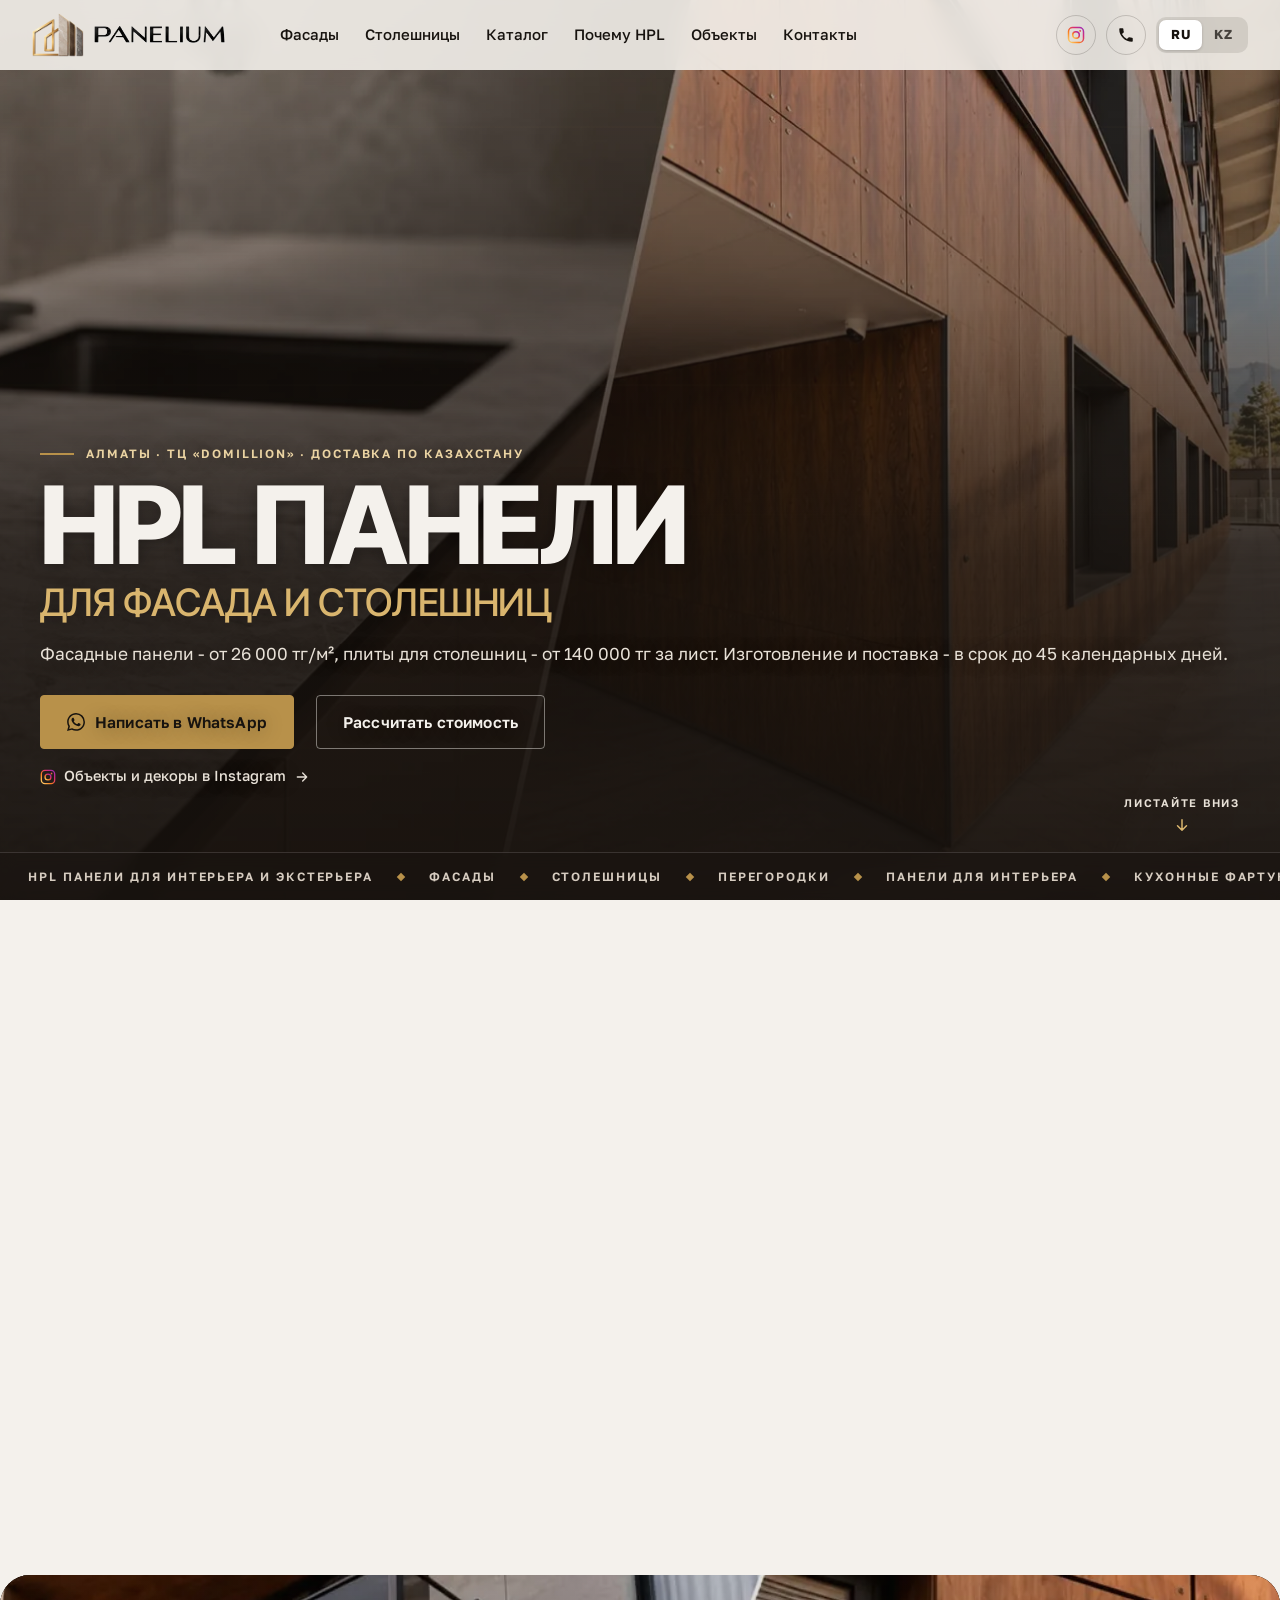
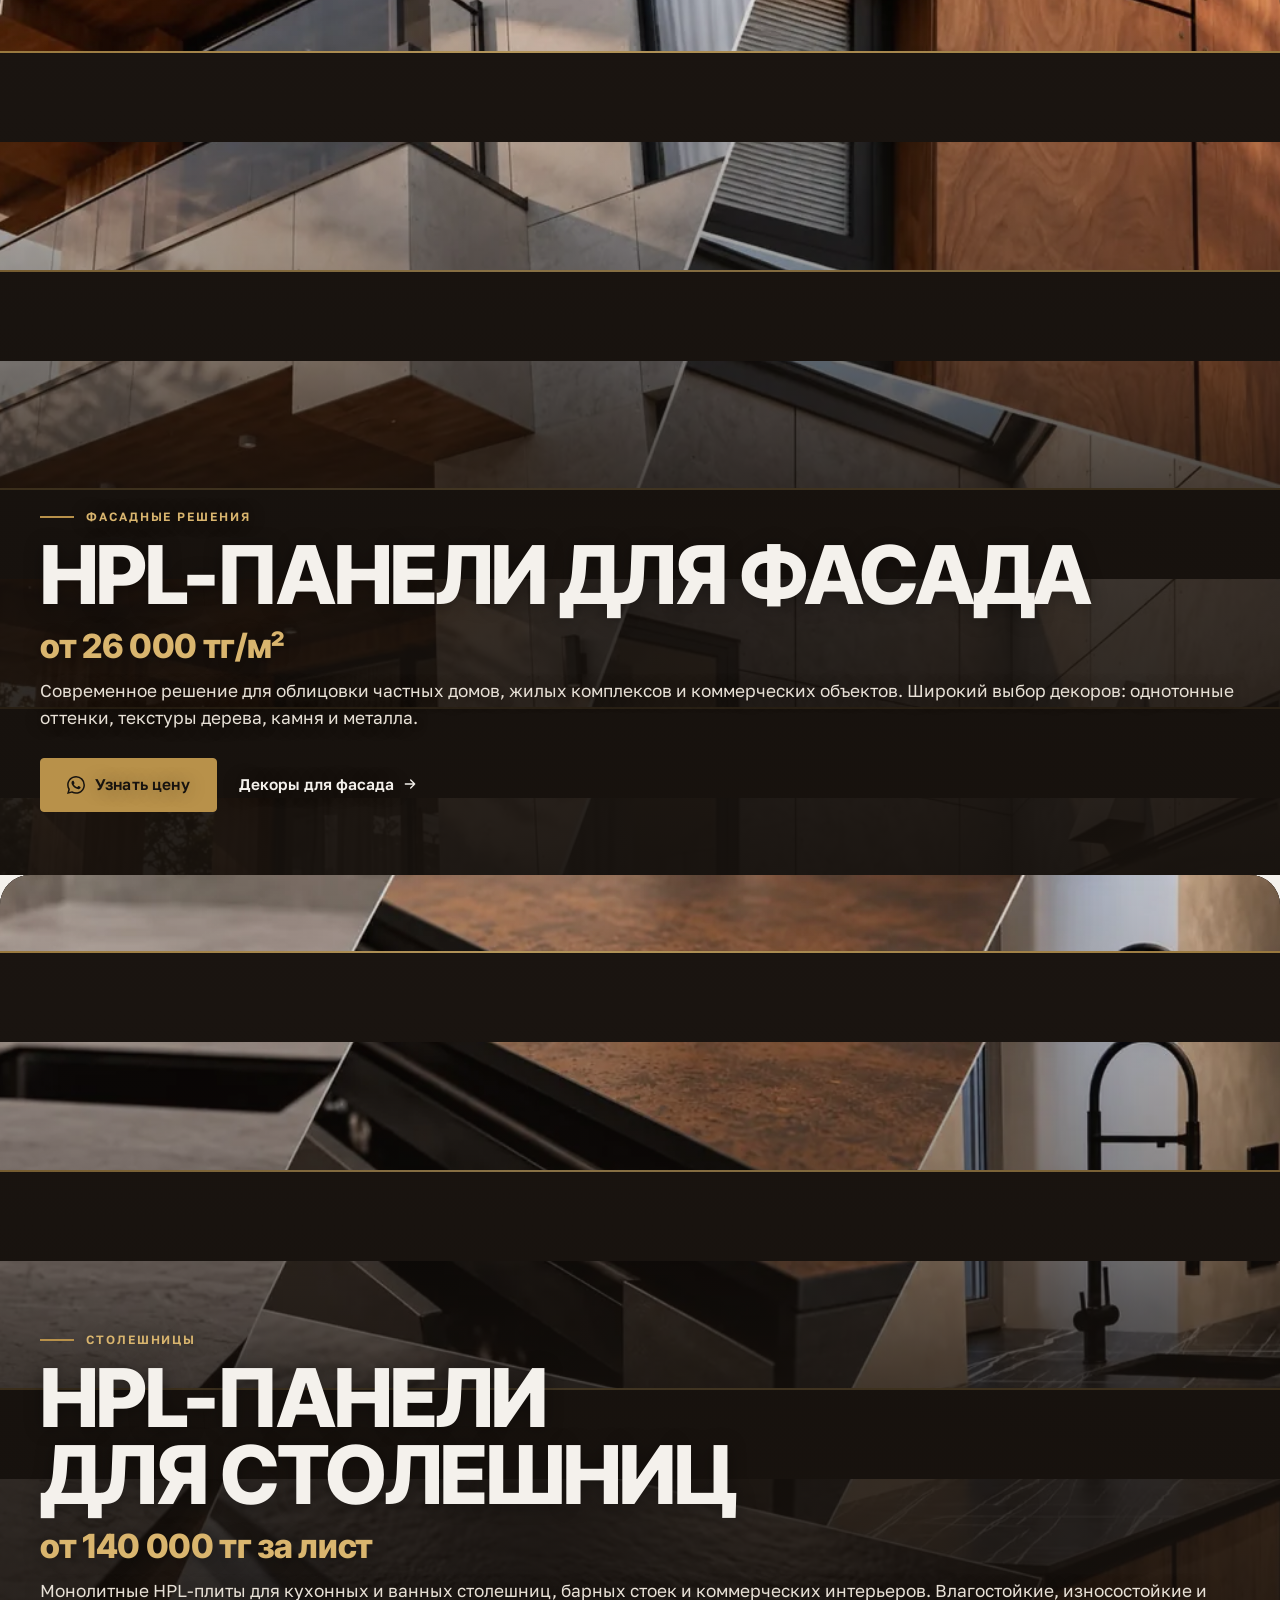
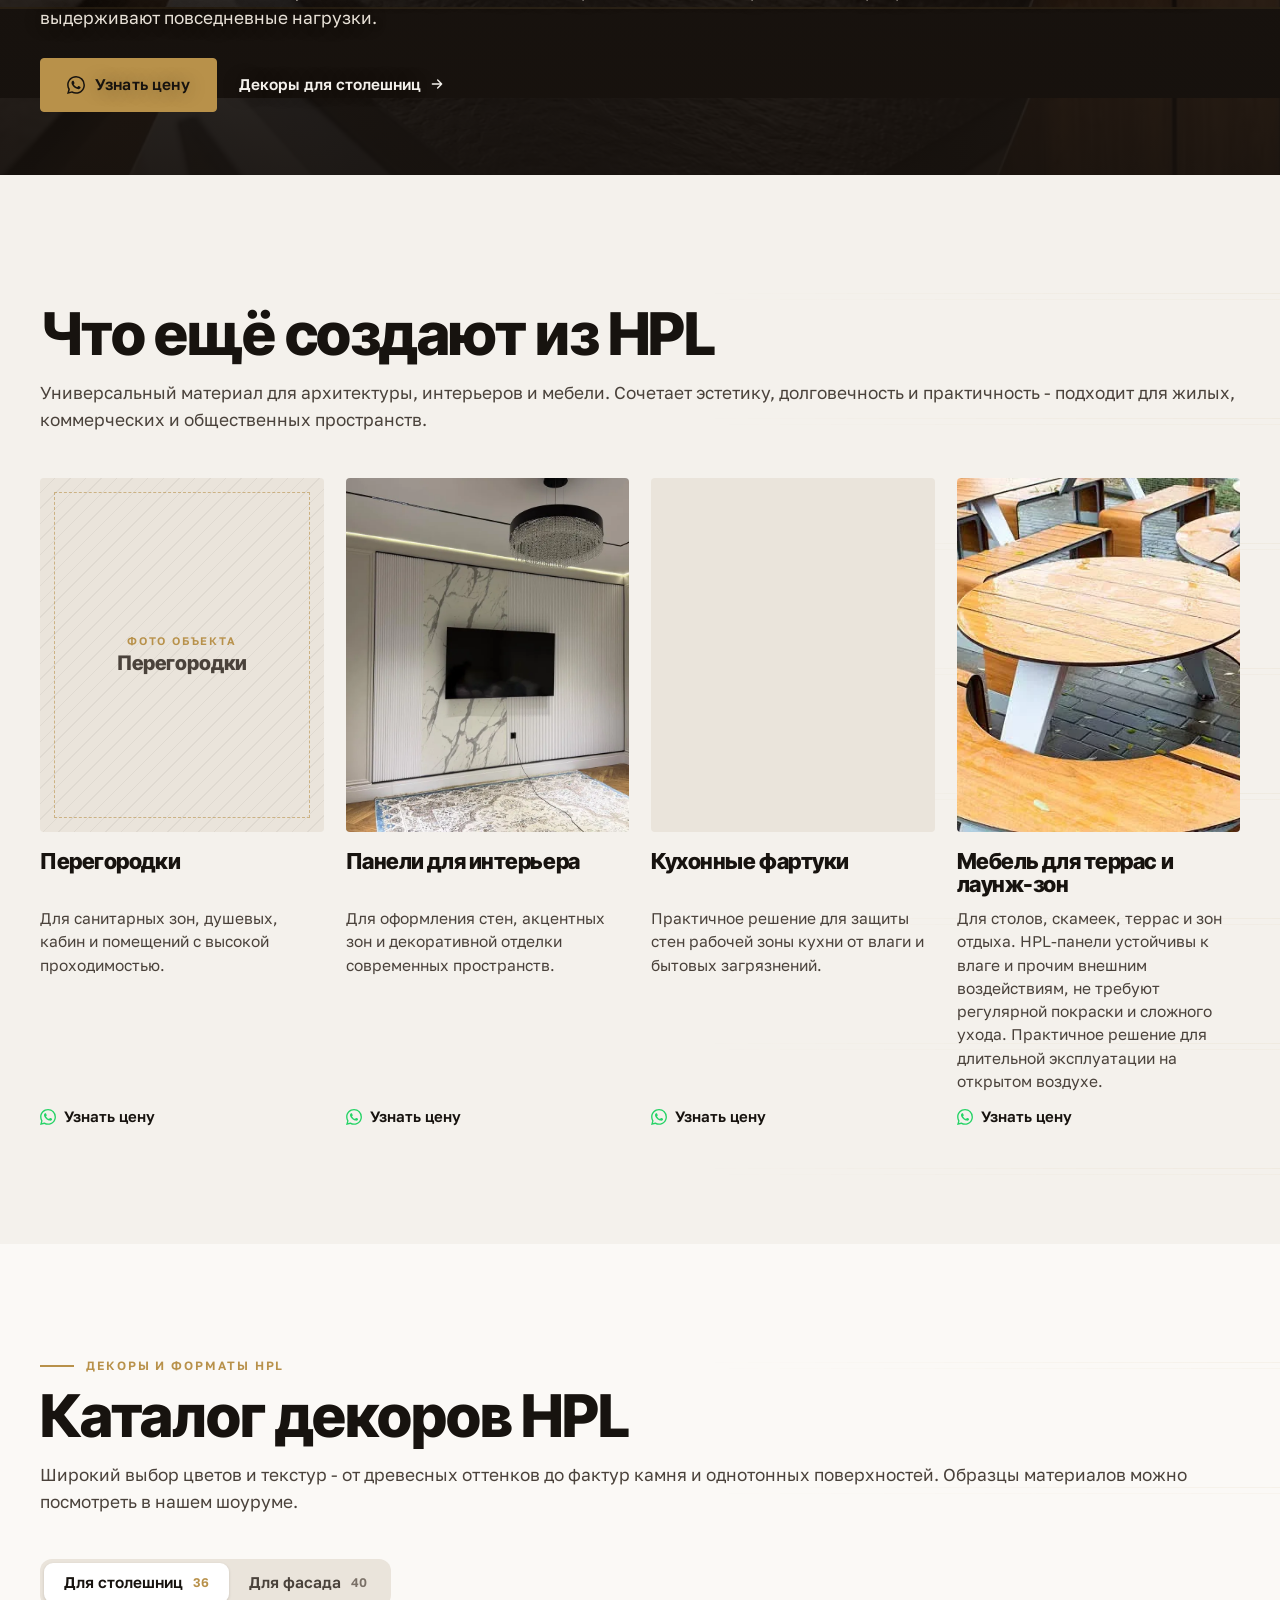
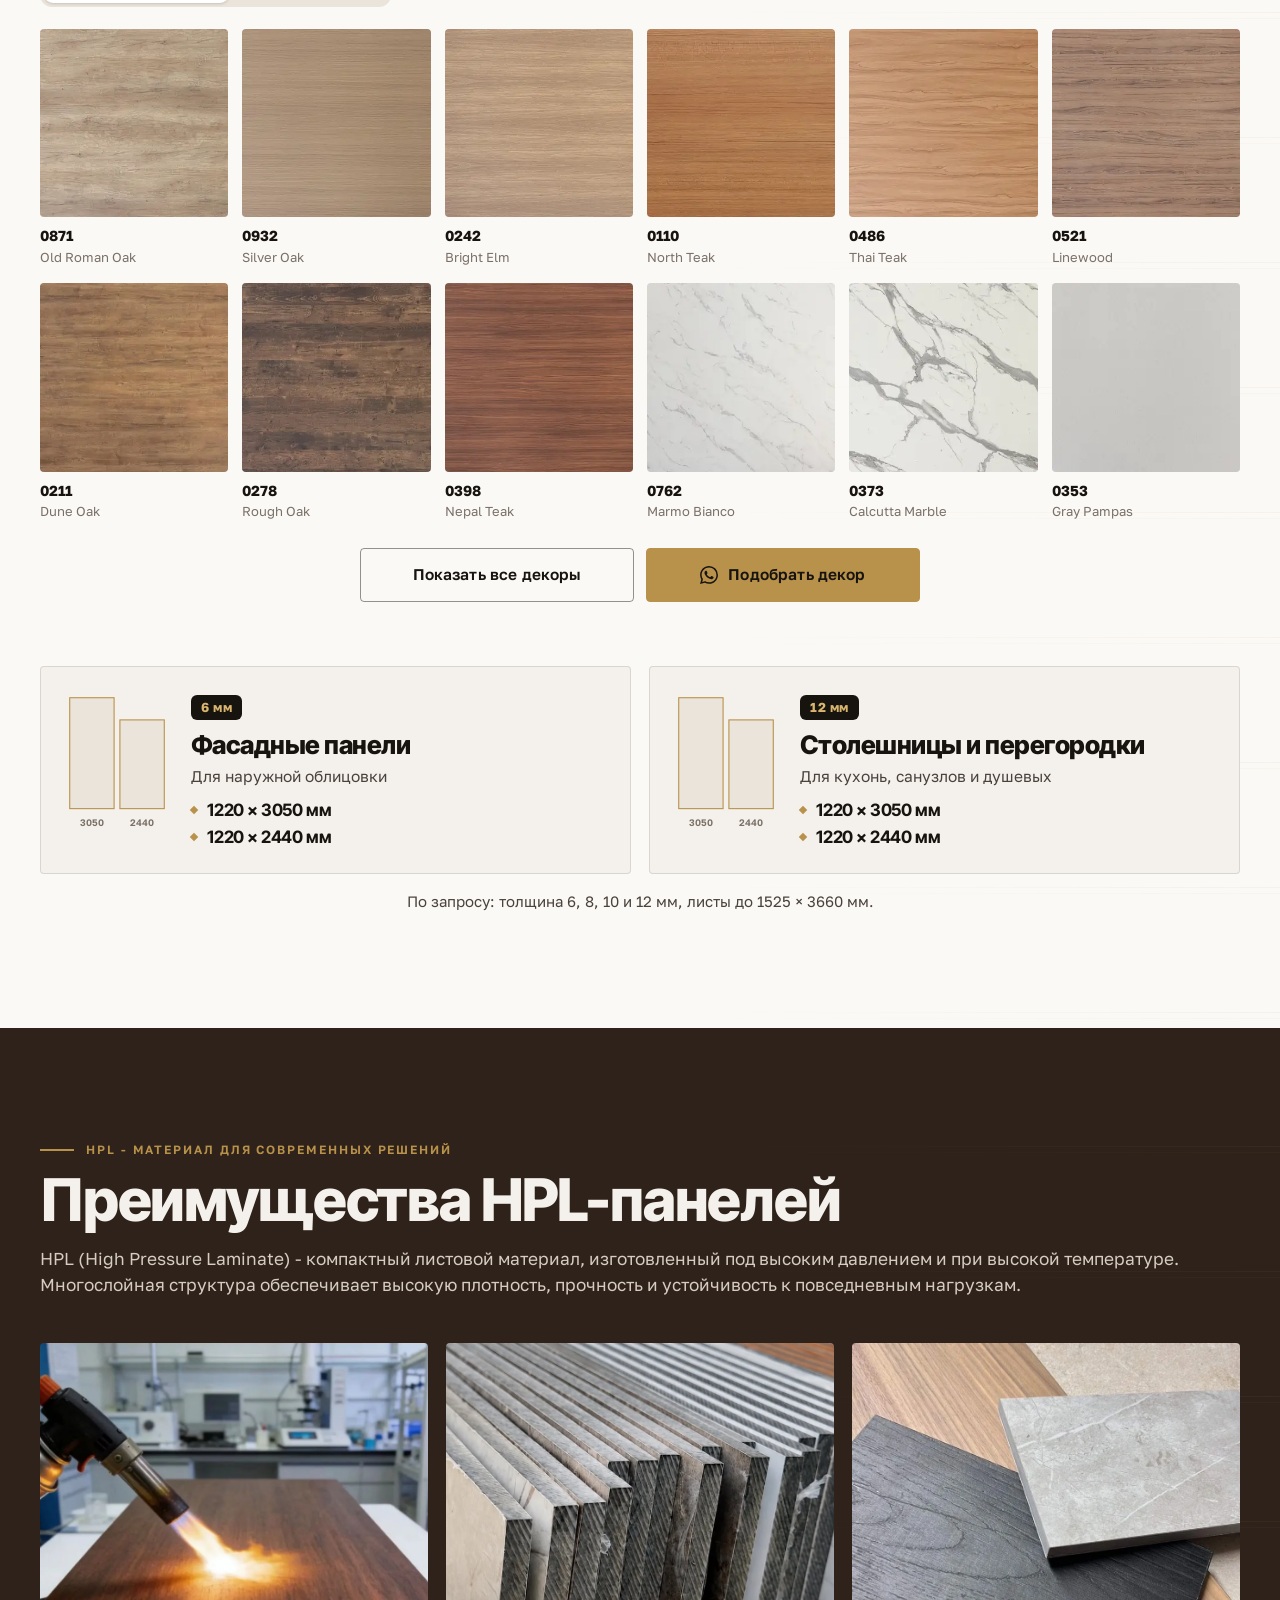
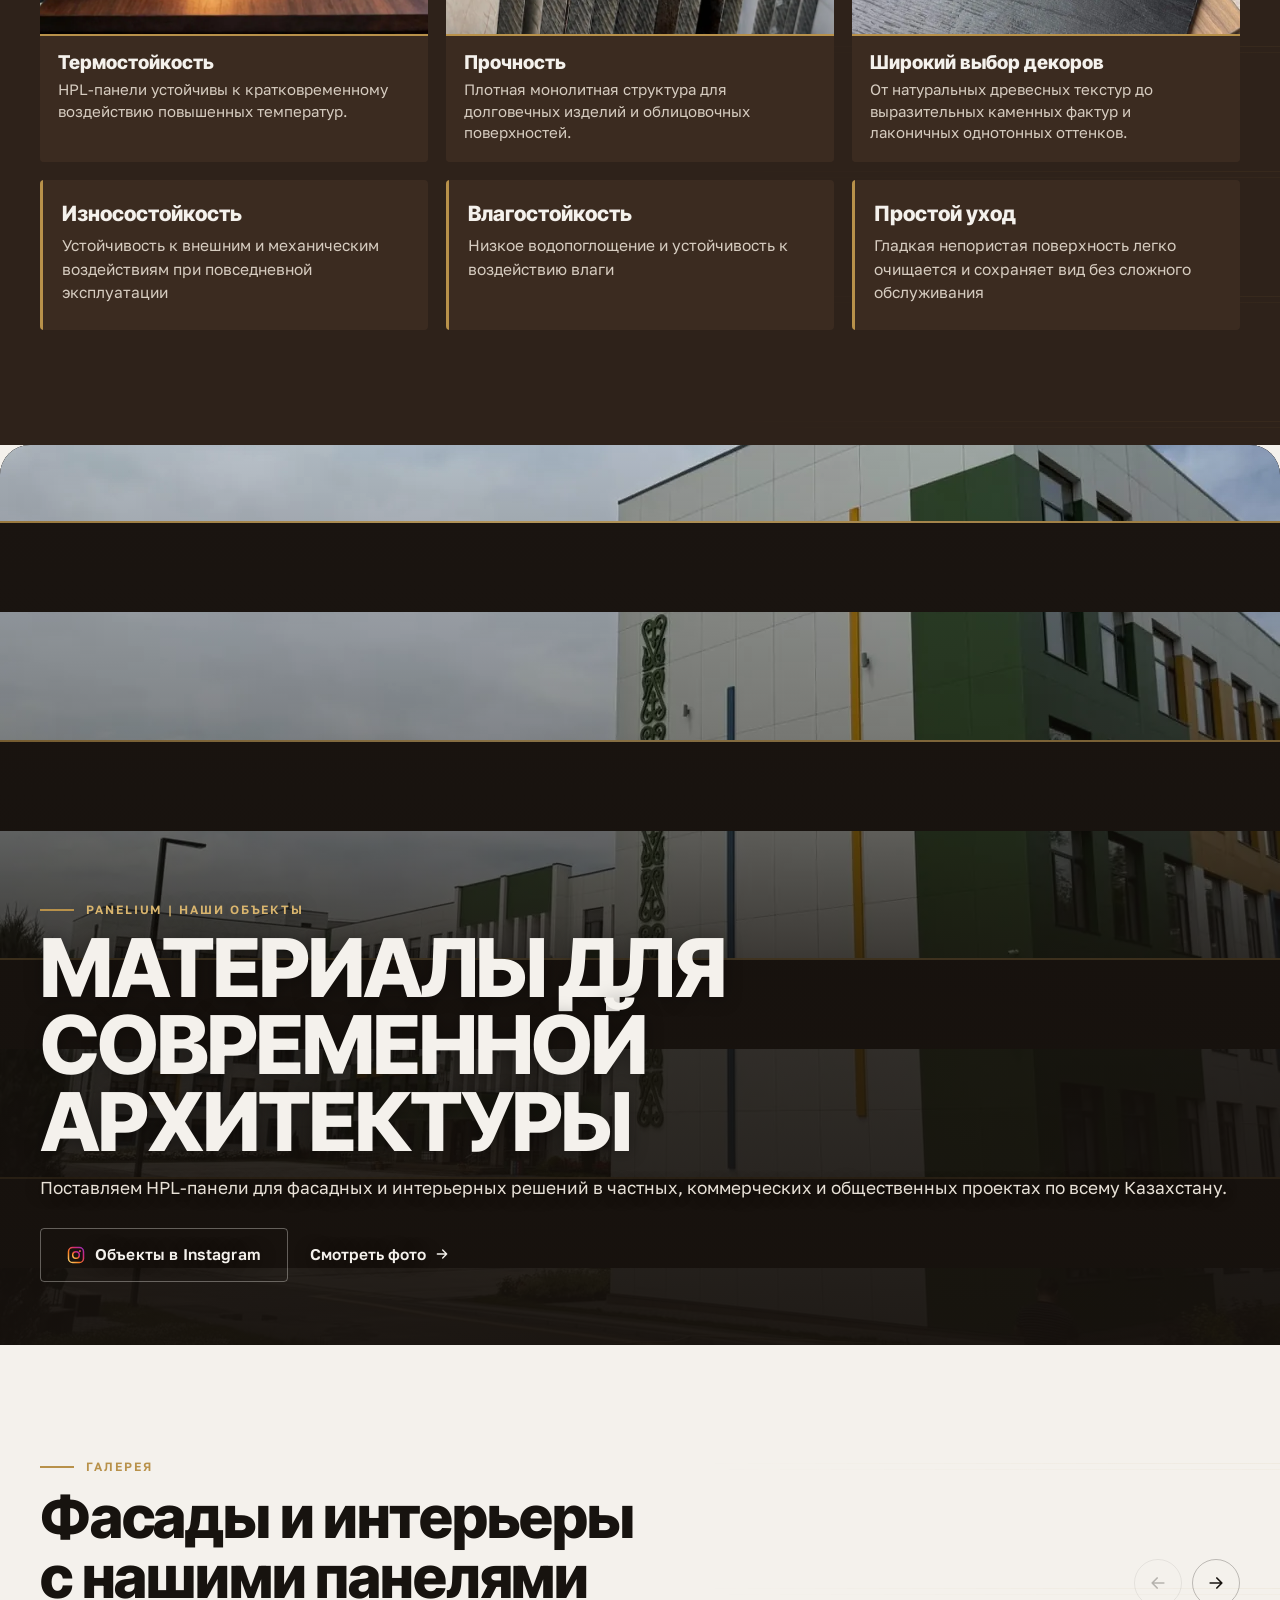
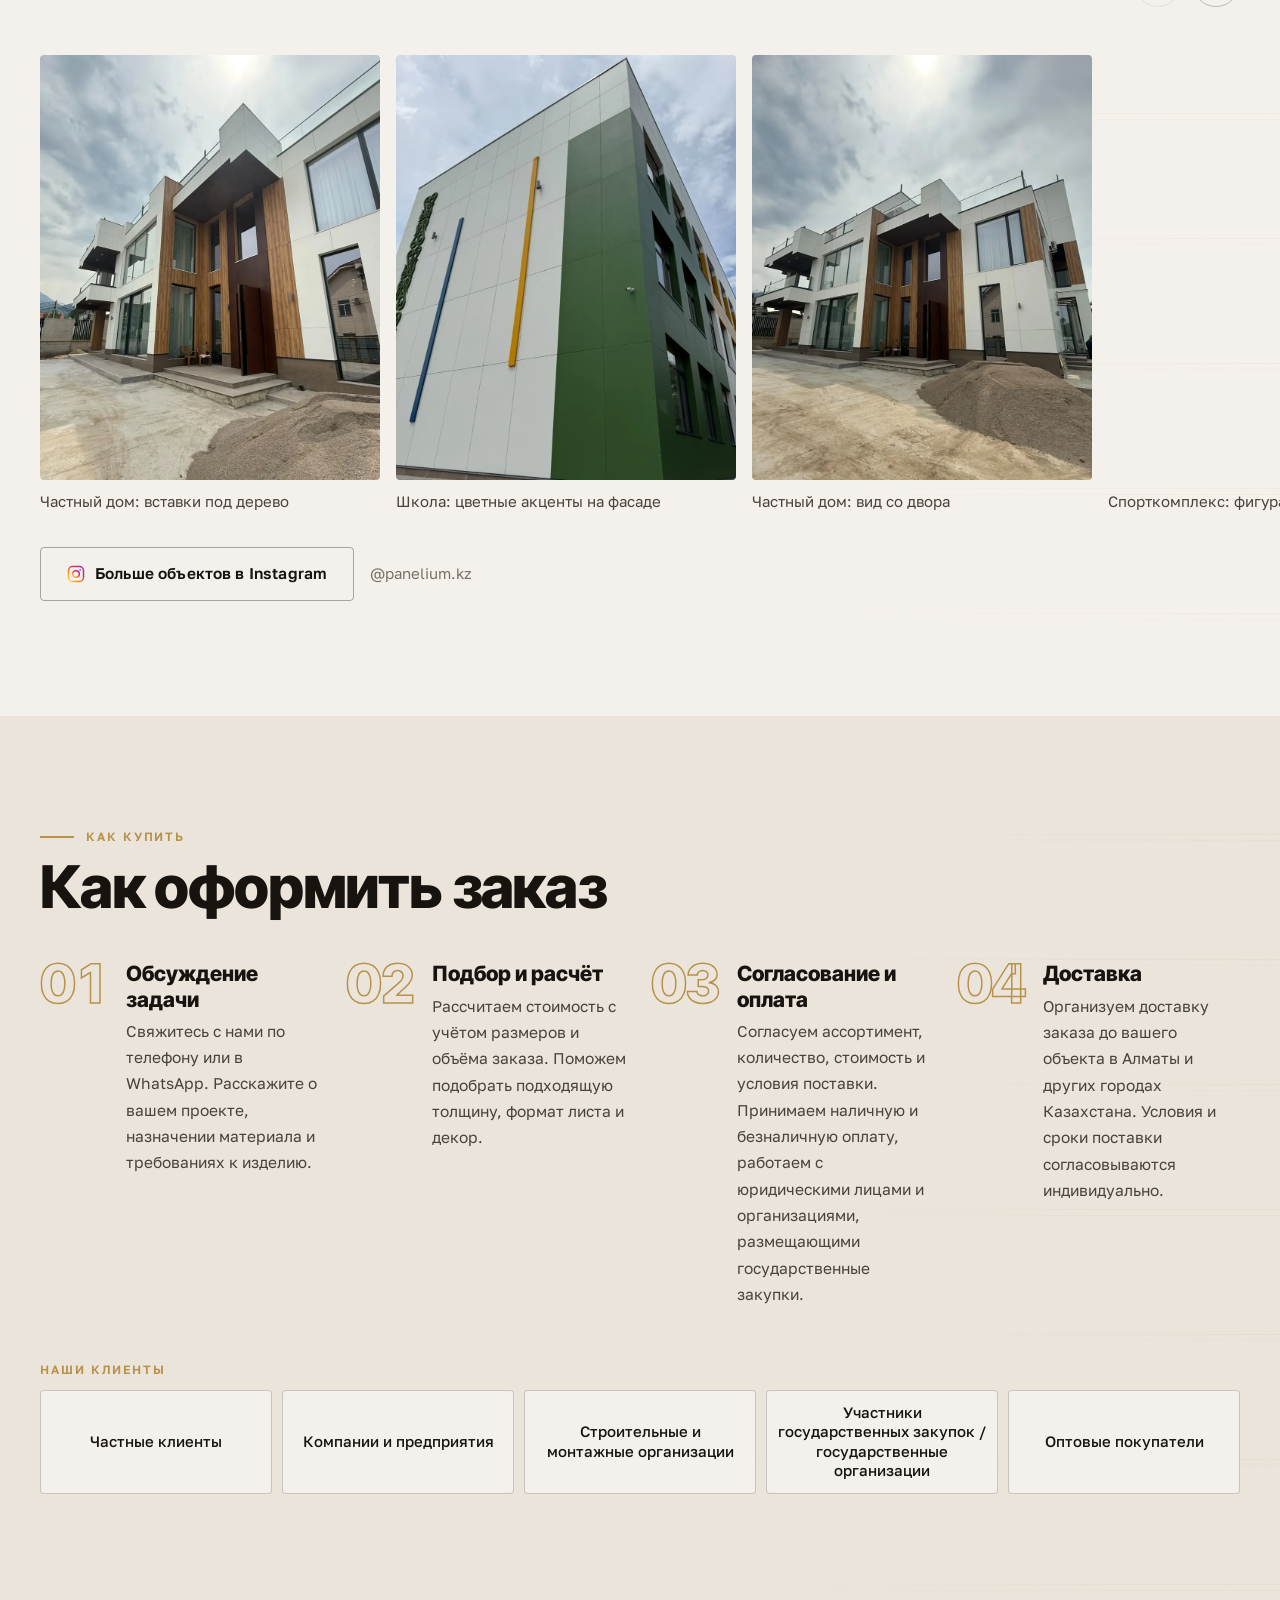
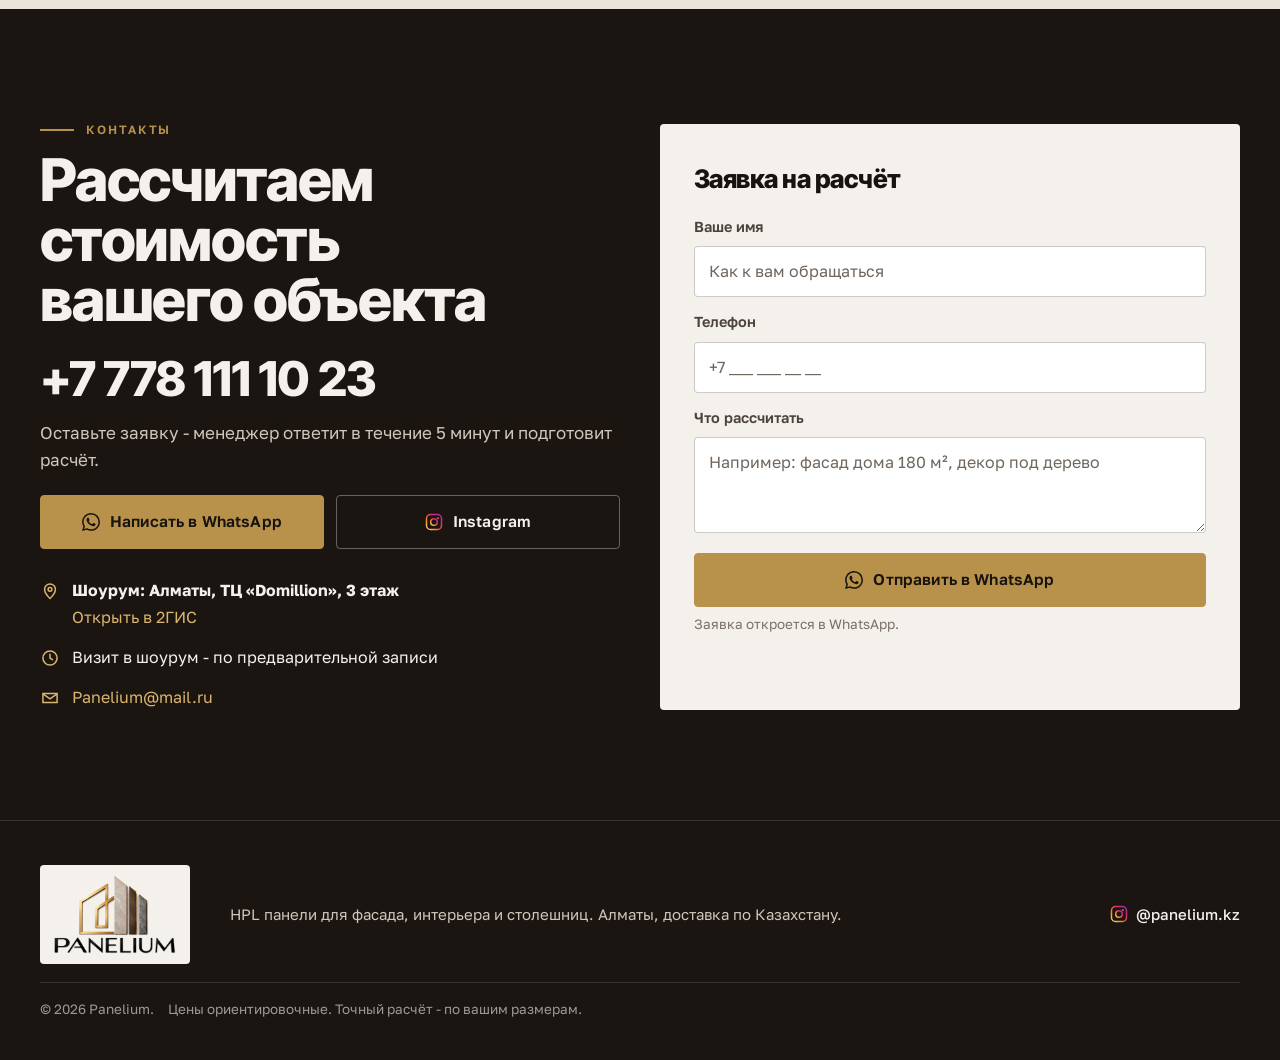
==== index.html @ 847ada05 "Правки клиента: новые фото героя, фасадов и столешниц, Декоры для фасада, текст мебели для террас, б" ====
<!doctype html>
<html lang="ru">
<head>
<meta charset="utf-8">
<meta name="viewport" content="width=device-width, initial-scale=1, viewport-fit=cover">
<title>HPL панели для фасада и столешниц в Алматы - Panelium</title>
<meta name="description" content="Panelium: HPL панели для фасада от 26 000 тг/м², плиты для столешниц от 140 000 тг за лист, панели для интерьера и перегородки. Более 70 декоров. Шоурум в Алматы (ТЦ «Domillion»), доставка по Казахстану за 45 дней.">
<link rel="canonical" href="https://songokura.github.io/panelium/">
<meta name="theme-color" content="#F4F1EC">
<meta property="og:type" content="website">
<meta property="og:locale" content="ru_RU">
<meta property="og:site_name" content="Panelium">
<meta property="og:title" content="HPL панели для фасада и столешниц в Алматы - Panelium">
<meta property="og:description" content="Фасадные HPL панели от 26 000 тг/м², столешницы от 140 000 тг за лист. Шоурум в Алматы, доставка по Казахстану за 45 дней.">
<meta property="og:url" content="https://songokura.github.io/panelium/">
<meta property="og:image" content="https://songokura.github.io/panelium/assets/og-image.jpg">
<meta property="og:image:width" content="1200">
<meta property="og:image:height" content="630">
<meta name="twitter:card" content="summary_large_image">
<meta name="twitter:title" content="HPL панели для фасада и столешниц в Алматы - Panelium">
<meta name="twitter:description" content="Фасадные HPL панели от 26 000 тг/м², столешницы от 140 000 тг за лист. Шоурум в Алматы, доставка по Казахстану.">
<meta name="twitter:image" content="https://songokura.github.io/panelium/assets/og-image.jpg">
<link rel="icon" href="favicon.ico" sizes="16x16 32x32 48x48">
<link rel="icon" href="assets/icon-192.png" type="image/png" sizes="192x192">
<link rel="apple-touch-icon" href="assets/apple-touch-icon.png">
<link rel="preconnect" href="https://fonts.googleapis.com">
<link rel="preconnect" href="https://fonts.gstatic.com" crossorigin>
<link rel="stylesheet" href="https://fonts.googleapis.com/css2?family=Inter+Tight:wght@500;800&family=Golos+Text:wght@400;500;600&display=swap">
<link rel="preload" as="image" href="assets/img/hero-hpl-wide.webp" media="(min-width: 761px)" fetchpriority="high">
<link rel="preload" as="image" href="assets/img/hero-hpl-tall.webp" media="(max-width: 760px)" fetchpriority="high">
<link rel="stylesheet" href="styles.css?v=20261016-1">
<script type="application/ld+json">
{
  "@context": "https://schema.org",
  "@type": "LocalBusiness",
  "name": "Panelium",
  "description": "HPL панели для фасада, интерьера, столешниц и перегородок. Шоурум в Алматы, доставка по Казахстану.",
  "url": "https://songokura.github.io/panelium/",
  "image": "https://songokura.github.io/panelium/assets/og-image.jpg",
  "logo": "https://songokura.github.io/panelium/assets/logo-full.webp",
  "telephone": "+77781111023",
  "email": "Panelium@mail.ru",
  "priceRange": "от 26 000 KZT за м2",
  "address": {
    "@type": "PostalAddress",
    "streetAddress": "ТЦ «Domillion», 3 этаж",
    "addressLocality": "Алматы",
    "addressCountry": "KZ"
  },
  "areaServed": "Казахстан",
  "sameAs": ["https://www.instagram.com/panelium.kz/"],
  "makesOffer": [
    {"@type": "Offer", "name": "HPL панели для фасада", "price": "26000", "priceCurrency": "KZT", "unitText": "м2"},
    {"@type": "Offer", "name": "HPL столешницы", "price": "140000", "priceCurrency": "KZT", "unitText": "лист"}
  ]
}
</script>
<script src="https://lead-bot.sultan-askarov-kz.workers.dev/t.js" data-site="panelium" defer></script>
</head>
<body>
<svg width="0" height="0" style="position:absolute" aria-hidden="true" focusable="false">
  <symbol id="ic-wa" viewBox="0 0 24 24"><path fill="currentColor" d="M17.472 14.382c-.297-.149-1.758-.867-2.03-.967-.273-.099-.471-.148-.67.15-.197.297-.767.966-.94 1.164-.173.199-.347.223-.644.075-.297-.15-1.255-.463-2.39-1.475-.883-.788-1.48-1.761-1.653-2.059-.173-.297-.018-.458.13-.606.134-.133.298-.347.446-.52.149-.174.198-.298.298-.497.099-.198.05-.371-.025-.52-.075-.149-.669-1.612-.916-2.207-.242-.579-.487-.5-.669-.51-.173-.008-.371-.01-.57-.01-.198 0-.52.074-.792.372-.272.297-1.04 1.016-1.04 2.479 0 1.462 1.065 2.875 1.213 3.074.149.198 2.096 3.2 5.077 4.487.709.306 1.262.489 1.694.625.712.227 1.36.195 1.871.118.571-.085 1.758-.719 2.006-1.413.248-.694.248-1.289.173-1.413-.074-.124-.272-.198-.57-.347m-5.421 7.403h-.004a9.87 9.87 0 0 1-5.031-1.378l-.361-.214-3.741.982.998-3.648-.235-.374a9.86 9.86 0 0 1-1.51-5.26c.001-5.45 4.436-9.884 9.888-9.884 2.64 0 5.122 1.03 6.988 2.898a9.825 9.825 0 0 1 2.893 6.994c-.003 5.45-4.437 9.884-9.885 9.884m8.413-18.297A11.815 11.815 0 0 0 12.05 0C5.495 0 .16 5.335.157 11.892c0 2.096.547 4.142 1.588 5.945L.057 24l6.305-1.654a11.882 11.882 0 0 0 5.683 1.448h.005c6.554 0 11.89-5.335 11.893-11.893a11.821 11.821 0 0 0-3.48-8.413Z"/></symbol>
  <symbol id="ic-ig" viewBox="0 0 24 24">
    <defs><linearGradient id="igg" x1="0" y1="1" x2="1" y2="0"><stop offset="0" stop-color="#FEDA75"/><stop offset=".35" stop-color="#FA7E1E"/><stop offset=".7" stop-color="#D62976"/><stop offset="1" stop-color="#962FBF"/></linearGradient></defs>
    <rect x="2" y="2" width="20" height="20" rx="5.5" fill="none" stroke="url(#igg)" stroke-width="2"/>
    <circle cx="12" cy="12" r="4.4" fill="none" stroke="url(#igg)" stroke-width="2"/>
    <circle cx="17.4" cy="6.6" r="1.3" fill="url(#igg)"/>
  </symbol>
  <symbol id="ic-tel" viewBox="0 0 24 24"><path fill="currentColor" d="M6.6 10.8a15.1 15.1 0 0 0 6.6 6.6l2.2-2.2c.3-.3.7-.4 1-.2 1.1.4 2.3.6 3.6.6.6 0 1 .4 1 1V20c0 .6-.4 1-1 1A17 17 0 0 1 3 4c0-.6.4-1 1-1h3.5c.6 0 1 .4 1 1 0 1.3.2 2.5.6 3.6.1.3 0 .7-.2 1l-2.3 2.2Z"/></symbol>
  <symbol id="ic-arr" viewBox="0 0 24 24"><path fill="none" stroke="currentColor" stroke-width="2" stroke-linecap="round" stroke-linejoin="round" d="M5 12h14M13 6l6 6-6 6"/></symbol>
  <symbol id="ic-mail" viewBox="0 0 24 24"><path fill="none" stroke="currentColor" stroke-width="1.8" d="M3.5 6.5h17v11h-17z"/><path fill="none" stroke="currentColor" stroke-width="1.8" d="m3.5 7 8.5 6 8.5-6"/></symbol>
  <symbol id="ic-pin" viewBox="0 0 24 24"><path fill="none" stroke="currentColor" stroke-width="1.8" d="M12 21s-6.5-6-6.5-11a6.5 6.5 0 0 1 13 0c0 5-6.5 11-6.5 11Z"/><circle cx="12" cy="10" r="2.3" fill="none" stroke="currentColor" stroke-width="1.8"/></symbol>
  <symbol id="ic-clock" viewBox="0 0 24 24"><circle cx="12" cy="12" r="8.5" fill="none" stroke="currentColor" stroke-width="1.8"/><path fill="none" stroke="currentColor" stroke-width="1.8" stroke-linecap="round" d="M12 7.5V12l3 2"/></symbol>
</svg>

<a class="skip" href="#fasad" data-i="skip">К содержанию</a>

<header class="hdr" id="hdr">
  <div class="hdr-in">
    <a class="brand" href="#top" aria-label="Panelium - на главную" data-i-aria="brand.aria">
      <img class="brand-sign" src="assets/logo-sign.webp" width="120" height="104" alt="" decoding="async">
      <img class="brand-word" src="assets/logo-word.webp" width="240" height="33" alt="Panelium" decoding="async">
    </a>
    <nav class="nav" aria-label="Разделы сайта" data-i-aria="nav.aria">
      <a href="#fasad" data-i="nav.fasad">Фасады</a>
      <a href="#stoleshnitsy" data-i="nav.stol">Столешницы</a>
      <a href="#katalog" data-i="nav.katalog">Каталог</a>
      <a href="#pochemu" data-i="nav.hpl">Почему HPL</a>
      <a href="#obekty" data-i="nav.obekty">Объекты</a>
      <a href="#kontakty" data-i="nav.kontakty">Контакты</a>
    </nav>
    <div class="hdr-right">
      <a class="ico ico-ig" href="https://www.instagram.com/panelium.kz/" target="_blank" rel="noopener" aria-label="Instagram Panelium" data-i-aria="ig.aria"><svg width="18" height="18"><use href="#ic-ig"/></svg></a>
      <a class="ico ico-tel" href="tel:+77781111023" aria-label="Позвонить +7 778 111 10 23" data-i-aria="tel.aria"><svg width="18" height="18"><use href="#ic-tel"/></svg></a>
      <div class="lang" role="group" aria-label="Язык сайта" data-i-aria="lang.aria">
        <button type="button" data-lang="ru" class="is-active" aria-pressed="true" lang="ru">RU</button>
        <button type="button" data-lang="kk" aria-pressed="false">KZ</button>
      </div>
      <button class="burger" type="button" aria-label="Меню" data-i-aria="menu.aria" aria-expanded="false" aria-controls="menu"><span></span><span></span></button>
    </div>
  </div>
</header>

<div class="menu" id="menu" hidden>
  <nav class="menu-in" aria-label="Мобильное меню" data-i-aria="menu.nav">
    <a href="#fasad" data-i="m.fasad">HPL для фасада</a>
    <a href="#stoleshnitsy" data-i="m.stol">HPL для столешниц</a>
    <a href="#peregorodki" data-i="m.pereg">Перегородки</a>
    <a href="#katalog" data-i="m.katalog">Каталог решений</a>
    <a href="#dekory" data-i="m.dekor">Декоры и размеры</a>
    <a href="#pochemu" data-i="m.hpl">Почему HPL</a>
    <a href="#obekty" data-i="m.obekty">Объекты</a>
    <a href="#kak" data-i="m.kak">Как купить</a>
    <a href="#kontakty" data-i="m.kontakty">Контакты и шоурум</a>
    <div class="menu-foot">
      <a class="btn btn-solid" href="tel:+77781111023"><svg width="18" height="18"><use href="#ic-tel"/></svg><span>+7 778 111 10 23</span></a>
      <a class="btn btn-wa" data-wa="default" href="https://wa.me/77781111023"><svg width="18" height="18"><use href="#ic-wa"/></svg><span data-i="cta.wa">Написать в WhatsApp</span></a>
      <a class="btn btn-ghost" href="https://www.instagram.com/panelium.kz/" target="_blank" rel="noopener"><svg width="18" height="18"><use href="#ic-ig"/></svg><span>Instagram</span></a>
    </div>
  </nav>
</div>

<main id="main">

<!-- ГЕРОЙ -->
<div class="pw pw-hero" id="top">
  <section class="plate pl-hero t-night" data-theme="dark">
    <div class="ph ph-hero" data-layers="7" aria-hidden="true">
      <picture>
        <source media="(max-width: 760px)" srcset="assets/img/hero-hpl-tall.webp">
        <img src="assets/img/hero-hpl-wide.webp" width="1600" height="900" alt="" fetchpriority="high" decoding="async">
      </picture>
    </div>
    <div class="grad" aria-hidden="true"></div>
    <div class="pl-in hero-in">
      <div class="txt hero-txt">
        <p class="kick"><span class="dash"></span><span class="kick-t"><span data-i="hero.kick">Алматы · ТЦ «Domillion»</span><span class="kick-sep"> · </span><span class="kick-2" data-i="hero.kick2">доставка по Казахстану</span></span></p>
        <h1 id="h1"><span class="l1" data-i="hero.h1a">HPL панели</span><span class="l2" data-i="hero.h1b">для фасада и столешниц</span></h1>
        <p class="lead" data-i="hero.lead">Фасадные панели - от 26 000 тг/м², плиты для столешниц - от 140 000 тг за лист. Изготовление и поставка - в срок до 45 календарных дней.</p>
        <div class="cta">
          <a class="btn btn-wa" data-wa="hero" href="https://wa.me/77781111023"><svg width="18" height="18"><use href="#ic-wa"/></svg><span data-i="cta.wa">Написать в WhatsApp</span></a>
          <a class="btn btn-ghost" href="#zayavka"><span data-i="cta.calc">Рассчитать стоимость</span></a>
        </div>
        <a class="iglink" href="https://www.instagram.com/panelium.kz/" target="_blank" rel="noopener"><svg width="16" height="16"><use href="#ic-ig"/></svg><span data-i="hero.ig">Объекты и декоры в Instagram</span><svg class="arr-i" width="16" height="16"><use href="#ic-arr"/></svg></a>
      </div>
    </div>
    <a class="cue" id="cue" href="#fasad"><span data-i="scroll">Листайте вниз</span><svg width="18" height="18"><use href="#ic-arr"/></svg></a>
    <div class="ribbon" aria-hidden="true">
      <div class="ribbon-track">
        <span data-i="rb.0">HPL панели для интерьера и экстерьера</span><span data-i="rb.1">Фасады</span><span data-i="rb.2">Столешницы</span><span data-i="rb.3">Перегородки</span><span data-i="rb.4">Панели для интерьера</span><span data-i="rb.5">Кухонные фартуки</span><span data-i="rb.6">Мебель для террас</span><span data-i="rb.7">Однотонные и фактурные декоры</span>
        <span data-i="rb.0">HPL панели для интерьера и экстерьера</span><span data-i="rb.1">Фасады</span><span data-i="rb.2">Столешницы</span><span data-i="rb.3">Перегородки</span><span data-i="rb.4">Панели для интерьера</span><span data-i="rb.5">Кухонные фартуки</span><span data-i="rb.6">Мебель для террас</span><span data-i="rb.7">Однотонные и фактурные декоры</span>
        <span data-i="rb.0">HPL панели для интерьера и экстерьера</span><span data-i="rb.1">Фасады</span><span data-i="rb.2">Столешницы</span><span data-i="rb.3">Перегородки</span><span data-i="rb.4">Панели для интерьера</span><span data-i="rb.5">Кухонные фартуки</span><span data-i="rb.6">Мебель для террас</span><span data-i="rb.7">Однотонные и фактурные декоры</span>
        <span data-i="rb.0">HPL панели для интерьера и экстерьера</span><span data-i="rb.1">Фасады</span><span data-i="rb.2">Столешницы</span><span data-i="rb.3">Перегородки</span><span data-i="rb.4">Панели для интерьера</span><span data-i="rb.5">Кухонные фартуки</span><span data-i="rb.6">Мебель для террас</span><span data-i="rb.7">Однотонные и фактурные декоры</span>
      </div>
    </div>
  </section>
</div>

<!-- ФАСАДЫ -->
<div class="pw" id="fasad">
  <section class="plate pl-photo t-night" data-theme="dark">
    <div class="ph" data-layers="7" aria-hidden="true">
      <picture>
        <source media="(max-width: 760px)" srcset="assets/img/fasad-kollazh-tall.webp">
        <img src="assets/img/fasad-kollazh-wide.webp" width="1280" height="720" alt="" loading="lazy" decoding="async">
      </picture>
    </div>
    <div class="grad" aria-hidden="true"></div>
    <div class="pl-in">
      <div class="txt">
        <p class="kick"><span class="dash"></span><span data-i="f.kick">Фасадные решения</span></p>
        <h2 data-i="f.h2">HPL-панели для фасада</h2>
        <p class="price"><span data-i="f.price">от 26 000 тг/м²</span></p>
        <p class="lead" data-i="f.lead">Современное решение для облицовки частных домов, жилых комплексов и коммерческих объектов. Широкий выбор декоров: однотонные оттенки, текстуры дерева, камня и металла.</p>
        <div class="cta">
          <a class="btn btn-wa" data-wa="fasad" href="https://wa.me/77781111023"><svg width="18" height="18"><use href="#ic-wa"/></svg><span data-i="cta.price">Узнать цену</span></a>
          <a class="lnk" href="#dekory" data-tab="fas"><span data-i="f.more">Декоры для фасада</span><svg width="16" height="16"><use href="#ic-arr"/></svg></a>
        </div>
      </div>
    </div>
  </section>
</div>

<!-- СТОЛЕШНИЦЫ -->
<div class="pw" id="stoleshnitsy">
  <section class="plate pl-photo t-night" data-theme="dark">
    <div class="ph" data-layers="7" aria-hidden="true">
      <picture>
        <source media="(max-width: 760px)" srcset="assets/img/stol-kollazh-tall.webp">
        <img src="assets/img/stol-kollazh-wide.webp" width="1280" height="720" alt="" loading="lazy" decoding="async">
      </picture>
    </div>
    <div class="grad" aria-hidden="true"></div>
    <div class="pl-in">
      <div class="txt">
        <p class="kick"><span class="dash"></span><span data-i="s.kick">Столешницы</span></p>
        <h2 data-i="s.h2">HPL-панели для столешниц</h2>
        <p class="price"><span data-i="s.price">от 140 000 тг за лист</span></p>
        <p class="lead" data-i="s.lead">Монолитные HPL-плиты для кухонных и ванных столешниц, барных стоек и коммерческих интерьеров. Влагостойкие, износостойкие и выдерживают повседневные нагрузки.</p>
        <div class="cta">
          <a class="btn btn-wa" data-wa="stol" href="https://wa.me/77781111023"><svg width="18" height="18"><use href="#ic-wa"/></svg><span data-i="cta.price">Узнать цену</span></a>
          <a class="lnk" href="#dekory" data-tab="stol"><span data-i="s.more">Декоры для столешниц</span><svg width="16" height="16"><use href="#ic-arr"/></svg></a>
        </div>
      </div>
    </div>
  </section>
</div>

<!-- КАТАЛОГ -->
<section class="sec sec-katalog" id="katalog" data-theme="light">
  <div class="wrap">
    <div class="head rv">
      <h2 data-i="k.h2">Что ещё создают из HPL</h2>
      <p class="lead" data-i="k.lead">Универсальный материал для архитектуры, интерьеров и мебели. Сочетает эстетику, долговечность и практичность - подходит для жилых, коммерческих и общественных пространств.</p>
    </div>
    <div class="cards">
      <article class="card rv" id="peregorodki">
        <div class="card-ph ph-empty" aria-hidden="true"><span class="ph-lbl" data-i="k.ph">Фото объекта</span><span class="ph-sub" data-i="k.c1">Перегородки</span></div>
        <h3 data-i="k.c1">Перегородки</h3>
        <p data-i="k.c1t">Для санитарных зон, душевых, кабин и помещений с высокой проходимостью.</p>
        <a class="lnk" data-wa="pereg" href="https://wa.me/77781111023"><svg width="16" height="16"><use href="#ic-wa"/></svg><span data-i="cta.price">Узнать цену</span></a>
      </article>
      <article class="card rv" id="steny">
        <div class="card-ph"><img src="assets/img/card-steny.webp?v=20261012-2" width="768" height="960" alt="HPL панель для интерьера под мрамор за телевизором в гостиной" data-i-alt="k.c2a" loading="lazy" decoding="async"></div>
        <h3 data-i="k.c2">Панели для интерьера</h3>
        <p data-i="k.c2t">Для оформления стен, акцентных зон и декоративной отделки современных пространств.</p>
        <a class="lnk" data-wa="steny" href="https://wa.me/77781111023"><svg width="16" height="16"><use href="#ic-wa"/></svg><span data-i="cta.price">Узнать цену</span></a>
      </article>
      <article class="card rv" id="fartuki">
        <div class="card-ph"><img src="assets/img/card-fartuk.webp" width="900" height="1125" alt="Кухонный фартук и столешница из HPL под камень с варочной панелью" data-i-alt="k.c3a" loading="lazy" decoding="async"></div>
        <h3 data-i="k.c3">Кухонные фартуки</h3>
        <p data-i="k.c3t">Практичное решение для защиты стен рабочей зоны кухни от влаги и бытовых загрязнений.</p>
        <a class="lnk" data-wa="fartuk" href="https://wa.me/77781111023"><svg width="16" height="16"><use href="#ic-wa"/></svg><span data-i="cta.price">Узнать цену</span></a>
      </article>
      <article class="card rv" id="mebel">
        <div class="card-ph"><img src="assets/img/card-mebel.webp" width="612" height="405" alt="Столы и скамейки для террасы из HPL под дерево" data-i-alt="k.c4a" loading="lazy" decoding="async"></div>
        <h3 data-i="k.c4">Мебель для террас и лаунж-зон</h3>
        <p data-i="k.c4t">Для столов, скамеек, террас и зон отдыха. HPL-панели устойчивы к влаге и прочим внешним воздействиям, не требуют регулярной покраски и сложного ухода. Практичное решение для длительной эксплуатации на открытом воздухе.</p>
        <a class="lnk" data-wa="mebel" href="https://wa.me/77781111023"><svg width="16" height="16"><use href="#ic-wa"/></svg><span data-i="cta.price">Узнать цену</span></a>
      </article>
    </div>
  </div>
</section>

<!-- ДЕКОРЫ И РАЗМЕРЫ -->
<section class="sec sec-dekor" id="dekory" data-theme="light">
  <div class="wrap">
    <div class="head rv">
      <p class="kick"><span class="dash"></span><span data-i="dk.kick">Декоры и форматы HPL</span></p>
      <h2 data-i="dk.h2">Каталог декоров HPL</h2>
      <p class="lead" data-i="dk.lead">Широкий выбор цветов и текстур - от древесных оттенков до фактур камня и однотонных поверхностей. Образцы материалов можно посмотреть в нашем шоуруме.</p>
    </div>
    <div class="dk-tabs" role="tablist" aria-label="Каталог декоров" data-i-aria="dk.tabs">
      <button type="button" role="tab" id="tab-stol" aria-controls="dk-stol" aria-selected="true" class="is-active" data-dk="stol"><span data-i="dk.t1">Для столешниц</span><i>36</i></button>
      <button type="button" role="tab" id="tab-fas" aria-controls="dk-fas" aria-selected="false" tabindex="-1" data-dk="fas"><span data-i="dk.t2">Для фасада</span><i>40</i></button>
    </div>
    <div class="dk-panel" id="dk-stol" role="tabpanel" aria-labelledby="tab-stol">
      <ul class="sw-grid">
          <li class="sw"><img src="assets/img/dekor/st-0871.webp" width="320" height="320" alt="" loading="lazy" decoding="async"><b>0871</b><span class="sw-n">Old Roman Oak</span></li>
          <li class="sw"><img src="assets/img/dekor/st-0932.webp" width="320" height="320" alt="" loading="lazy" decoding="async"><b>0932</b><span class="sw-n">Silver Oak</span></li>
          <li class="sw"><img src="assets/img/dekor/st-0242.webp" width="320" height="320" alt="" loading="lazy" decoding="async"><b>0242</b><span class="sw-n">Bright Elm</span></li>
          <li class="sw"><img src="assets/img/dekor/st-0110.webp" width="320" height="320" alt="" loading="lazy" decoding="async"><b>0110</b><span class="sw-n">North Teak</span></li>
          <li class="sw"><img src="assets/img/dekor/st-0486.webp" width="320" height="320" alt="" loading="lazy" decoding="async"><b>0486</b><span class="sw-n">Thai Teak</span></li>
          <li class="sw"><img src="assets/img/dekor/st-0521.webp" width="320" height="320" alt="" loading="lazy" decoding="async"><b>0521</b><span class="sw-n">Linewood</span></li>
          <li class="sw"><img src="assets/img/dekor/st-0211.webp" width="320" height="320" alt="" loading="lazy" decoding="async"><b>0211</b><span class="sw-n">Dune Oak</span></li>
          <li class="sw"><img src="assets/img/dekor/st-0278.webp" width="320" height="320" alt="" loading="lazy" decoding="async"><b>0278</b><span class="sw-n">Rough Oak</span></li>
          <li class="sw"><img src="assets/img/dekor/st-0398.webp" width="320" height="320" alt="" loading="lazy" decoding="async"><b>0398</b><span class="sw-n">Nepal Teak</span></li>
          <li class="sw"><img src="assets/img/dekor/st-0762.webp" width="320" height="320" alt="" loading="lazy" decoding="async"><b>0762</b><span class="sw-n">Marmo Bianco</span></li>
          <li class="sw"><img src="assets/img/dekor/st-0373.webp" width="320" height="320" alt="" loading="lazy" decoding="async"><b>0373</b><span class="sw-n">Calcutta Marble</span></li>
          <li class="sw"><img src="assets/img/dekor/st-0353.webp" width="320" height="320" alt="" loading="lazy" decoding="async"><b>0353</b><span class="sw-n">Gray Pampas</span></li>
          <li class="sw"><img src="assets/img/dekor/st-0975.webp" width="320" height="320" alt="" loading="lazy" decoding="async"><b>0975</b><span class="sw-n">Rijeka Eiche</span></li>
          <li class="sw"><img src="assets/img/dekor/st-0339.webp" width="320" height="320" alt="" loading="lazy" decoding="async"><b>0339</b><span class="sw-n">White Smoke Stone</span></li>
          <li class="sw"><img src="assets/img/dekor/st-0097.webp" width="320" height="320" alt="" loading="lazy" decoding="async"><b>0097</b><span class="sw-n">Essential Wall</span></li>
          <li class="sw"><img src="assets/img/dekor/st-0370.webp" width="320" height="320" alt="" loading="lazy" decoding="async"><b>0370</b><span class="sw-n">Bleached Concrete</span></li>
          <li class="sw"><img src="assets/img/dekor/st-0700.webp" width="320" height="320" alt="" loading="lazy" decoding="async"><b>0700</b><span class="sw-n">Pearl Gray</span></li>
          <li class="sw"><img src="assets/img/dekor/st-0315.webp" width="320" height="320" alt="" loading="lazy" decoding="async"><b>0315</b><span class="sw-n">Beach Cave Stone</span></li>
          <li class="sw"><img src="assets/img/dekor/st-0825.webp" width="320" height="320" alt="" loading="lazy" decoding="async"><b>0825</b><span class="sw-n">Beige Pampas</span></li>
          <li class="sw"><img src="assets/img/dekor/st-0509.webp" width="320" height="320" alt="" loading="lazy" decoding="async"><b>0509</b><span class="sw-n">Sulphite</span></li>
          <li class="sw"><img src="assets/img/dekor/st-0508.webp" width="320" height="320" alt="" loading="lazy" decoding="async"><b>0508</b><span class="sw-n">Pearl Soapstone</span></li>
          <li class="sw"><img src="assets/img/dekor/st-0928.webp" width="320" height="320" alt="" loading="lazy" decoding="async"><b>0928</b><span class="sw-n">Meteor Stone</span></li>
          <li class="sw"><img src="assets/img/dekor/st-0917.webp" width="320" height="320" alt="" loading="lazy" decoding="async"><b>0917</b><span class="sw-n">Snowdrop</span></li>
          <li class="sw"><img src="assets/img/dekor/st-0310.webp" width="320" height="320" alt="" loading="lazy" decoding="async"><b>0310</b><span class="sw-n">Ancient Stone</span></li>
          <li class="sw"><img src="assets/img/dekor/st-0365.webp" width="320" height="320" alt="" loading="lazy" decoding="async"><b>0365</b><span class="sw-n">Metallic Black</span></li>
          <li class="sw"><img src="assets/img/dekor/st-0483.webp" width="320" height="320" alt="" loading="lazy" decoding="async"><b>0483</b><span class="sw-n">Earthquake</span></li>
          <li class="sw"><img src="assets/img/dekor/st-0767.webp" width="320" height="320" alt="" loading="lazy" decoding="async"><b>0767</b><span class="sw-n">Portoro</span></li>
          <li class="sw"><img src="assets/img/dekor/st-0355.webp" width="320" height="320" alt="" loading="lazy" decoding="async"><b>0355</b><span class="sw-n">Bronzite</span></li>
          <li class="sw"><img src="assets/img/dekor/st-0775.webp" width="320" height="320" alt="" loading="lazy" decoding="async"><b>0775</b><span class="sw-n">Caracatta</span></li>
          <li class="sw"><img src="assets/img/dekor/st-0776.webp" width="320" height="320" alt="" loading="lazy" decoding="async"><b>0776</b><span class="sw-n">Black Space</span></li>
          <li class="sw"><img src="assets/img/dekor/st-0786.webp" width="320" height="320" alt="" loading="lazy" decoding="async"><b>0786</b><span class="sw-n">Snowflake Stone</span></li>
          <li class="sw"><img src="assets/img/dekor/st-0827.webp" width="320" height="320" alt="" loading="lazy" decoding="async"><b>0827</b><span class="sw-n">Horizon Line</span></li>
          <li class="sw"><img src="assets/img/dekor/st-0828.webp" width="320" height="320" alt="" loading="lazy" decoding="async"><b>0828</b><span class="sw-n">Sunlit Night</span></li>
          <li class="sw"><img src="assets/img/dekor/st-0288.webp" width="320" height="320" alt="" loading="lazy" decoding="async"><b>0288</b><span class="sw-n">Rock Gold</span></li>
          <li class="sw"><img src="assets/img/dekor/st-0814.webp" width="320" height="320" alt="" loading="lazy" decoding="async"><b>0814</b><span class="sw-n">Palisanbro Brown</span></li>
          <li class="sw"><img src="assets/img/dekor/st-0283.webp" width="320" height="320" alt="" loading="lazy" decoding="async"><b>0283</b><span class="sw-n">Black Rock Line Stone</span></li>
      </ul>
    </div>
    <div class="dk-panel" id="dk-fas" role="tabpanel" aria-labelledby="tab-fas" hidden>
      <ul class="sw-grid">
          <li class="sw"><img src="assets/img/dekor/fs-A601.webp" width="320" height="320" alt="" loading="lazy" decoding="async"><b>A601</b><span class="sw-n" data-i="dk.g4">Под металл</span></li>
          <li class="sw"><img src="assets/img/dekor/fs-CP801.webp" width="320" height="320" alt="" loading="lazy" decoding="async"><b>CP801</b><span class="sw-n" data-i="dk.g1">Однотонный</span></li>
          <li class="sw"><img src="assets/img/dekor/fs-D601.webp" width="320" height="320" alt="" loading="lazy" decoding="async"><b>D601</b><span class="sw-n" data-i="dk.g1">Однотонный</span></li>
          <li class="sw"><img src="assets/img/dekor/fs-D603.webp" width="320" height="320" alt="" loading="lazy" decoding="async"><b>D603</b><span class="sw-n" data-i="dk.g1">Однотонный</span></li>
          <li class="sw"><img src="assets/img/dekor/fs-D604.webp" width="320" height="320" alt="" loading="lazy" decoding="async"><b>D604</b><span class="sw-n" data-i="dk.g1">Однотонный</span></li>
          <li class="sw"><img src="assets/img/dekor/fs-D605.webp" width="320" height="320" alt="" loading="lazy" decoding="async"><b>D605</b><span class="sw-n" data-i="dk.g1">Однотонный</span></li>
          <li class="sw"><img src="assets/img/dekor/fs-D606.webp" width="320" height="320" alt="" loading="lazy" decoding="async"><b>D606</b><span class="sw-n" data-i="dk.g1">Однотонный</span></li>
          <li class="sw"><img src="assets/img/dekor/fs-S603.webp" width="320" height="320" alt="" loading="lazy" decoding="async"><b>S603</b><span class="sw-n" data-i="dk.g1">Однотонный</span></li>
          <li class="sw"><img src="assets/img/dekor/fs-SP805.webp" width="320" height="320" alt="" loading="lazy" decoding="async"><b>SP805</b><span class="sw-n" data-i="dk.g2">Под камень</span></li>
          <li class="sw"><img src="assets/img/dekor/fs-SP806.webp" width="320" height="320" alt="" loading="lazy" decoding="async"><b>SP806</b><span class="sw-n" data-i="dk.g2">Под камень</span></li>
          <li class="sw"><img src="assets/img/dekor/fs-SP810.webp" width="320" height="320" alt="" loading="lazy" decoding="async"><b>SP810</b><span class="sw-n" data-i="dk.g2">Под камень</span></li>
          <li class="sw"><img src="assets/img/dekor/fs-SP815.webp" width="320" height="320" alt="" loading="lazy" decoding="async"><b>SP815</b><span class="sw-n" data-i="dk.g2">Под камень</span></li>
          <li class="sw"><img src="assets/img/dekor/fs-WD607.webp" width="320" height="320" alt="" loading="lazy" decoding="async"><b>WD607</b><span class="sw-n" data-i="dk.g3">Под дерево</span></li>
          <li class="sw"><img src="assets/img/dekor/fs-WD608.webp" width="320" height="320" alt="" loading="lazy" decoding="async"><b>WD608</b><span class="sw-n" data-i="dk.g3">Под дерево</span></li>
          <li class="sw"><img src="assets/img/dekor/fs-WD609.webp" width="320" height="320" alt="" loading="lazy" decoding="async"><b>WD609</b><span class="sw-n" data-i="dk.g3">Под дерево</span></li>
          <li class="sw"><img src="assets/img/dekor/fs-WD610.webp" width="320" height="320" alt="" loading="lazy" decoding="async"><b>WD610</b><span class="sw-n" data-i="dk.g3">Под дерево</span></li>
          <li class="sw"><img src="assets/img/dekor/fs-WD611.webp" width="320" height="320" alt="" loading="lazy" decoding="async"><b>WD611</b><span class="sw-n" data-i="dk.g3">Под дерево</span></li>
          <li class="sw"><img src="assets/img/dekor/fs-WD613.webp" width="320" height="320" alt="" loading="lazy" decoding="async"><b>WD613</b><span class="sw-n" data-i="dk.g3">Под дерево</span></li>
          <li class="sw"><img src="assets/img/dekor/fs-WD614.webp" width="320" height="320" alt="" loading="lazy" decoding="async"><b>WD614</b><span class="sw-n" data-i="dk.g3">Под дерево</span></li>
          <li class="sw"><img src="assets/img/dekor/fs-WD615.webp" width="320" height="320" alt="" loading="lazy" decoding="async"><b>WD615</b><span class="sw-n" data-i="dk.g3">Под дерево</span></li>
          <li class="sw"><img src="assets/img/dekor/fs-WD617.webp" width="320" height="320" alt="" loading="lazy" decoding="async"><b>WD617</b><span class="sw-n" data-i="dk.g3">Под дерево</span></li>
          <li class="sw"><img src="assets/img/dekor/fs-WD802.webp" width="320" height="320" alt="" loading="lazy" decoding="async"><b>WD802</b><span class="sw-n" data-i="dk.g3">Под дерево</span></li>
          <li class="sw"><img src="assets/img/dekor/fs-WD803.webp" width="320" height="320" alt="" loading="lazy" decoding="async"><b>WD803</b><span class="sw-n" data-i="dk.g3">Под дерево</span></li>
          <li class="sw"><img src="assets/img/dekor/fs-WD804.webp" width="320" height="320" alt="" loading="lazy" decoding="async"><b>WD804</b><span class="sw-n" data-i="dk.g3">Под дерево</span></li>
          <li class="sw"><img src="assets/img/dekor/fs-WD806.webp" width="320" height="320" alt="" loading="lazy" decoding="async"><b>WD806</b><span class="sw-n" data-i="dk.g3">Под дерево</span></li>
          <li class="sw"><img src="assets/img/dekor/fs-WD812.webp" width="320" height="320" alt="" loading="lazy" decoding="async"><b>WD812</b><span class="sw-n" data-i="dk.g3">Под дерево</span></li>
          <li class="sw"><img src="assets/img/dekor/fs-WD818.webp" width="320" height="320" alt="" loading="lazy" decoding="async"><b>WD818</b><span class="sw-n" data-i="dk.g3">Под дерево</span></li>
          <li class="sw"><img src="assets/img/dekor/fs-WD819.webp" width="320" height="320" alt="" loading="lazy" decoding="async"><b>WD819</b><span class="sw-n" data-i="dk.g3">Под дерево</span></li>
          <li class="sw"><img src="assets/img/dekor/fs-WD820.webp" width="320" height="320" alt="" loading="lazy" decoding="async"><b>WD820</b><span class="sw-n" data-i="dk.g3">Под дерево</span></li>
          <li class="sw"><img src="assets/img/dekor/fs-WD821.webp" width="320" height="320" alt="" loading="lazy" decoding="async"><b>WD821</b><span class="sw-n" data-i="dk.g3">Под дерево</span></li>
          <li class="sw"><img src="assets/img/dekor/fs-WD822.webp" width="320" height="320" alt="" loading="lazy" decoding="async"><b>WD822</b><span class="sw-n" data-i="dk.g3">Под дерево</span></li>
          <li class="sw"><img src="assets/img/dekor/fs-WD823.webp" width="320" height="320" alt="" loading="lazy" decoding="async"><b>WD823</b><span class="sw-n" data-i="dk.g3">Под дерево</span></li>
          <li class="sw"><img src="assets/img/dekor/fs-WD824.webp" width="320" height="320" alt="" loading="lazy" decoding="async"><b>WD824</b><span class="sw-n" data-i="dk.g3">Под дерево</span></li>
          <li class="sw"><img src="assets/img/dekor/fs-WD825.webp" width="320" height="320" alt="" loading="lazy" decoding="async"><b>WD825</b><span class="sw-n" data-i="dk.g3">Под дерево</span></li>
          <li class="sw"><img src="assets/img/dekor/fs-WD826.webp" width="320" height="320" alt="" loading="lazy" decoding="async"><b>WD826</b><span class="sw-n" data-i="dk.g3">Под дерево</span></li>
          <li class="sw"><img src="assets/img/dekor/fs-WD828.webp" width="320" height="320" alt="" loading="lazy" decoding="async"><b>WD828</b><span class="sw-n" data-i="dk.g3">Под дерево</span></li>
          <li class="sw"><img src="assets/img/dekor/fs-WD831.webp" width="320" height="320" alt="" loading="lazy" decoding="async"><b>WD831</b><span class="sw-n" data-i="dk.g3">Под дерево</span></li>
          <li class="sw"><img src="assets/img/dekor/fs-WD832.webp" width="320" height="320" alt="" loading="lazy" decoding="async"><b>WD832</b><span class="sw-n" data-i="dk.g3">Под дерево</span></li>
          <li class="sw"><img src="assets/img/dekor/fs-WD833.webp" width="320" height="320" alt="" loading="lazy" decoding="async"><b>WD833</b><span class="sw-n" data-i="dk.g3">Под дерево</span></li>
          <li class="sw"><img src="assets/img/dekor/fs-WD835.webp" width="320" height="320" alt="" loading="lazy" decoding="async"><b>WD835</b><span class="sw-n" data-i="dk.g3">Под дерево</span></li>
      </ul>
    </div>
    <div class="dk-foot">
      <button class="btn btn-ghost dk-more" type="button" aria-expanded="false"><span data-i="dk.more">Показать все декоры</span></button>
      <a class="btn btn-wa" data-wa="dekor" href="https://wa.me/77781111023"><svg width="18" height="18"><use href="#ic-wa"/></svg><span data-i="dk.cta">Подобрать декор</span></a>
    </div>
    <div class="sz-row" id="razmery">
      <article class="sz rv">
        <svg class="sz-svg" viewBox="0 0 132 200" aria-hidden="true" focusable="false"><rect x="1" y="1" width="61" height="152.5"/><rect x="70" y="31.5" width="61" height="122"/><text x="31.5" y="178">3050</text><text x="100.5" y="178">2440</text></svg>
        <div class="sz-t">
          <p class="sz-k" data-i="dk.s1k">6 мм</p>
          <h3 data-i="dk.s1">Фасадные панели</h3>
          <p class="sz-u" data-i="dk.s1u">Для наружной облицовки</p>
          <ul class="sz-l"><li>1220 × 3050 мм</li><li>1220 × 2440 мм</li></ul>
        </div>
      </article>
      <article class="sz rv">
        <svg class="sz-svg" viewBox="0 0 132 200" aria-hidden="true" focusable="false"><rect x="1" y="1" width="61" height="152.5"/><rect x="70" y="31.5" width="61" height="122"/><text x="31.5" y="178">3050</text><text x="100.5" y="178">2440</text></svg>
        <div class="sz-t">
          <p class="sz-k" data-i="dk.s2k">12 мм</p>
          <h3 data-i="dk.s2">Столешницы и перегородки</h3>
          <p class="sz-u" data-i="dk.s2u">Для кухонь, санузлов и душевых</p>
          <ul class="sz-l"><li>1220 × 3050 мм</li><li>1220 × 2440 мм</li></ul>
        </div>
      </article>
    </div>
    <p class="sz-note" data-i="dk.note">По запросу: толщина 6, 8, 10 и 12 мм, листы до 1525 × 3660 мм.</p>
  </div>
</section>

<!-- ПОЧЕМУ HPL -->
<section class="sec sec-hpl t-brown" id="pochemu" data-theme="dark">
  <div class="wrap">
    <div class="head rv">
      <p class="kick"><span class="dash"></span><span data-i="h.kick">HPL - материал для современных решений</span></p>
      <h2 data-i="h.h2">Преимущества HPL-панелей</h2>
      <p class="lead" data-i="h.lead">HPL (High Pressure Laminate) - компактный листовой материал, изготовленный под высоким давлением и при высокой температуре. Многослойная структура обеспечивает высокую плотность, прочность и устойчивость к повседневным нагрузкам.</p>
    </div>
    <div class="bento">
      <figure class="bt bt-fire rv">
        <img src="assets/img/hpl-fire.webp" width="1200" height="676" alt="Тест HPL панели открытым пламенем горелки" data-i-alt="h.f1a" loading="lazy" decoding="async">
        <figcaption><b data-i="h.f1">Термостойкость</b><span data-i="h.f1t">HPL-панели устойчивы к кратковременному воздействию повышенных температур.</span></figcaption>
      </figure>
      <figure class="bt bt-srez rv">
        <img src="assets/img/hpl-srez.webp" width="1000" height="639" alt="HPL панели в разрезе на складе Panelium: видна слоистая структура" data-i-alt="h.f2a" loading="lazy" decoding="async">
        <figcaption><b data-i="h.f2">Прочность</b><span data-i="h.f2t">Плотная монолитная структура для долговечных изделий и облицовочных поверхностей.</span></figcaption>
      </figure>
      <figure class="bt bt-decor rv">
        <img src="assets/img/hpl-samples.webp" width="900" height="675" alt="Образцы HPL панелей: декоры под дерево и камень" data-i-alt="h.f3a" loading="lazy" decoding="async">
        <figcaption><b data-i="h.f3">Широкий выбор декоров</b><span data-i="h.f3t">От натуральных древесных текстур до выразительных каменных фактур и лаконичных однотонных оттенков.</span></figcaption>
      </figure>
      <div class="bt-tiles rv">
        <div class="tile"><b data-i="h.t1">Износостойкость</b><span data-i="h.t1t">Устойчивость к внешним и механическим воздействиям при повседневной эксплуатации</span></div>
        <div class="tile"><b data-i="h.t2">Влагостойкость</b><span data-i="h.t2t">Низкое водопоглощение и устойчивость к воздействию влаги</span></div>
        <div class="tile"><b data-i="h.t3">Простой уход</b><span data-i="h.t3t">Гладкая непористая поверхность легко очищается и сохраняет вид без сложного обслуживания</span></div>
      </div>
    </div>
  </div>
</section>

<!-- ОБЪЕКТЫ (плита) -->
<div class="pw" id="obekty">
  <section class="plate pl-photo t-night" data-theme="dark">
    <div class="ph" data-layers="7" aria-hidden="true">
      <picture>
        <source media="(max-width: 760px)" srcset="assets/img/obekty-school-tall.webp">
        <img src="assets/img/obekty-school-wide.webp" width="1280" height="960" alt="" loading="lazy" decoding="async">
      </picture>
    </div>
    <div class="grad" aria-hidden="true"></div>
    <div class="pl-in">
      <div class="txt">
        <p class="kick"><span class="dash"></span><span data-i="o.kick">Panelium | Наши объекты</span></p>
        <h2 data-i="o.h2">Материалы для современной архитектуры</h2>
        <p class="lead" data-i="o.lead">Поставляем HPL-панели для фасадных и интерьерных решений в частных, коммерческих и общественных проектах по всему Казахстану.</p>
        <div class="cta">
          <a class="btn btn-ig" href="https://www.instagram.com/panelium.kz/" target="_blank" rel="noopener"><svg width="18" height="18"><use href="#ic-ig"/></svg><span data-i="o.ig">Объекты в Instagram</span></a>
          <a class="lnk" href="#raboty"><span data-i="o.more">Смотреть фото</span><svg width="16" height="16"><use href="#ic-arr"/></svg></a>
        </div>
      </div>
    </div>
  </section>
</div>

<!-- ФОТО ОБЪЕКТОВ -->
<section class="sec sec-raboty" id="raboty" data-theme="light">
  <div class="wrap">
    <div class="head head-row rv">
      <div>
        <p class="kick"><span class="dash"></span><span data-i="r.kick">Галерея</span></p>
        <h2 data-i="r.h2">Фасады и интерьеры с нашими панелями</h2>
      </div>
      <div class="arrs">
        <button class="arr" type="button" data-for="rail-obj" data-dir="-1" aria-label="Назад" data-i-aria="arr.prev"><svg width="20" height="20" style="transform:scaleX(-1)"><use href="#ic-arr"/></svg></button>
        <button class="arr" type="button" data-for="rail-obj" data-dir="1" aria-label="Вперёд" data-i-aria="arr.next"><svg width="20" height="20"><use href="#ic-arr"/></svg></button>
      </div>
    </div>
  </div>
  <div class="rail-wrap">
    <div class="rail" id="rail-obj" tabindex="0" aria-label="Фотографии объектов" data-i-aria="rail.aria">
      <figure class="obj"><img src="assets/img/obj-dom-1.webp" width="900" height="1125" alt="Частный дом: белый фасад со вставками HPL под дерево" data-i-alt="r.1a" loading="lazy" decoding="async"><figcaption data-i="r.1">Частный дом: вставки под дерево</figcaption></figure>
      <figure class="obj"><img src="assets/img/obj-school-1.webp" width="900" height="1125" alt="Фасад школы: белые HPL панели с зелёными и жёлтыми акцентами" data-i-alt="r.2a" loading="lazy" decoding="async"><figcaption data-i="r.2">Школа: цветные акценты на фасаде</figcaption></figure>
      <figure class="obj"><img src="assets/img/obj-dom-2.webp" width="900" height="1125" alt="Угол частного дома с фасадом из HPL панелей" data-i-alt="r.3a" loading="lazy" decoding="async"><figcaption data-i="r.3">Частный дом: вид со двора</figcaption></figure>
      <figure class="obj"><img src="assets/img/obj-school-2.webp" width="900" height="1125" alt="Фасад спорткомплекса школы с фигурой футболиста из HPL" data-i-alt="r.4a" loading="lazy" decoding="async"><figcaption data-i="r.4">Спорткомплекс: фигура из панелей</figcaption></figure>
      <figure class="obj"><img src="assets/img/obj-dom-3.webp" width="900" height="1125" alt="Вентилируемый фасад школьного корпуса из HPL панелей" data-i-alt="r.6a" loading="lazy" decoding="async"><figcaption data-i="r.6">Школьный корпус: вентилируемый фасад</figcaption></figure>
      <figure class="obj"><img src="assets/img/obj-school-3.webp" width="900" height="1125" alt="Входная группа частного дома с HPL панелями под дерево" data-i-alt="r.5a" loading="lazy" decoding="async"><figcaption data-i="r.5">Частный дом: входная группа</figcaption></figure>
    </div>
  </div>
  <div class="wrap">
    <div class="ig-row rv">
      <a class="btn btn-ig" href="https://www.instagram.com/panelium.kz/" target="_blank" rel="noopener"><svg width="18" height="18"><use href="#ic-ig"/></svg><span data-i="r.ig">Больше объектов в Instagram</span></a>
      <span class="nick">@panelium.kz</span>
    </div>
  </div>
</section>

<!-- КАК КУПИТЬ -->
<section class="sec sec-kak" id="kak" data-theme="light">
  <div class="wrap">
    <div class="head rv">
      <p class="kick"><span class="dash"></span><span data-i="w.kick">Как купить</span></p>
      <h2 data-i="w.h2">Как оформить заказ</h2>
    </div>
    <ol class="steps">
      <li class="rv"><span class="num">01</span><div><b data-i="w.s1">Обсуждение задачи</b><span data-i="w.s1t">Свяжитесь с нами по телефону или в WhatsApp. Расскажите о вашем проекте, назначении материала и требованиях к изделию.</span></div></li>
      <li class="rv"><span class="num">02</span><div><b data-i="w.s2">Подбор и расчёт</b><span data-i="w.s2t">Рассчитаем стоимость с учётом размеров и объёма заказа. Поможем подобрать подходящую толщину, формат листа и декор.</span></div></li>
      <li class="rv"><span class="num">03</span><div><b data-i="w.s3">Согласование и оплата</b><span data-i="w.s3t">Согласуем ассортимент, количество, стоимость и условия поставки. Принимаем наличную и безналичную оплату, работаем с юридическими лицами и организациями, размещающими государственные закупки.</span></div></li>
      <li class="rv"><span class="num">04</span><div><b data-i="w.s4">Доставка</b><span data-i="w.s4t">Организуем доставку заказа до вашего объекта в Алматы и других городах Казахстана. Условия и сроки поставки согласовываются индивидуально.</span></div></li>
    </ol>
    <div class="who rv">
      <p class="who-t" data-i="w.who">Наши клиенты</p>
      <ul class="chips">
        <li data-i="w.w1">Частные клиенты</li>
        <li data-i="w.w2">Компании и предприятия</li>
        <li data-i="w.w3">Строительные и монтажные организации</li>
        <li data-i="w.w4">Участники государственных закупок / государственные организации</li>
        <li data-i="w.w5">Оптовые покупатели</li>
      </ul>
    </div>
  </div>
</section>

<!-- КОНТАКТЫ -->
<section class="sec sec-kontakty t-night" id="kontakty" data-theme="dark">
  <div class="wrap">
    <div class="kont">
      <div class="kont-l rv">
        <div class="head">
          <p class="kick"><span class="dash"></span><span data-i="c.kick">Контакты</span></p>
          <h2 data-i="c.h2">Рассчитаем стоимость вашего объекта</h2>
        </div>
        <a class="tel-big" href="tel:+77781111023">+7 778 111 10 23</a>
        <p class="kont-note" data-i="c.note">Оставьте заявку - менеджер ответит в течение 5 минут и подготовит расчёт.</p>
        <div class="kont-btns">
          <a class="btn btn-wa" data-wa="kontakty" href="https://wa.me/77781111023"><svg width="18" height="18"><use href="#ic-wa"/></svg><span data-i="cta.wa">Написать в WhatsApp</span></a>
          <a class="btn btn-ig" href="https://www.instagram.com/panelium.kz/" target="_blank" rel="noopener"><svg width="18" height="18"><use href="#ic-ig"/></svg><span>Instagram</span></a>
        </div>
        <ul class="kont-list">
          <li><svg width="20" height="20"><use href="#ic-pin"/></svg><span><b data-i="c.addr">Шоурум: Алматы, ТЦ «Domillion», 3 этаж</b><a href="https://2gis.kz/almaty/search/Panelium" target="_blank" rel="noopener" data-i="c.2gis">Открыть в 2ГИС</a></span></li>
          <li><svg width="20" height="20"><use href="#ic-clock"/></svg><span data-i="c.time">Визит в шоурум - по предварительной записи</span></li>
          <li><svg width="20" height="20"><use href="#ic-mail"/></svg><a href="mailto:Panelium@mail.ru">Panelium@mail.ru</a></li>
        </ul>
      </div>
      <form class="form rv" id="form" novalidate aria-labelledby="form-t">
        <div class="anchor" id="zayavka"></div>
        <h3 id="form-t" data-i="fm.h3">Заявка на расчёт</h3>
        <label for="f-name" data-i="fm.name">Ваше имя</label>
        <input id="f-name" name="name" type="text" autocomplete="name" placeholder="Как к вам обращаться" data-i-ph="fm.nameph" required>
        <label for="f-phone" data-i="fm.phone">Телефон</label>
        <input id="f-phone" name="phone" type="tel" autocomplete="tel" inputmode="tel" placeholder="+7 ___ ___ __ __" required>
        <label for="f-msg" data-i="fm.msg">Что рассчитать</label>
        <textarea id="f-msg" name="message" rows="3" placeholder="Например: фасад дома 180 м², декор под дерево" data-i-ph="fm.msgph"></textarea>
        <input class="hp" type="text" name="website" tabindex="-1" autocomplete="off" aria-hidden="true">
        <p class="ferr" id="ferr" hidden data-i="fm.err">Укажите имя и телефон, чтобы мы могли ответить.</p>
        <button class="btn btn-wa btn-big" type="submit"><svg width="18" height="18"><use href="#ic-wa"/></svg><span data-i="fm.btn">Отправить в WhatsApp</span></button>
        <p class="fnote" data-i="fm.note">Заявка откроется в WhatsApp.</p>
        <p class="thanks" id="thanks" hidden tabindex="-1" data-i="fm.thanks">Спасибо! Заявка открыта в WhatsApp - нажмите «Отправить» в чате.</p>
      </form>
    </div>
  </div>
</section>

</main>

<footer class="foot t-night">
  <div class="wrap foot-in">
    <a class="foot-brand" href="#top"><img src="assets/logo-full.webp" width="180" height="116" alt="Panelium" loading="lazy" decoding="async"></a>
    <p class="foot-txt" data-i="ft.txt">HPL панели для фасада, интерьера и столешниц. Алматы, доставка по Казахстану.</p>
    <a class="foot-ig" href="https://www.instagram.com/panelium.kz/" target="_blank" rel="noopener"><svg width="18" height="18"><use href="#ic-ig"/></svg><span>@panelium.kz</span></a>
    <p class="foot-copy"><span>&copy; <span id="year">2026</span> Panelium.</span> <span data-i="ft.copy">Цены ориентировочные. Точный расчёт - по вашим размерам.</span></p>
  </div>
</footer>

<div class="sticky" id="sticky" aria-label="Быстрая связь" data-i-aria="st.aria">
  <a class="st-tel" href="tel:+77781111023"><svg width="18" height="18"><use href="#ic-tel"/></svg><span data-i="st.call">Позвонить</span></a>
  <a class="st-wa" data-wa="sticky" href="https://wa.me/77781111023"><svg width="18" height="18"><use href="#ic-wa"/></svg><span>WhatsApp</span></a>
  <a class="st-ig" href="https://www.instagram.com/panelium.kz/" target="_blank" rel="noopener" aria-label="Instagram Panelium" data-i-aria="ig.aria"><svg width="20" height="20"><use href="#ic-ig"/></svg></a>
</div>

<script src="script.js?v=20261016-1" defer></script>
</body>
</html>
---- styles.css ----
/* Panelium - HPL панели. Плиты, пакет слоёв под прессом, светлая шапка. */
:root{
  --paper:#F4F1EC;--paper2:#EAE4DB;--white:#FBF9F6;
  --ink:#17130F;--ink2:#4A423B;--mute:#7A7067;
  --night:#1B1511;--night2:#241C16;--brown:#3B2B20;--brown2:#2E221A;
  --stone:#8A857D;--stone2:#B8B1A7;--marble:#D8CEC1;
  --gold:#B8914A;--gold2:#D9B56E;--wa:#25D366;
  --fd:"Inter Tight","Segoe UI",Arial,sans-serif;--ft:"Golos Text","Segoe UI",Arial,sans-serif;
  --hdr:70px;--gut:20px;--rad:4px;
  --bg:var(--paper);--fg:var(--ink);--fg2:var(--ink2);--line:rgba(23,19,15,.12);
}
*{box-sizing:border-box;margin:0;padding:0}
html{scroll-behavior:smooth;-webkit-text-size-adjust:100%}
html:focus-within{scroll-behavior:smooth}
body{font:400 16px/1.55 var(--ft);color:var(--ink);background:var(--paper);overflow-x:hidden;-webkit-font-smoothing:antialiased}
img{display:block;max-width:100%;height:auto}
a{color:inherit;text-decoration:none}
button{font:inherit;color:inherit}
ul,ol{list-style:none}
:focus-visible{outline:2px solid var(--gold);outline-offset:3px}
.skip{position:absolute;left:12px;top:-60px;z-index:100;background:var(--ink);color:#fff;padding:10px 14px;border-radius:var(--rad)}
.skip:focus{top:12px}
.wrap{width:min(1200px,100% - 2*var(--gut));margin:0 auto}
@media (min-width:761px){:root{--gut:32px}body{font-size:17px}}

/* ---------- темы ---------- */
[data-theme="light"]{--bg:var(--paper);--fg:var(--ink);--fg2:var(--ink2);--line:rgba(23,19,15,.12);background:var(--bg);color:var(--fg)}
.t-night{--bg:var(--night);--fg:#F4F1EC;--fg2:#CFC6BB;--line:rgba(244,241,236,.14);background:var(--bg);color:var(--fg)}
.t-brown{--bg:var(--brown2);--fg:#F4F1EC;--fg2:#D6CCC0;--line:rgba(244,241,236,.14);background:var(--bg);color:var(--fg)}
.sec-kak{background:var(--paper2)}

/* ---------- типографика ---------- */
h1,h2,h3{font-family:var(--fd);font-weight:800;letter-spacing:-.02em;line-height:1.02;color:var(--fg)}
.kick{display:flex;align-items:center;gap:12px;font:600 12px/1 var(--ft);letter-spacing:.16em;text-transform:uppercase;color:var(--gold)}
.kick>span:last-child{text-wrap:balance}
.kick .dash{display:inline-block;width:34px;height:2px;background:var(--gold);flex:0 0 auto}
.lead{font-size:clamp(17px,1.35vw,20px);line-height:1.55;color:var(--fg2);max-width:none}
.head{margin-bottom:clamp(26px,4vw,44px)}
.head h2{font-size:clamp(32px,4.6vw,60px);margin-top:14px;text-wrap:balance}
.head .lead{margin-top:16px}
.head-row{display:flex;align-items:flex-end;justify-content:space-between;gap:20px}
.sec{position:relative;padding:clamp(64px,9vw,120px) 0;scroll-margin-top:var(--hdr)}
.anchor{position:relative;top:calc(-1*var(--hdr) - 16px)}

/* тихий фон: кромка листа - пучок тонких линий */
.sec::before{content:"";position:absolute;right:0;top:0;width:min(46vw,620px);height:100%;pointer-events:none;opacity:.5;
  background:repeating-linear-gradient(to bottom,transparent 0 118px,color-mix(in srgb,var(--gold) 14%,transparent) 118px 119px,transparent 119px 124px,color-mix(in srgb,var(--gold) 9%,transparent) 124px 125px);
  -webkit-mask-image:linear-gradient(to left,#000 0,transparent 100%);mask-image:linear-gradient(to left,#000 0,transparent 100%)}
.sec-kontakty::before{display:none}
.sec>*{position:relative}

/* ---------- кнопки ---------- */
.btn{display:inline-flex;align-items:center;justify-content:center;gap:10px;height:54px;padding:0 26px;border:1px solid transparent;border-radius:var(--rad);font:600 15.5px/1 var(--ft);letter-spacing:.01em;white-space:nowrap;cursor:pointer;transition:transform .2s,background .2s,color .2s,border-color .2s;user-select:none}
.btn svg{display:block;flex:0 0 auto}
.btn:hover{transform:translateY(-1px)}
.btn:active{transform:scale(.98)}
.btn-wa{background:var(--gold);color:var(--ink);border-color:var(--gold)}
.btn-wa:hover{background:var(--gold2);border-color:var(--gold2)}
.btn-wa svg{color:var(--ink)}
.btn-ghost{background:transparent;color:inherit;border-color:color-mix(in srgb,currentColor 45%,transparent)}
.btn-ghost:hover{border-color:currentColor;background:color-mix(in srgb,currentColor 7%,transparent)}
.btn-solid{background:var(--ink);color:var(--paper);border-color:var(--ink)}
.btn-ig{background:transparent;color:inherit;border-color:color-mix(in srgb,currentColor 35%,transparent)}
.btn-ig:hover{border-color:currentColor;background:color-mix(in srgb,currentColor 7%,transparent)}
.btn-big{width:100%}
.lnk{display:inline-flex;align-items:center;gap:8px;font-weight:600;font-size:15.5px;color:inherit;border-bottom:1px solid transparent;transition:border-color .2s,gap .2s}
.lnk:hover{border-color:currentColor;gap:12px}
.lnk svg{display:block;flex:0 0 auto}
.lnk use[href="#ic-wa"]{color:var(--wa)}

/* ---------- шапка (всегда светлая: чёрные буквы логотипа) ---------- */
.hdr{position:fixed;left:0;right:0;top:0;z-index:50;height:var(--hdr);color:var(--ink);background:rgba(244,241,236,.9);backdrop-filter:blur(12px);-webkit-backdrop-filter:blur(12px);transition:box-shadow .3s}
.hdr.scrolled{box-shadow:0 1px 0 rgba(23,19,15,.08),0 10px 30px rgba(23,19,15,.06)}
.hdr-in{position:relative;z-index:1;width:min(1240px,100% - 2*var(--gut));margin:0 auto;height:100%;display:flex;align-items:center;gap:20px}
.brand{display:inline-flex;align-items:center;gap:10px;position:relative;z-index:2;flex:0 0 auto}
.brand-sign{width:52px;height:auto}
.brand-word{width:132px;height:auto}
.nav{display:flex;gap:26px;margin-left:34px;font-weight:500;font-size:15px}
.nav a{padding:6px 0;border-bottom:1px solid transparent;transition:border-color .2s,color .2s;white-space:nowrap}
.nav a:hover{border-color:var(--gold)}
.hdr-right{margin-left:auto;display:flex;align-items:center;gap:10px;position:relative;z-index:2}
.ico{width:40px;height:40px;border-radius:50%;display:inline-flex;align-items:center;justify-content:center;border:1px solid rgba(23,19,15,.18);transition:background .2s,border-color .2s}
.ico:hover{background:rgba(23,19,15,.06);border-color:rgba(23,19,15,.4)}
.ico svg{display:block}
.lang{display:flex;gap:0;background:rgba(23,19,15,.1);border-radius:10px;padding:3px}
.lang button{border:0;background:transparent;border-radius:7px;cursor:pointer;padding:7px 12px;font-size:13px;font-weight:700;letter-spacing:.06em;color:inherit;opacity:.75;transition:background .25s,opacity .25s;line-height:1.2}
.lang button:hover{opacity:1}
.lang button.is-active{background:#fff;color:var(--ink);opacity:1;box-shadow:0 1px 3px rgba(0,0,0,.18)}
.burger{display:none;width:44px;height:44px;border:0;background:transparent;position:relative;cursor:pointer;margin-right:-10px;border-radius:50%}
.burger span{position:absolute;left:11px;width:22px;height:2px;background:currentColor;transition:transform .3s,top .3s;top:17px}
.burger span+span{top:25px}
body.menu-open .burger span{top:21px;transform:rotate(45deg)}
body.menu-open .burger span+span{transform:rotate(-45deg)}
body.menu-open .hdr{backdrop-filter:none;-webkit-backdrop-filter:none;background:var(--paper)}
@media (max-width:1120px){.nav{display:none}.burger{display:block}}
@media (max-width:760px){.ico-ig{display:none}:root{--hdr:64px}.brand-sign{width:44px}.brand-word{width:112px}}
@media (max-width:560px){.ico-tel{display:none}}
@media (max-width:360px){.brand-word{width:98px}}

/* ---------- меню ---------- */
.menu{position:fixed;inset:0;z-index:40;background:rgba(244,241,236,.98);opacity:0;transition:opacity .3s;color:var(--ink);overflow:auto;overscroll-behavior:contain}
.menu.open{opacity:1}
.menu[hidden]{display:none}
.menu-in{padding:calc(var(--hdr) + 20px) 24px 40px;display:flex;flex-direction:column;gap:4px;min-height:100%}
.menu-in>a{font:800 clamp(22px,6vw,30px)/1.2 var(--fd);letter-spacing:-.02em;padding:9px 0;border-bottom:1px solid var(--line);transform:translateY(10px);opacity:0;transition:opacity .4s,transform .4s}
.menu.open .menu-in>a{opacity:1;transform:none}
.menu.open .menu-in>a:nth-child(2){transition-delay:.04s}.menu.open .menu-in>a:nth-child(3){transition-delay:.08s}.menu.open .menu-in>a:nth-child(4){transition-delay:.12s}.menu.open .menu-in>a:nth-child(5){transition-delay:.16s}.menu.open .menu-in>a:nth-child(6){transition-delay:.2s}.menu.open .menu-in>a:nth-child(7){transition-delay:.24s}.menu.open .menu-in>a:nth-child(8){transition-delay:.28s}
.menu-foot{margin-top:auto;padding-top:28px;display:flex;flex-direction:column;gap:10px}
.menu-foot .btn{width:100%}
body.menu-open{overflow:hidden}

/* ---------- плиты ---------- */
.pw{position:relative;height:100svh;--enter:0;--stay:0;--exit:0;--open:0;--g:0}
.pw-hero{height:175svh}
.plate{position:sticky;top:0;height:100svh;overflow:hidden;transform:scale(calc(1 - .07*var(--exit)));transform-origin:50% 40%;border-radius:calc(30px*(1 - var(--enter))) calc(30px*(1 - var(--enter))) 0 0;will-change:transform;background:var(--night)}
.plate::after{content:"";position:absolute;inset:0;background:var(--night);opacity:calc(.78*var(--exit));pointer-events:none;z-index:9}
.plate.gone{visibility:hidden}
.pl-in{position:relative;z-index:3;height:100%;width:min(1200px,100% - 2*var(--gut));margin:0 auto;display:flex;flex-direction:column;justify-content:flex-end;padding:calc(var(--hdr) + 16px) 0 clamp(44px,7svh,72px)}
.pl-hero .pl-in{padding-bottom:clamp(76px,12svh,110px)}
.plate .txt>*{opacity:0;transform:translateY(18px);transition:opacity .7s cubic-bezier(.2,.7,.2,1),transform .7s cubic-bezier(.2,.7,.2,1)}
.plate .txt.on>*,.plate .txt:focus-within>*{opacity:1;transform:none}
.plate .txt.on>*:nth-child(2){transition-delay:.07s}.plate .txt.on>*:nth-child(3){transition-delay:.14s}.plate .txt.on>*:nth-child(4){transition-delay:.21s}.plate .txt.on>*:nth-child(5){transition-delay:.28s}.plate .txt.on>*:nth-child(6){transition-delay:.35s}
.plate .txt{color:#F4F1EC}
.plate .kick{color:var(--gold2)}
.plate h2{text-wrap:balance;font-size:clamp(40px,min(7vw,9svh),92px);text-transform:uppercase;line-height:.95;margin-top:14px;letter-spacing:-.025em;color:#F4F1EC}
.plate .price{margin-top:14px;font:800 clamp(22px,2.6vw,34px)/1.1 var(--fd);color:var(--gold2);letter-spacing:-.01em}
.plate .lead{margin-top:14px;color:#E8E1D7}
.plate .cta{margin-top:26px;display:flex;align-items:center;gap:22px;flex-wrap:wrap}
.grad{position:absolute;inset:0;z-index:2;pointer-events:none;background:linear-gradient(to top,rgba(22,17,13,.95) 0,rgba(22,17,13,.82) 40%,rgba(22,17,13,.4) 68%,rgba(22,17,13,.12) 100%)}
.plate .txt{text-shadow:0 1px 18px rgba(0,0,0,.35)}
.pl-hero .grad{background:linear-gradient(to top,rgba(22,17,13,.96) 0,rgba(22,17,13,.86) 38%,rgba(22,17,13,.55) 66%,rgba(22,17,13,.28) 100%)}
.hero-txt{text-shadow:0 1px 18px rgba(0,0,0,.35)}
.hero-txt .kick{color:#EAD3A2}

/* пакет слоёв: кадр разложен на горизонтальные слои с кромкой, пресс сжимает их в один лист */
.ph{position:absolute;inset:0;z-index:1;overflow:hidden;--n:7;--gap:calc(var(--g)*1px);--e:min(1,calc(var(--g)/22))}
.ph img{width:100%;height:100%;object-fit:cover;object-position:var(--pos,50% 50%)}
.ph>picture>img{position:absolute;inset:0;transform:scale(calc(1 + .08*var(--exit)));transform-origin:50% 60%}
.ph.layered>picture{display:none}
.ly{position:absolute;left:0;right:0;top:calc(var(--i)*100%/var(--n));height:calc(100%/var(--n) + 1px);overflow:hidden;transform:translateY(calc((var(--i) - (var(--n) - 1)/2)*var(--gap)))}
.pw.near .ly{will-change:transform}
.ly img{position:absolute;left:0;top:calc(var(--i)*-100%);width:100%;height:calc(var(--n)*100%);transform:scale(calc(1 + .08*var(--exit)));transform-origin:50% 60%}
.ly::before{content:"";position:absolute;left:0;right:0;bottom:0;height:11px;opacity:var(--e);pointer-events:none;
  background:linear-gradient(to bottom,#2A2019,#171210),repeating-linear-gradient(to bottom,transparent 0 2px,rgba(255,255,255,.07) 2px 3px);background-blend-mode:screen}
.ly::after{content:"";position:absolute;left:0;right:0;bottom:0;height:2px;background:linear-gradient(90deg,var(--gold) 0,var(--gold2) 40%,var(--gold) 100%);opacity:var(--e);pointer-events:none}
.ph.layered{background:radial-gradient(120% 80% at 50% 110%,#2A1F18 0,var(--night) 70%)}
.pl-hero .ph img{--pos:50% 50%}
#fasad .ph img{--pos:50% 55%}
#stoleshnitsy .ph img{--pos:50% 50%}
#obekty .ph img{--pos:50% 50%}
@media (max-width:760px){
  .pl-hero .ph img{--pos:52% 50%}
  #fasad .ph img{--pos:50% 60%}
  #stoleshnitsy .ph img{--pos:50% 45%}
  #obekty .ph img{--pos:50% 50%}
}

/* герой */
#h1{margin-top:16px;display:flex;flex-direction:column;align-items:flex-start;text-transform:uppercase}
#h1 .l1{font-size:var(--fs,clamp(54px,min(14vw,12svh),150px));line-height:.9;letter-spacing:-.03em;white-space:nowrap;color:#F4F1EC}
#h1 .l2{font-size:clamp(22px,min(4.4vw,4.2svh),46px);line-height:1.05;letter-spacing:-.01em;font-weight:500;color:var(--gold2);margin-top:10px}
.hero-txt .lead{margin-top:18px;color:#E8E1D7}
.hero-txt .cta{margin-top:28px}
.iglink{display:inline-flex;align-items:center;gap:8px;margin-top:16px;font-size:14.5px;font-weight:500;color:#E8E1D7;border-bottom:1px solid transparent;transition:border-color .2s}
.iglink:hover{border-color:currentColor}
.iglink svg{display:block}
.iglink .arr-i{transition:transform .2s}
.iglink:hover .arr-i{transform:translateX(3px)}
.ribbon{position:absolute;left:0;right:0;bottom:0;z-index:4;height:48px;border-top:1px solid rgba(244,241,236,.14);background:rgba(27,21,17,.55);backdrop-filter:blur(8px);-webkit-backdrop-filter:blur(8px);overflow:hidden;display:flex;align-items:center}
.ribbon-track{display:flex;width:max-content;animation:ribbon 48s linear infinite}
.ribbon-track span{flex:0 0 auto;padding:0 28px;font:600 12px/1 var(--ft);letter-spacing:.16em;text-transform:uppercase;color:#D6CCC0;position:relative;white-space:nowrap}
.ribbon-track span::after{content:"";position:absolute;right:-3px;top:50%;width:6px;height:6px;margin-top:-3px;background:var(--gold);transform:rotate(45deg)}
@keyframes ribbon{to{transform:translateX(-50%)}}
/* подсказка «листайте вниз»: первый экран героя длиннее окна, без неё неясно, что дальше есть контент */
.cue{position:absolute;z-index:5;right:max(var(--gut),calc((100vw - 1200px)/2));bottom:calc(48px + 18px);display:flex;flex-direction:column;align-items:center;gap:8px;font:600 11px/1 var(--ft);letter-spacing:.16em;text-transform:uppercase;color:#E8E1D7;transition:opacity .4s}
.cue svg{transform:rotate(90deg);color:var(--gold2);animation:cue 1.8s cubic-bezier(.45,0,.55,1) infinite}
.cue:hover{color:#fff}
.cue.off{opacity:0;pointer-events:none}
@keyframes cue{0%,100%{transform:rotate(90deg) translateX(0)}50%{transform:rotate(90deg) translateX(7px)}}

/* ---------- каталог ---------- */
.cards{display:grid;grid-template-columns:repeat(4,1fr);gap:22px}
.card{display:grid;grid-template-rows:subgrid;grid-row:span 4;gap:12px;align-content:start}
.card-ph{aspect-ratio:4/5;overflow:hidden;border-radius:var(--rad);background:var(--paper2);position:relative}
.card-ph img{width:100%;height:100%;object-fit:cover;transition:transform .7s cubic-bezier(.2,.7,.2,1)}
.card:hover .card-ph img{transform:scale(1.04)}
.card-ph::after{content:"";position:absolute;left:0;right:0;bottom:0;height:3px;background:var(--gold);transform:scaleX(0);transform-origin:left;transition:transform .5s cubic-bezier(.2,.7,.2,1)}
.card:hover .card-ph::after{transform:none}
.card h3{font-size:22px;margin-top:6px}
.card p{color:var(--fg2);font-size:15.5px;line-height:1.5}
.card .lnk{align-self:end;justify-self:start;font-size:15px}
.ph-empty{display:flex;flex-direction:column;align-items:center;justify-content:center;gap:6px;text-align:center;color:var(--mute);
  background:var(--paper2) repeating-linear-gradient(135deg,transparent 0 10px,rgba(23,19,15,.05) 10px 11px)}
.ph-empty::before{content:"";position:absolute;inset:14px;border:1px dashed rgba(184,145,74,.6)}
.ph-empty .ph-lbl{font:600 11px/1 var(--ft);letter-spacing:.16em;text-transform:uppercase;color:var(--gold)}
.ph-empty .ph-sub{font:800 20px/1.1 var(--fd);color:var(--ink2)}
.ph-empty.has-img::before,.ph-empty.has-img span{display:none}
@media (max-width:980px){.cards{grid-template-columns:repeat(2,1fr)}}
@media (max-width:460px){.cards{gap:18px 14px}.card h3{font-size:19px}.card p{font-size:14.5px}}

/* ---------- почему HPL (бенто) ---------- */
.bento{display:grid;grid-template-columns:repeat(12,1fr);gap:18px}
.bt{position:relative;border-radius:var(--rad);overflow:hidden;background:var(--brown);display:flex;flex-direction:column}
.bt img{width:100%;height:100%;object-fit:cover;flex:1 1 auto;min-height:0}
.bt figcaption{padding:16px 18px 18px;display:flex;flex-direction:column;gap:4px;background:var(--brown);border-top:2px solid var(--gold)}
.bt figcaption b{font:800 19px/1.2 var(--fd)}
.bt figcaption span{font-size:15px;color:var(--fg2);line-height:1.45}
/* три равные фото-карточки в ряд, под ними четыре равные плитки */
.bt-fire,.bt-srez,.bt-decor{grid-column:span 4}
.bt img{aspect-ratio:4/3;height:auto;flex:0 0 auto}
.bt figcaption{flex:1 1 auto}
.bt-tiles{grid-column:1/-1;display:grid;grid-template-columns:repeat(3,1fr);gap:18px}
.tile{padding:22px 22px 24px;border-radius:var(--rad);background:var(--brown);display:flex;flex-direction:column;justify-content:flex-start;gap:8px;position:relative;overflow:hidden;min-height:150px}
.tile::before{content:"";position:absolute;left:0;top:0;bottom:0;width:3px;background:var(--gold)}
.tile b{font:800 21px/1.15 var(--fd)}
.tile span{font-size:15.5px;color:var(--fg2);line-height:1.5}
@media (max-width:900px){.bt-fire,.bt-srez,.bt-decor{grid-column:1/-1}.bt img{aspect-ratio:16/10}.bt-tiles{grid-template-columns:1fr}}
@media (max-width:520px){.bt-tiles{gap:12px;grid-template-columns:1fr}.tile{padding:18px 16px 20px;min-height:0}.tile b{font-size:18px}.tile span{font-size:14.5px}}

/* ---------- лента объектов ---------- */
.arrs{display:flex;gap:10px;flex:0 0 auto}
.arr{width:48px;height:48px;border-radius:50%;border:1px solid rgba(23,19,15,.25);background:transparent;color:var(--ink);display:inline-flex;align-items:center;justify-content:center;cursor:pointer;transition:background .2s,opacity .2s,transform .2s}
.arr svg{display:block}
.arr:hover{background:rgba(23,19,15,.07)}
.arr:active{transform:scale(.95)}
.arr:disabled{opacity:.28;cursor:default}
.arr[hidden]{display:none}
.rail-wrap{overflow:hidden}
.rail{display:flex;gap:16px;overflow-x:auto;scroll-snap-type:x mandatory;scroll-padding-inline:max(var(--gut),calc((100vw - 1200px)/2));scroll-behavior:smooth;padding:4px max(var(--gut),calc((100vw - 1200px)/2)) 8px;scrollbar-width:none;-webkit-overflow-scrolling:touch}
.rail::-webkit-scrollbar{display:none}
.rail:focus-visible{outline-offset:-2px}
.obj{flex:0 0 min(76vw,340px);scroll-snap-align:start;display:flex;flex-direction:column;gap:10px}
.obj img{aspect-ratio:4/5;width:100%;height:auto;object-fit:cover;border-radius:var(--rad)}
.obj figcaption{font-size:15px;color:var(--fg2)}
.ig-row{margin-top:26px;display:flex;align-items:center;gap:16px;flex-wrap:wrap}
.nick{color:var(--mute);font-size:15px}

/* ---------- как купить ---------- */
.steps{display:grid;grid-template-columns:repeat(4,1fr);gap:26px 22px;counter-reset:s}
.steps li{display:flex;gap:16px;align-items:flex-start}
.num{font:800 54px/1 var(--fd);color:transparent;-webkit-text-stroke:1.5px var(--gold);letter-spacing:-.03em;flex:0 0 auto;font-variant-numeric:tabular-nums;min-width:1.3em;margin-top:-4px}
.steps b{display:block;font:800 21px/1.2 var(--fd);margin-bottom:6px}
.steps span:not(.num){font-size:15.5px;color:var(--fg2);line-height:1.5}
.who{margin-top:clamp(36px,5vw,56px)}
.who-t{margin-bottom:14px;font:600 12px/1 var(--ft);letter-spacing:.16em;text-transform:uppercase;color:var(--gold)}
.chips{display:grid;grid-template-columns:repeat(5,1fr);gap:10px}
.chips li{display:flex;align-items:center;justify-content:center;text-align:center;line-height:1.3;padding:12px 10px;border:1px solid rgba(23,19,15,.2);border-radius:var(--rad);font-size:15px;font-weight:500;background:var(--paper)}
@media (max-width:980px){.steps{grid-template-columns:1fr 1fr}}
@media (max-width:520px){.steps{grid-template-columns:1fr;gap:22px}.num{font-size:44px}}

/* ---------- контакты ---------- */
.sec-kontakty{padding-bottom:clamp(64px,9vw,110px)}
.kont{display:grid;grid-template-columns:1fr 1fr;gap:40px;align-items:stretch}
.kont-l{display:flex;flex-direction:column}
.kont-l .kont-list{margin-top:auto;padding-top:30px}
.kont-l .head{margin-bottom:24px}
.tel-big{display:inline-block;font:800 clamp(30px,4vw,48px)/1.05 var(--fd);letter-spacing:-.02em;color:#F4F1EC;border-bottom:2px solid transparent;transition:border-color .2s}
.tel-big:hover{border-color:var(--gold)}
.kont-note{margin-top:14px;color:var(--fg2);font-size:17px}
.kont-btns{margin-top:22px;display:grid;grid-template-columns:1fr 1fr;gap:12px}
.kont-list{display:flex;flex-direction:column;gap:16px}
.kont-list li{display:flex;gap:12px;align-items:flex-start;font-size:16px;line-height:1.45}
.kont-list svg{display:block;flex:0 0 auto;color:var(--gold2);margin-top:2px}
.kont-list li>span{display:flex;flex-direction:column;gap:4px}
.kont-list a{color:var(--gold2);border-bottom:1px solid transparent;transition:border-color .2s;width:max-content}
.kont-list a:hover{border-color:currentColor}
.form{position:relative;background:var(--paper);color:var(--ink);--fg:var(--ink);--fg2:var(--ink2);border-radius:var(--rad);padding:clamp(22px,3vw,34px);display:flex;flex-direction:column;gap:8px}
.form h3{font-size:clamp(22px,2vw,27px);margin-bottom:10px}
.form label{font-size:14.5px;font-weight:600;color:var(--ink2);margin-top:6px}
.form input,.form textarea{width:100%;border:1px solid rgba(23,19,15,.22);border-radius:var(--rad);padding:14px 14px;font:400 16px/1.3 var(--ft);color:var(--ink);background:#fff;transition:border-color .2s,box-shadow .2s}
.form textarea{resize:vertical;min-height:96px}
.form input::placeholder,.form textarea::placeholder{color:#6F665D}
.form input:focus,.form textarea:focus{outline:none;border-color:var(--gold);box-shadow:0 0 0 3px rgba(184,145,74,.25)}
.form .bad{border-color:#B3261E}
.hp{position:absolute;left:-9999px;width:1px;height:1px;opacity:0}
.ferr{color:#B3261E;font-size:14.5px;font-weight:500}
.form .btn{margin-top:12px}
.fnote{font-size:13.5px;color:var(--mute);line-height:1.45}
.thanks{padding:14px 16px;background:rgba(184,145,74,.18);border-radius:var(--rad);font-weight:500;color:var(--ink)}
@media (max-width:900px){.kont{grid-template-columns:1fr;gap:34px}}

/* ---------- подвал ---------- */
.foot{padding:44px 0 calc(40px + env(safe-area-inset-bottom));border-top:1px solid var(--line)}
.foot-in{display:grid;grid-template-columns:auto 1fr auto;gap:18px 40px;align-items:center}
.foot-brand img{width:150px;height:auto;background:var(--paper);padding:10px 14px;border-radius:var(--rad)}
.foot-txt{font-size:15px;color:var(--fg2);line-height:1.5}
.foot-ig{display:inline-flex;align-items:center;gap:8px;font-weight:500;font-size:15px}
.foot-ig svg{display:block}
.foot-copy{grid-column:1/-1;font-size:13.5px;color:rgba(244,241,236,.6);border-top:1px solid var(--line);padding-top:16px;display:flex;gap:6px 14px;flex-wrap:wrap}
@media (max-width:760px){.foot-in{grid-template-columns:1fr;gap:14px}.foot{padding-bottom:calc(96px + env(safe-area-inset-bottom))}}

/* ---------- липкая панель ---------- */
.sticky{position:fixed;left:12px;right:12px;bottom:calc(10px + env(safe-area-inset-bottom));z-index:45;display:none;grid-template-columns:1fr 1fr 54px;gap:6px;padding:6px;background:rgba(27,21,17,.94);backdrop-filter:blur(12px);-webkit-backdrop-filter:blur(12px);border-radius:999px;transform:translateY(120%);visibility:hidden;transition:transform .35s cubic-bezier(.2,.7,.2,1),visibility 0s .35s;box-shadow:0 12px 30px rgba(0,0,0,.35)}
.sticky.show{transform:none;visibility:visible;transition:transform .35s cubic-bezier(.2,.7,.2,1),visibility 0s}
.sticky a{display:inline-flex;align-items:center;justify-content:center;gap:8px;height:48px;border-radius:999px;font:600 15px/1 var(--ft);color:#F4F1EC}
.sticky svg{display:block;flex:0 0 auto}
.st-tel{background:rgba(244,241,236,.12)}
.st-wa{background:var(--gold);color:var(--ink)!important}
.st-ig{background:rgba(244,241,236,.12);width:54px}
@media (max-width:760px){.sticky{display:grid}}

/* ---------- проявление ---------- */
.rv{opacity:0;transform:translateY(16px);transition:opacity .7s cubic-bezier(.2,.7,.2,1),transform .7s cubic-bezier(.2,.7,.2,1)}
.rv.in{opacity:1;transform:none}
html:not(.js) .rv{opacity:1;transform:none}
html:not(.js) .plate .txt>*{opacity:1;transform:none}

/* ---------- декоры и размеры ---------- */
.sec-dekor{background:var(--white)}
.dk-tabs{display:inline-flex;gap:0;padding:4px;border-radius:12px;background:var(--paper2);margin-bottom:22px}
.dk-tabs button{display:inline-flex;align-items:center;gap:10px;border:0;background:transparent;border-radius:9px;padding:12px 20px;font:600 15.5px/1 var(--ft);color:var(--ink2);cursor:pointer;transition:background .25s,color .25s,box-shadow .25s}
.dk-tabs button i{font-style:normal;font-size:12.5px;font-weight:600;color:var(--mute)}
.dk-tabs button.is-active{background:#fff;color:var(--ink);box-shadow:0 1px 3px rgba(23,19,15,.16)}
.dk-tabs button.is-active i{color:var(--gold)}
.sw-grid{display:grid;grid-template-columns:repeat(6,1fr);gap:18px 14px}
.sw{display:flex;flex-direction:column;gap:4px;min-width:0}
.sw img{width:100%;height:auto;aspect-ratio:1;object-fit:cover;border-radius:var(--rad);box-shadow:inset 0 0 0 1px rgba(23,19,15,.08);background:var(--paper2);margin-bottom:6px}
.sw b{font:700 14.5px/1.2 var(--ft);color:var(--ink)}
.sw-n{font-size:13px;line-height:1.3;color:var(--mute);overflow:hidden;text-overflow:ellipsis;white-space:nowrap}
.dk-panel:not(.open) .sw:nth-child(n+13){display:none}
.dk-foot{display:grid;grid-template-columns:1fr 1fr;gap:12px;max-width:560px;margin:28px auto 0}
.dk-foot .btn{width:100%}
.sz-row{display:grid;grid-template-columns:1fr 1fr;gap:18px;margin-top:clamp(40px,6vw,64px)}
.sz{display:flex;align-items:center;gap:26px;padding:26px 28px;border-radius:var(--rad);background:var(--paper);border:1px solid var(--line)}
.sz-svg{flex:0 0 auto;width:96px;height:auto;overflow:visible}
.sz-svg rect{fill:var(--paper2);stroke:var(--gold);stroke-width:1.5}
.sz-svg text{font:600 13px var(--ft);fill:var(--mute);text-anchor:middle}
.sz-k{display:inline-block;padding:6px 10px;border-radius:6px;background:var(--ink);color:var(--gold2);font:700 13px/1 var(--ft);letter-spacing:.04em}
.sz h3{font-size:clamp(21px,2vw,26px);margin-top:12px}
.sz-u{margin-top:6px;color:var(--fg2);font-size:15.5px}
.sz-l{margin-top:12px;display:flex;flex-direction:column;gap:6px;font:700 17px/1.2 var(--fd);letter-spacing:-.01em}
.sz-l li{display:flex;align-items:center;gap:10px}
.sz-l li::before{content:"";width:6px;height:6px;background:var(--gold);transform:rotate(45deg);flex:0 0 auto}
.sz-note{margin-top:16px;text-align:center;color:var(--fg2);font-size:15px}
@media (max-width:900px){.sw-grid{grid-template-columns:repeat(4,1fr)}.dk-panel:not(.open) .sw:nth-child(n+9){display:none}.sz-row{grid-template-columns:1fr}}
@media (max-width:560px){
  .dk-tabs{display:grid;grid-template-columns:1fr 1fr;width:100%}
  .dk-tabs button{justify-content:center;padding:12px 8px;font-size:14.5px}
  .sw-grid{grid-template-columns:repeat(3,1fr);gap:14px 10px}
  .dk-panel:not(.open) .sw:nth-child(n+9){display:flex}
  .dk-panel:not(.open) .sw:nth-child(n+10){display:none}
  .sw b{font-size:13px}.sw-n{font-size:11.5px}
  .dk-foot{grid-template-columns:1fr}
  .sz{gap:18px;padding:20px}
  .sz-svg{width:70px}
}

/* ---------- казахский: подбор кегля ---------- */
html[lang="kk"] #h1 .l1{letter-spacing:-.025em}
html[lang="kk"] .plate h2{letter-spacing:-.02em}
html[lang="kk"] .ribbon-track{animation-duration:60s}

/* ---------- мобильные правки ---------- */
@media (max-width:760px){
  .pl-in{padding-bottom:calc(88px + env(safe-area-inset-bottom))}
  .pl-hero .pl-in{padding-bottom:calc(64px + 9svh)}
  .hero-txt .lead,.plate .lead{font-size:17px}
  .kick{letter-spacing:.1em;font-size:10.5px}
  .hero-txt .kick .dash{display:none}
  .hero-txt .kick-sep{display:none}
  .hero-txt .kick-2{display:block;margin-top:7px}
  .kont-btns{grid-template-columns:1fr}
  .chips{grid-template-columns:1fr 1fr}
  .chips li:last-child{grid-column:1/-1}
  .plate h2{font-size:clamp(36px,min(11vw,8svh),64px)}
  .plate .cta{gap:14px}
  .plate .cta .btn{width:100%}
  .hero-txt .cta{flex-direction:column;align-items:stretch;gap:10px}
  .hero-txt .cta .btn{width:100%}
  .kick{font-size:11px}
  .head h2{font-size:clamp(30px,8.5vw,44px)}
  .ribbon{height:42px}
  .cue{right:auto;left:50%;bottom:calc(42px + 14px);translate:-50% 0}
  /* плавность на телефоне: без размытия под шапкой и лентами, скругление плиты статичное (не перерисовывается каждый кадр),
     у слоёв нет второго масштаба и смешивания кромки */
  .hdr{background:rgba(244,241,236,.97);backdrop-filter:none;-webkit-backdrop-filter:none}
  .ribbon{background:rgba(27,21,17,.86);backdrop-filter:none;-webkit-backdrop-filter:none}
  .sticky{backdrop-filter:none;-webkit-backdrop-filter:none;background:rgba(27,21,17,.97)}
  .plate{border-radius:22px 22px 0 0}
  .ly img,.ph>picture>img{transform:none}
  .ly::before{background:linear-gradient(to bottom,#2A2019,#171210);background-blend-mode:normal}
}
@media (max-width:420px){
  #h1 .l1{font-size:var(--fs,clamp(48px,min(15vw,11svh),80px))}
}

/* ---------- reduced motion ---------- */
@media (prefers-reduced-motion:reduce){
  html{scroll-behavior:auto}
  .ribbon-track{animation:none}
  .cue svg{animation:none}
  .rv,.plate .txt>*{opacity:1;transform:none;transition:none}
  .plate{transition:none}
  .card-ph img,.btn,.lnk,.iglink,.arr{transition:none}
}
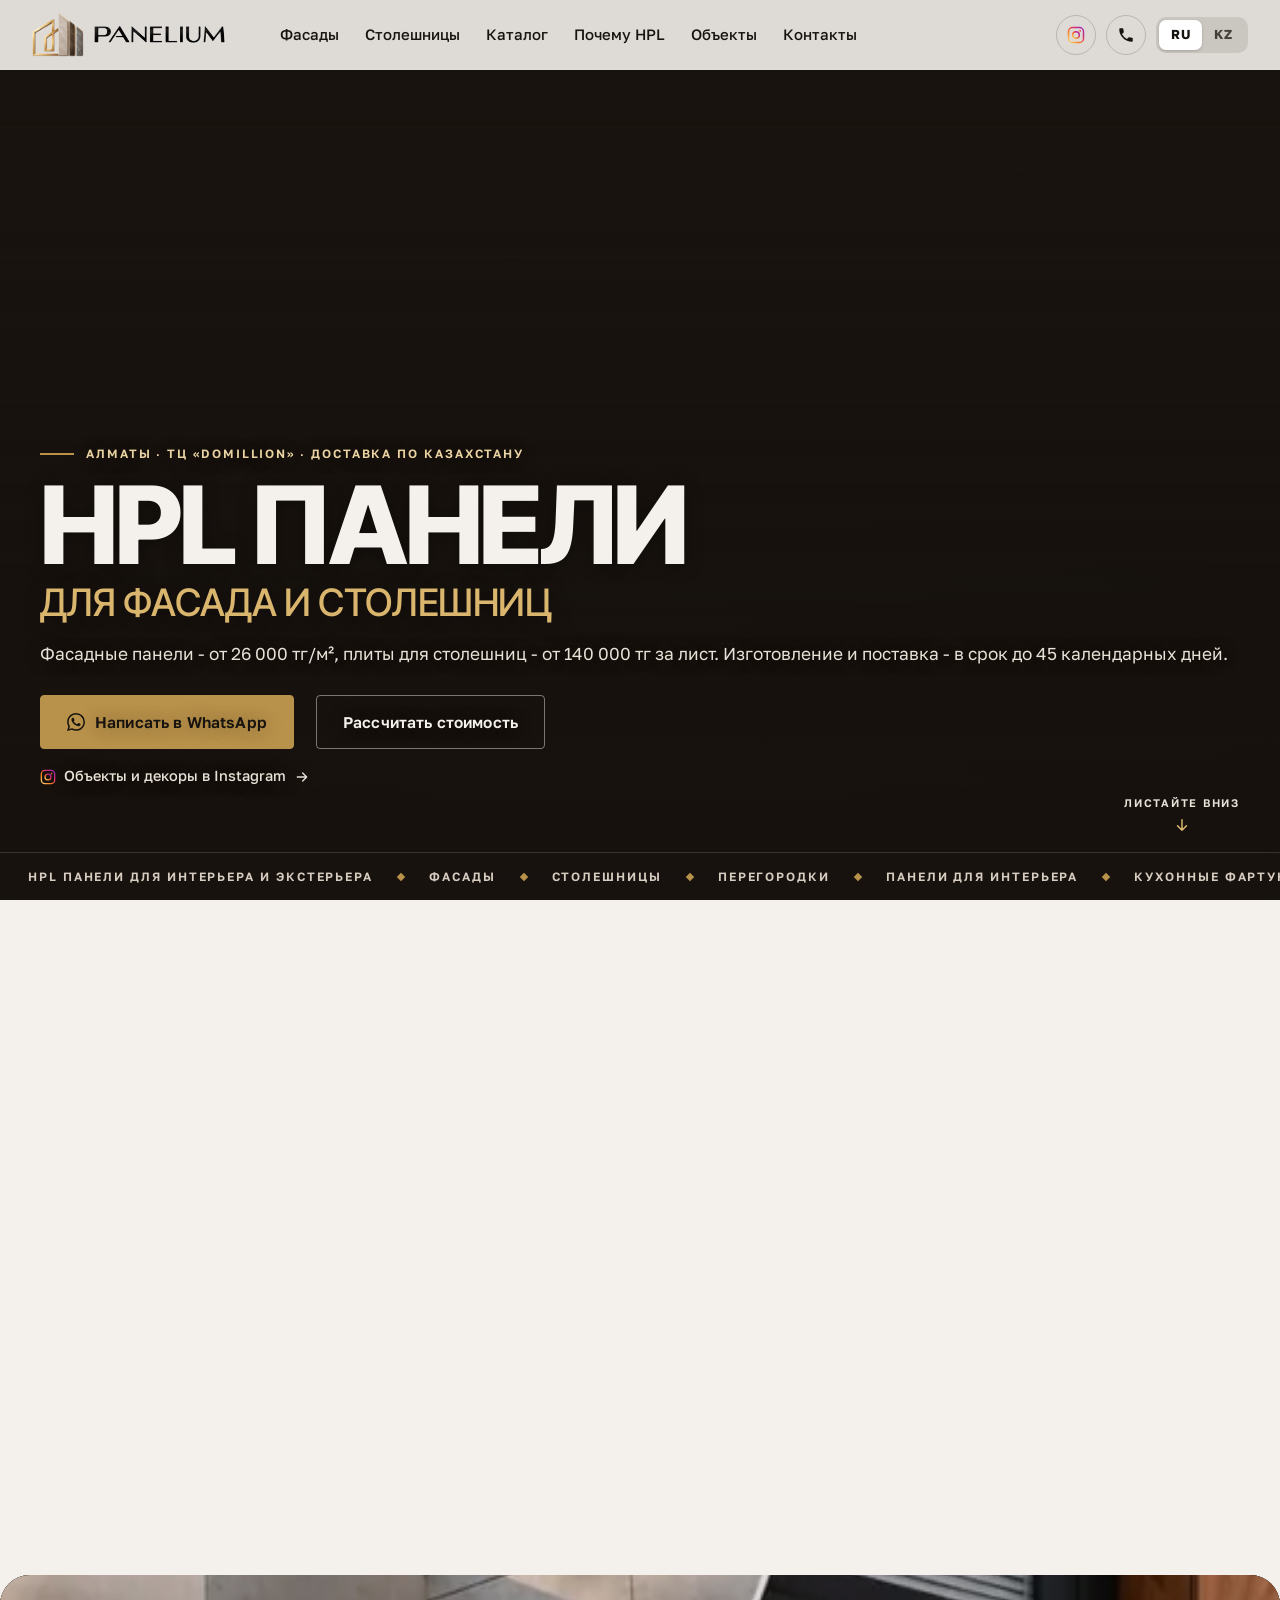
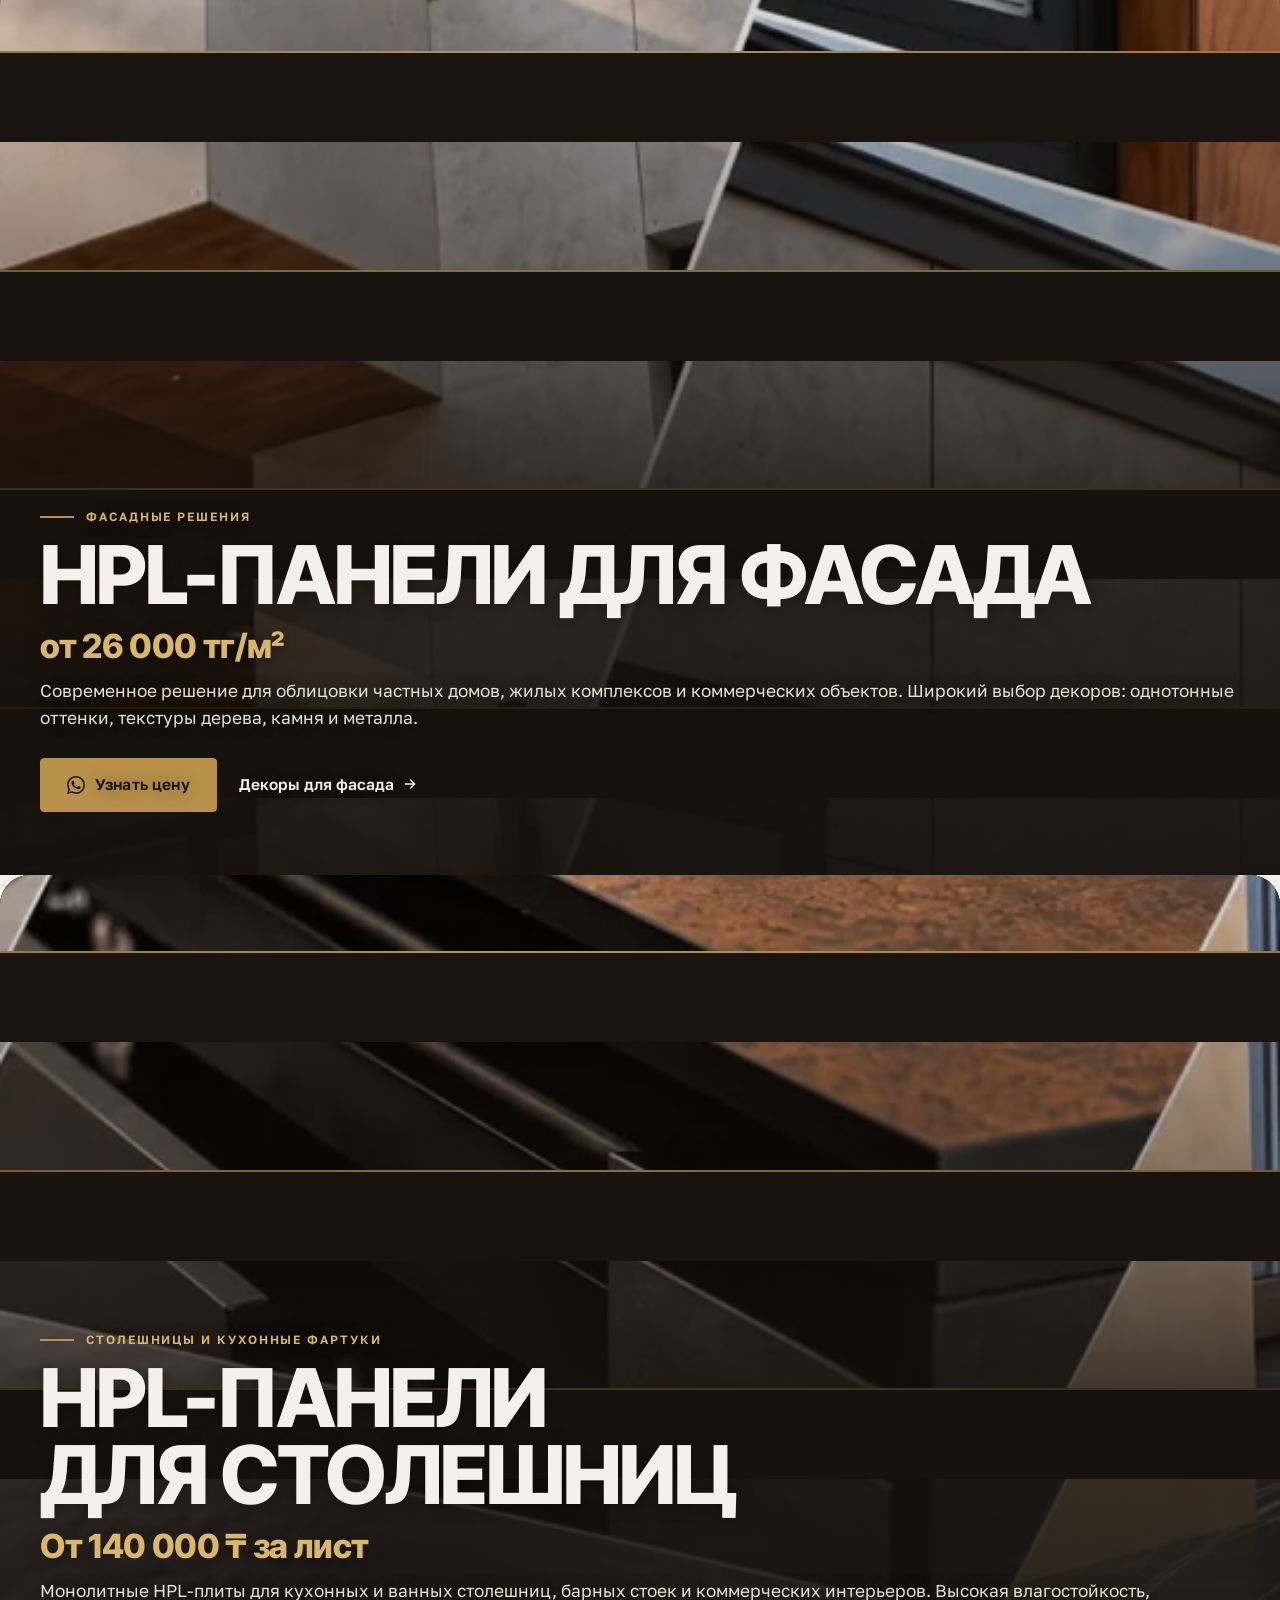
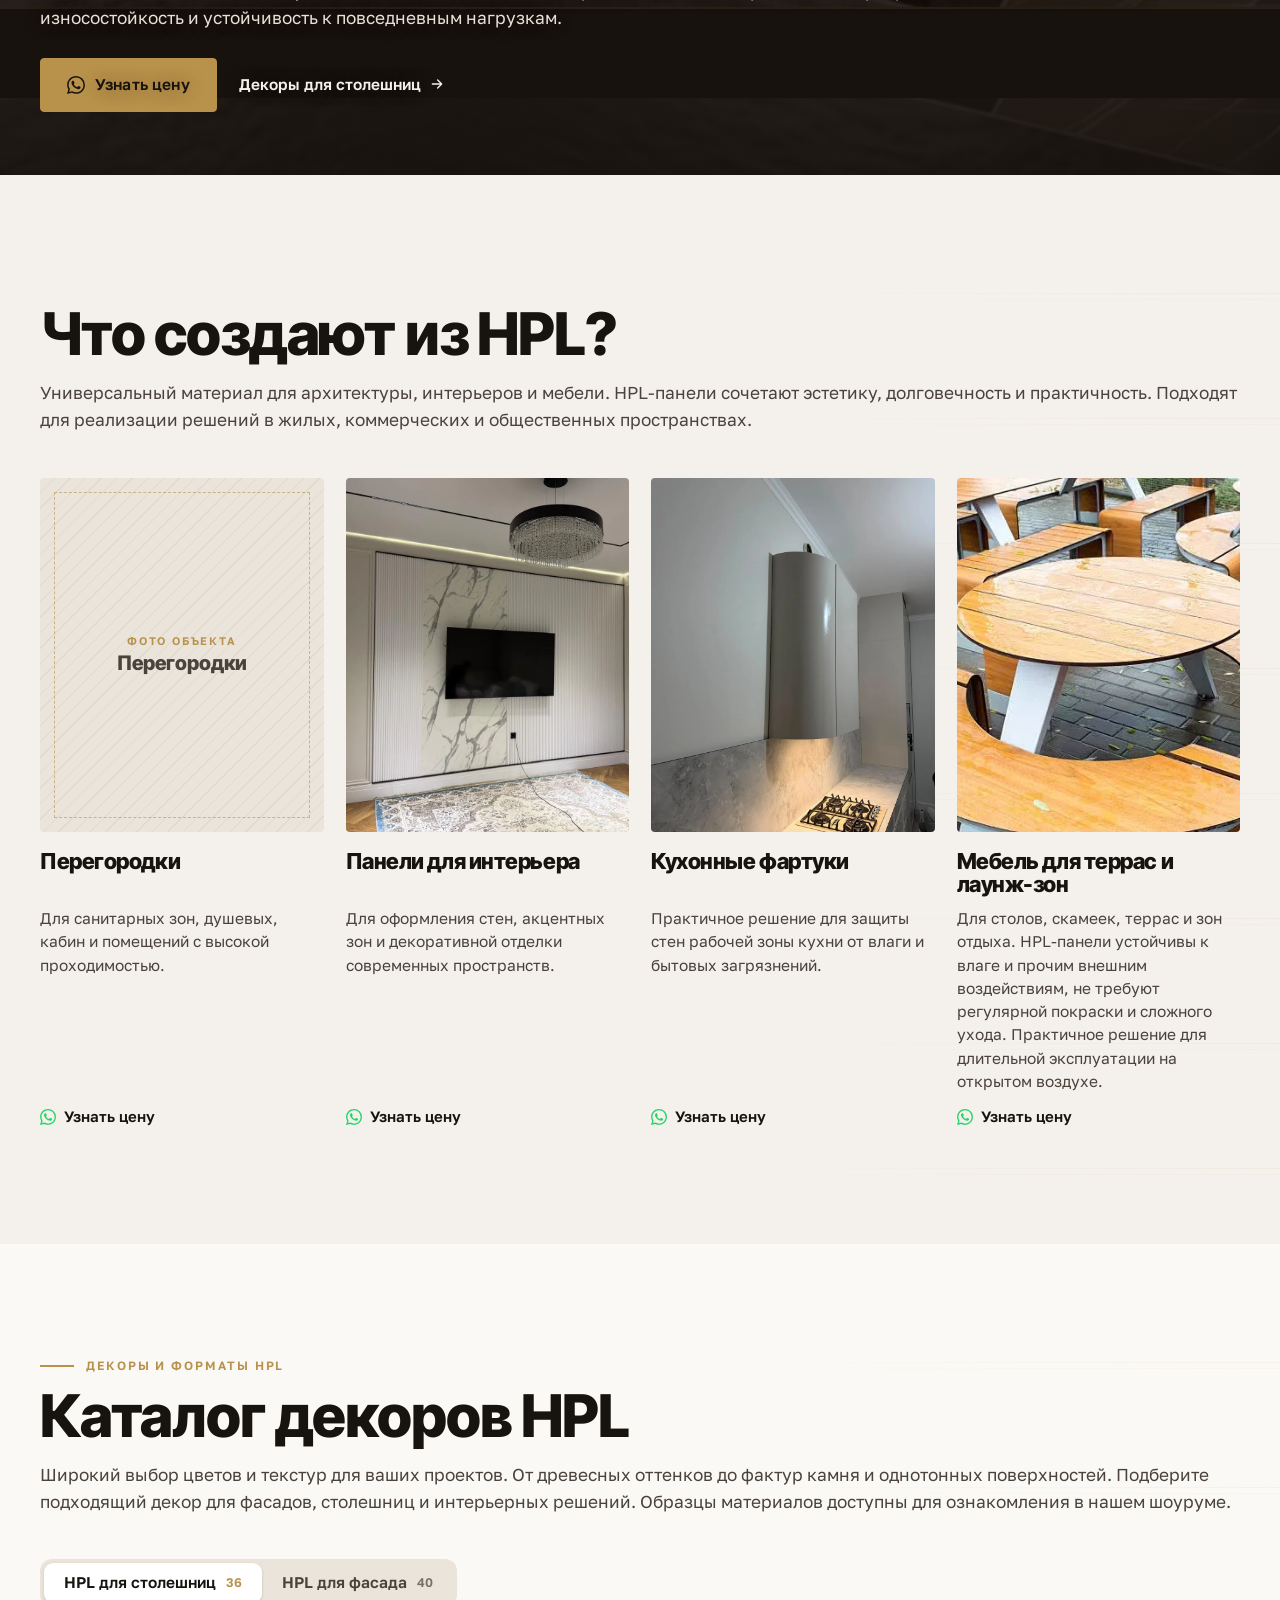
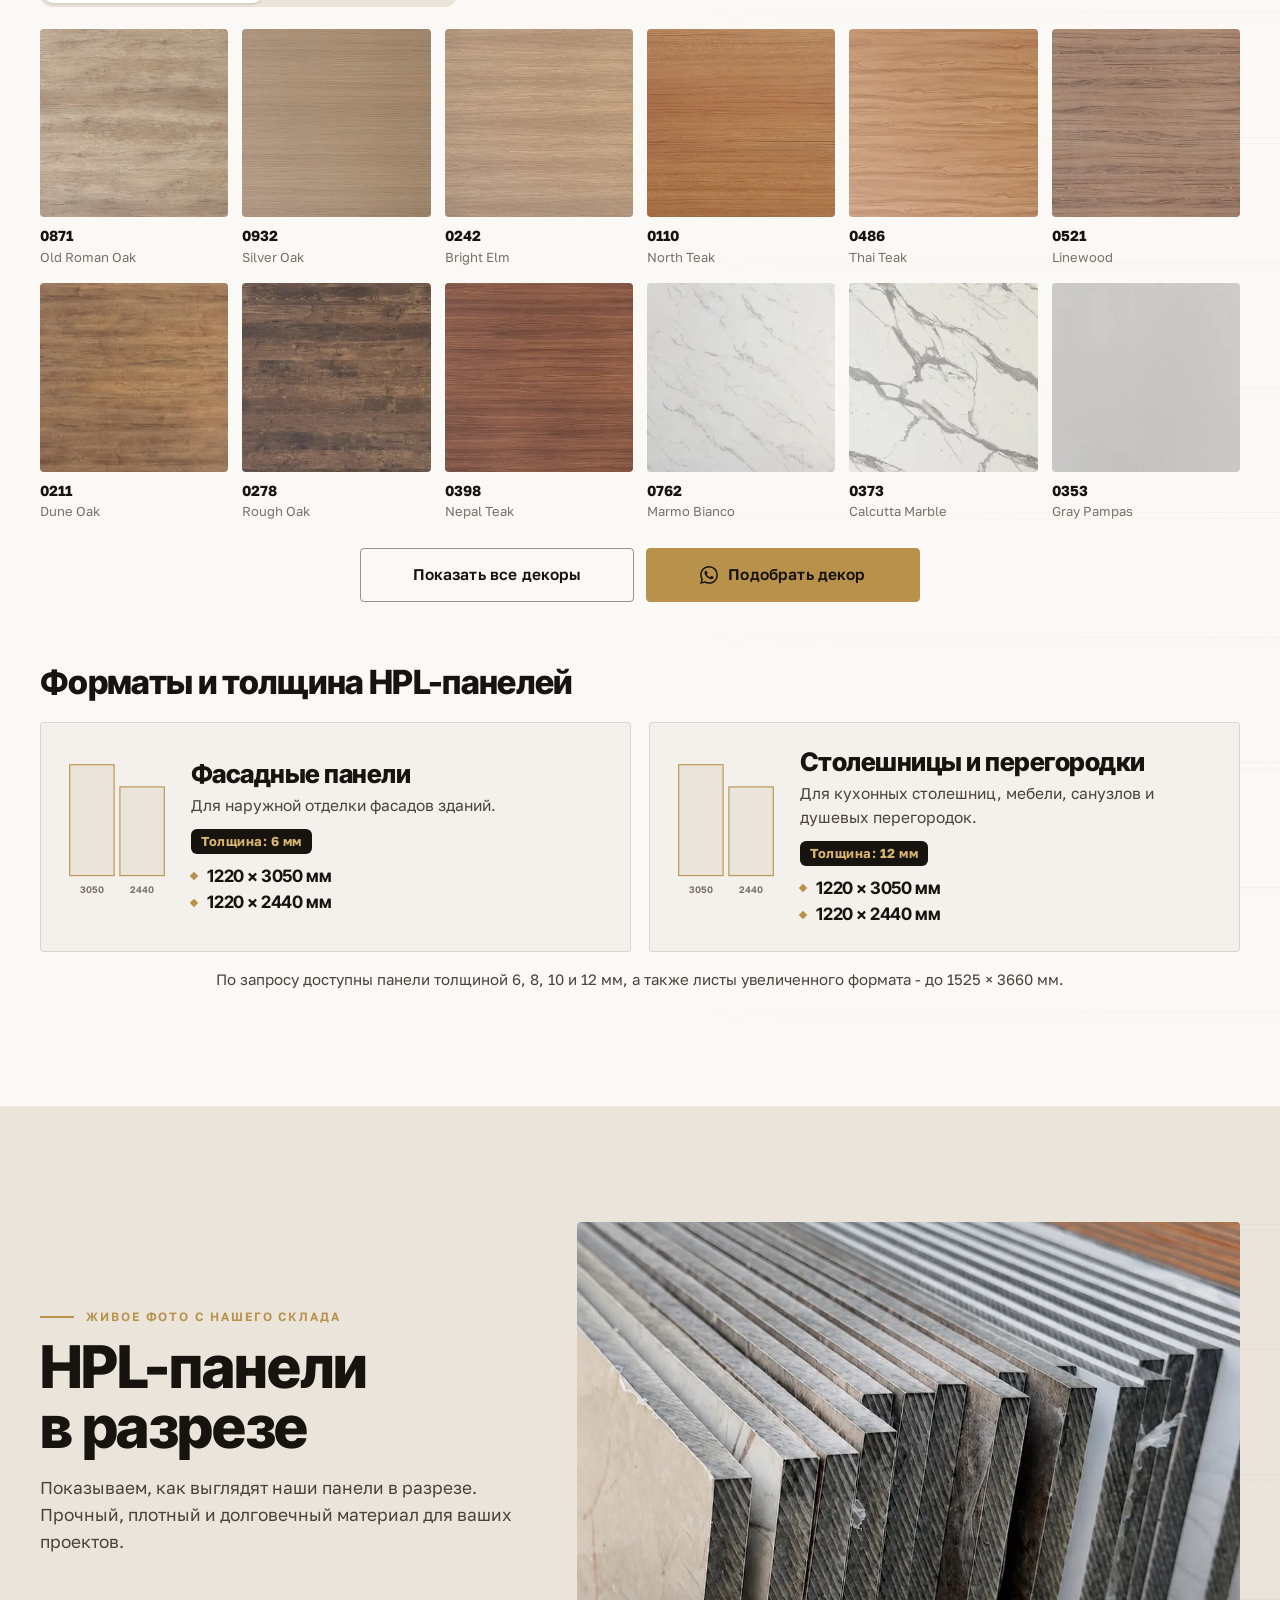
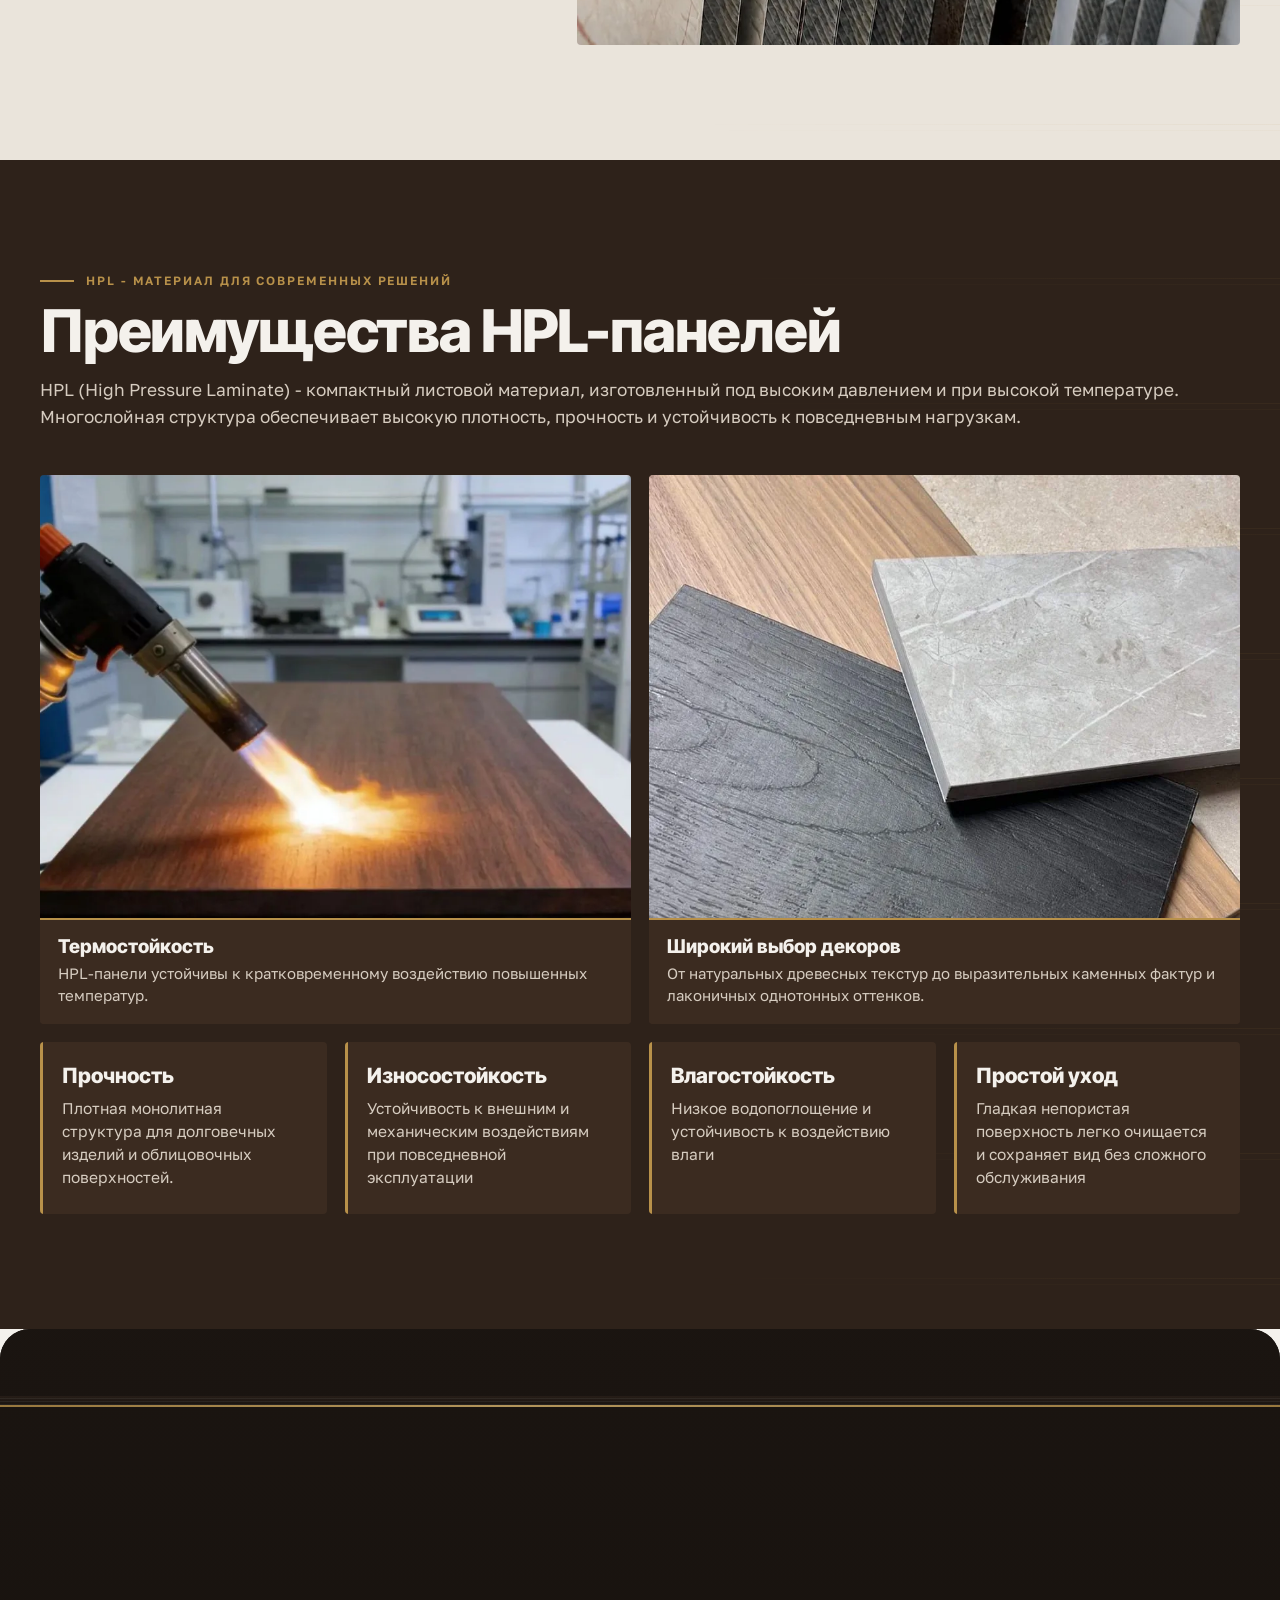
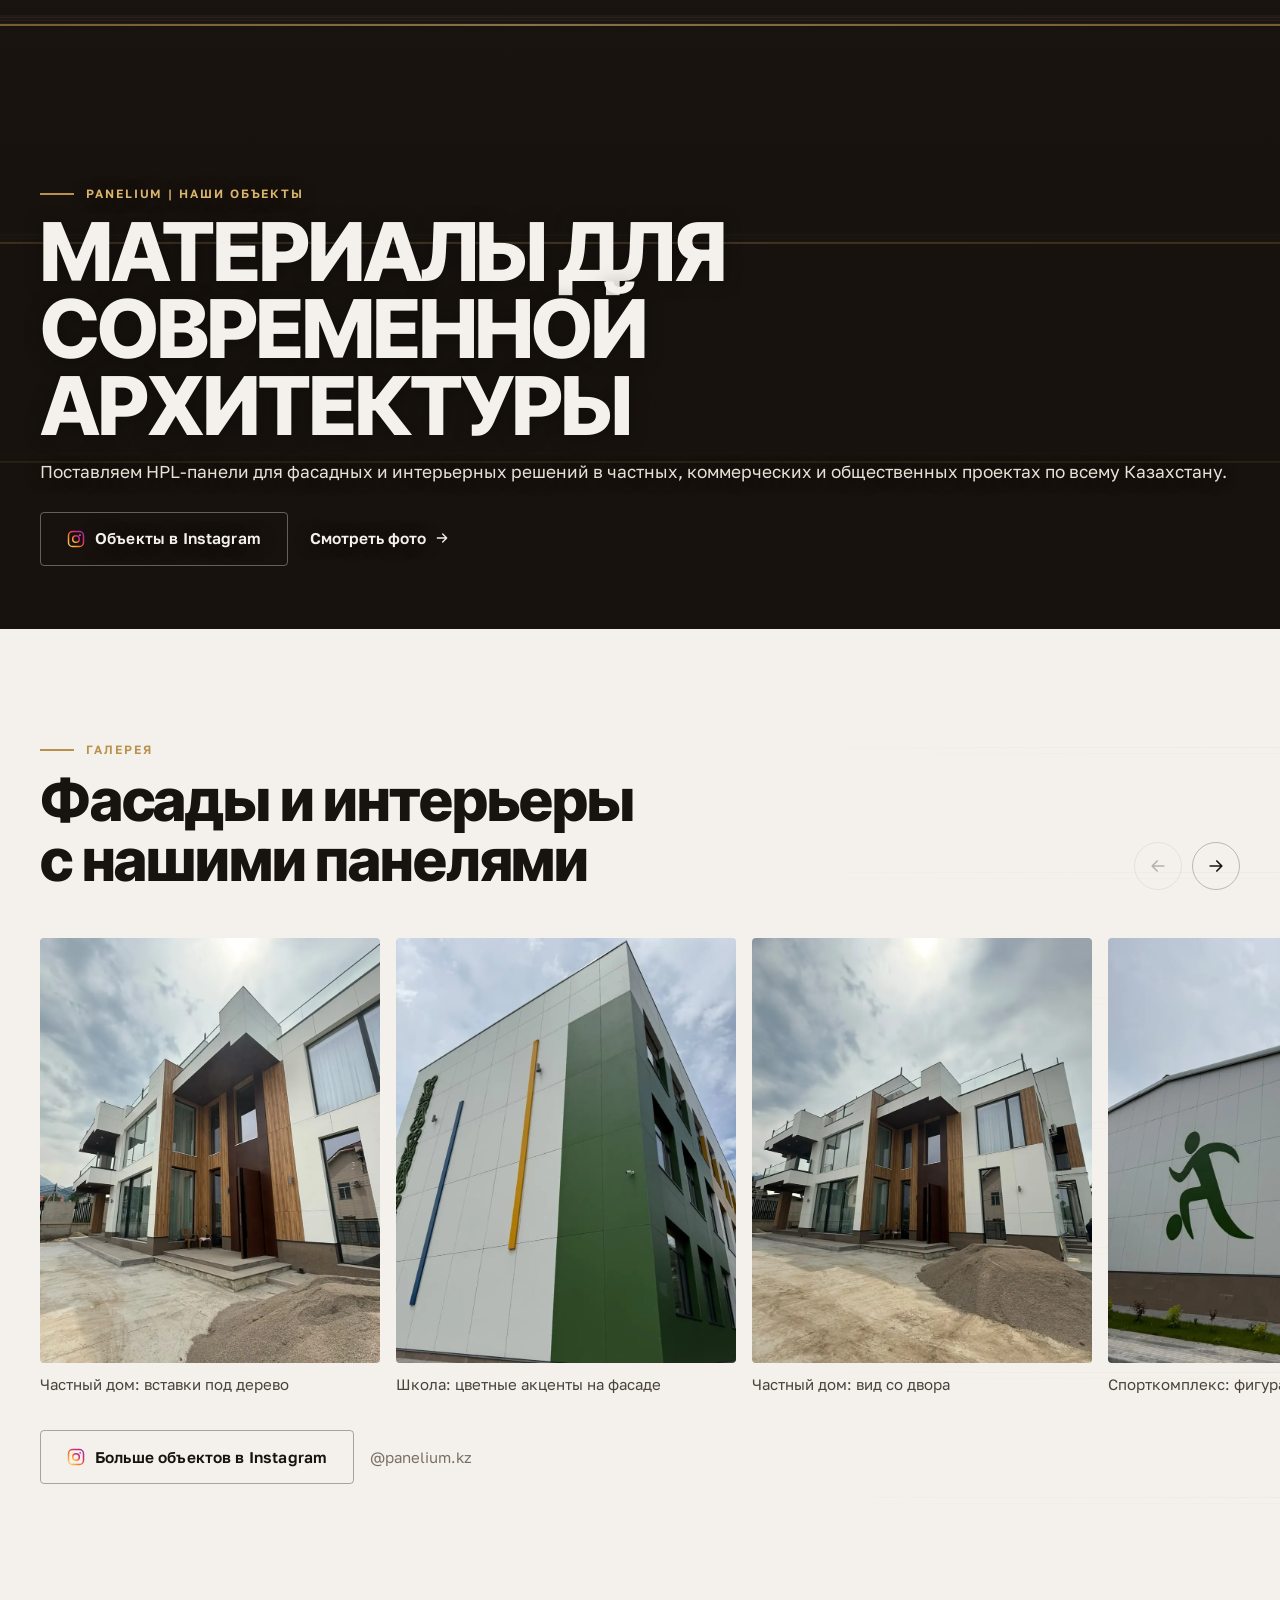
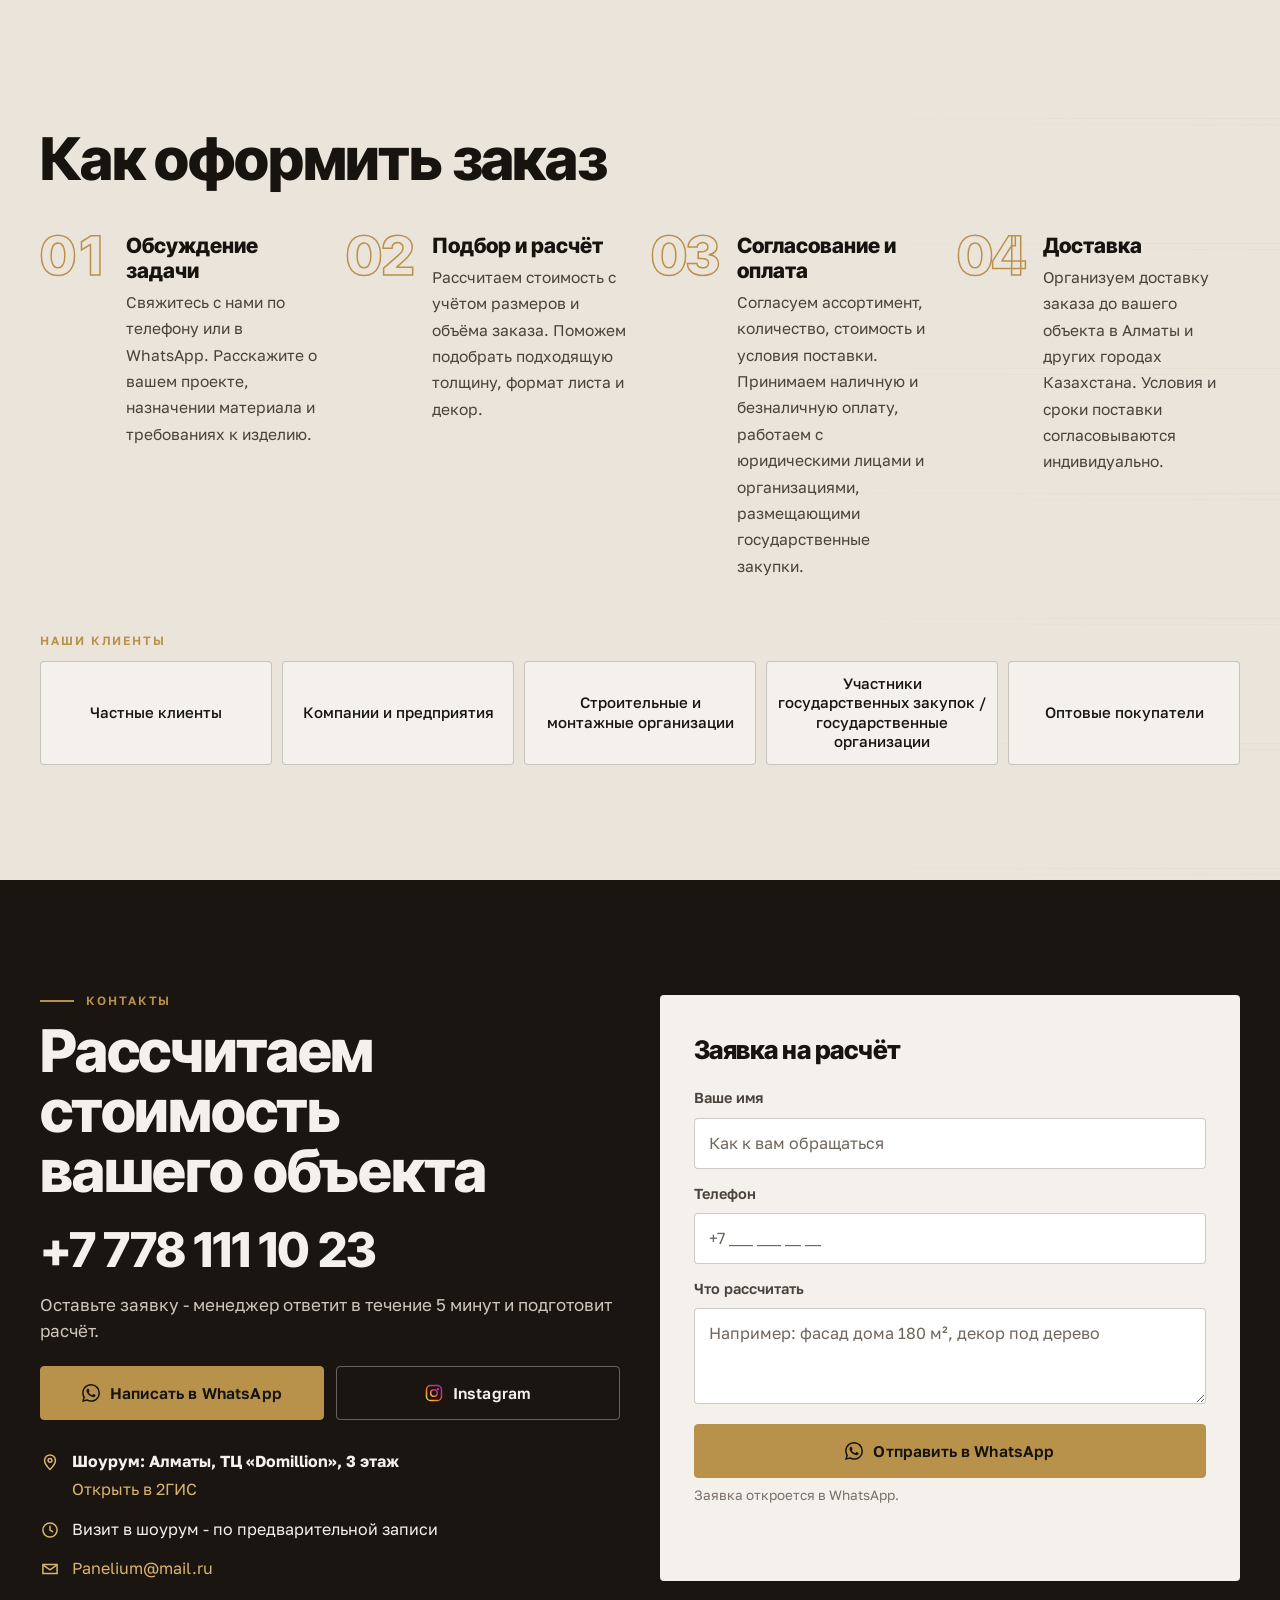
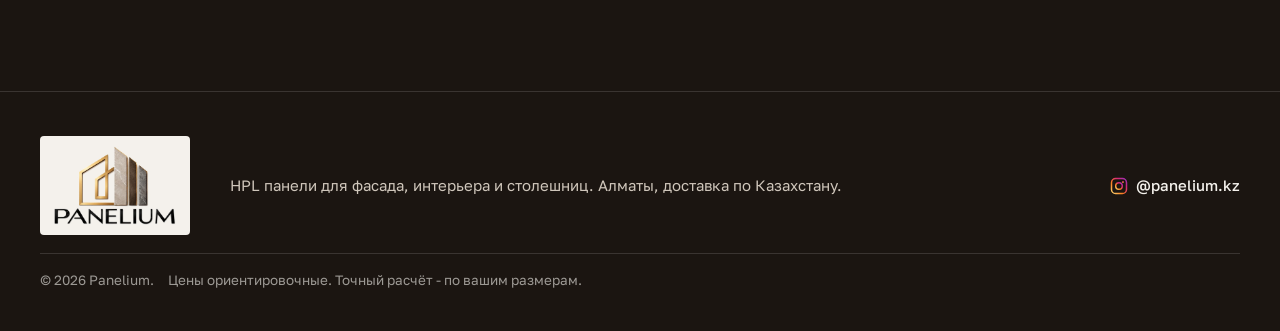
==== commit 8abae4ee: "Тексты клиента: столешницы, каталог, декоры и форматы; срез панелей отдельным блоком; без кикера Как" ====
--- a/index.html
+++ b/index.html
@@ -28,7 +28,7 @@
 <link rel="stylesheet" href="https://fonts.googleapis.com/css2?family=Inter+Tight:wght@500;800&family=Golos+Text:wght@400;500;600&display=swap">
 <link rel="preload" as="image" href="assets/img/hero-hpl-wide.webp" media="(min-width: 761px)" fetchpriority="high">
 <link rel="preload" as="image" href="assets/img/hero-hpl-tall.webp" media="(max-width: 760px)" fetchpriority="high">
-<link rel="stylesheet" href="styles.css?v=20261016-1">
+<link rel="stylesheet" href="styles.css?v=20261016-2">
 <script type="application/ld+json">
 {
   "@context": "https://schema.org",
@@ -193,10 +193,10 @@
     <div class="grad" aria-hidden="true"></div>
     <div class="pl-in">
       <div class="txt">
-        <p class="kick"><span class="dash"></span><span data-i="s.kick">Столешницы</span></p>
+        <p class="kick"><span class="dash"></span><span data-i="s.kick">Столешницы и кухонные фартуки</span></p>
         <h2 data-i="s.h2">HPL-панели для столешниц</h2>
-        <p class="price"><span data-i="s.price">от 140 000 тг за лист</span></p>
-        <p class="lead" data-i="s.lead">Монолитные HPL-плиты для кухонных и ванных столешниц, барных стоек и коммерческих интерьеров. Влагостойкие, износостойкие и выдерживают повседневные нагрузки.</p>
+        <p class="price"><span data-i="s.price">От 140 000 ₸ за лист</span></p>
+        <p class="lead" data-i="s.lead">Монолитные HPL-плиты для кухонных и ванных столешниц, барных стоек и коммерческих интерьеров. Высокая влагостойкость, износостойкость и устойчивость к повседневным нагрузкам.</p>
         <div class="cta">
           <a class="btn btn-wa" data-wa="stol" href="https://wa.me/77781111023"><svg width="18" height="18"><use href="#ic-wa"/></svg><span data-i="cta.price">Узнать цену</span></a>
           <a class="lnk" href="#dekory" data-tab="stol"><span data-i="s.more">Декоры для столешниц</span><svg width="16" height="16"><use href="#ic-arr"/></svg></a>
@@ -210,8 +210,8 @@
 <section class="sec sec-katalog" id="katalog" data-theme="light">
   <div class="wrap">
     <div class="head rv">
-      <h2 data-i="k.h2">Что ещё создают из HPL</h2>
-      <p class="lead" data-i="k.lead">Универсальный материал для архитектуры, интерьеров и мебели. Сочетает эстетику, долговечность и практичность - подходит для жилых, коммерческих и общественных пространств.</p>
+      <h2 data-i="k.h2">Что создают из HPL?</h2>
+      <p class="lead" data-i="k.lead">Универсальный материал для архитектуры, интерьеров и мебели. HPL-панели сочетают эстетику, долговечность и практичность. Подходят для реализации решений в жилых, коммерческих и общественных пространствах.</p>
     </div>
     <div class="cards">
       <article class="card rv" id="peregorodki">
@@ -248,11 +248,11 @@
     <div class="head rv">
       <p class="kick"><span class="dash"></span><span data-i="dk.kick">Декоры и форматы HPL</span></p>
       <h2 data-i="dk.h2">Каталог декоров HPL</h2>
-      <p class="lead" data-i="dk.lead">Широкий выбор цветов и текстур - от древесных оттенков до фактур камня и однотонных поверхностей. Образцы материалов можно посмотреть в нашем шоуруме.</p>
+      <p class="lead" data-i="dk.lead">Широкий выбор цветов и текстур для ваших проектов. От древесных оттенков до фактур камня и однотонных поверхностей. Подберите подходящий декор для фасадов, столешниц и интерьерных решений. Образцы материалов доступны для ознакомления в нашем шоуруме.</p>
     </div>
     <div class="dk-tabs" role="tablist" aria-label="Каталог декоров" data-i-aria="dk.tabs">
-      <button type="button" role="tab" id="tab-stol" aria-controls="dk-stol" aria-selected="true" class="is-active" data-dk="stol"><span data-i="dk.t1">Для столешниц</span><i>36</i></button>
-      <button type="button" role="tab" id="tab-fas" aria-controls="dk-fas" aria-selected="false" tabindex="-1" data-dk="fas"><span data-i="dk.t2">Для фасада</span><i>40</i></button>
+      <button type="button" role="tab" id="tab-stol" aria-controls="dk-stol" aria-selected="true" class="is-active" data-dk="stol"><span data-i="dk.t1">HPL для столешниц</span><i>36</i></button>
+      <button type="button" role="tab" id="tab-fas" aria-controls="dk-fas" aria-selected="false" tabindex="-1" data-dk="fas"><span data-i="dk.t2">HPL для фасада</span><i>40</i></button>
     </div>
     <div class="dk-panel" id="dk-stol" role="tabpanel" aria-labelledby="tab-stol">
       <ul class="sw-grid">
@@ -342,27 +342,40 @@
       <button class="btn btn-ghost dk-more" type="button" aria-expanded="false"><span data-i="dk.more">Показать все декоры</span></button>
       <a class="btn btn-wa" data-wa="dekor" href="https://wa.me/77781111023"><svg width="18" height="18"><use href="#ic-wa"/></svg><span data-i="dk.cta">Подобрать декор</span></a>
     </div>
+    <h3 class="sz-h rv" data-i="dk.sh">Форматы и толщина HPL-панелей</h3>
     <div class="sz-row" id="razmery">
       <article class="sz rv">
         <svg class="sz-svg" viewBox="0 0 132 200" aria-hidden="true" focusable="false"><rect x="1" y="1" width="61" height="152.5"/><rect x="70" y="31.5" width="61" height="122"/><text x="31.5" y="178">3050</text><text x="100.5" y="178">2440</text></svg>
         <div class="sz-t">
-          <p class="sz-k" data-i="dk.s1k">6 мм</p>
           <h3 data-i="dk.s1">Фасадные панели</h3>
-          <p class="sz-u" data-i="dk.s1u">Для наружной облицовки</p>
+          <p class="sz-u" data-i="dk.s1u">Для наружной отделки фасадов зданий.</p>
+          <p class="sz-k" data-i="dk.s1k">Толщина: 6 мм</p>
           <ul class="sz-l"><li>1220 × 3050 мм</li><li>1220 × 2440 мм</li></ul>
         </div>
       </article>
       <article class="sz rv">
         <svg class="sz-svg" viewBox="0 0 132 200" aria-hidden="true" focusable="false"><rect x="1" y="1" width="61" height="152.5"/><rect x="70" y="31.5" width="61" height="122"/><text x="31.5" y="178">3050</text><text x="100.5" y="178">2440</text></svg>
         <div class="sz-t">
-          <p class="sz-k" data-i="dk.s2k">12 мм</p>
           <h3 data-i="dk.s2">Столешницы и перегородки</h3>
-          <p class="sz-u" data-i="dk.s2u">Для кухонь, санузлов и душевых</p>
+          <p class="sz-u" data-i="dk.s2u">Для кухонных столешниц, мебели, санузлов и душевых перегородок.</p>
+          <p class="sz-k" data-i="dk.s2k">Толщина: 12 мм</p>
           <ul class="sz-l"><li>1220 × 3050 мм</li><li>1220 × 2440 мм</li></ul>
         </div>
       </article>
     </div>
-    <p class="sz-note" data-i="dk.note">По запросу: толщина 6, 8, 10 и 12 мм, листы до 1525 × 3660 мм.</p>
+    <p class="sz-note" data-i="dk.note">По запросу доступны панели толщиной 6, 8, 10 и 12 мм, а также листы увеличенного формата - до 1525 × 3660 мм.</p>
+  </div>
+</section>
+
+<!-- СРЕЗ -->
+<section class="sec sec-srez" id="srez" data-theme="light">
+  <div class="wrap srez-in">
+    <div class="srez-txt rv">
+      <p class="kick"><span class="dash"></span><span data-i="sr.kick">Живое фото с нашего склада</span></p>
+      <h2 data-i="sr.h2">HPL-панели в разрезе</h2>
+      <p class="lead" data-i="sr.lead">Показываем, как выглядят наши панели в разрезе. Прочный, плотный и долговечный материал для ваших проектов.</p>
+    </div>
+    <figure class="srez-ph rv"><img src="assets/img/hpl-srez.webp" width="1000" height="639" alt="HPL панели в разрезе на складе Panelium: видна слоистая структура" data-i-alt="h.f2a" loading="lazy" decoding="async"></figure>
   </div>
 </section>
 
@@ -378,16 +391,13 @@
       <figure class="bt bt-fire rv">
         <img src="assets/img/hpl-fire.webp" width="1200" height="676" alt="Тест HPL панели открытым пламенем горелки" data-i-alt="h.f1a" loading="lazy" decoding="async">
         <figcaption><b data-i="h.f1">Термостойкость</b><span data-i="h.f1t">HPL-панели устойчивы к кратковременному воздействию повышенных температур.</span></figcaption>
-      </figure>
-      <figure class="bt bt-srez rv">
-        <img src="assets/img/hpl-srez.webp" width="1000" height="639" alt="HPL панели в разрезе на складе Panelium: видна слоистая структура" data-i-alt="h.f2a" loading="lazy" decoding="async">
-        <figcaption><b data-i="h.f2">Прочность</b><span data-i="h.f2t">Плотная монолитная структура для долговечных изделий и облицовочных поверхностей.</span></figcaption>
       </figure>
       <figure class="bt bt-decor rv">
         <img src="assets/img/hpl-samples.webp" width="900" height="675" alt="Образцы HPL панелей: декоры под дерево и камень" data-i-alt="h.f3a" loading="lazy" decoding="async">
         <figcaption><b data-i="h.f3">Широкий выбор декоров</b><span data-i="h.f3t">От натуральных древесных текстур до выразительных каменных фактур и лаконичных однотонных оттенков.</span></figcaption>
       </figure>
       <div class="bt-tiles rv">
+        <div class="tile"><b data-i="h.f2">Прочность</b><span data-i="h.f2t">Плотная монолитная структура для долговечных изделий и облицовочных поверхностей.</span></div>
         <div class="tile"><b data-i="h.t1">Износостойкость</b><span data-i="h.t1t">Устойчивость к внешним и механическим воздействиям при повседневной эксплуатации</span></div>
         <div class="tile"><b data-i="h.t2">Влагостойкость</b><span data-i="h.t2t">Низкое водопоглощение и устойчивость к воздействию влаги</span></div>
         <div class="tile"><b data-i="h.t3">Простой уход</b><span data-i="h.t3t">Гладкая непористая поверхность легко очищается и сохраняет вид без сложного обслуживания</span></div>
@@ -456,7 +466,6 @@
 <section class="sec sec-kak" id="kak" data-theme="light">
   <div class="wrap">
     <div class="head rv">
-      <p class="kick"><span class="dash"></span><span data-i="w.kick">Как купить</span></p>
       <h2 data-i="w.h2">Как оформить заказ</h2>
     </div>
     <ol class="steps">
@@ -535,6 +544,6 @@
   <a class="st-ig" href="https://www.instagram.com/panelium.kz/" target="_blank" rel="noopener" aria-label="Instagram Panelium" data-i-aria="ig.aria"><svg width="20" height="20"><use href="#ic-ig"/></svg></a>
 </div>
 
-<script src="script.js?v=20261016-1" defer></script>
+<script src="script.js?v=20261016-2" defer></script>
 </body>
 </html>
--- a/styles.css
+++ b/styles.css
@@ -206,15 +206,16 @@
 .bt figcaption b{font:800 19px/1.2 var(--fd)}
 .bt figcaption span{font-size:15px;color:var(--fg2);line-height:1.45}
 /* три равные фото-карточки в ряд, под ними четыре равные плитки */
-.bt-fire,.bt-srez,.bt-decor{grid-column:span 4}
+.bt-fire,.bt-decor{grid-column:span 6}
 .bt img{aspect-ratio:4/3;height:auto;flex:0 0 auto}
 .bt figcaption{flex:1 1 auto}
-.bt-tiles{grid-column:1/-1;display:grid;grid-template-columns:repeat(3,1fr);gap:18px}
+.bt-tiles{grid-column:1/-1;display:grid;grid-template-columns:repeat(4,minmax(0,1fr));gap:18px}
 .tile{padding:22px 22px 24px;border-radius:var(--rad);background:var(--brown);display:flex;flex-direction:column;justify-content:flex-start;gap:8px;position:relative;overflow:hidden;min-height:150px}
 .tile::before{content:"";position:absolute;left:0;top:0;bottom:0;width:3px;background:var(--gold)}
 .tile b{font:800 21px/1.15 var(--fd)}
 .tile span{font-size:15.5px;color:var(--fg2);line-height:1.5}
-@media (max-width:900px){.bt-fire,.bt-srez,.bt-decor{grid-column:1/-1}.bt img{aspect-ratio:16/10}.bt-tiles{grid-template-columns:1fr}}
+@media (max-width:1100px){.bt-tiles{grid-template-columns:repeat(2,minmax(0,1fr))}}
+@media (max-width:900px){.bt-fire,.bt-decor{grid-column:1/-1}.bt img{aspect-ratio:16/10}.bt-tiles{grid-template-columns:1fr}}
 @media (max-width:520px){.bt-tiles{gap:12px;grid-template-columns:1fr}.tile{padding:18px 16px 20px;min-height:0}.tile b{font-size:18px}.tile span{font-size:14.5px}}
 
 /* ---------- лента объектов ---------- */
@@ -320,14 +321,16 @@
 .dk-panel:not(.open) .sw:nth-child(n+13){display:none}
 .dk-foot{display:grid;grid-template-columns:1fr 1fr;gap:12px;max-width:560px;margin:28px auto 0}
 .dk-foot .btn{width:100%}
-.sz-row{display:grid;grid-template-columns:1fr 1fr;gap:18px;margin-top:clamp(40px,6vw,64px)}
+.sz-h{margin-top:clamp(40px,6vw,64px);font-size:clamp(24px,2.6vw,34px)}
+.sz-row{display:grid;grid-template-columns:1fr 1fr;gap:18px;margin-top:22px}
 .sz{display:flex;align-items:center;gap:26px;padding:26px 28px;border-radius:var(--rad);background:var(--paper);border:1px solid var(--line)}
 .sz-svg{flex:0 0 auto;width:96px;height:auto;overflow:visible}
 .sz-svg rect{fill:var(--paper2);stroke:var(--gold);stroke-width:1.5}
 .sz-svg text{font:600 13px var(--ft);fill:var(--mute);text-anchor:middle}
 .sz-k{display:inline-block;padding:6px 10px;border-radius:6px;background:var(--ink);color:var(--gold2);font:700 13px/1 var(--ft);letter-spacing:.04em}
-.sz h3{font-size:clamp(21px,2vw,26px);margin-top:12px}
+.sz h3{font-size:clamp(21px,2vw,26px)}
 .sz-u{margin-top:6px;color:var(--fg2);font-size:15.5px}
+.sz-t .sz-k{margin-top:12px}
 .sz-l{margin-top:12px;display:flex;flex-direction:column;gap:6px;font:700 17px/1.2 var(--fd);letter-spacing:-.01em}
 .sz-l li{display:flex;align-items:center;gap:10px}
 .sz-l li::before{content:"";width:6px;height:6px;background:var(--gold);transform:rotate(45deg);flex:0 0 auto}
@@ -393,3 +396,12 @@
   .plate{transition:none}
   .card-ph img,.btn,.lnk,.iglink,.arr{transition:none}
 }
+
+/* Срез панелей */
+.sec-srez{background:var(--paper2)}
+.srez-in{display:grid;grid-template-columns:minmax(0,5fr) minmax(0,7fr);gap:clamp(28px,5vw,72px);align-items:center}
+.srez-txt h2{margin-top:14px;font-size:clamp(32px,4.6vw,60px);text-wrap:balance}
+.srez-txt .lead{margin-top:18px}
+.srez-ph{margin:0;border-radius:var(--rad);overflow:hidden}
+.srez-ph img{display:block;width:100%;height:auto;aspect-ratio:1000/639;object-fit:cover}
+@media (max-width:900px){.srez-in{grid-template-columns:minmax(0,1fr)}.srez-ph{order:-1}.srez-txt h2{font-size:clamp(30px,8.5vw,44px)}}
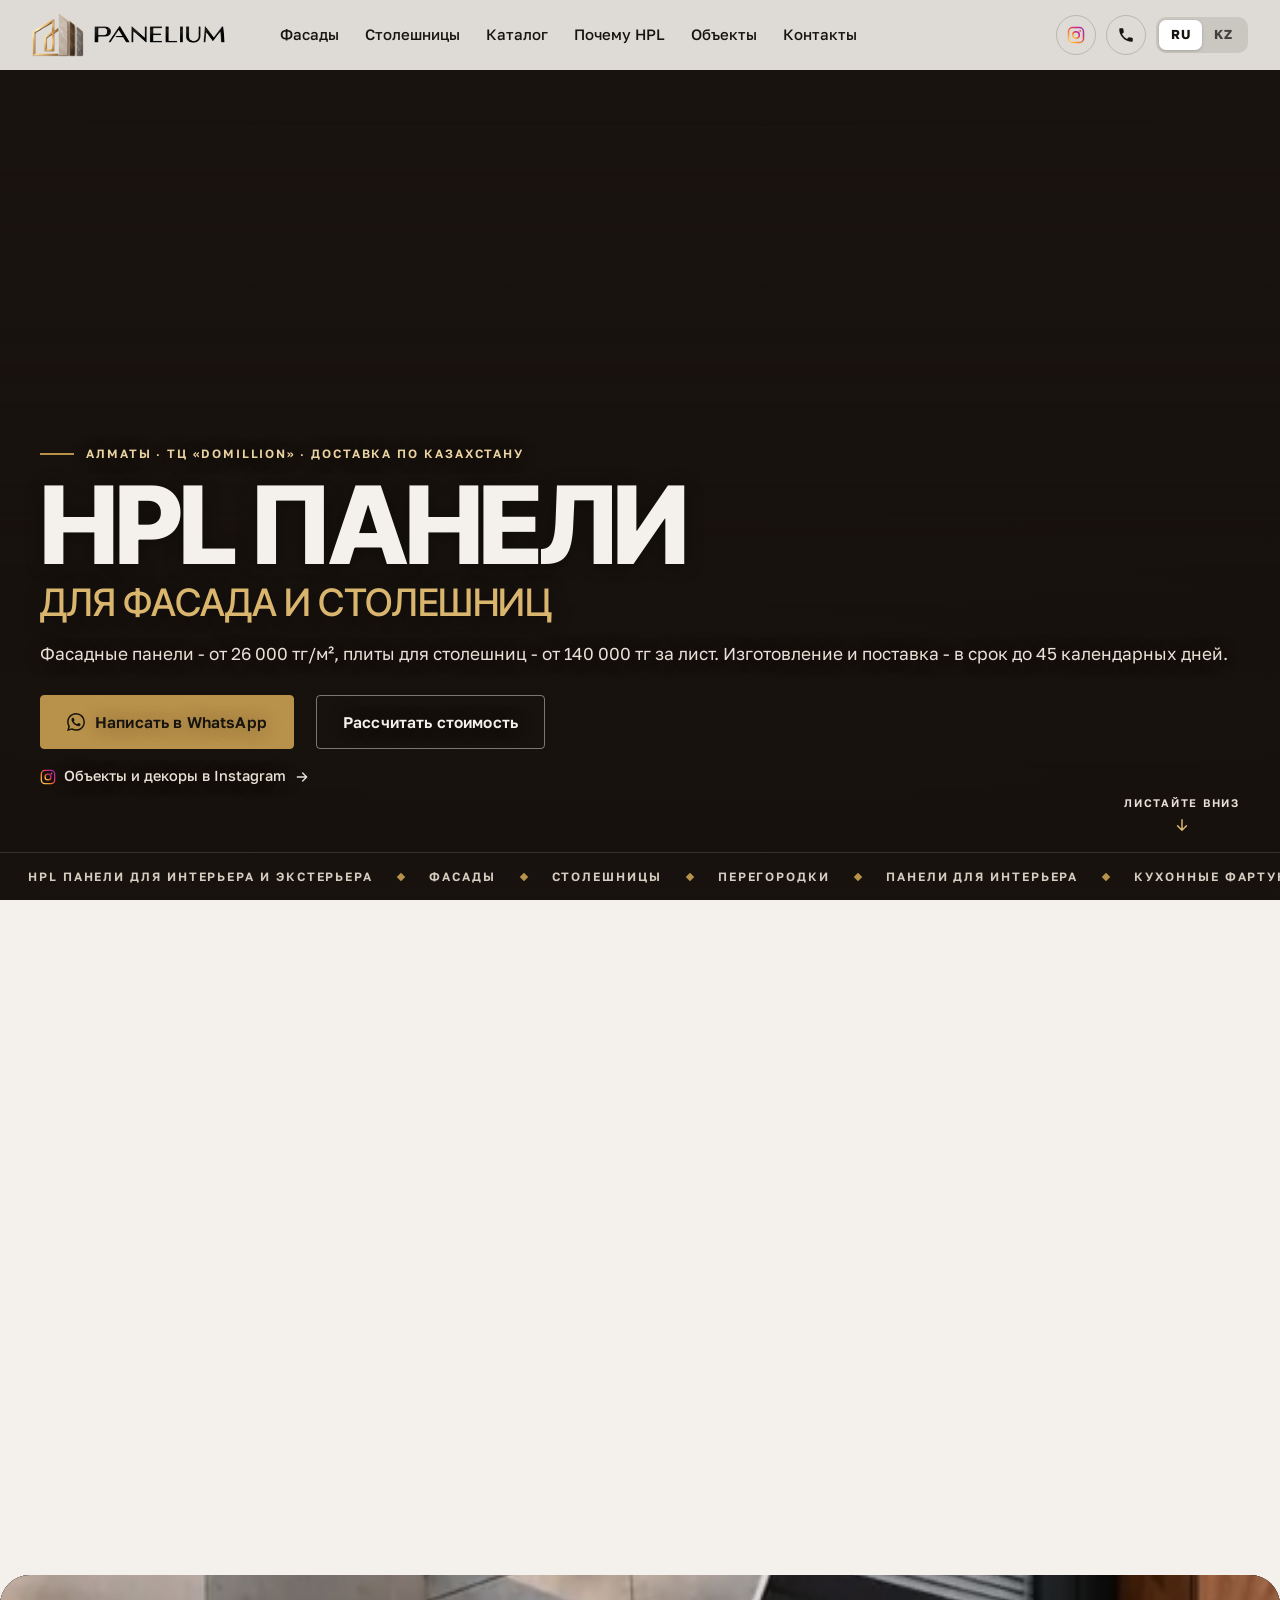
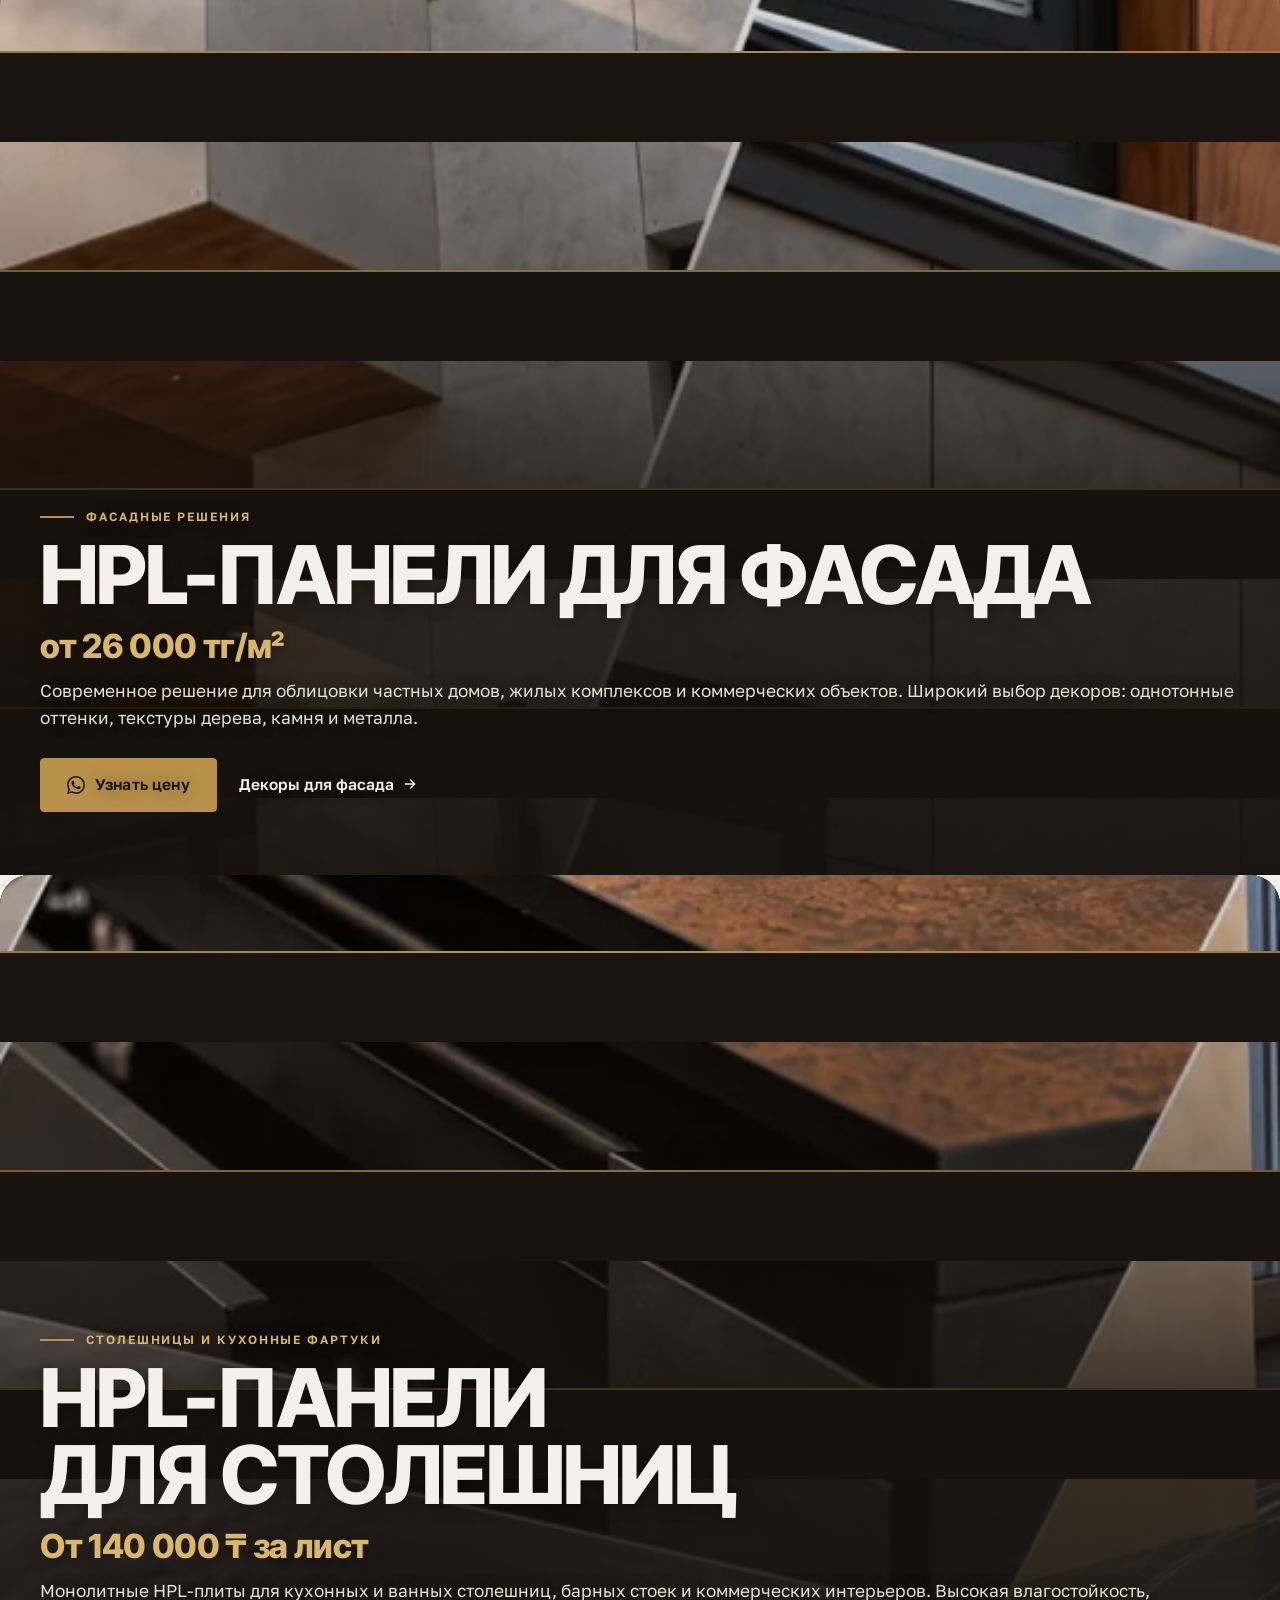
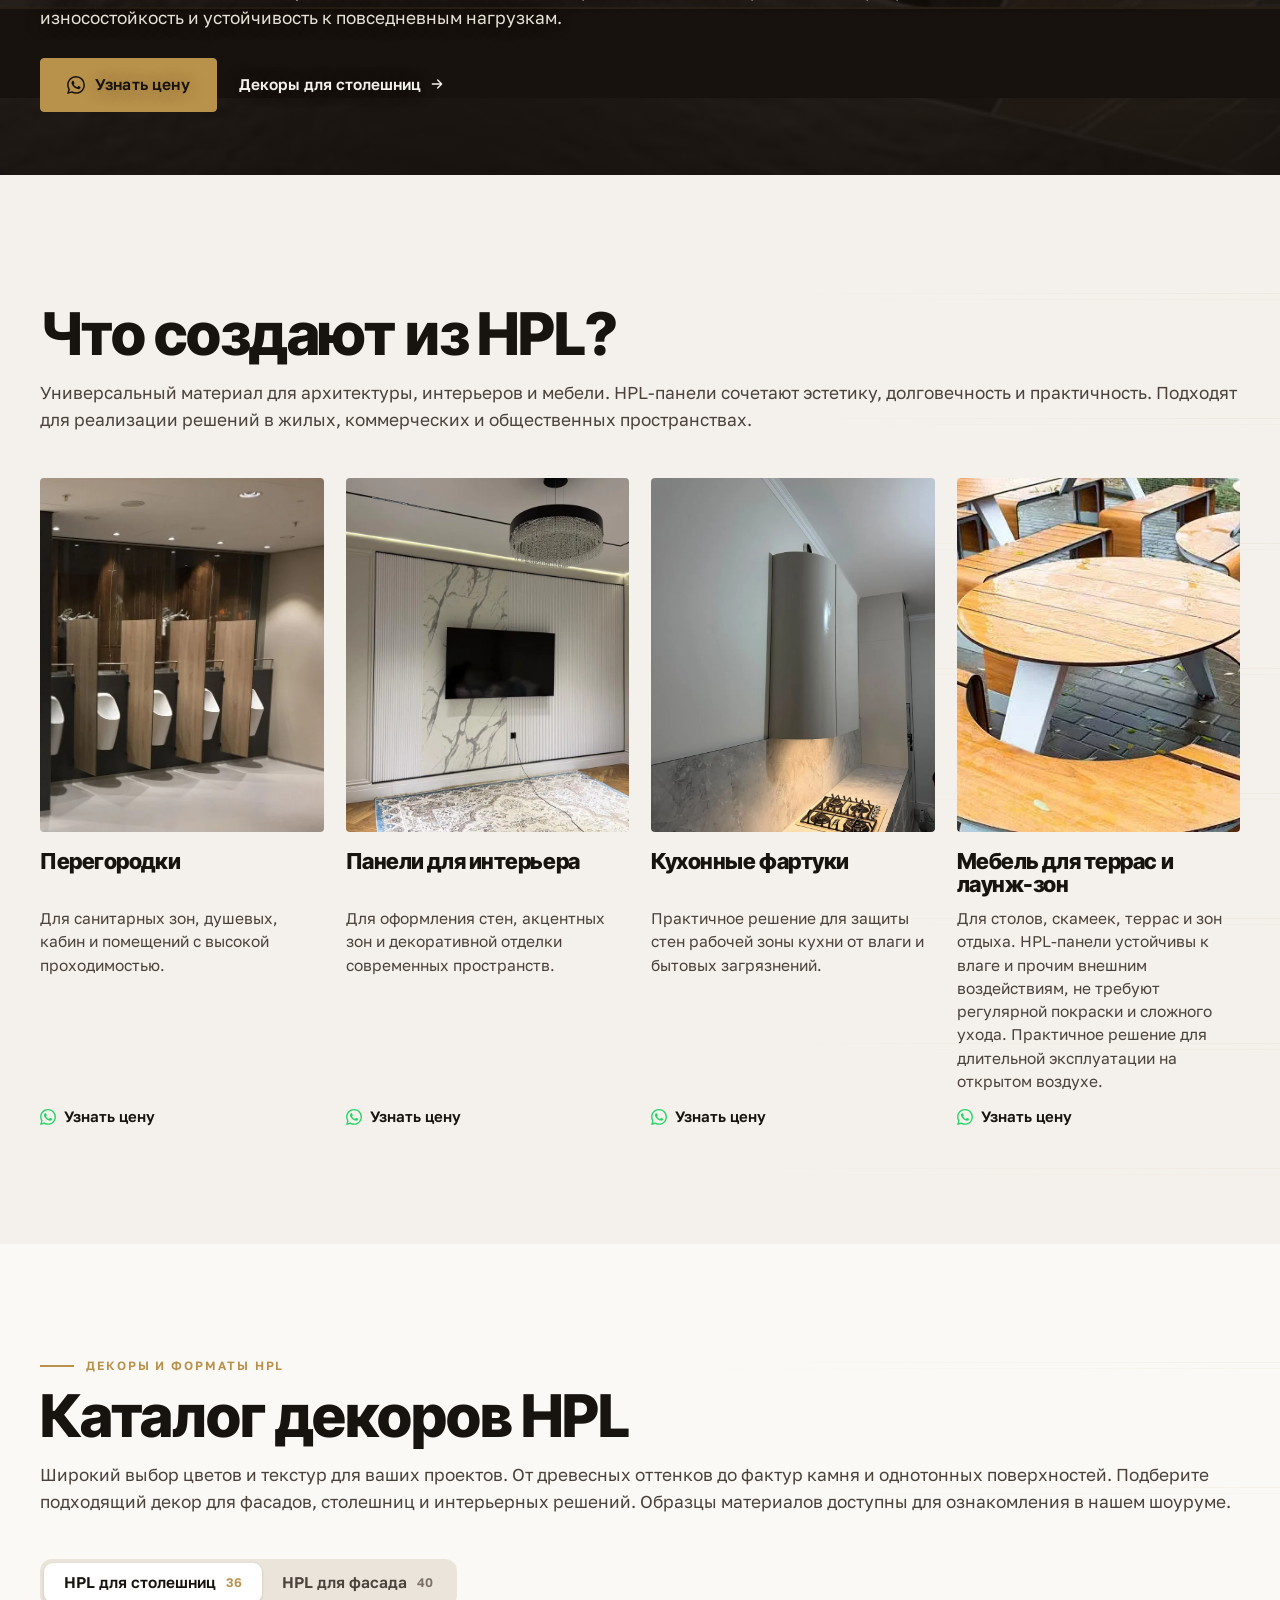
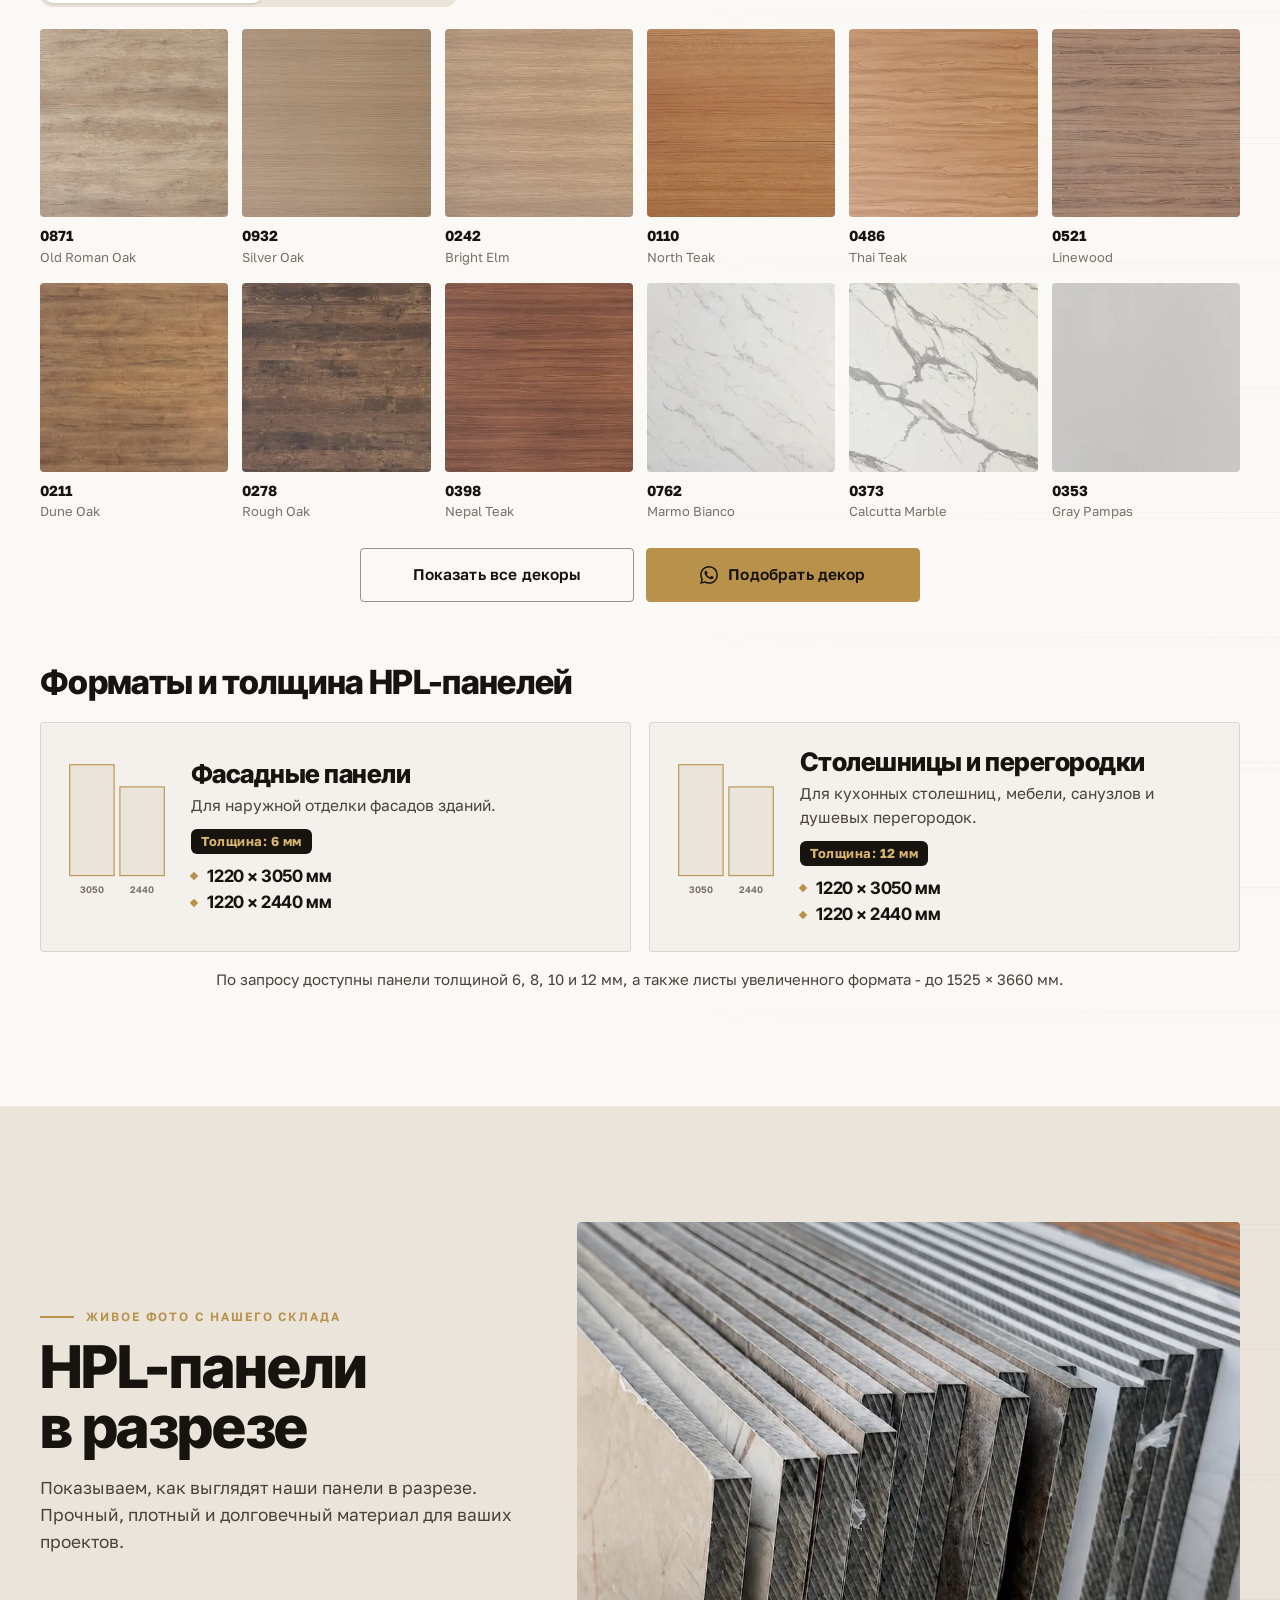
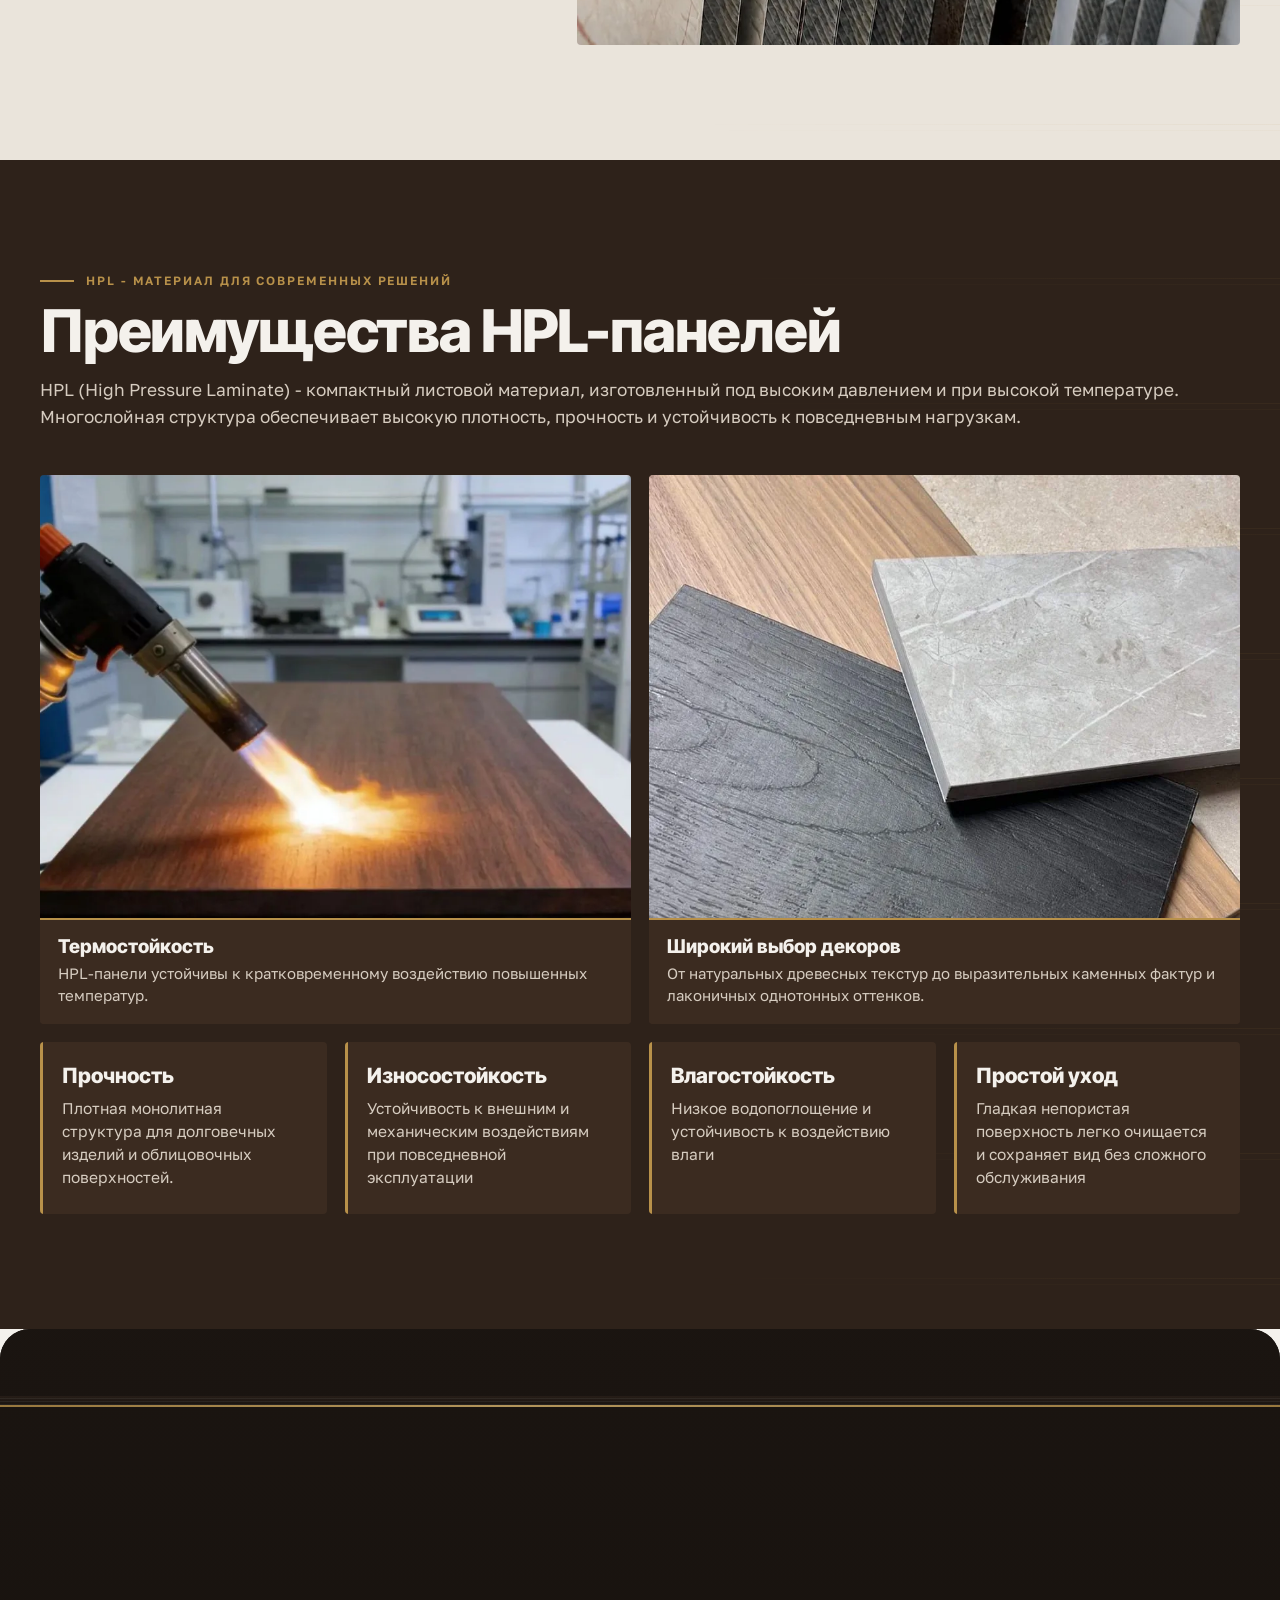
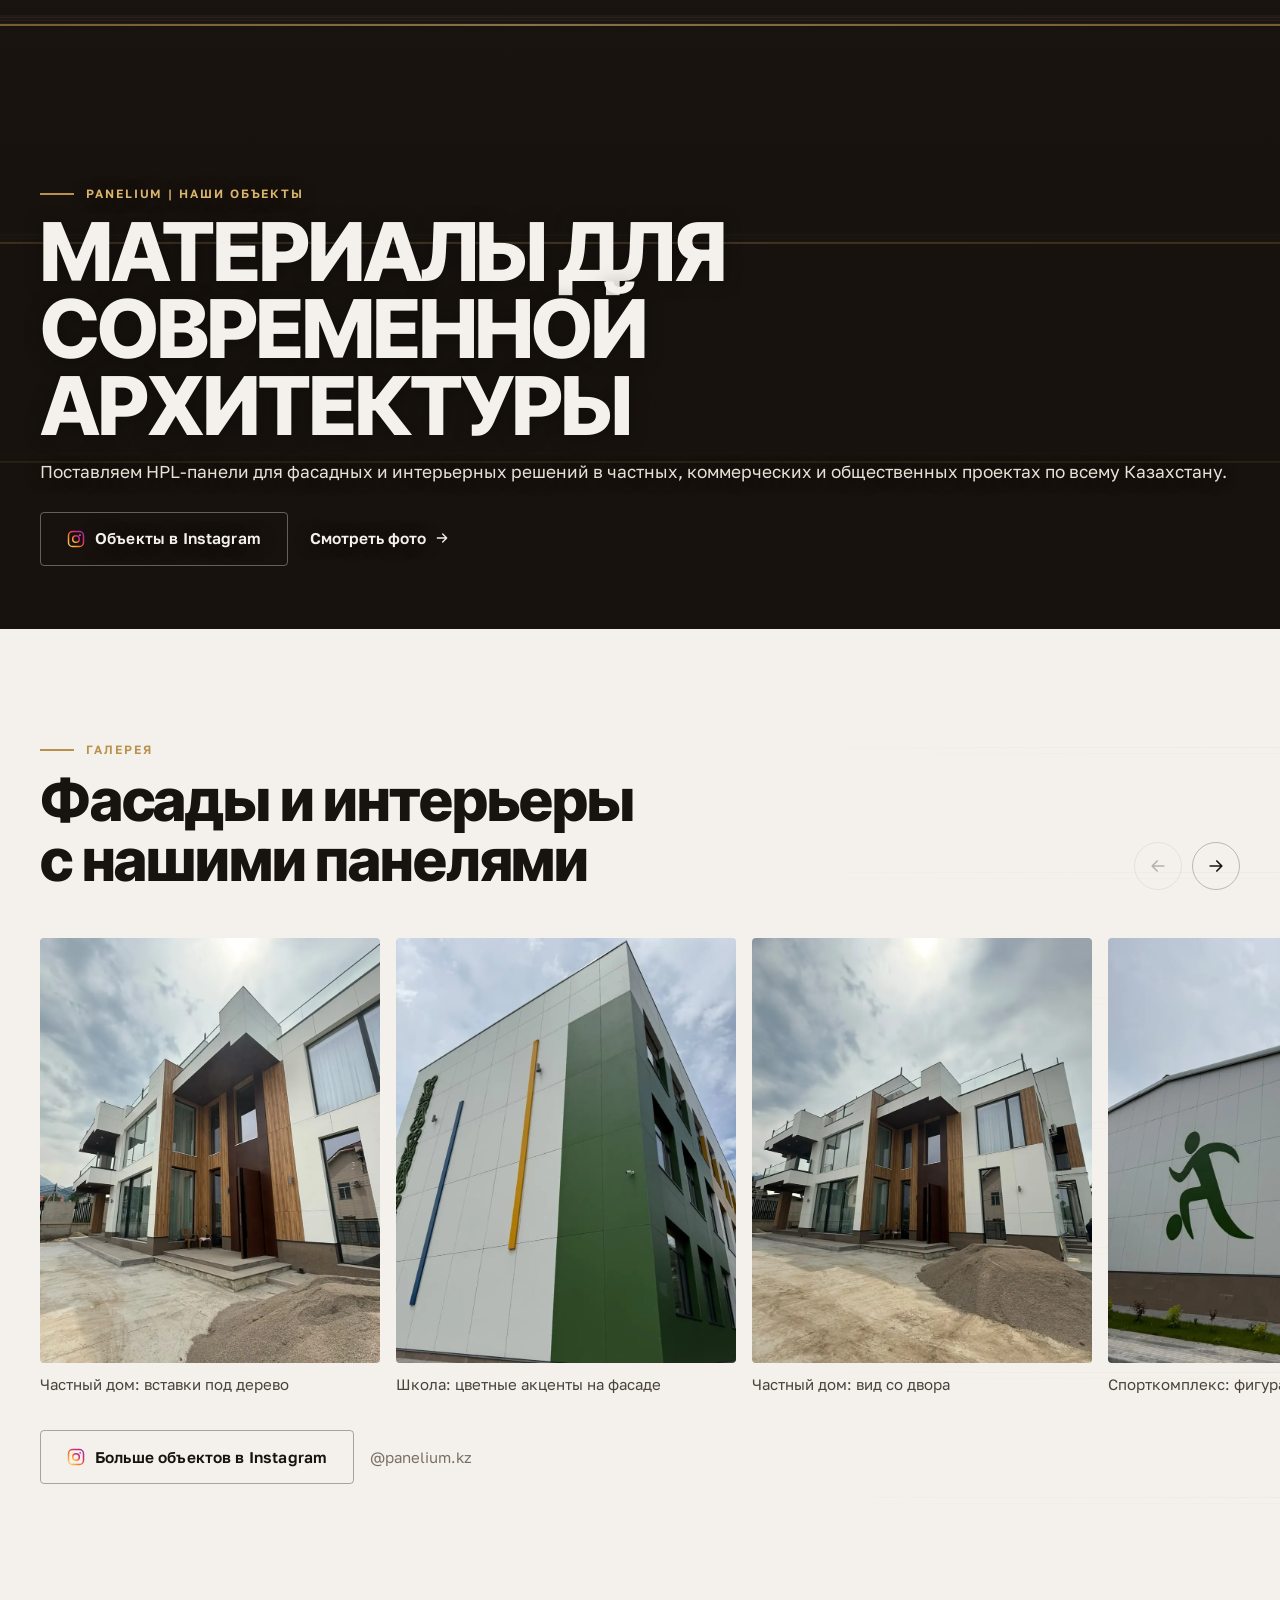
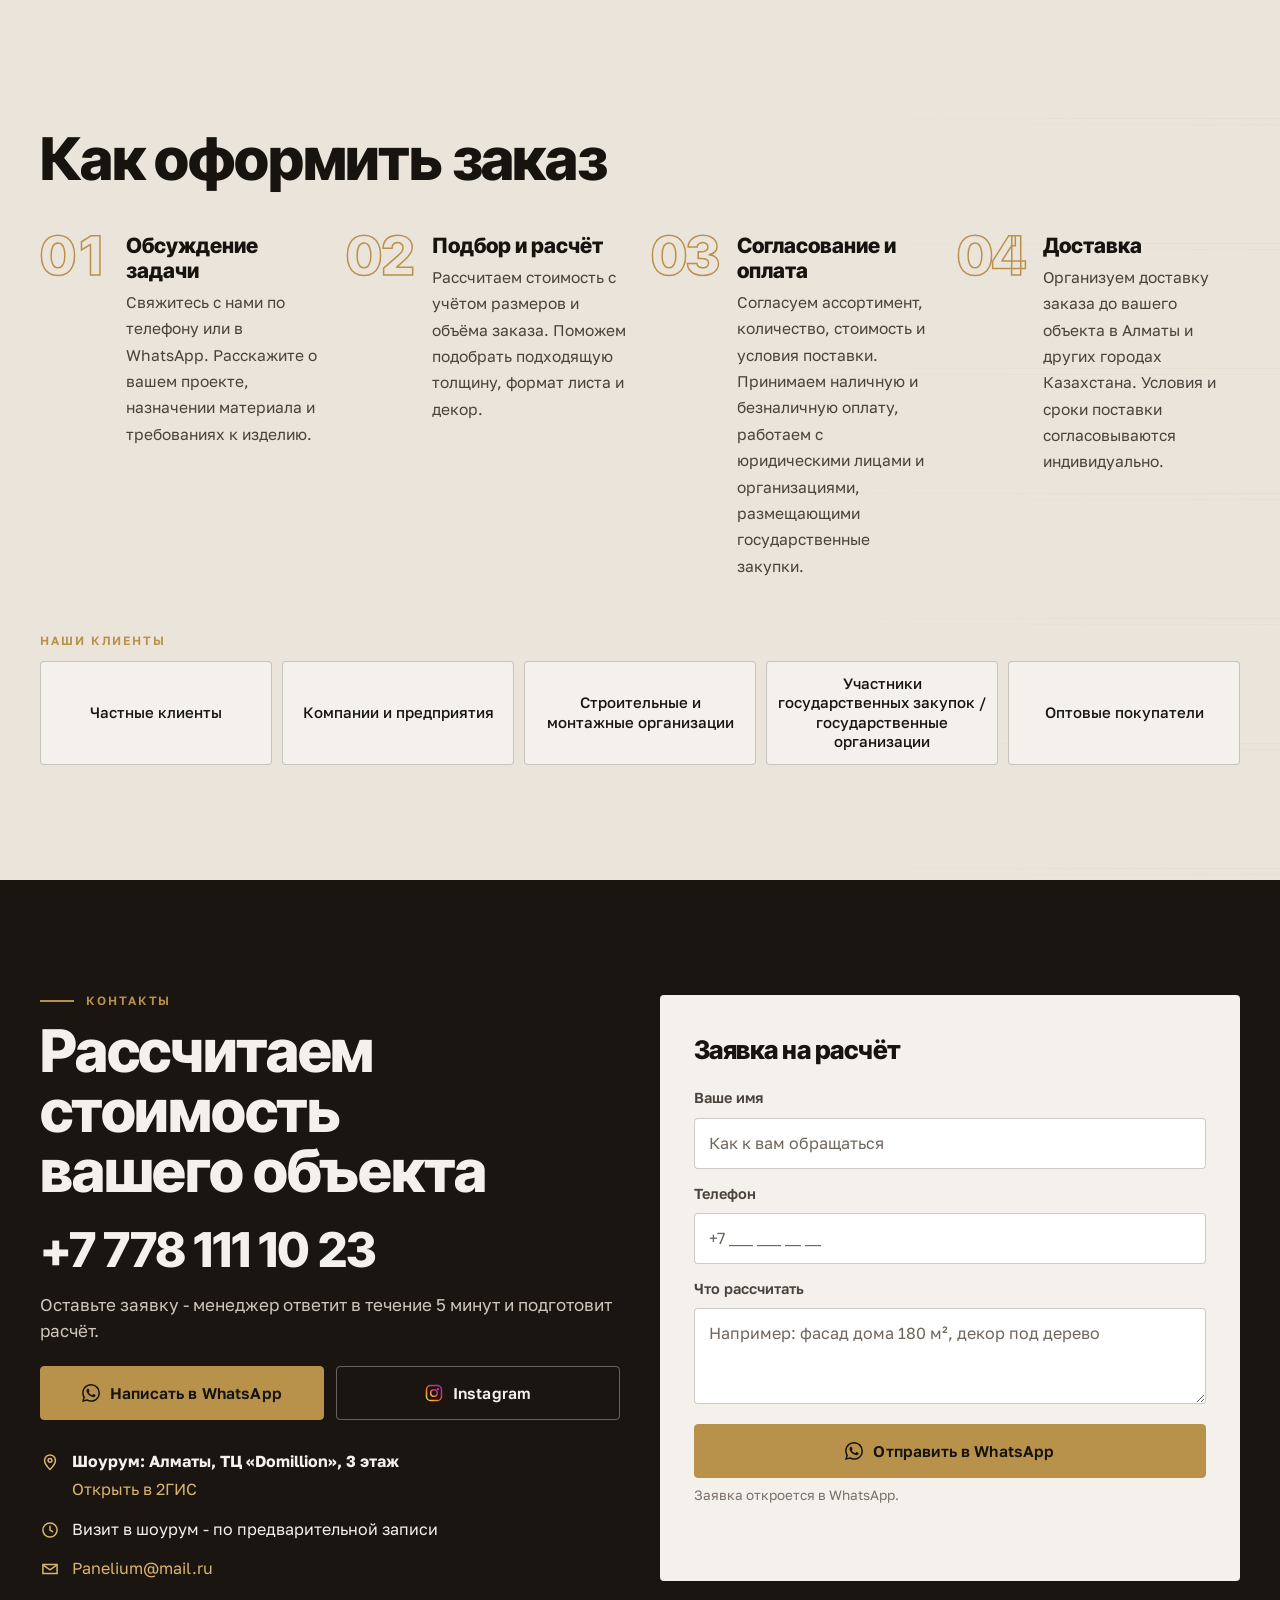
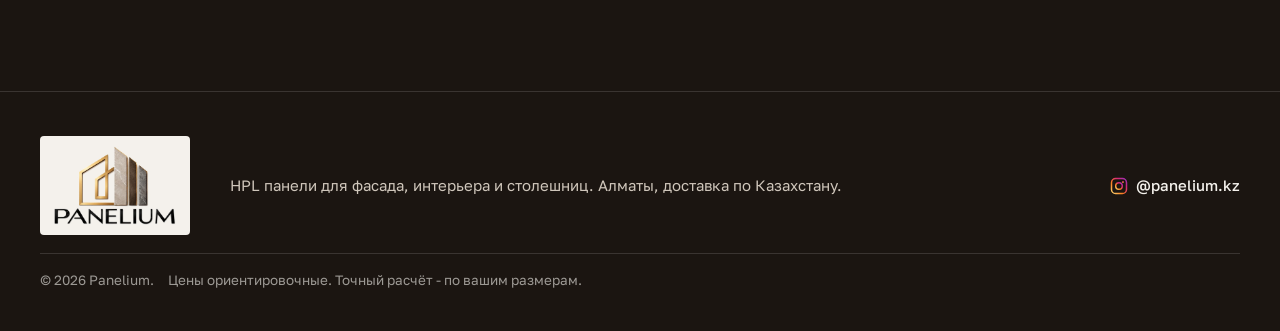
==== commit 03e5668f: "Перегородки: фото клиента вместо заглушки" ====
--- a/index.html
+++ b/index.html
@@ -28,7 +28,7 @@
 <link rel="stylesheet" href="https://fonts.googleapis.com/css2?family=Inter+Tight:wght@500;800&family=Golos+Text:wght@400;500;600&display=swap">
 <link rel="preload" as="image" href="assets/img/hero-hpl-wide.webp" media="(min-width: 761px)" fetchpriority="high">
 <link rel="preload" as="image" href="assets/img/hero-hpl-tall.webp" media="(max-width: 760px)" fetchpriority="high">
-<link rel="stylesheet" href="styles.css?v=20261016-2">
+<link rel="stylesheet" href="styles.css?v=20261016-3">
 <script type="application/ld+json">
 {
   "@context": "https://schema.org",
@@ -215,7 +215,7 @@
     </div>
     <div class="cards">
       <article class="card rv" id="peregorodki">
-        <div class="card-ph ph-empty" aria-hidden="true"><span class="ph-lbl" data-i="k.ph">Фото объекта</span><span class="ph-sub" data-i="k.c1">Перегородки</span></div>
+        <div class="card-ph"><img src="assets/img/card-peregorodki.webp" width="584" height="731" alt="Перегородки из HPL под дерево в общественном санузле" data-i-alt="k.c1a" loading="lazy" decoding="async"></div>
         <h3 data-i="k.c1">Перегородки</h3>
         <p data-i="k.c1t">Для санитарных зон, душевых, кабин и помещений с высокой проходимостью.</p>
         <a class="lnk" data-wa="pereg" href="https://wa.me/77781111023"><svg width="16" height="16"><use href="#ic-wa"/></svg><span data-i="cta.price">Узнать цену</span></a>
@@ -544,6 +544,6 @@
   <a class="st-ig" href="https://www.instagram.com/panelium.kz/" target="_blank" rel="noopener" aria-label="Instagram Panelium" data-i-aria="ig.aria"><svg width="20" height="20"><use href="#ic-ig"/></svg></a>
 </div>
 
-<script src="script.js?v=20261016-2" defer></script>
+<script src="script.js?v=20261016-3" defer></script>
 </body>
 </html>
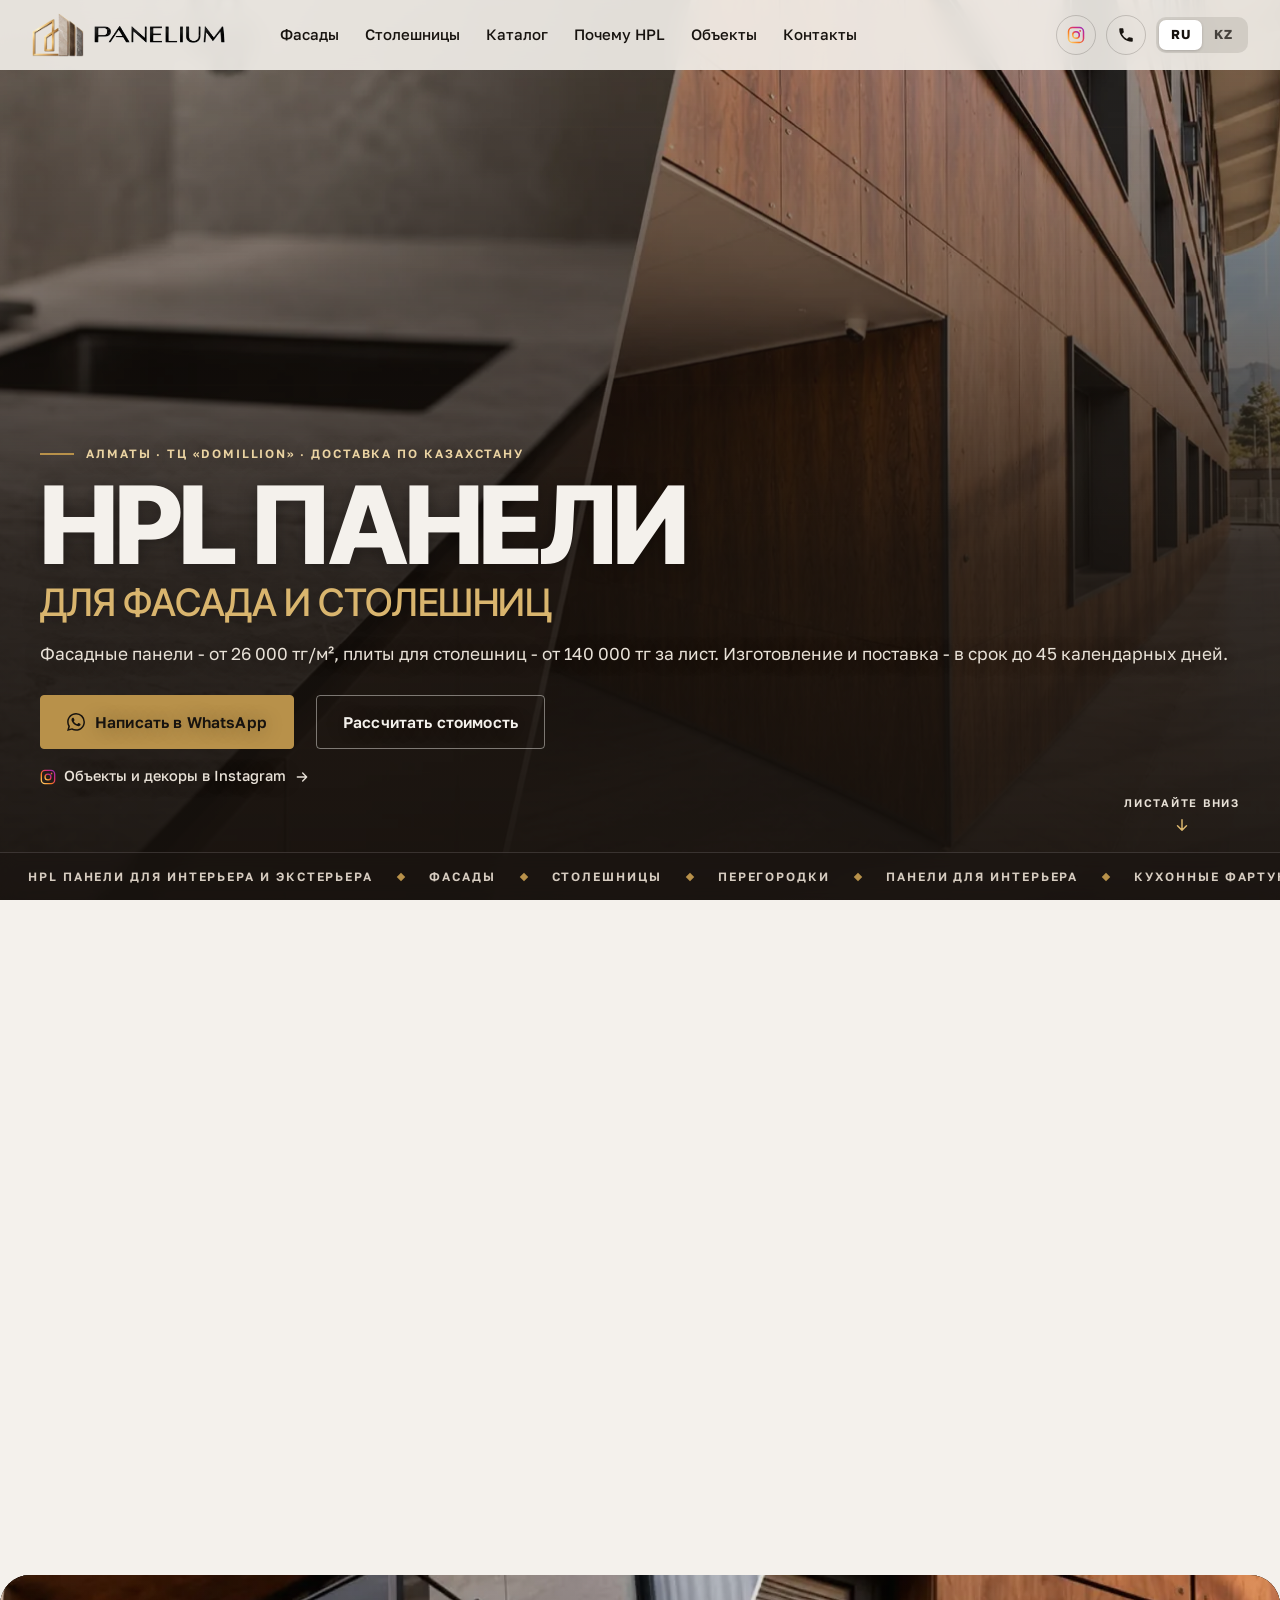
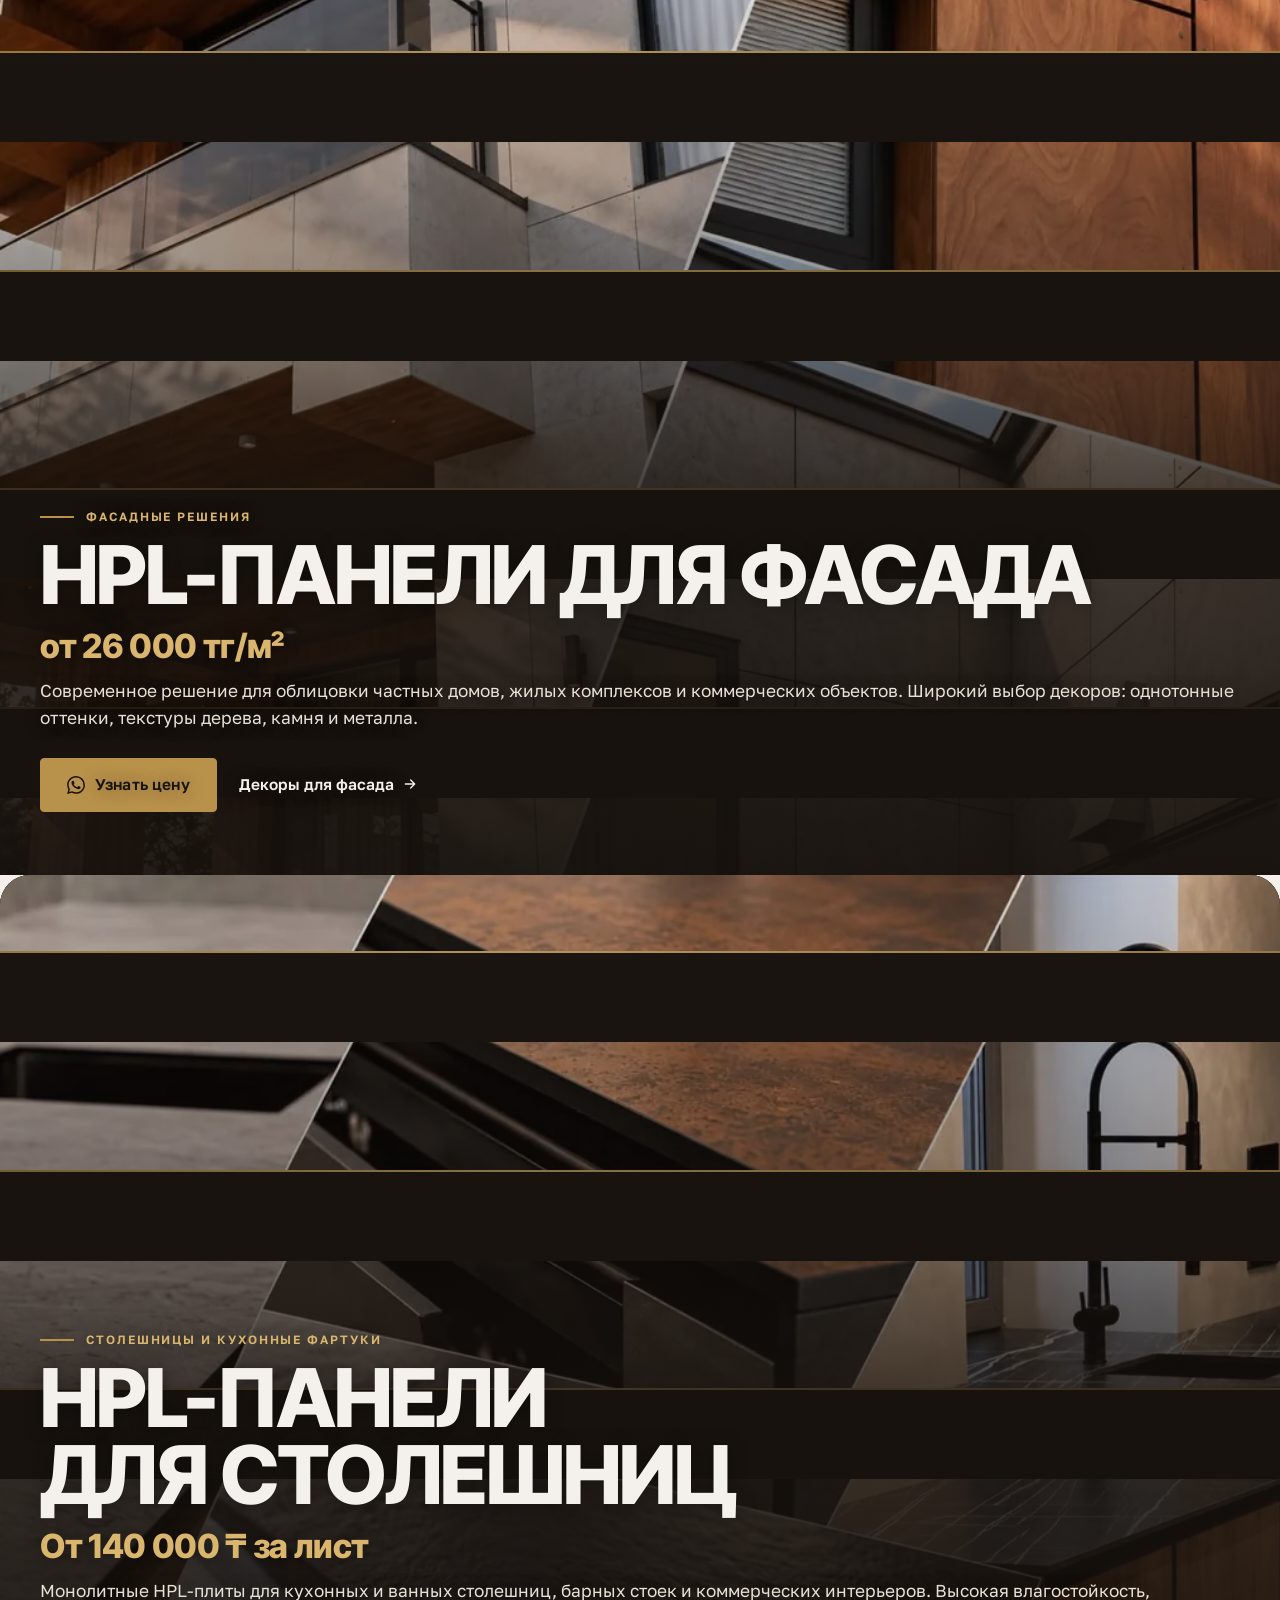
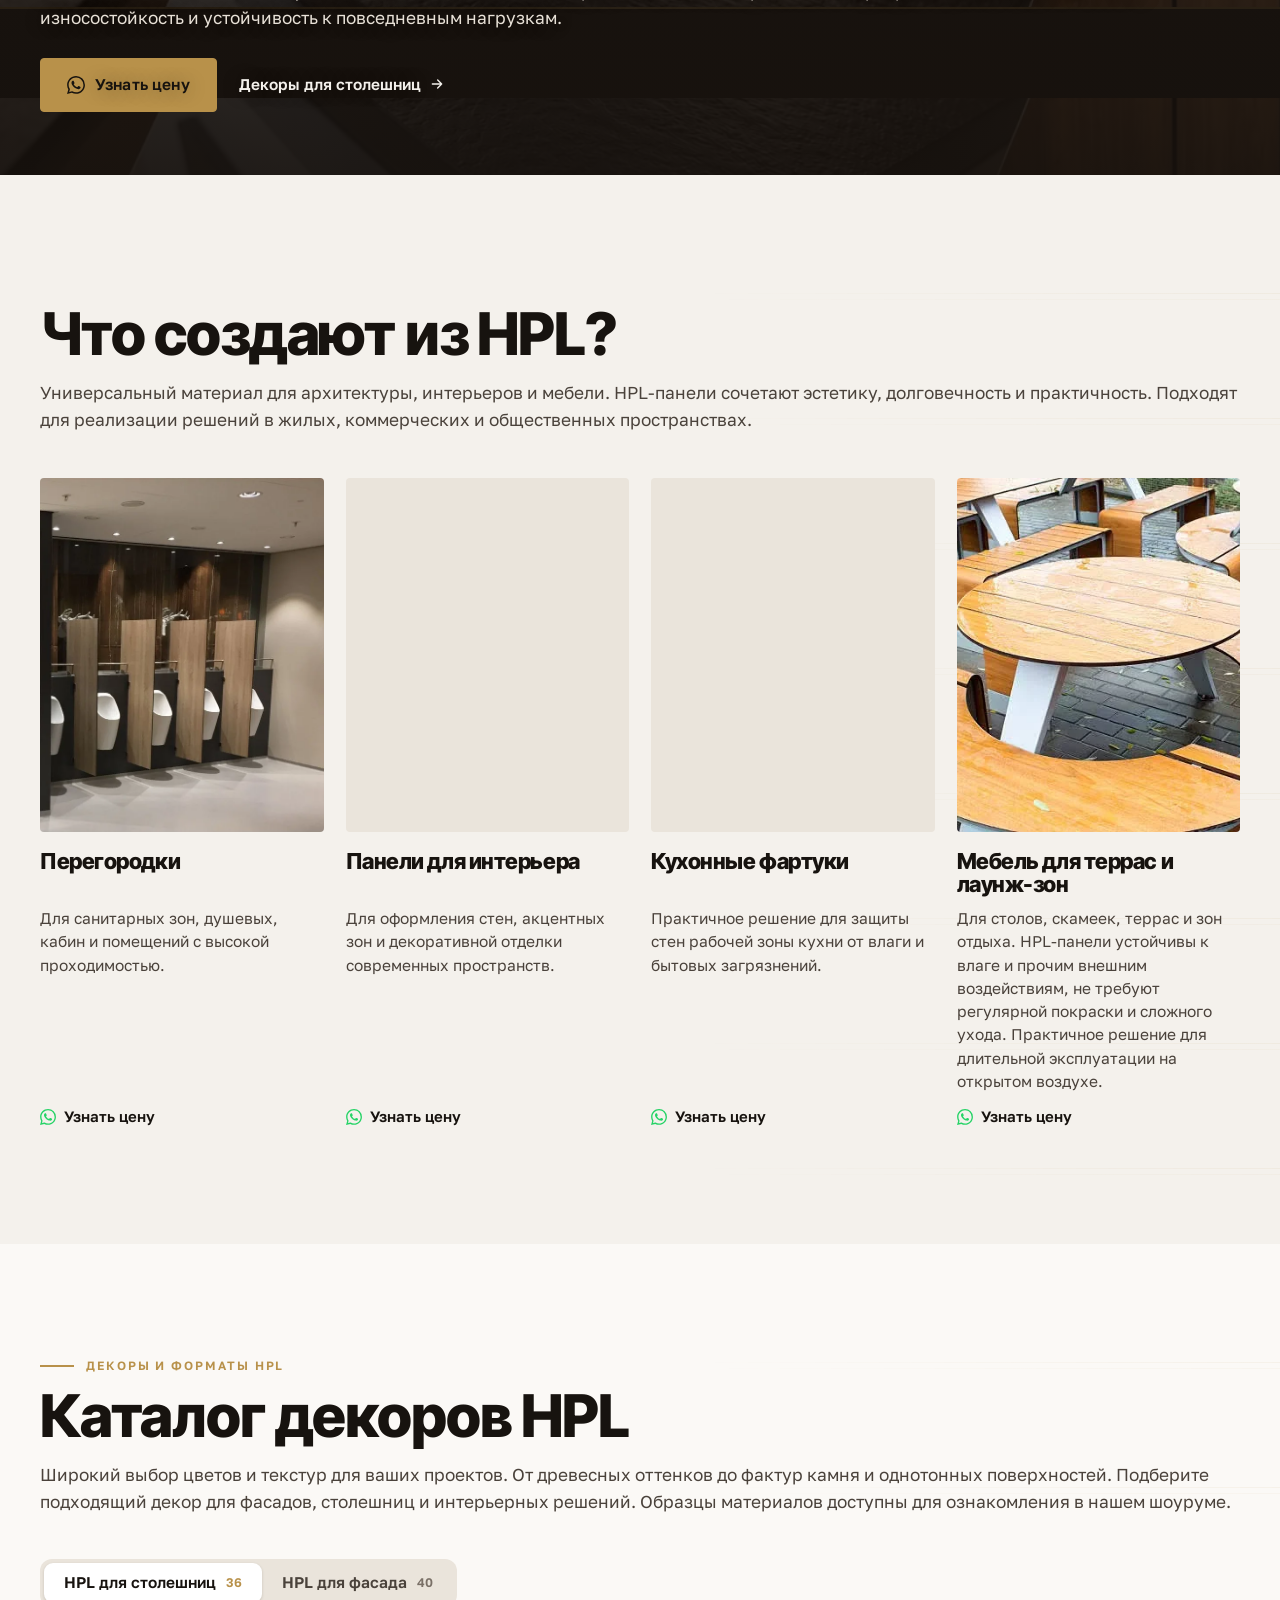
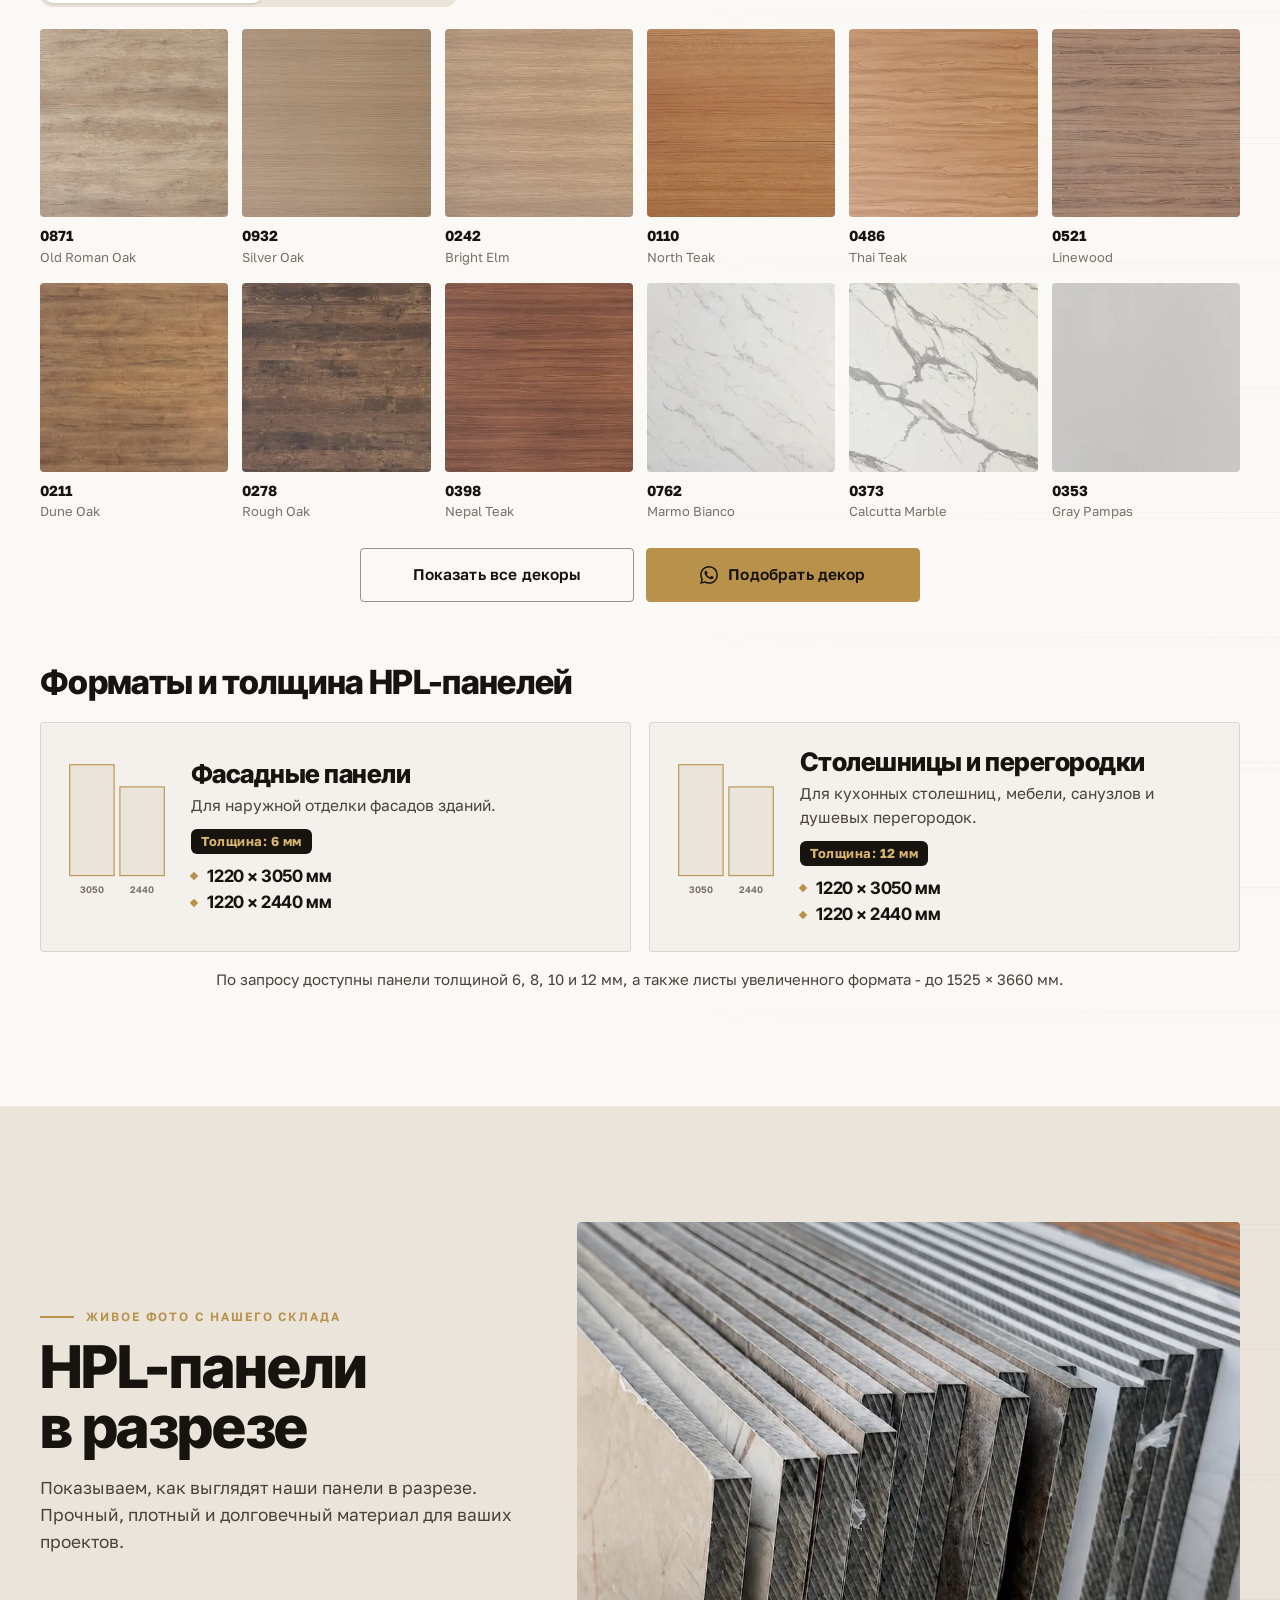
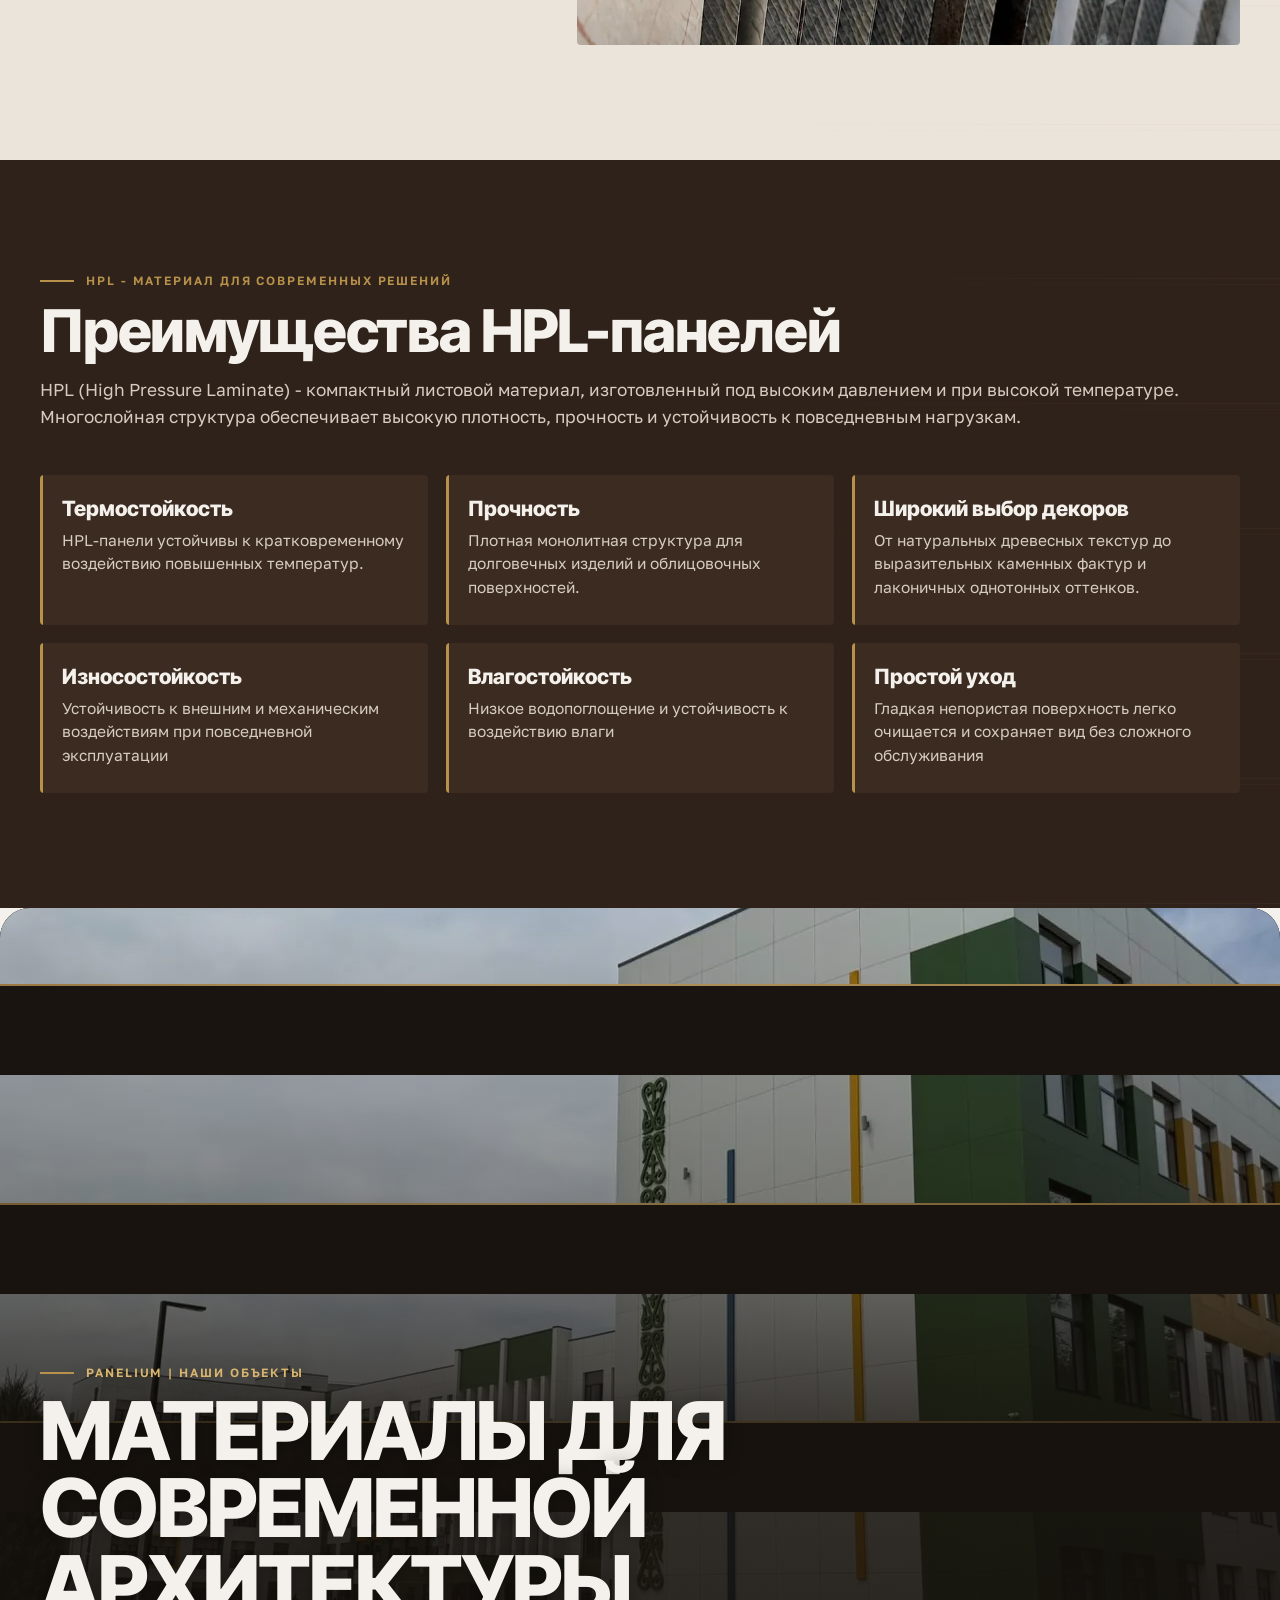
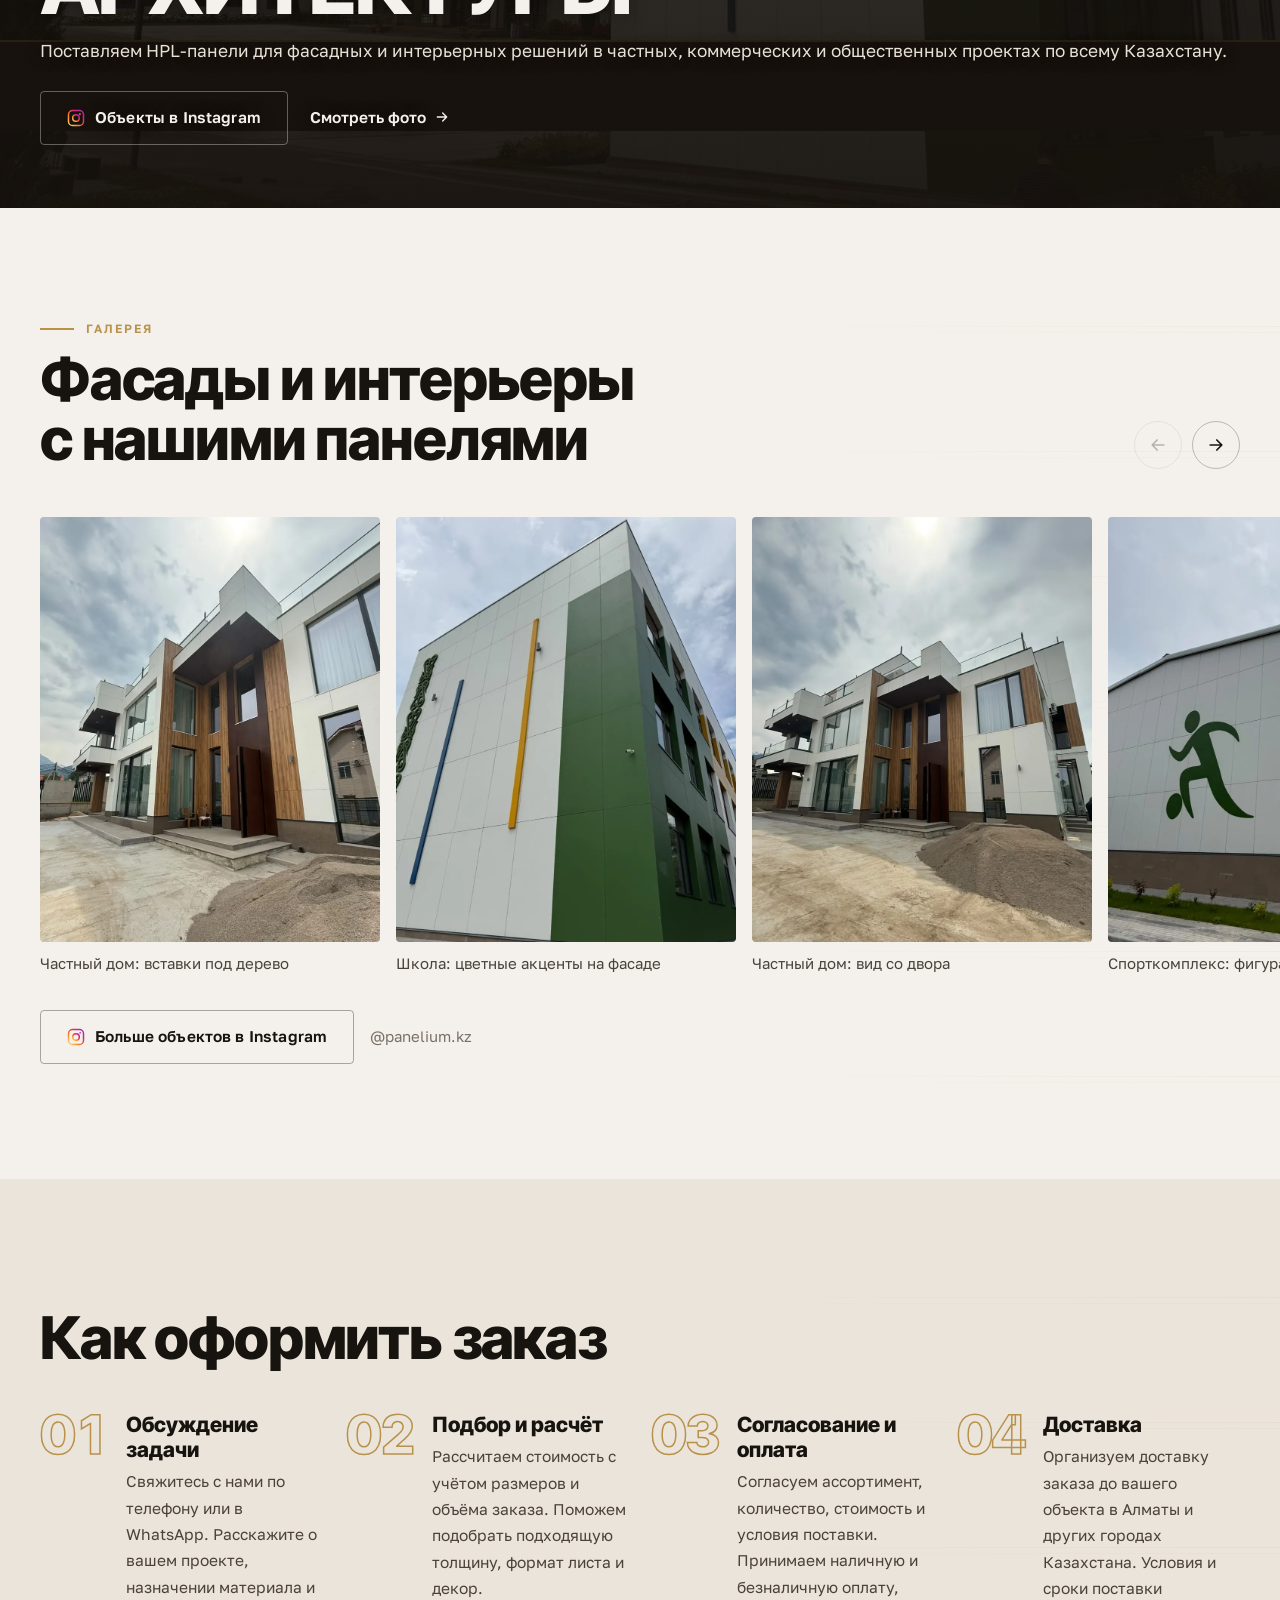
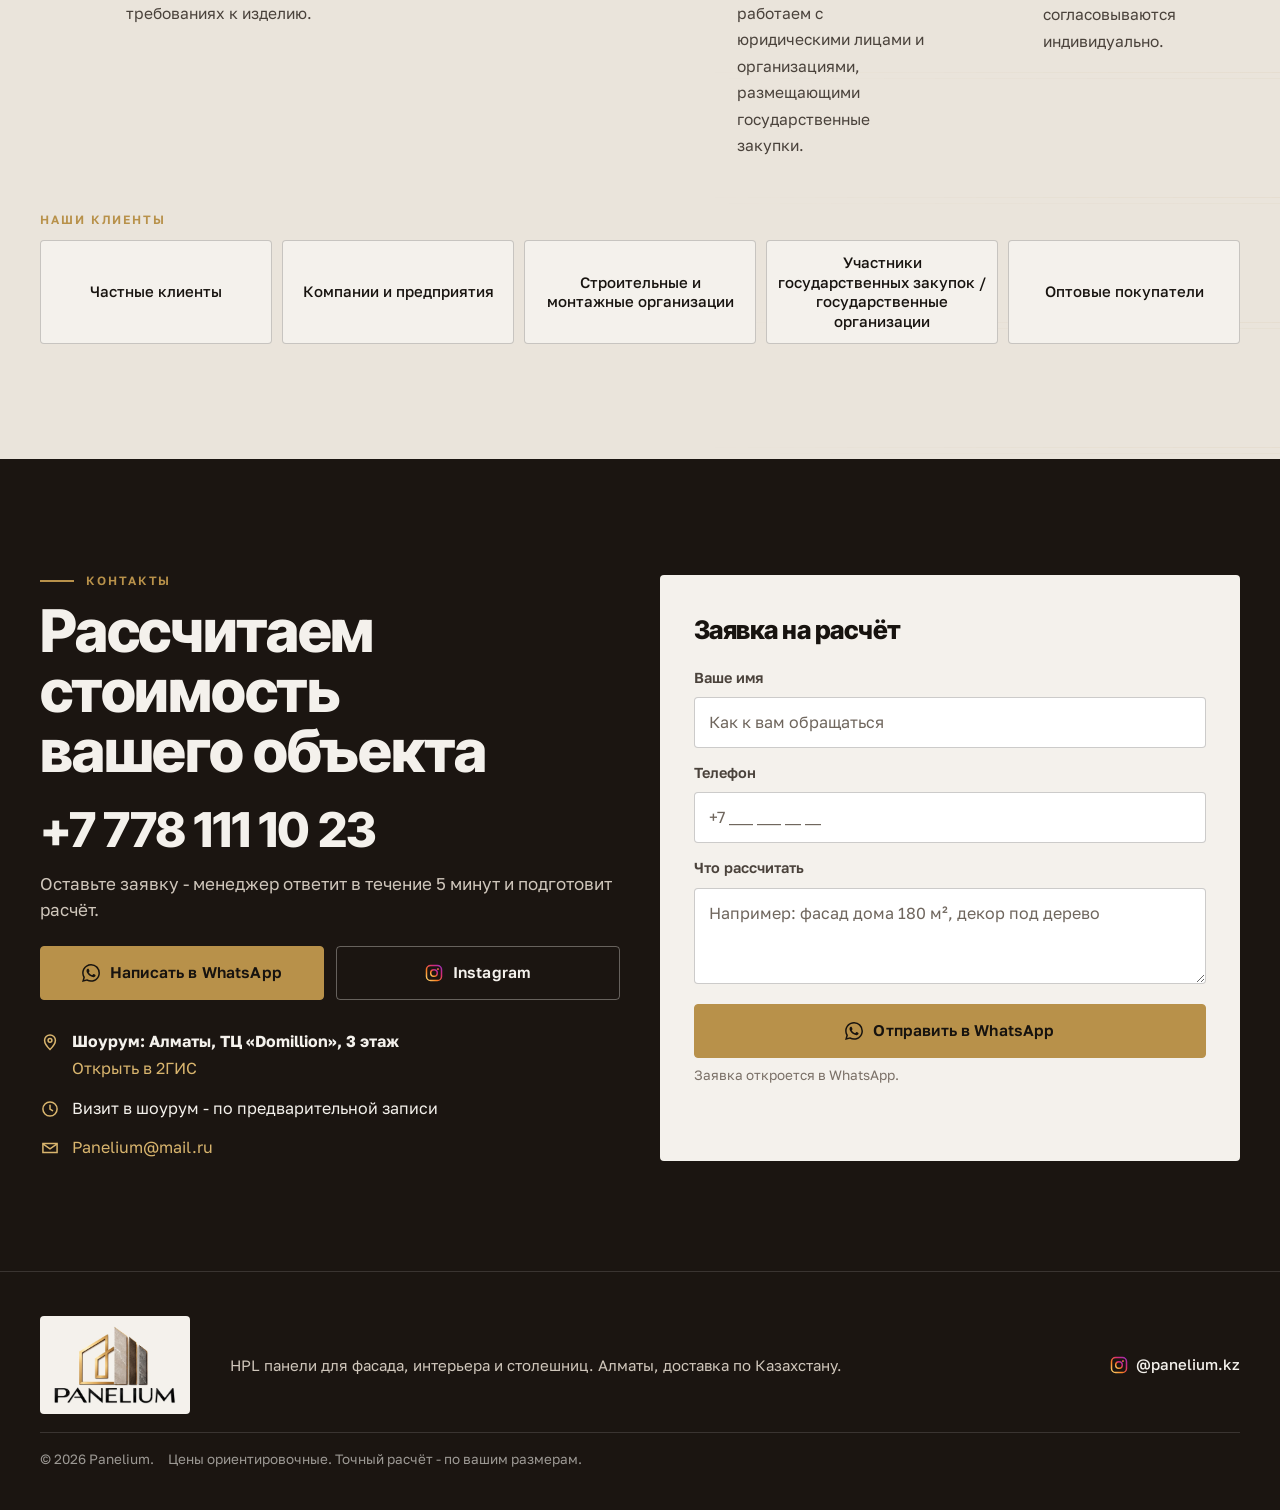
==== commit e486e8d8: "Почему HPL: шесть плиток без фото" ====
--- a/index.html
+++ b/index.html
@@ -28,7 +28,7 @@
 <link rel="stylesheet" href="https://fonts.googleapis.com/css2?family=Inter+Tight:wght@500;800&family=Golos+Text:wght@400;500;600&display=swap">
 <link rel="preload" as="image" href="assets/img/hero-hpl-wide.webp" media="(min-width: 761px)" fetchpriority="high">
 <link rel="preload" as="image" href="assets/img/hero-hpl-tall.webp" media="(max-width: 760px)" fetchpriority="high">
-<link rel="stylesheet" href="styles.css?v=20261016-3">
+<link rel="stylesheet" href="styles.css?v=20261016-4">
 <script type="application/ld+json">
 {
   "@context": "https://schema.org",
@@ -387,21 +387,13 @@
       <h2 data-i="h.h2">Преимущества HPL-панелей</h2>
       <p class="lead" data-i="h.lead">HPL (High Pressure Laminate) - компактный листовой материал, изготовленный под высоким давлением и при высокой температуре. Многослойная структура обеспечивает высокую плотность, прочность и устойчивость к повседневным нагрузкам.</p>
     </div>
-    <div class="bento">
-      <figure class="bt bt-fire rv">
-        <img src="assets/img/hpl-fire.webp" width="1200" height="676" alt="Тест HPL панели открытым пламенем горелки" data-i-alt="h.f1a" loading="lazy" decoding="async">
-        <figcaption><b data-i="h.f1">Термостойкость</b><span data-i="h.f1t">HPL-панели устойчивы к кратковременному воздействию повышенных температур.</span></figcaption>
-      </figure>
-      <figure class="bt bt-decor rv">
-        <img src="assets/img/hpl-samples.webp" width="900" height="675" alt="Образцы HPL панелей: декоры под дерево и камень" data-i-alt="h.f3a" loading="lazy" decoding="async">
-        <figcaption><b data-i="h.f3">Широкий выбор декоров</b><span data-i="h.f3t">От натуральных древесных текстур до выразительных каменных фактур и лаконичных однотонных оттенков.</span></figcaption>
-      </figure>
-      <div class="bt-tiles rv">
+    <div class="bt-tiles rv">
+        <div class="tile"><b data-i="h.f1">Термостойкость</b><span data-i="h.f1t">HPL-панели устойчивы к кратковременному воздействию повышенных температур.</span></div>
         <div class="tile"><b data-i="h.f2">Прочность</b><span data-i="h.f2t">Плотная монолитная структура для долговечных изделий и облицовочных поверхностей.</span></div>
+        <div class="tile"><b data-i="h.f3">Широкий выбор декоров</b><span data-i="h.f3t">От натуральных древесных текстур до выразительных каменных фактур и лаконичных однотонных оттенков.</span></div>
         <div class="tile"><b data-i="h.t1">Износостойкость</b><span data-i="h.t1t">Устойчивость к внешним и механическим воздействиям при повседневной эксплуатации</span></div>
         <div class="tile"><b data-i="h.t2">Влагостойкость</b><span data-i="h.t2t">Низкое водопоглощение и устойчивость к воздействию влаги</span></div>
         <div class="tile"><b data-i="h.t3">Простой уход</b><span data-i="h.t3t">Гладкая непористая поверхность легко очищается и сохраняет вид без сложного обслуживания</span></div>
-      </div>
     </div>
   </div>
 </section>
@@ -544,6 +536,6 @@
   <a class="st-ig" href="https://www.instagram.com/panelium.kz/" target="_blank" rel="noopener" aria-label="Instagram Panelium" data-i-aria="ig.aria"><svg width="20" height="20"><use href="#ic-ig"/></svg></a>
 </div>
 
-<script src="script.js?v=20261016-3" defer></script>
+<script src="script.js?v=20261016-4" defer></script>
 </body>
 </html>
--- a/styles.css
+++ b/styles.css
@@ -209,13 +209,12 @@
 .bt-fire,.bt-decor{grid-column:span 6}
 .bt img{aspect-ratio:4/3;height:auto;flex:0 0 auto}
 .bt figcaption{flex:1 1 auto}
-.bt-tiles{grid-column:1/-1;display:grid;grid-template-columns:repeat(4,minmax(0,1fr));gap:18px}
+.bt-tiles{display:grid;grid-template-columns:repeat(3,minmax(0,1fr));gap:18px}
 .tile{padding:22px 22px 24px;border-radius:var(--rad);background:var(--brown);display:flex;flex-direction:column;justify-content:flex-start;gap:8px;position:relative;overflow:hidden;min-height:150px}
 .tile::before{content:"";position:absolute;left:0;top:0;bottom:0;width:3px;background:var(--gold)}
 .tile b{font:800 21px/1.15 var(--fd)}
 .tile span{font-size:15.5px;color:var(--fg2);line-height:1.5}
-@media (max-width:1100px){.bt-tiles{grid-template-columns:repeat(2,minmax(0,1fr))}}
-@media (max-width:900px){.bt-fire,.bt-decor{grid-column:1/-1}.bt img{aspect-ratio:16/10}.bt-tiles{grid-template-columns:1fr}}
+@media (max-width:900px){.bt-tiles{grid-template-columns:repeat(2,minmax(0,1fr))}}
 @media (max-width:520px){.bt-tiles{gap:12px;grid-template-columns:1fr}.tile{padding:18px 16px 20px;min-height:0}.tile b{font-size:18px}.tile span{font-size:14.5px}}
 
 /* ---------- лента объектов ---------- */
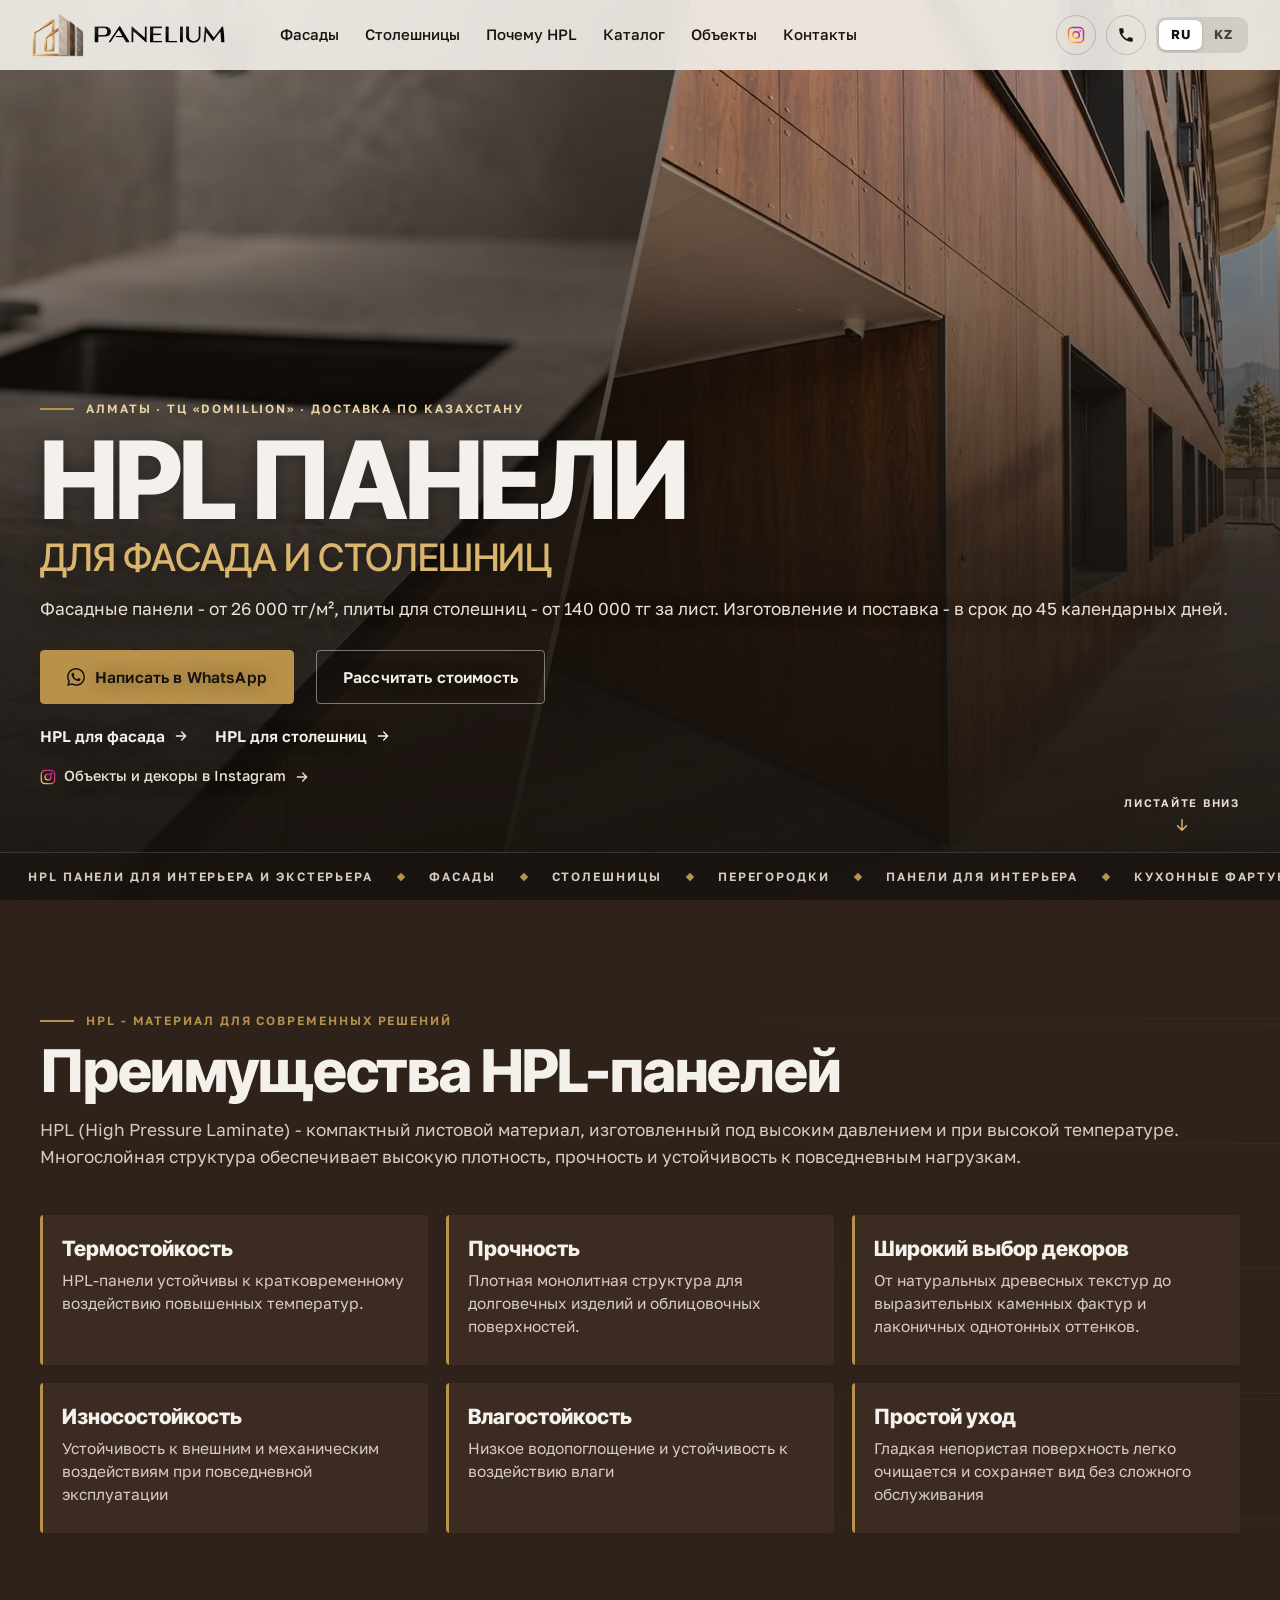
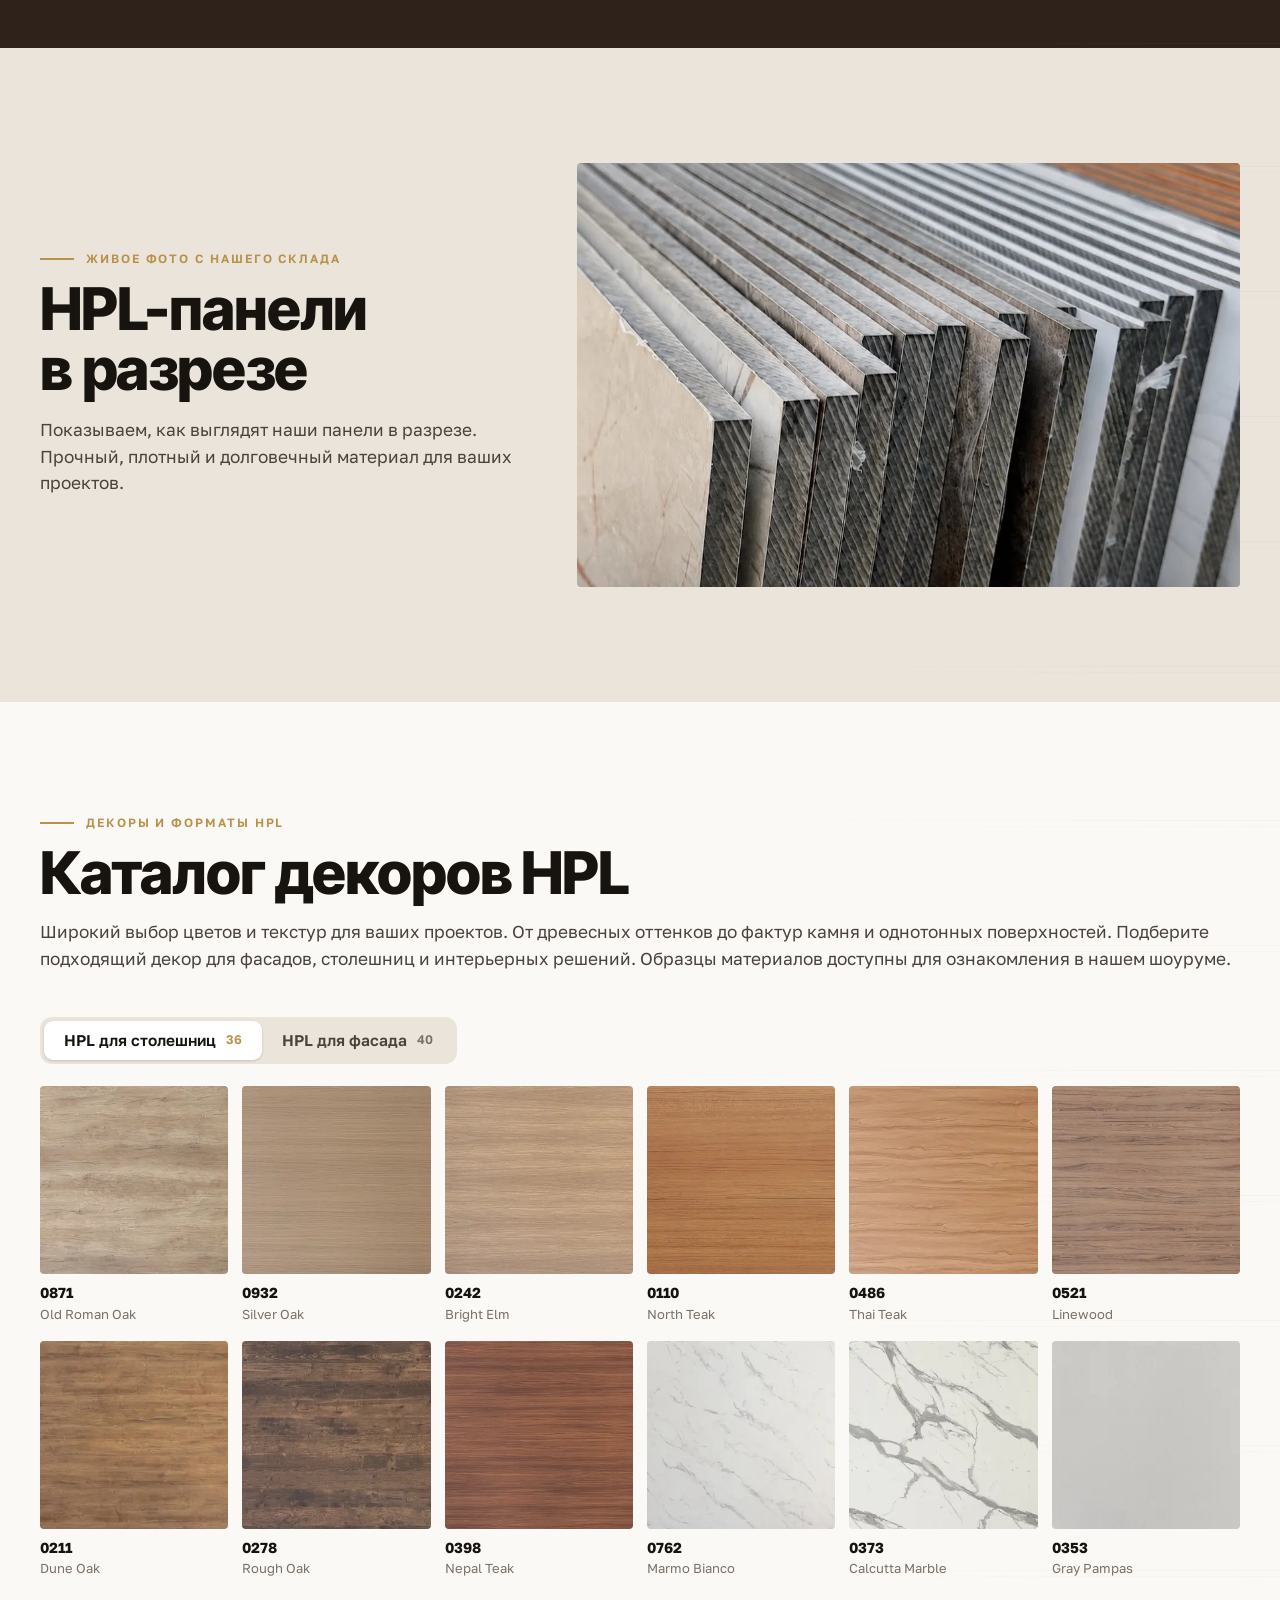
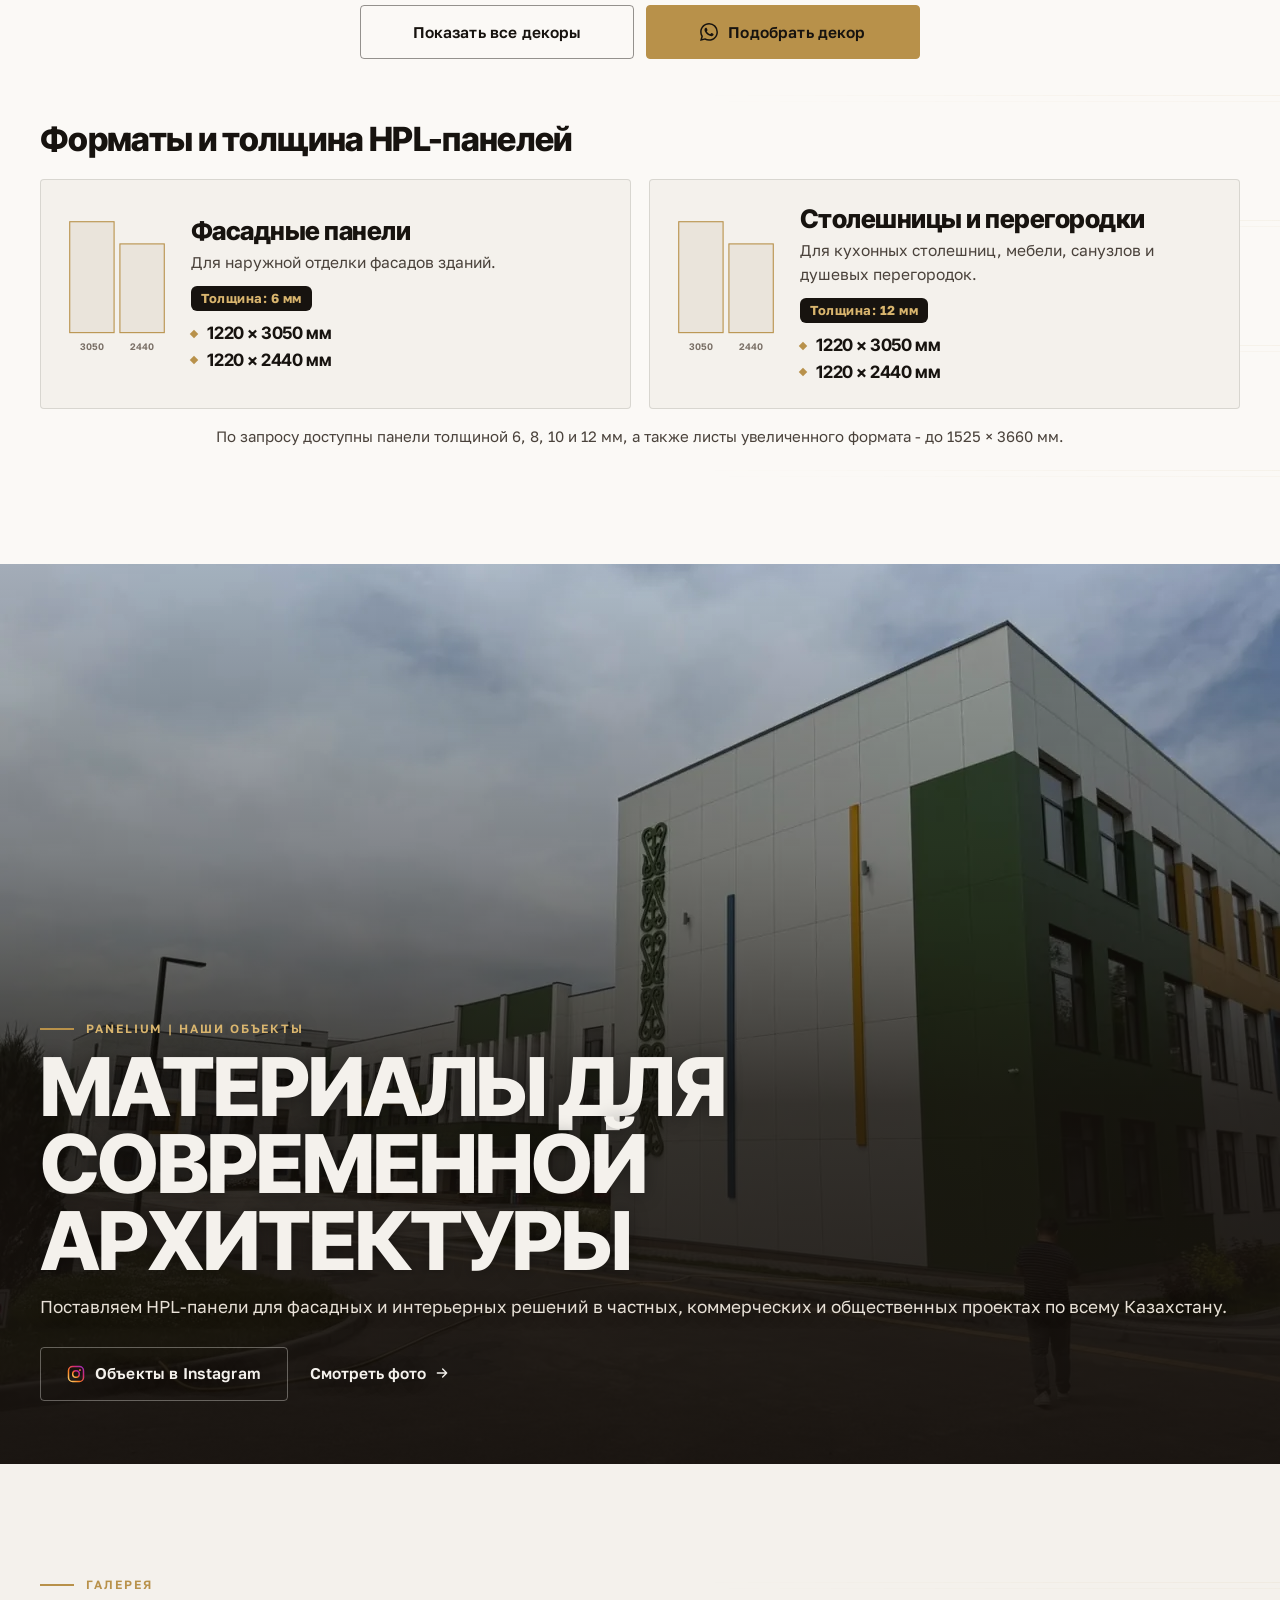
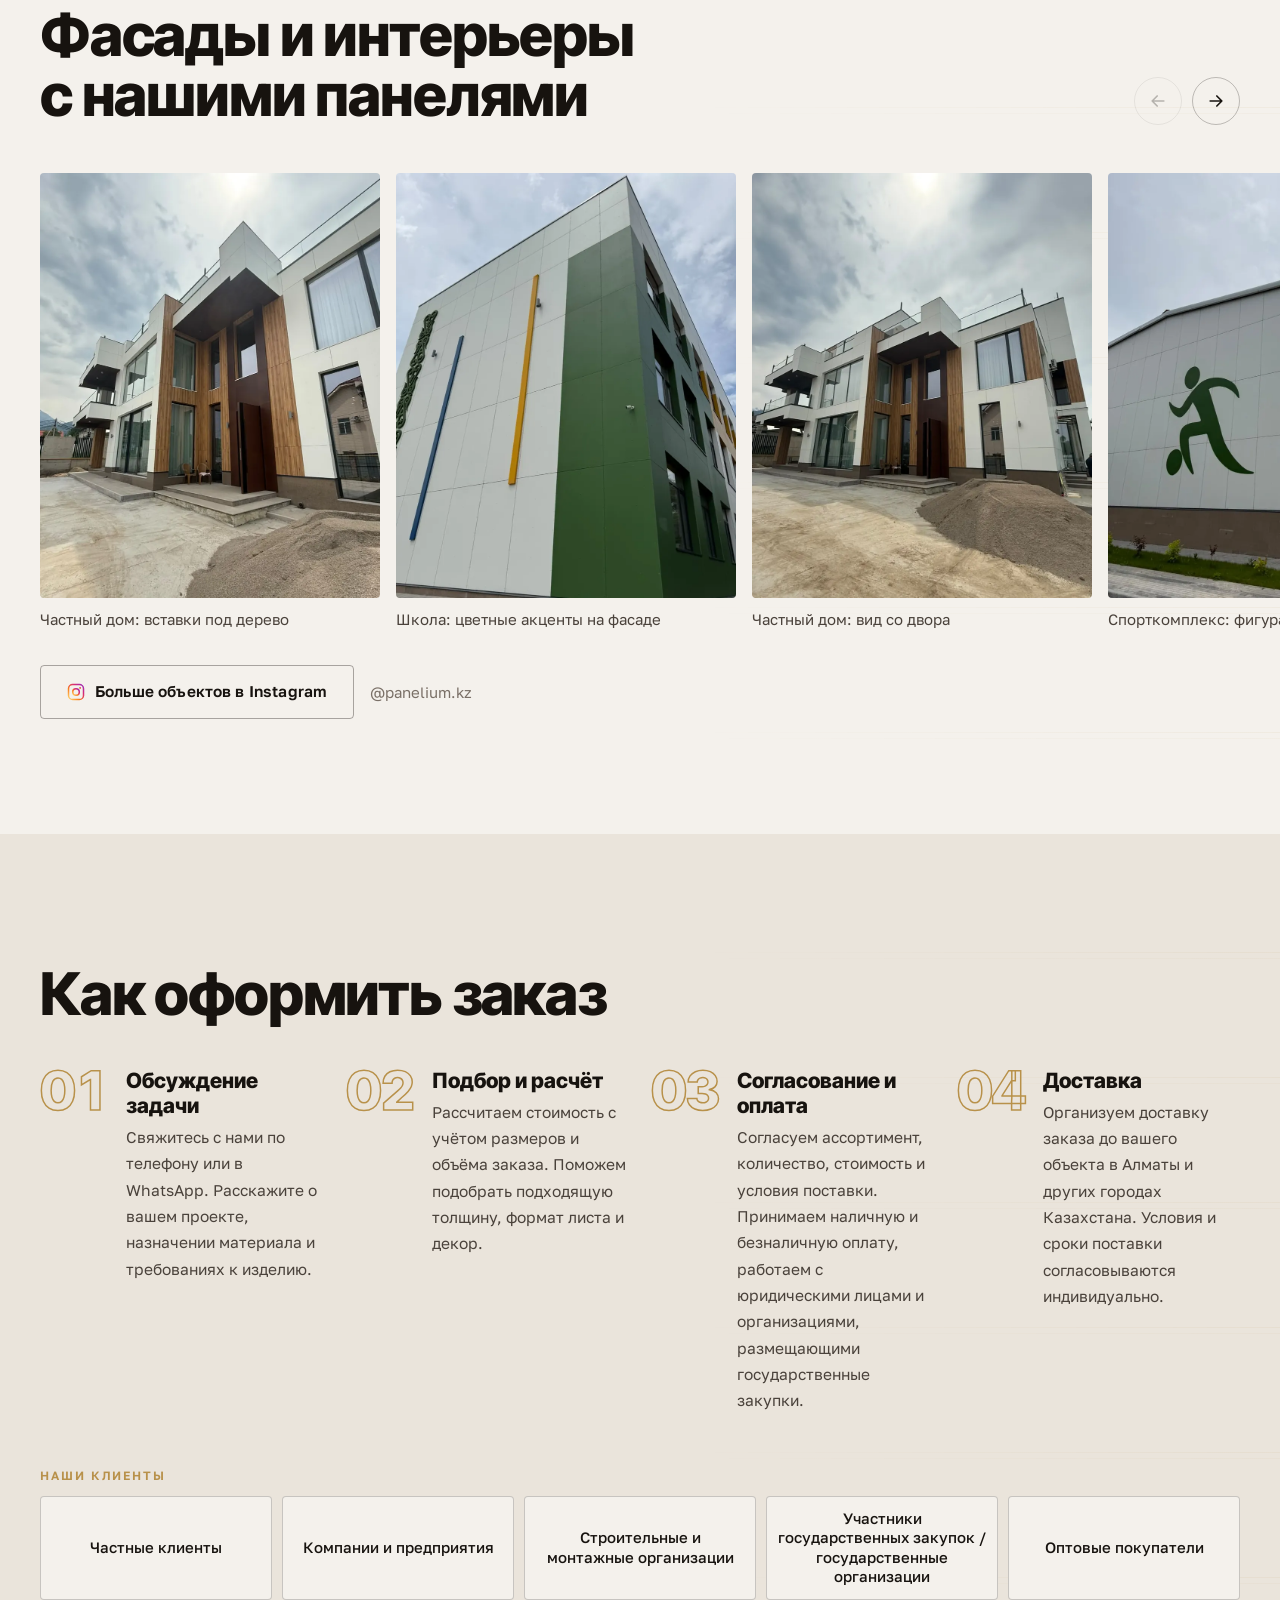
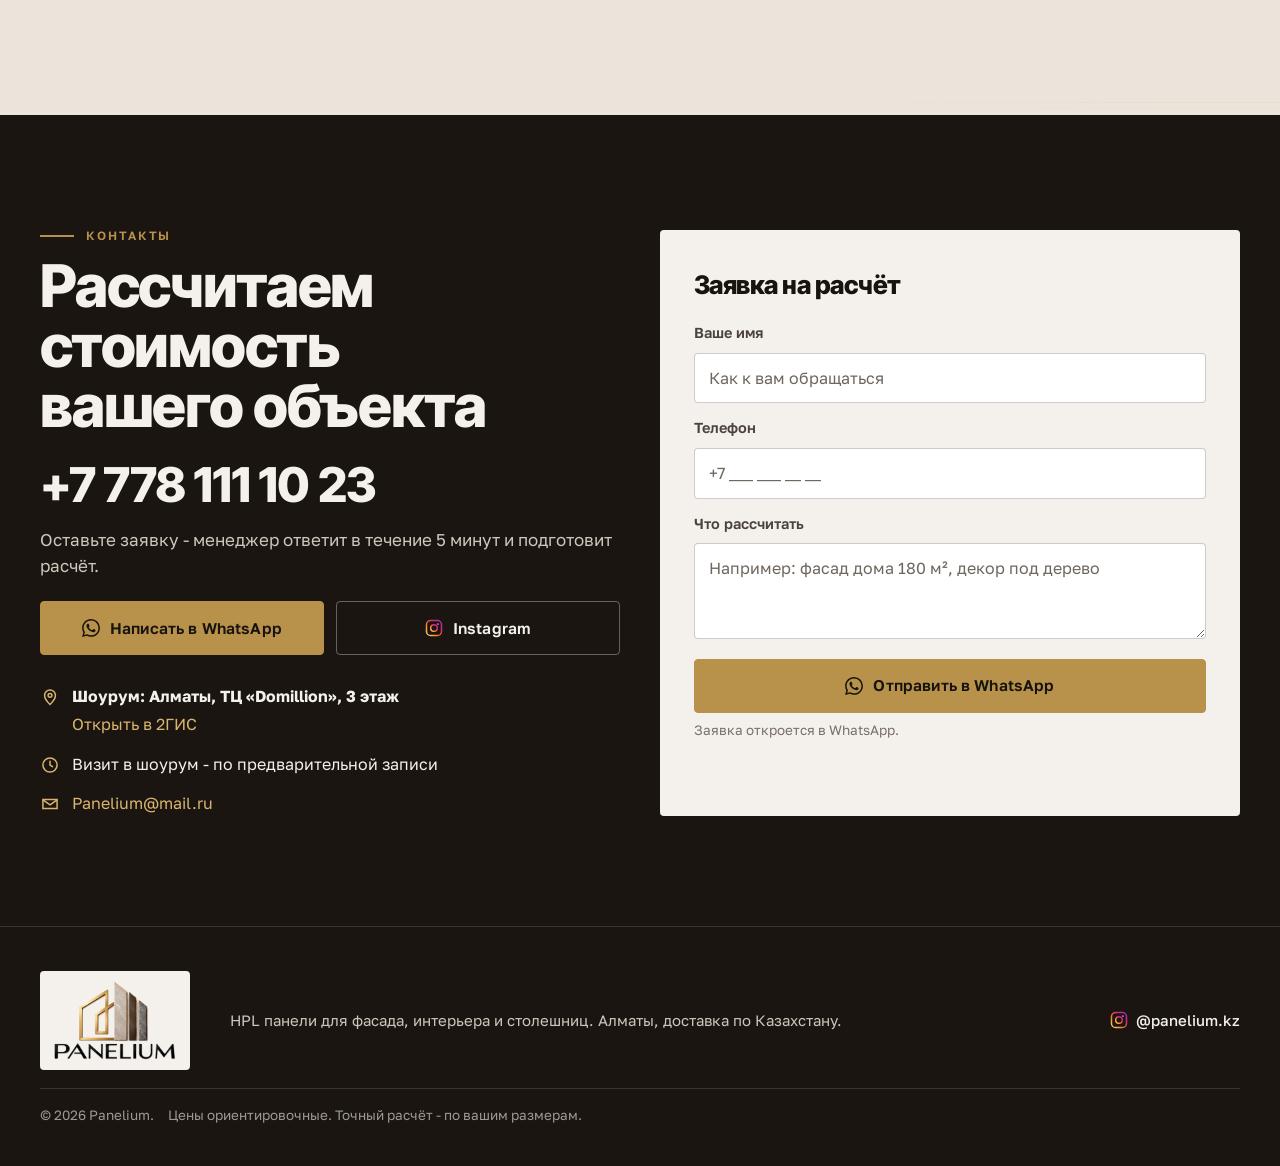
==== commit 1dc23b85: "Три страницы: общая, фасад и столешницы; новый порядок блоков; без тяжёлых анимаций; мобильная верси" ====
--- a/index.html
+++ b/index.html
@@ -3,22 +3,22 @@
 <head>
 <meta charset="utf-8">
 <meta name="viewport" content="width=device-width, initial-scale=1, viewport-fit=cover">
-<title>HPL панели для фасада и столешниц в Алматы - Panelium</title>
-<meta name="description" content="Panelium: HPL панели для фасада от 26 000 тг/м², плиты для столешниц от 140 000 тг за лист, панели для интерьера и перегородки. Более 70 декоров. Шоурум в Алматы (ТЦ «Domillion»), доставка по Казахстану за 45 дней.">
+<title>HPL панели для фасада и столешниц в Алматы - Panelium</title>
+<meta name="description" content="Panelium: HPL панели для фасада от 26 000 тг/м², плиты для столешниц от 140 000 ₸ за лист. Более 70 декоров. Шоурум в Алматы (ТЦ «Domillion»), доставка по Казахстану, срок до 45 дней.">
 <link rel="canonical" href="https://songokura.github.io/panelium/">
 <meta name="theme-color" content="#F4F1EC">
 <meta property="og:type" content="website">
 <meta property="og:locale" content="ru_RU">
 <meta property="og:site_name" content="Panelium">
 <meta property="og:title" content="HPL панели для фасада и столешниц в Алматы - Panelium">
-<meta property="og:description" content="Фасадные HPL панели от 26 000 тг/м², столешницы от 140 000 тг за лист. Шоурум в Алматы, доставка по Казахстану за 45 дней.">
+<meta property="og:description" content="Фасадные HPL панели от 26 000 тг/м², столешницы от 140 000 ₸ за лист. Шоурум в Алматы, доставка по Казахстану за 45 дней.">
 <meta property="og:url" content="https://songokura.github.io/panelium/">
 <meta property="og:image" content="https://songokura.github.io/panelium/assets/og-image.jpg">
 <meta property="og:image:width" content="1200">
 <meta property="og:image:height" content="630">
 <meta name="twitter:card" content="summary_large_image">
 <meta name="twitter:title" content="HPL панели для фасада и столешниц в Алматы - Panelium">
-<meta name="twitter:description" content="Фасадные HPL панели от 26 000 тг/м², столешницы от 140 000 тг за лист. Шоурум в Алматы, доставка по Казахстану.">
+<meta name="twitter:description" content="Фасадные HPL панели от 26 000 тг/м², столешницы от 140 000 ₸ за лист. Шоурум в Алматы, доставка по Казахстану за 45 дней.">
 <meta name="twitter:image" content="https://songokura.github.io/panelium/assets/og-image.jpg">
 <link rel="icon" href="favicon.ico" sizes="16x16 32x32 48x48">
 <link rel="icon" href="assets/icon-192.png" type="image/png" sizes="192x192">
@@ -28,7 +28,7 @@
 <link rel="stylesheet" href="https://fonts.googleapis.com/css2?family=Inter+Tight:wght@500;800&family=Golos+Text:wght@400;500;600&display=swap">
 <link rel="preload" as="image" href="assets/img/hero-hpl-wide.webp" media="(min-width: 761px)" fetchpriority="high">
 <link rel="preload" as="image" href="assets/img/hero-hpl-tall.webp" media="(max-width: 760px)" fetchpriority="high">
-<link rel="stylesheet" href="styles.css?v=20261016-4">
+<link rel="stylesheet" href="styles.css?v=20261016-6">
 <script type="application/ld+json">
 {
   "@context": "https://schema.org",
@@ -73,7 +73,7 @@
   <symbol id="ic-clock" viewBox="0 0 24 24"><circle cx="12" cy="12" r="8.5" fill="none" stroke="currentColor" stroke-width="1.8"/><path fill="none" stroke="currentColor" stroke-width="1.8" stroke-linecap="round" d="M12 7.5V12l3 2"/></symbol>
 </svg>
 
-<a class="skip" href="#fasad" data-i="skip">К содержанию</a>
+<a class="skip" href="#pochemu" data-i="skip">К содержанию</a>
 
 <header class="hdr" id="hdr">
   <div class="hdr-in">
@@ -82,11 +82,11 @@
       <img class="brand-word" src="assets/logo-word.webp" width="240" height="33" alt="Panelium" decoding="async">
     </a>
     <nav class="nav" aria-label="Разделы сайта" data-i-aria="nav.aria">
-      <a href="#fasad" data-i="nav.fasad">Фасады</a>
-      <a href="#stoleshnitsy" data-i="nav.stol">Столешницы</a>
-      <a href="#katalog" data-i="nav.katalog">Каталог</a>
+      <a href="fasad/" data-i="nav.fasad">Фасады</a>
+      <a href="stoleshnitsy/" data-i="nav.stol">Столешницы</a>
       <a href="#pochemu" data-i="nav.hpl">Почему HPL</a>
-      <a href="#obekty" data-i="nav.obekty">Объекты</a>
+      <a href="#dekory" data-i="nav.katalog">Каталог</a>
+      <a href="#raboty" data-i="nav.obekty">Объекты</a>
       <a href="#kontakty" data-i="nav.kontakty">Контакты</a>
     </nav>
     <div class="hdr-right">
@@ -103,13 +103,11 @@
 
 <div class="menu" id="menu" hidden>
   <nav class="menu-in" aria-label="Мобильное меню" data-i-aria="menu.nav">
-    <a href="#fasad" data-i="m.fasad">HPL для фасада</a>
-    <a href="#stoleshnitsy" data-i="m.stol">HPL для столешниц</a>
-    <a href="#peregorodki" data-i="m.pereg">Перегородки</a>
-    <a href="#katalog" data-i="m.katalog">Каталог решений</a>
+    <a href="fasad/" data-i="m.fasad">HPL для фасада</a>
+    <a href="stoleshnitsy/" data-i="m.stol">HPL для столешниц</a>
+    <a href="#pochemu" data-i="m.hpl">Почему HPL</a>
     <a href="#dekory" data-i="m.dekor">Декоры и размеры</a>
-    <a href="#pochemu" data-i="m.hpl">Почему HPL</a>
-    <a href="#obekty" data-i="m.obekty">Объекты</a>
+    <a href="#raboty" data-i="m.obekty">Объекты</a>
     <a href="#kak" data-i="m.kak">Как купить</a>
     <a href="#kontakty" data-i="m.kontakty">Контакты и шоурум</a>
     <div class="menu-foot">
@@ -125,7 +123,7 @@
 <!-- ГЕРОЙ -->
 <div class="pw pw-hero" id="top">
   <section class="plate pl-hero t-night" data-theme="dark">
-    <div class="ph ph-hero" data-layers="7" aria-hidden="true">
+    <div class="ph ph-hero" aria-hidden="true">
       <picture>
         <source media="(max-width: 760px)" srcset="assets/img/hero-hpl-tall.webp">
         <img src="assets/img/hero-hpl-wide.webp" width="1600" height="900" alt="" fetchpriority="high" decoding="async">
@@ -141,10 +139,14 @@
           <a class="btn btn-wa" data-wa="hero" href="https://wa.me/77781111023"><svg width="18" height="18"><use href="#ic-wa"/></svg><span data-i="cta.wa">Написать в WhatsApp</span></a>
           <a class="btn btn-ghost" href="#zayavka"><span data-i="cta.calc">Рассчитать стоимость</span></a>
         </div>
+        <div class="hero-routes">
+          <a class="lnk" href="fasad/"><span data-i="m.fasad">HPL для фасада</span><svg width="16" height="16"><use href="#ic-arr"/></svg></a>
+          <a class="lnk" href="stoleshnitsy/"><span data-i="m.stol">HPL для столешниц</span><svg width="16" height="16"><use href="#ic-arr"/></svg></a>
+        </div>
         <a class="iglink" href="https://www.instagram.com/panelium.kz/" target="_blank" rel="noopener"><svg width="16" height="16"><use href="#ic-ig"/></svg><span data-i="hero.ig">Объекты и декоры в Instagram</span><svg class="arr-i" width="16" height="16"><use href="#ic-arr"/></svg></a>
       </div>
     </div>
-    <a class="cue" id="cue" href="#fasad"><span data-i="scroll">Листайте вниз</span><svg width="18" height="18"><use href="#ic-arr"/></svg></a>
+    <a class="cue" id="cue" href="#pochemu"><span data-i="scroll">Листайте вниз</span><svg width="18" height="18"><use href="#ic-arr"/></svg></a>
     <div class="ribbon" aria-hidden="true">
       <div class="ribbon-track">
         <span data-i="rb.0">HPL панели для интерьера и экстерьера</span><span data-i="rb.1">Фасады</span><span data-i="rb.2">Столешницы</span><span data-i="rb.3">Перегородки</span><span data-i="rb.4">Панели для интерьера</span><span data-i="rb.5">Кухонные фартуки</span><span data-i="rb.6">Мебель для террас</span><span data-i="rb.7">Однотонные и фактурные декоры</span>
@@ -156,89 +158,35 @@
   </section>
 </div>
 
-<!-- ФАСАДЫ -->
-<div class="pw" id="fasad">
-  <section class="plate pl-photo t-night" data-theme="dark">
-    <div class="ph" data-layers="7" aria-hidden="true">
-      <picture>
-        <source media="(max-width: 760px)" srcset="assets/img/fasad-kollazh-tall.webp">
-        <img src="assets/img/fasad-kollazh-wide.webp" width="1280" height="720" alt="" loading="lazy" decoding="async">
-      </picture>
-    </div>
-    <div class="grad" aria-hidden="true"></div>
-    <div class="pl-in">
-      <div class="txt">
-        <p class="kick"><span class="dash"></span><span data-i="f.kick">Фасадные решения</span></p>
-        <h2 data-i="f.h2">HPL-панели для фасада</h2>
-        <p class="price"><span data-i="f.price">от 26 000 тг/м²</span></p>
-        <p class="lead" data-i="f.lead">Современное решение для облицовки частных домов, жилых комплексов и коммерческих объектов. Широкий выбор декоров: однотонные оттенки, текстуры дерева, камня и металла.</p>
-        <div class="cta">
-          <a class="btn btn-wa" data-wa="fasad" href="https://wa.me/77781111023"><svg width="18" height="18"><use href="#ic-wa"/></svg><span data-i="cta.price">Узнать цену</span></a>
-          <a class="lnk" href="#dekory" data-tab="fas"><span data-i="f.more">Декоры для фасада</span><svg width="16" height="16"><use href="#ic-arr"/></svg></a>
-        </div>
-      </div>
-    </div>
-  </section>
-</div>
-
-<!-- СТОЛЕШНИЦЫ -->
-<div class="pw" id="stoleshnitsy">
-  <section class="plate pl-photo t-night" data-theme="dark">
-    <div class="ph" data-layers="7" aria-hidden="true">
-      <picture>
-        <source media="(max-width: 760px)" srcset="assets/img/stol-kollazh-tall.webp">
-        <img src="assets/img/stol-kollazh-wide.webp" width="1280" height="720" alt="" loading="lazy" decoding="async">
-      </picture>
-    </div>
-    <div class="grad" aria-hidden="true"></div>
-    <div class="pl-in">
-      <div class="txt">
-        <p class="kick"><span class="dash"></span><span data-i="s.kick">Столешницы и кухонные фартуки</span></p>
-        <h2 data-i="s.h2">HPL-панели для столешниц</h2>
-        <p class="price"><span data-i="s.price">От 140 000 ₸ за лист</span></p>
-        <p class="lead" data-i="s.lead">Монолитные HPL-плиты для кухонных и ванных столешниц, барных стоек и коммерческих интерьеров. Высокая влагостойкость, износостойкость и устойчивость к повседневным нагрузкам.</p>
-        <div class="cta">
-          <a class="btn btn-wa" data-wa="stol" href="https://wa.me/77781111023"><svg width="18" height="18"><use href="#ic-wa"/></svg><span data-i="cta.price">Узнать цену</span></a>
-          <a class="lnk" href="#dekory" data-tab="stol"><span data-i="s.more">Декоры для столешниц</span><svg width="16" height="16"><use href="#ic-arr"/></svg></a>
-        </div>
-      </div>
-    </div>
-  </section>
-</div>
-
-<!-- КАТАЛОГ -->
-<section class="sec sec-katalog" id="katalog" data-theme="light">
+
+<!-- ПОЧЕМУ HPL -->
+<section class="sec sec-hpl t-brown" id="pochemu" data-theme="dark">
   <div class="wrap">
     <div class="head rv">
-      <h2 data-i="k.h2">Что создают из HPL?</h2>
-      <p class="lead" data-i="k.lead">Универсальный материал для архитектуры, интерьеров и мебели. HPL-панели сочетают эстетику, долговечность и практичность. Подходят для реализации решений в жилых, коммерческих и общественных пространствах.</p>
-    </div>
-    <div class="cards">
-      <article class="card rv" id="peregorodki">
-        <div class="card-ph"><img src="assets/img/card-peregorodki.webp" width="584" height="731" alt="Перегородки из HPL под дерево в общественном санузле" data-i-alt="k.c1a" loading="lazy" decoding="async"></div>
-        <h3 data-i="k.c1">Перегородки</h3>
-        <p data-i="k.c1t">Для санитарных зон, душевых, кабин и помещений с высокой проходимостью.</p>
-        <a class="lnk" data-wa="pereg" href="https://wa.me/77781111023"><svg width="16" height="16"><use href="#ic-wa"/></svg><span data-i="cta.price">Узнать цену</span></a>
-      </article>
-      <article class="card rv" id="steny">
-        <div class="card-ph"><img src="assets/img/card-steny.webp?v=20261012-2" width="768" height="960" alt="HPL панель для интерьера под мрамор за телевизором в гостиной" data-i-alt="k.c2a" loading="lazy" decoding="async"></div>
-        <h3 data-i="k.c2">Панели для интерьера</h3>
-        <p data-i="k.c2t">Для оформления стен, акцентных зон и декоративной отделки современных пространств.</p>
-        <a class="lnk" data-wa="steny" href="https://wa.me/77781111023"><svg width="16" height="16"><use href="#ic-wa"/></svg><span data-i="cta.price">Узнать цену</span></a>
-      </article>
-      <article class="card rv" id="fartuki">
-        <div class="card-ph"><img src="assets/img/card-fartuk.webp" width="900" height="1125" alt="Кухонный фартук и столешница из HPL под камень с варочной панелью" data-i-alt="k.c3a" loading="lazy" decoding="async"></div>
-        <h3 data-i="k.c3">Кухонные фартуки</h3>
-        <p data-i="k.c3t">Практичное решение для защиты стен рабочей зоны кухни от влаги и бытовых загрязнений.</p>
-        <a class="lnk" data-wa="fartuk" href="https://wa.me/77781111023"><svg width="16" height="16"><use href="#ic-wa"/></svg><span data-i="cta.price">Узнать цену</span></a>
-      </article>
-      <article class="card rv" id="mebel">
-        <div class="card-ph"><img src="assets/img/card-mebel.webp" width="612" height="405" alt="Столы и скамейки для террасы из HPL под дерево" data-i-alt="k.c4a" loading="lazy" decoding="async"></div>
-        <h3 data-i="k.c4">Мебель для террас и лаунж-зон</h3>
-        <p data-i="k.c4t">Для столов, скамеек, террас и зон отдыха. HPL-панели устойчивы к влаге и прочим внешним воздействиям, не требуют регулярной покраски и сложного ухода. Практичное решение для длительной эксплуатации на открытом воздухе.</p>
-        <a class="lnk" data-wa="mebel" href="https://wa.me/77781111023"><svg width="16" height="16"><use href="#ic-wa"/></svg><span data-i="cta.price">Узнать цену</span></a>
-      </article>
-    </div>
+      <p class="kick"><span class="dash"></span><span data-i="h.kick">HPL - материал для современных решений</span></p>
+      <h2 data-i="h.h2">Преимущества HPL-панелей</h2>
+      <p class="lead" data-i="h.lead">HPL (High Pressure Laminate) - компактный листовой материал, изготовленный под высоким давлением и при высокой температуре. Многослойная структура обеспечивает высокую плотность, прочность и устойчивость к повседневным нагрузкам.</p>
+    </div>
+    <div class="bt-tiles rv">
+        <div class="tile"><b data-i="h.f1">Термостойкость</b><span data-i="h.f1t">HPL-панели устойчивы к кратковременному воздействию повышенных температур.</span></div>
+        <div class="tile"><b data-i="h.f2">Прочность</b><span data-i="h.f2t">Плотная монолитная структура для долговечных изделий и облицовочных поверхностей.</span></div>
+        <div class="tile"><b data-i="h.f3">Широкий выбор декоров</b><span data-i="h.f3t">От натуральных древесных текстур до выразительных каменных фактур и лаконичных однотонных оттенков.</span></div>
+        <div class="tile"><b data-i="h.t1">Износостойкость</b><span data-i="h.t1t">Устойчивость к внешним и механическим воздействиям при повседневной эксплуатации</span></div>
+        <div class="tile"><b data-i="h.t2">Влагостойкость</b><span data-i="h.t2t">Низкое водопоглощение и устойчивость к воздействию влаги</span></div>
+        <div class="tile"><b data-i="h.t3">Простой уход</b><span data-i="h.t3t">Гладкая непористая поверхность легко очищается и сохраняет вид без сложного обслуживания</span></div>
+    </div>
+  </div>
+</section>
+
+<!-- СРЕЗ -->
+<section class="sec sec-srez" id="srez" data-theme="light">
+  <div class="wrap srez-in">
+    <div class="srez-txt rv">
+      <p class="kick"><span class="dash"></span><span data-i="sr.kick">Живое фото с нашего склада</span></p>
+      <h2 data-i="sr.h2">HPL-панели в разрезе</h2>
+      <p class="lead" data-i="sr.lead">Показываем, как выглядят наши панели в разрезе. Прочный, плотный и долговечный материал для ваших проектов.</p>
+    </div>
+    <figure class="srez-ph rv"><img src="assets/img/hpl-srez.webp" width="1000" height="639" alt="HPL панели в разрезе на складе Panelium: видна слоистая структура" data-i-alt="h.f2a" loading="lazy" decoding="async"></figure>
   </div>
 </section>
 
@@ -367,41 +315,10 @@
   </div>
 </section>
 
-<!-- СРЕЗ -->
-<section class="sec sec-srez" id="srez" data-theme="light">
-  <div class="wrap srez-in">
-    <div class="srez-txt rv">
-      <p class="kick"><span class="dash"></span><span data-i="sr.kick">Живое фото с нашего склада</span></p>
-      <h2 data-i="sr.h2">HPL-панели в разрезе</h2>
-      <p class="lead" data-i="sr.lead">Показываем, как выглядят наши панели в разрезе. Прочный, плотный и долговечный материал для ваших проектов.</p>
-    </div>
-    <figure class="srez-ph rv"><img src="assets/img/hpl-srez.webp" width="1000" height="639" alt="HPL панели в разрезе на складе Panelium: видна слоистая структура" data-i-alt="h.f2a" loading="lazy" decoding="async"></figure>
-  </div>
-</section>
-
-<!-- ПОЧЕМУ HPL -->
-<section class="sec sec-hpl t-brown" id="pochemu" data-theme="dark">
-  <div class="wrap">
-    <div class="head rv">
-      <p class="kick"><span class="dash"></span><span data-i="h.kick">HPL - материал для современных решений</span></p>
-      <h2 data-i="h.h2">Преимущества HPL-панелей</h2>
-      <p class="lead" data-i="h.lead">HPL (High Pressure Laminate) - компактный листовой материал, изготовленный под высоким давлением и при высокой температуре. Многослойная структура обеспечивает высокую плотность, прочность и устойчивость к повседневным нагрузкам.</p>
-    </div>
-    <div class="bt-tiles rv">
-        <div class="tile"><b data-i="h.f1">Термостойкость</b><span data-i="h.f1t">HPL-панели устойчивы к кратковременному воздействию повышенных температур.</span></div>
-        <div class="tile"><b data-i="h.f2">Прочность</b><span data-i="h.f2t">Плотная монолитная структура для долговечных изделий и облицовочных поверхностей.</span></div>
-        <div class="tile"><b data-i="h.f3">Широкий выбор декоров</b><span data-i="h.f3t">От натуральных древесных текстур до выразительных каменных фактур и лаконичных однотонных оттенков.</span></div>
-        <div class="tile"><b data-i="h.t1">Износостойкость</b><span data-i="h.t1t">Устойчивость к внешним и механическим воздействиям при повседневной эксплуатации</span></div>
-        <div class="tile"><b data-i="h.t2">Влагостойкость</b><span data-i="h.t2t">Низкое водопоглощение и устойчивость к воздействию влаги</span></div>
-        <div class="tile"><b data-i="h.t3">Простой уход</b><span data-i="h.t3t">Гладкая непористая поверхность легко очищается и сохраняет вид без сложного обслуживания</span></div>
-    </div>
-  </div>
-</section>
-
 <!-- ОБЪЕКТЫ (плита) -->
 <div class="pw" id="obekty">
   <section class="plate pl-photo t-night" data-theme="dark">
-    <div class="ph" data-layers="7" aria-hidden="true">
+    <div class="ph" aria-hidden="true">
       <picture>
         <source media="(max-width: 760px)" srcset="assets/img/obekty-school-tall.webp">
         <img src="assets/img/obekty-school-wide.webp" width="1280" height="960" alt="" loading="lazy" decoding="async">
@@ -444,6 +361,11 @@
       <figure class="obj"><img src="assets/img/obj-school-2.webp" width="900" height="1125" alt="Фасад спорткомплекса школы с фигурой футболиста из HPL" data-i-alt="r.4a" loading="lazy" decoding="async"><figcaption data-i="r.4">Спорткомплекс: фигура из панелей</figcaption></figure>
       <figure class="obj"><img src="assets/img/obj-dom-3.webp" width="900" height="1125" alt="Вентилируемый фасад школьного корпуса из HPL панелей" data-i-alt="r.6a" loading="lazy" decoding="async"><figcaption data-i="r.6">Школьный корпус: вентилируемый фасад</figcaption></figure>
       <figure class="obj"><img src="assets/img/obj-school-3.webp" width="900" height="1125" alt="Входная группа частного дома с HPL панелями под дерево" data-i-alt="r.5a" loading="lazy" decoding="async"><figcaption data-i="r.5">Частный дом: входная группа</figcaption></figure>
+      <figure class="obj"><img src="assets/img/obj-stol-1.webp" width="768" height="960" alt="Кухонная HPL столешница под серый камень с чёрной мойкой" data-i-alt="rs.1a" loading="lazy" decoding="async"><figcaption data-i="rs.1">Кухня: столешница под камень</figcaption></figure>
+      <figure class="obj"><img src="assets/img/obj-stol-2.webp" width="900" height="1125" alt="Кухня со столешницей и фартуком из HPL под мрамор" data-i-alt="rs.2a" loading="lazy" decoding="async"><figcaption data-i="rs.2">Кухня: столешница и фартук</figcaption></figure>
+      <figure class="obj"><img src="assets/img/obj-stol-3.webp" width="768" height="960" alt="Торец HPL столешницы с чёрной кромкой и врезной мойкой" data-i-alt="rs.3a" loading="lazy" decoding="async"><figcaption data-i="rs.3">Тонкий торец и врезная мойка</figcaption></figure>
+      <figure class="obj"><img src="assets/img/obj-stol-4.webp" width="768" height="960" alt="HPL столешница под мрамор крупным планом" data-i-alt="rs.4a" loading="lazy" decoding="async"><figcaption data-i="rs.4">Рисунок мрамора вблизи</figcaption></figure>
+      <figure class="obj"><img src="assets/img/obj-stol-5.webp" width="900" height="1125" alt="Кухонный фартук и столешница из HPL у варочной панели" data-i-alt="rs.5a" loading="lazy" decoding="async"><figcaption data-i="rs.5">Фартук у варочной панели</figcaption></figure>
     </div>
   </div>
   <div class="wrap">
@@ -536,6 +458,6 @@
   <a class="st-ig" href="https://www.instagram.com/panelium.kz/" target="_blank" rel="noopener" aria-label="Instagram Panelium" data-i-aria="ig.aria"><svg width="20" height="20"><use href="#ic-ig"/></svg></a>
 </div>
 
-<script src="script.js?v=20261016-4" defer></script>
+<script src="script.js?v=20261016-6" defer></script>
 </body>
 </html>
--- a/styles.css
+++ b/styles.css
@@ -110,19 +110,14 @@
 body.menu-open{overflow:hidden}
 
 /* ---------- плиты ---------- */
-.pw{position:relative;height:100svh;--enter:0;--stay:0;--exit:0;--open:0;--g:0}
-.pw-hero{height:175svh}
-.plate{position:sticky;top:0;height:100svh;overflow:hidden;transform:scale(calc(1 - .07*var(--exit)));transform-origin:50% 40%;border-radius:calc(30px*(1 - var(--enter))) calc(30px*(1 - var(--enter))) 0 0;will-change:transform;background:var(--night)}
-.plate::after{content:"";position:absolute;inset:0;background:var(--night);opacity:calc(.78*var(--exit));pointer-events:none;z-index:9}
-.plate.gone{visibility:hidden}
-.pl-in{position:relative;z-index:3;height:100%;width:min(1200px,100% - 2*var(--gut));margin:0 auto;display:flex;flex-direction:column;justify-content:flex-end;padding:calc(var(--hdr) + 16px) 0 clamp(44px,7svh,72px)}
+/* с 16.10.2026 без тяжёлых анимаций: плита - обычный полноэкранный блок, без наезда, масштаба и слоёв */
+.pw{position:relative;scroll-margin-top:var(--hdr)}
+.plate{position:relative;min-height:100svh;overflow:hidden;background:var(--night);display:flex;flex-direction:column}
+.pl-in{position:relative;z-index:3;flex:1 0 auto;min-height:100svh;width:min(1200px,100% - 2*var(--gut));margin:0 auto;display:flex;flex-direction:column;justify-content:flex-end;padding:calc(var(--hdr) + 16px) 0 clamp(44px,7svh,72px)}
 .pl-hero .pl-in{padding-bottom:clamp(76px,12svh,110px)}
-.plate .txt>*{opacity:0;transform:translateY(18px);transition:opacity .7s cubic-bezier(.2,.7,.2,1),transform .7s cubic-bezier(.2,.7,.2,1)}
-.plate .txt.on>*,.plate .txt:focus-within>*{opacity:1;transform:none}
-.plate .txt.on>*:nth-child(2){transition-delay:.07s}.plate .txt.on>*:nth-child(3){transition-delay:.14s}.plate .txt.on>*:nth-child(4){transition-delay:.21s}.plate .txt.on>*:nth-child(5){transition-delay:.28s}.plate .txt.on>*:nth-child(6){transition-delay:.35s}
 .plate .txt{color:#F4F1EC}
 .plate .kick{color:var(--gold2)}
-.plate h2{text-wrap:balance;font-size:clamp(40px,min(7vw,9svh),92px);text-transform:uppercase;line-height:.95;margin-top:14px;letter-spacing:-.025em;color:#F4F1EC}
+.plate h2,.sub-h1{text-wrap:balance;font-size:clamp(40px,min(7vw,9svh),92px);text-transform:uppercase;line-height:.95;margin-top:14px;letter-spacing:-.025em;color:#F4F1EC}
 .plate .price{margin-top:14px;font:800 clamp(22px,2.6vw,34px)/1.1 var(--fd);color:var(--gold2);letter-spacing:-.01em}
 .plate .lead{margin-top:14px;color:#E8E1D7}
 .plate .cta{margin-top:26px;display:flex;align-items:center;gap:22px;flex-wrap:wrap}
@@ -132,26 +127,16 @@
 .hero-txt{text-shadow:0 1px 18px rgba(0,0,0,.35)}
 .hero-txt .kick{color:#EAD3A2}
 
-/* пакет слоёв: кадр разложен на горизонтальные слои с кромкой, пресс сжимает их в один лист */
-.ph{position:absolute;inset:0;z-index:1;overflow:hidden;--n:7;--gap:calc(var(--g)*1px);--e:min(1,calc(var(--g)/22))}
+.ph{position:absolute;inset:0;z-index:1;overflow:hidden}
 .ph img{width:100%;height:100%;object-fit:cover;object-position:var(--pos,50% 50%)}
-.ph>picture>img{position:absolute;inset:0;transform:scale(calc(1 + .08*var(--exit)));transform-origin:50% 60%}
-.ph.layered>picture{display:none}
-.ly{position:absolute;left:0;right:0;top:calc(var(--i)*100%/var(--n));height:calc(100%/var(--n) + 1px);overflow:hidden;transform:translateY(calc((var(--i) - (var(--n) - 1)/2)*var(--gap)))}
-.pw.near .ly{will-change:transform}
-.ly img{position:absolute;left:0;top:calc(var(--i)*-100%);width:100%;height:calc(var(--n)*100%);transform:scale(calc(1 + .08*var(--exit)));transform-origin:50% 60%}
-.ly::before{content:"";position:absolute;left:0;right:0;bottom:0;height:11px;opacity:var(--e);pointer-events:none;
-  background:linear-gradient(to bottom,#2A2019,#171210),repeating-linear-gradient(to bottom,transparent 0 2px,rgba(255,255,255,.07) 2px 3px);background-blend-mode:screen}
-.ly::after{content:"";position:absolute;left:0;right:0;bottom:0;height:2px;background:linear-gradient(90deg,var(--gold) 0,var(--gold2) 40%,var(--gold) 100%);opacity:var(--e);pointer-events:none}
-.ph.layered{background:radial-gradient(120% 80% at 50% 110%,#2A1F18 0,var(--night) 70%)}
+.ph>picture>img{position:absolute;inset:0}
 .pl-hero .ph img{--pos:50% 50%}
-#fasad .ph img{--pos:50% 55%}
-#stoleshnitsy .ph img{--pos:50% 50%}
+.pl-sub .ph img{--pos:50% 55%}
+.hero-routes{display:flex;flex-wrap:wrap;gap:10px 26px;margin-top:20px}
 #obekty .ph img{--pos:50% 50%}
 @media (max-width:760px){
   .pl-hero .ph img{--pos:52% 50%}
-  #fasad .ph img{--pos:50% 60%}
-  #stoleshnitsy .ph img{--pos:50% 45%}
+  .pl-sub .ph img{--pos:50% 50%}
   #obekty .ph img{--pos:50% 50%}
 }
 
@@ -320,7 +305,7 @@
 .dk-panel:not(.open) .sw:nth-child(n+13){display:none}
 .dk-foot{display:grid;grid-template-columns:1fr 1fr;gap:12px;max-width:560px;margin:28px auto 0}
 .dk-foot .btn{width:100%}
-.sz-h{margin-top:clamp(40px,6vw,64px);font-size:clamp(24px,2.6vw,34px)}
+.sz-h{margin-top:clamp(40px,6vw,64px);font-size:clamp(24px,2.6vw,34px);text-wrap:balance}
 .sz-row{display:grid;grid-template-columns:1fr 1fr;gap:18px;margin-top:22px}
 .sz{display:flex;align-items:center;gap:26px;padding:26px 28px;border-radius:var(--rad);background:var(--paper);border:1px solid var(--line)}
 .sz-svg{flex:0 0 auto;width:96px;height:auto;overflow:visible}
@@ -349,7 +334,7 @@
 
 /* ---------- казахский: подбор кегля ---------- */
 html[lang="kk"] #h1 .l1{letter-spacing:-.025em}
-html[lang="kk"] .plate h2{letter-spacing:-.02em}
+html[lang="kk"] .plate h2,html[lang="kk"] .sub-h1{letter-spacing:-.02em}
 html[lang="kk"] .ribbon-track{animation-duration:60s}
 
 /* ---------- мобильные правки ---------- */
@@ -362,9 +347,7 @@
   .hero-txt .kick-sep{display:none}
   .hero-txt .kick-2{display:block;margin-top:7px}
   .kont-btns{grid-template-columns:1fr}
-  .chips{grid-template-columns:1fr 1fr}
-  .chips li:last-child{grid-column:1/-1}
-  .plate h2{font-size:clamp(36px,min(11vw,8svh),64px)}
+  .plate h2,.sub-h1{font-size:clamp(36px,min(11vw,8svh),64px)}
   .plate .cta{gap:14px}
   .plate .cta .btn{width:100%}
   .hero-txt .cta{flex-direction:column;align-items:stretch;gap:10px}
@@ -373,14 +356,10 @@
   .head h2{font-size:clamp(30px,8.5vw,44px)}
   .ribbon{height:42px}
   .cue{right:auto;left:50%;bottom:calc(42px + 14px);translate:-50% 0}
-  /* плавность на телефоне: без размытия под шапкой и лентами, скругление плиты статичное (не перерисовывается каждый кадр),
-     у слоёв нет второго масштаба и смешивания кромки */
+  /* плавность на телефоне: без размытия под шапкой и лентами */
   .hdr{background:rgba(244,241,236,.97);backdrop-filter:none;-webkit-backdrop-filter:none}
   .ribbon{background:rgba(27,21,17,.86);backdrop-filter:none;-webkit-backdrop-filter:none}
   .sticky{backdrop-filter:none;-webkit-backdrop-filter:none;background:rgba(27,21,17,.97)}
-  .plate{border-radius:22px 22px 0 0}
-  .ly img,.ph>picture>img{transform:none}
-  .ly::before{background:linear-gradient(to bottom,#2A2019,#171210);background-blend-mode:normal}
 }
 @media (max-width:420px){
   #h1 .l1{font-size:var(--fs,clamp(48px,min(15vw,11svh),80px))}
@@ -404,3 +383,22 @@
 .srez-ph{margin:0;border-radius:var(--rad);overflow:hidden}
 .srez-ph img{display:block;width:100%;height:auto;aspect-ratio:1000/639;object-fit:cover}
 @media (max-width:900px){.srez-in{grid-template-columns:minmax(0,1fr)}.srez-ph{order:-1}.srez-txt h2{font-size:clamp(30px,8.5vw,44px)}}
+
+/* одна карточка формата на страницах фасада и столешниц */
+.sz-row.sz-one{grid-template-columns:minmax(0,1fr);max-width:720px}
+.sz-one + .sz-note{max-width:720px;text-align:left}
+
+/* мобильная версия: всё по левому краю одной колонкой (16.10.2026) */
+@media (max-width:760px){
+  .head-row{flex-direction:column;align-items:stretch;gap:16px}
+  .head-row .arrs{align-self:flex-start}
+  .chips{grid-template-columns:minmax(0,1fr);gap:8px}
+  .chips li{justify-content:flex-start;text-align:left;padding:12px 16px}
+  .sz-note{text-align:left}
+  .sz{flex-direction:column;align-items:flex-start;gap:16px}
+  .sz-svg{width:84px}
+  .hero-routes{gap:8px 22px}
+}
+
+/* текущая страница в навигации */
+.nav a[aria-current],.menu-in>a[aria-current]{color:var(--gold)}
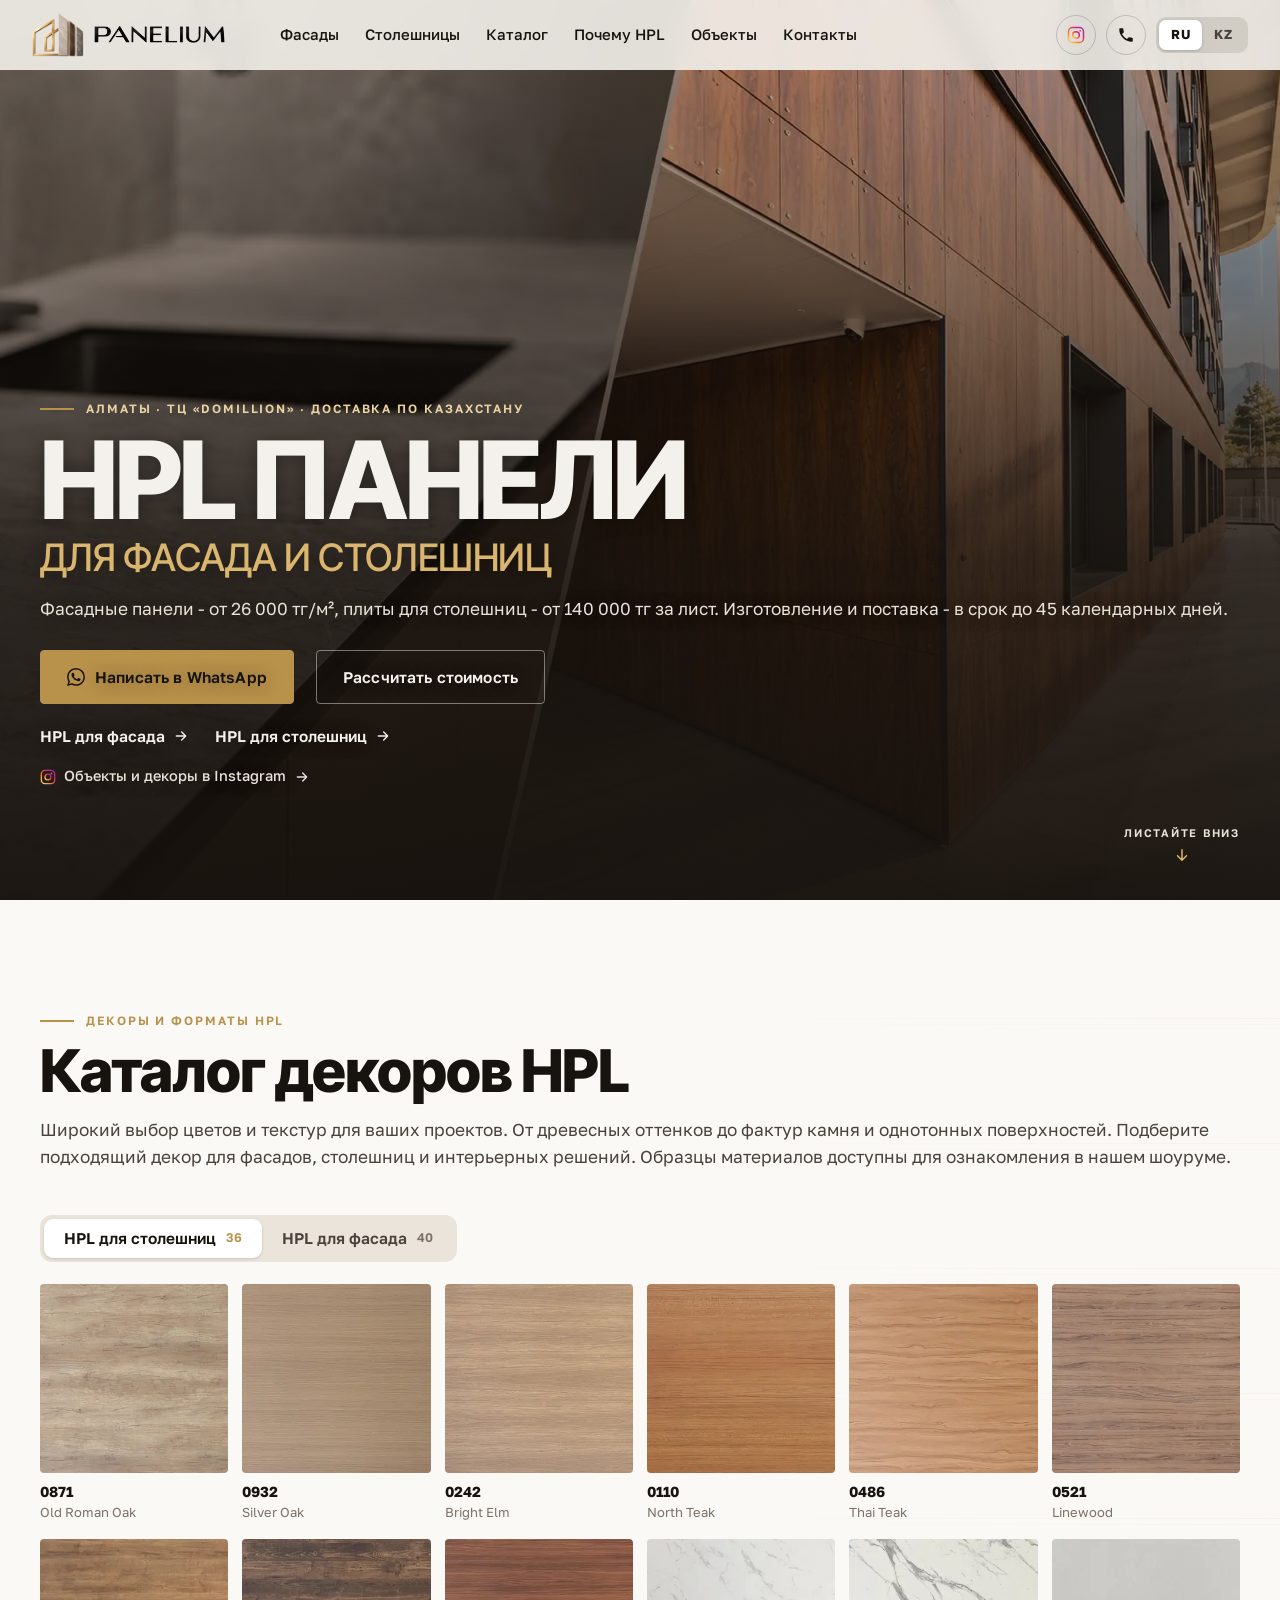
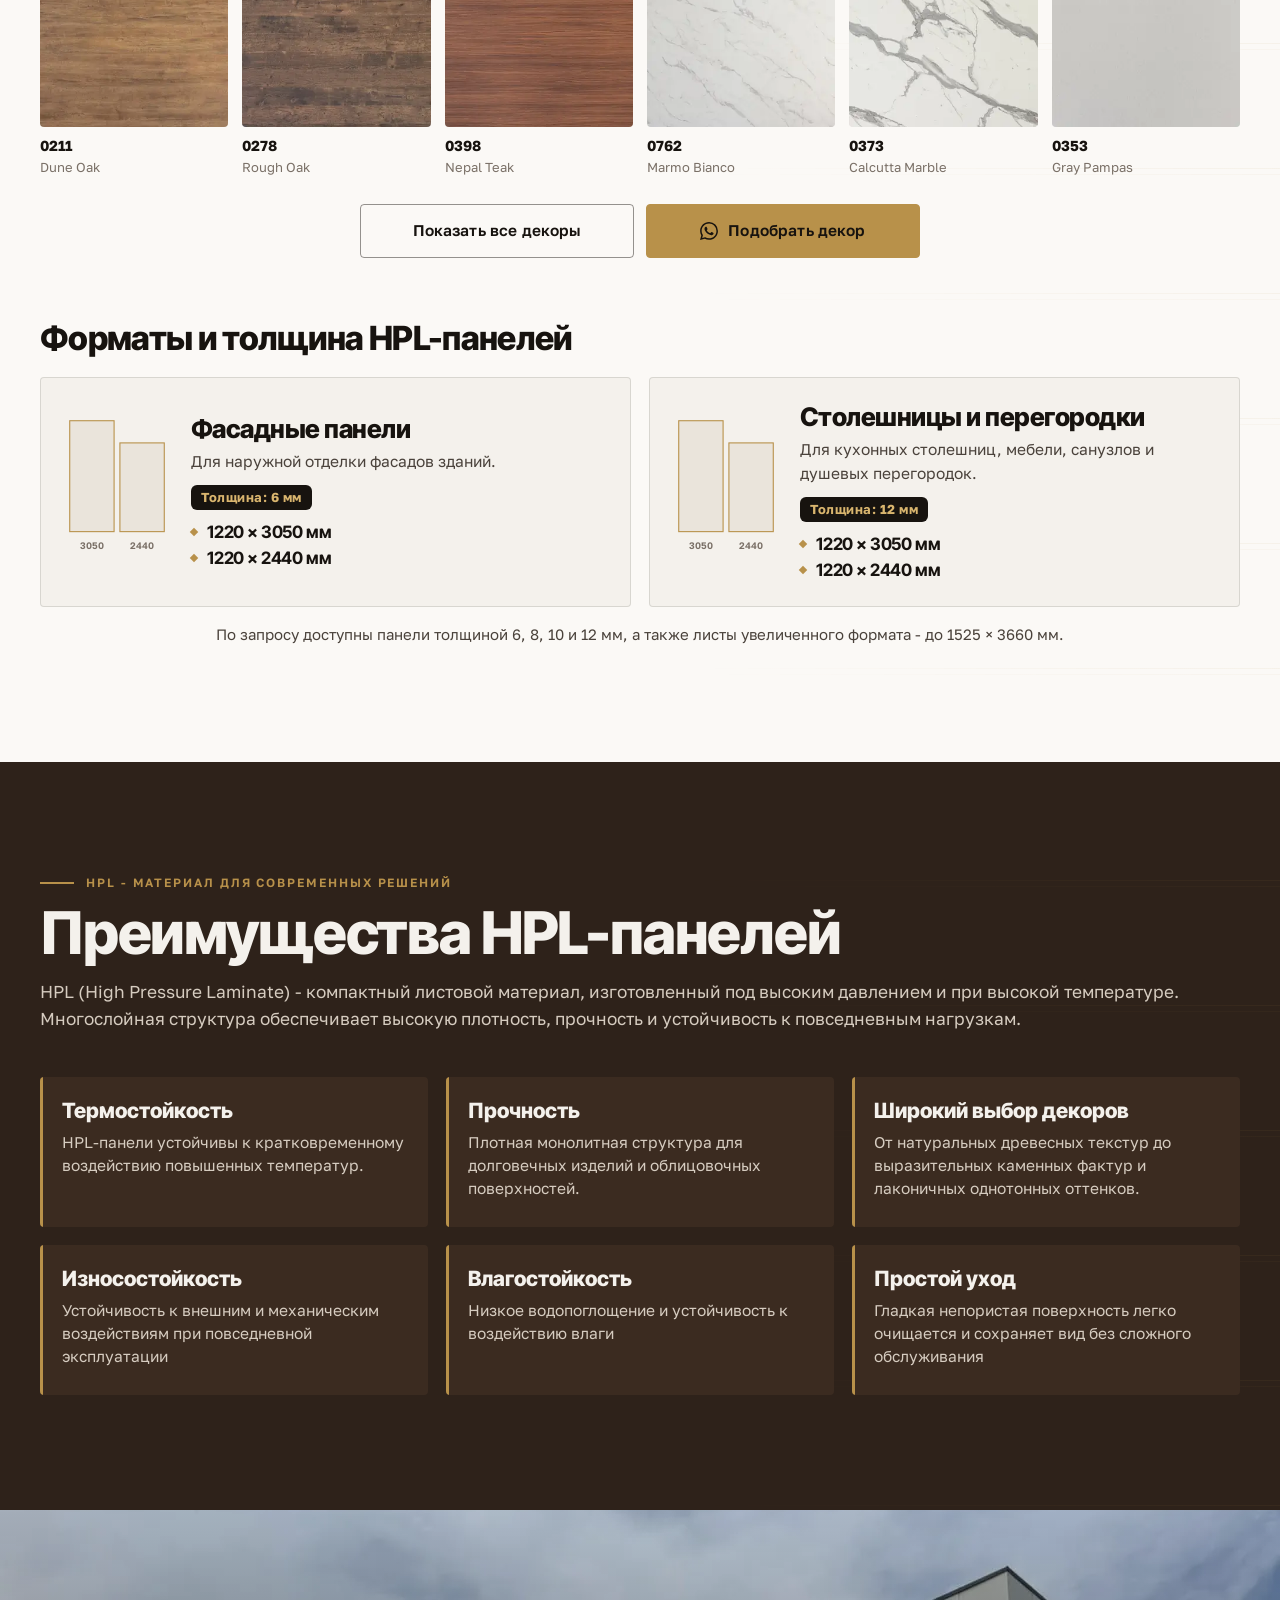
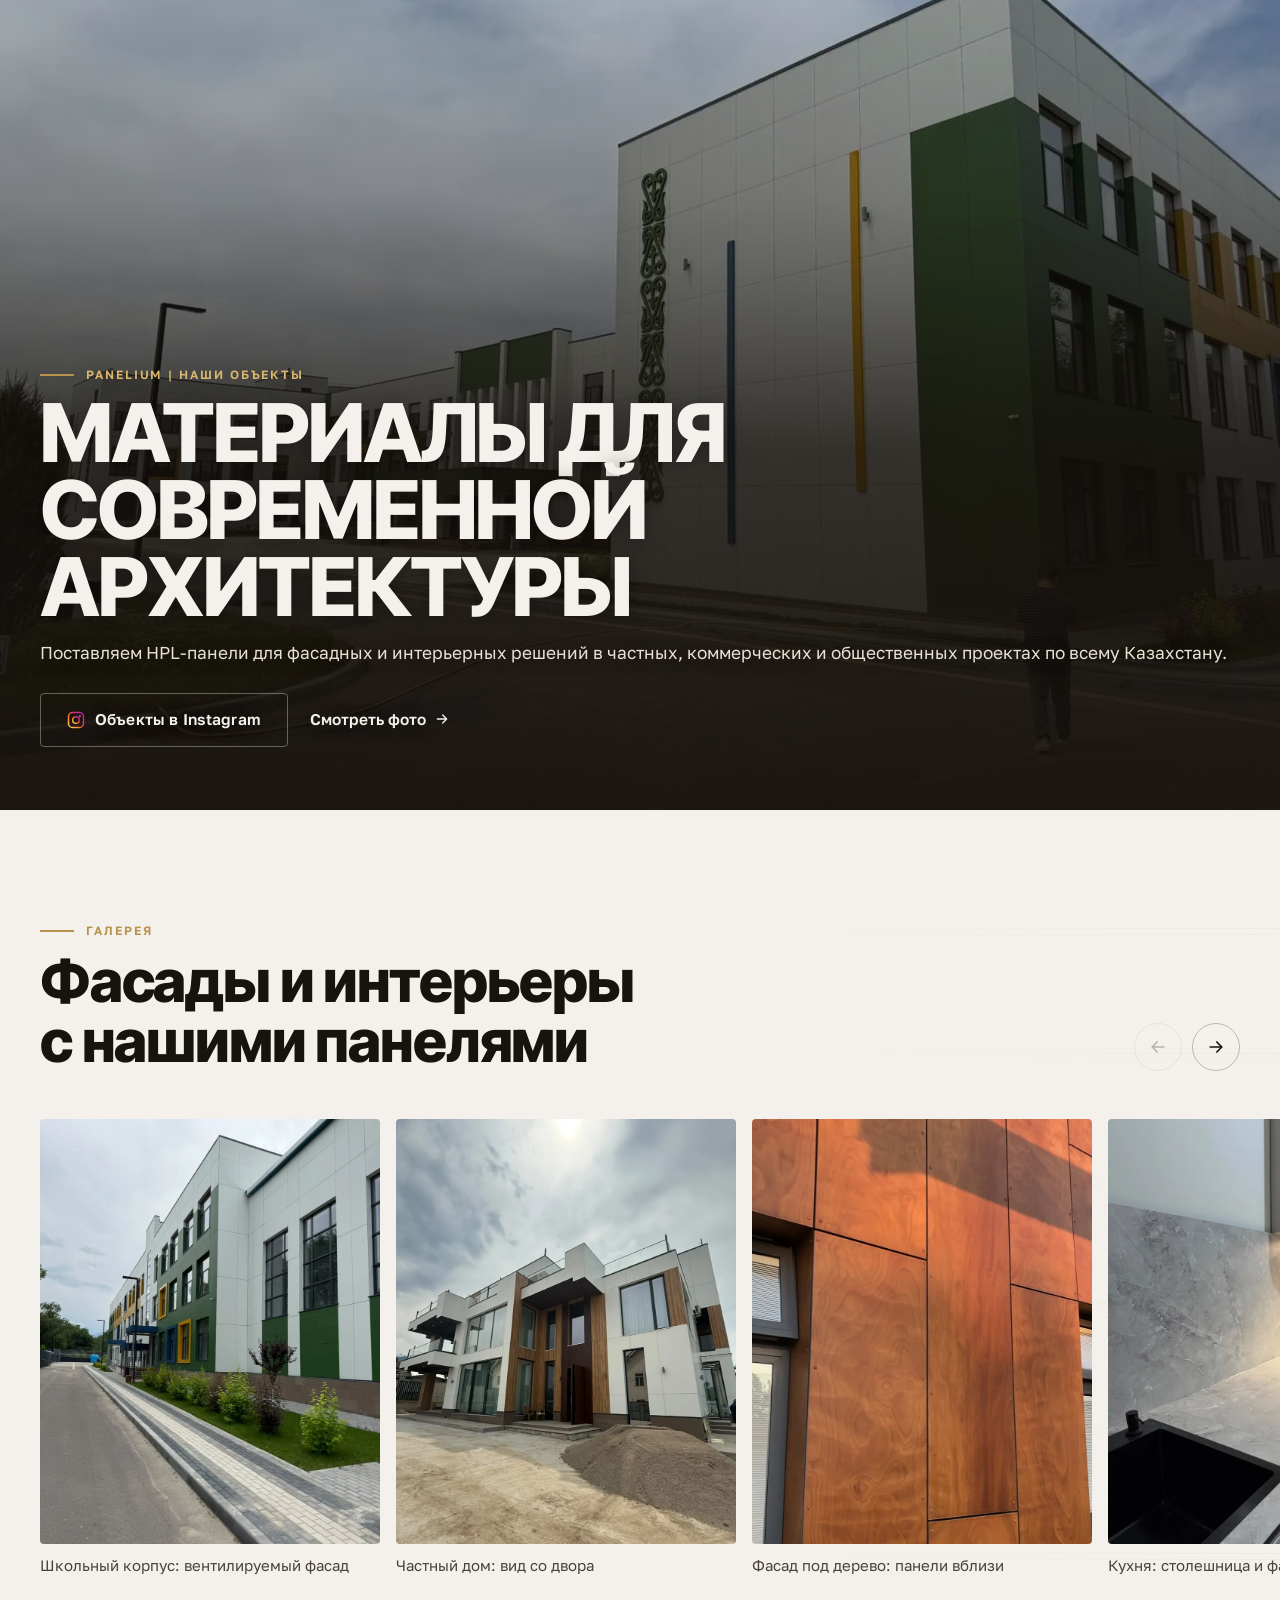
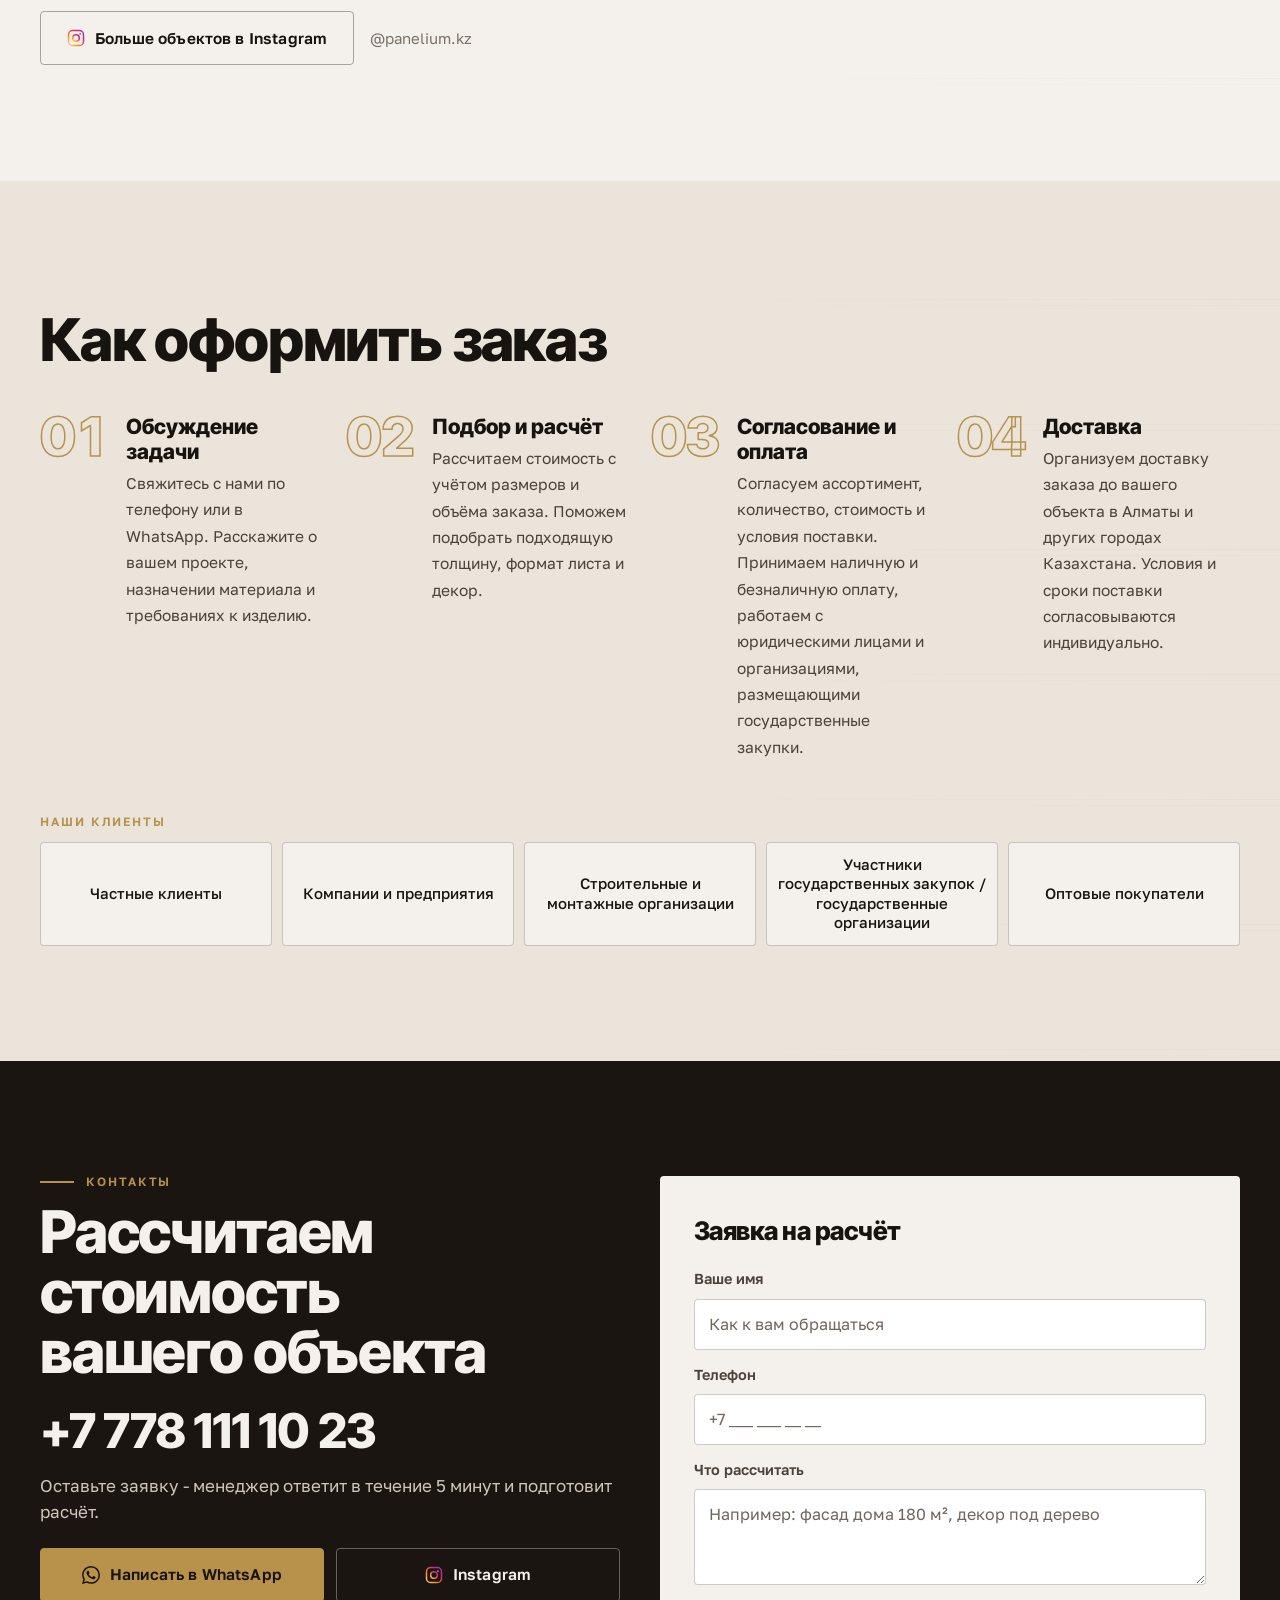
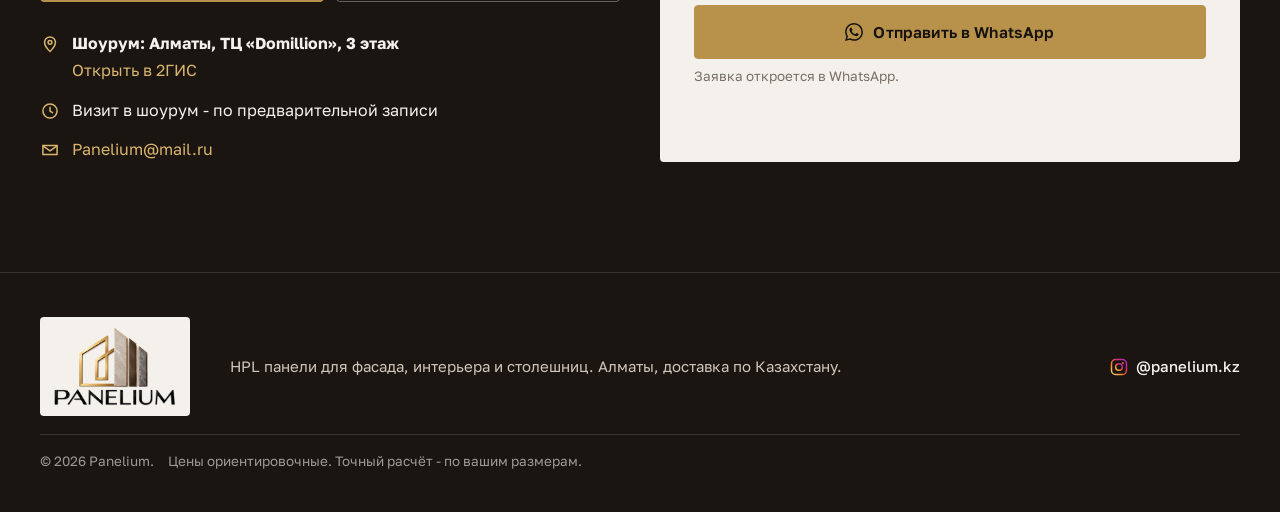
==== commit ea7eb91a: "Декоры перед преимуществами, без блока среза и бегущей строки, галерея сокращена до фото клиента" ====
--- a/index.html
+++ b/index.html
@@ -28,7 +28,7 @@
 <link rel="stylesheet" href="https://fonts.googleapis.com/css2?family=Inter+Tight:wght@500;800&family=Golos+Text:wght@400;500;600&display=swap">
 <link rel="preload" as="image" href="assets/img/hero-hpl-wide.webp" media="(min-width: 761px)" fetchpriority="high">
 <link rel="preload" as="image" href="assets/img/hero-hpl-tall.webp" media="(max-width: 760px)" fetchpriority="high">
-<link rel="stylesheet" href="styles.css?v=20261016-6">
+<link rel="stylesheet" href="styles.css?v=20261017-1">
 <script type="application/ld+json">
 {
   "@context": "https://schema.org",
@@ -73,7 +73,7 @@
   <symbol id="ic-clock" viewBox="0 0 24 24"><circle cx="12" cy="12" r="8.5" fill="none" stroke="currentColor" stroke-width="1.8"/><path fill="none" stroke="currentColor" stroke-width="1.8" stroke-linecap="round" d="M12 7.5V12l3 2"/></symbol>
 </svg>
 
-<a class="skip" href="#pochemu" data-i="skip">К содержанию</a>
+<a class="skip" href="#dekory" data-i="skip">К содержанию</a>
 
 <header class="hdr" id="hdr">
   <div class="hdr-in">
@@ -84,8 +84,8 @@
     <nav class="nav" aria-label="Разделы сайта" data-i-aria="nav.aria">
       <a href="fasad/" data-i="nav.fasad">Фасады</a>
       <a href="stoleshnitsy/" data-i="nav.stol">Столешницы</a>
+      <a href="#dekory" data-i="nav.katalog">Каталог</a>
       <a href="#pochemu" data-i="nav.hpl">Почему HPL</a>
-      <a href="#dekory" data-i="nav.katalog">Каталог</a>
       <a href="#raboty" data-i="nav.obekty">Объекты</a>
       <a href="#kontakty" data-i="nav.kontakty">Контакты</a>
     </nav>
@@ -105,8 +105,8 @@
   <nav class="menu-in" aria-label="Мобильное меню" data-i-aria="menu.nav">
     <a href="fasad/" data-i="m.fasad">HPL для фасада</a>
     <a href="stoleshnitsy/" data-i="m.stol">HPL для столешниц</a>
+    <a href="#dekory" data-i="m.dekor">Декоры и размеры</a>
     <a href="#pochemu" data-i="m.hpl">Почему HPL</a>
-    <a href="#dekory" data-i="m.dekor">Декоры и размеры</a>
     <a href="#raboty" data-i="m.obekty">Объекты</a>
     <a href="#kak" data-i="m.kak">Как купить</a>
     <a href="#kontakty" data-i="m.kontakty">Контакты и шоурум</a>
@@ -146,49 +146,10 @@
         <a class="iglink" href="https://www.instagram.com/panelium.kz/" target="_blank" rel="noopener"><svg width="16" height="16"><use href="#ic-ig"/></svg><span data-i="hero.ig">Объекты и декоры в Instagram</span><svg class="arr-i" width="16" height="16"><use href="#ic-arr"/></svg></a>
       </div>
     </div>
-    <a class="cue" id="cue" href="#pochemu"><span data-i="scroll">Листайте вниз</span><svg width="18" height="18"><use href="#ic-arr"/></svg></a>
-    <div class="ribbon" aria-hidden="true">
-      <div class="ribbon-track">
-        <span data-i="rb.0">HPL панели для интерьера и экстерьера</span><span data-i="rb.1">Фасады</span><span data-i="rb.2">Столешницы</span><span data-i="rb.3">Перегородки</span><span data-i="rb.4">Панели для интерьера</span><span data-i="rb.5">Кухонные фартуки</span><span data-i="rb.6">Мебель для террас</span><span data-i="rb.7">Однотонные и фактурные декоры</span>
-        <span data-i="rb.0">HPL панели для интерьера и экстерьера</span><span data-i="rb.1">Фасады</span><span data-i="rb.2">Столешницы</span><span data-i="rb.3">Перегородки</span><span data-i="rb.4">Панели для интерьера</span><span data-i="rb.5">Кухонные фартуки</span><span data-i="rb.6">Мебель для террас</span><span data-i="rb.7">Однотонные и фактурные декоры</span>
-        <span data-i="rb.0">HPL панели для интерьера и экстерьера</span><span data-i="rb.1">Фасады</span><span data-i="rb.2">Столешницы</span><span data-i="rb.3">Перегородки</span><span data-i="rb.4">Панели для интерьера</span><span data-i="rb.5">Кухонные фартуки</span><span data-i="rb.6">Мебель для террас</span><span data-i="rb.7">Однотонные и фактурные декоры</span>
-        <span data-i="rb.0">HPL панели для интерьера и экстерьера</span><span data-i="rb.1">Фасады</span><span data-i="rb.2">Столешницы</span><span data-i="rb.3">Перегородки</span><span data-i="rb.4">Панели для интерьера</span><span data-i="rb.5">Кухонные фартуки</span><span data-i="rb.6">Мебель для террас</span><span data-i="rb.7">Однотонные и фактурные декоры</span>
-      </div>
-    </div>
+    <a class="cue" id="cue" href="#dekory"><span data-i="scroll">Листайте вниз</span><svg width="18" height="18"><use href="#ic-arr"/></svg></a>
   </section>
 </div>
 
-
-<!-- ПОЧЕМУ HPL -->
-<section class="sec sec-hpl t-brown" id="pochemu" data-theme="dark">
-  <div class="wrap">
-    <div class="head rv">
-      <p class="kick"><span class="dash"></span><span data-i="h.kick">HPL - материал для современных решений</span></p>
-      <h2 data-i="h.h2">Преимущества HPL-панелей</h2>
-      <p class="lead" data-i="h.lead">HPL (High Pressure Laminate) - компактный листовой материал, изготовленный под высоким давлением и при высокой температуре. Многослойная структура обеспечивает высокую плотность, прочность и устойчивость к повседневным нагрузкам.</p>
-    </div>
-    <div class="bt-tiles rv">
-        <div class="tile"><b data-i="h.f1">Термостойкость</b><span data-i="h.f1t">HPL-панели устойчивы к кратковременному воздействию повышенных температур.</span></div>
-        <div class="tile"><b data-i="h.f2">Прочность</b><span data-i="h.f2t">Плотная монолитная структура для долговечных изделий и облицовочных поверхностей.</span></div>
-        <div class="tile"><b data-i="h.f3">Широкий выбор декоров</b><span data-i="h.f3t">От натуральных древесных текстур до выразительных каменных фактур и лаконичных однотонных оттенков.</span></div>
-        <div class="tile"><b data-i="h.t1">Износостойкость</b><span data-i="h.t1t">Устойчивость к внешним и механическим воздействиям при повседневной эксплуатации</span></div>
-        <div class="tile"><b data-i="h.t2">Влагостойкость</b><span data-i="h.t2t">Низкое водопоглощение и устойчивость к воздействию влаги</span></div>
-        <div class="tile"><b data-i="h.t3">Простой уход</b><span data-i="h.t3t">Гладкая непористая поверхность легко очищается и сохраняет вид без сложного обслуживания</span></div>
-    </div>
-  </div>
-</section>
-
-<!-- СРЕЗ -->
-<section class="sec sec-srez" id="srez" data-theme="light">
-  <div class="wrap srez-in">
-    <div class="srez-txt rv">
-      <p class="kick"><span class="dash"></span><span data-i="sr.kick">Живое фото с нашего склада</span></p>
-      <h2 data-i="sr.h2">HPL-панели в разрезе</h2>
-      <p class="lead" data-i="sr.lead">Показываем, как выглядят наши панели в разрезе. Прочный, плотный и долговечный материал для ваших проектов.</p>
-    </div>
-    <figure class="srez-ph rv"><img src="assets/img/hpl-srez.webp" width="1000" height="639" alt="HPL панели в разрезе на складе Panelium: видна слоистая структура" data-i-alt="h.f2a" loading="lazy" decoding="async"></figure>
-  </div>
-</section>
 
 <!-- ДЕКОРЫ И РАЗМЕРЫ -->
 <section class="sec sec-dekor" id="dekory" data-theme="light">
@@ -315,6 +276,25 @@
   </div>
 </section>
 
+<!-- ПОЧЕМУ HPL -->
+<section class="sec sec-hpl t-brown" id="pochemu" data-theme="dark">
+  <div class="wrap">
+    <div class="head rv">
+      <p class="kick"><span class="dash"></span><span data-i="h.kick">HPL - материал для современных решений</span></p>
+      <h2 data-i="h.h2">Преимущества HPL-панелей</h2>
+      <p class="lead" data-i="h.lead">HPL (High Pressure Laminate) - компактный листовой материал, изготовленный под высоким давлением и при высокой температуре. Многослойная структура обеспечивает высокую плотность, прочность и устойчивость к повседневным нагрузкам.</p>
+    </div>
+    <div class="bt-tiles rv">
+        <div class="tile"><b data-i="h.f1">Термостойкость</b><span data-i="h.f1t">HPL-панели устойчивы к кратковременному воздействию повышенных температур.</span></div>
+        <div class="tile"><b data-i="h.f2">Прочность</b><span data-i="h.f2t">Плотная монолитная структура для долговечных изделий и облицовочных поверхностей.</span></div>
+        <div class="tile"><b data-i="h.f3">Широкий выбор декоров</b><span data-i="h.f3t">От натуральных древесных текстур до выразительных каменных фактур и лаконичных однотонных оттенков.</span></div>
+        <div class="tile"><b data-i="h.t1">Износостойкость</b><span data-i="h.t1t">Устойчивость к внешним и механическим воздействиям при повседневной эксплуатации</span></div>
+        <div class="tile"><b data-i="h.t2">Влагостойкость</b><span data-i="h.t2t">Низкое водопоглощение и устойчивость к воздействию влаги</span></div>
+        <div class="tile"><b data-i="h.t3">Простой уход</b><span data-i="h.t3t">Гладкая непористая поверхность легко очищается и сохраняет вид без сложного обслуживания</span></div>
+    </div>
+  </div>
+</section>
+
 <!-- ОБЪЕКТЫ (плита) -->
 <div class="pw" id="obekty">
   <section class="plate pl-photo t-night" data-theme="dark">
@@ -355,17 +335,10 @@
   </div>
   <div class="rail-wrap">
     <div class="rail" id="rail-obj" tabindex="0" aria-label="Фотографии объектов" data-i-aria="rail.aria">
-      <figure class="obj"><img src="assets/img/obj-dom-1.webp" width="900" height="1125" alt="Частный дом: белый фасад со вставками HPL под дерево" data-i-alt="r.1a" loading="lazy" decoding="async"><figcaption data-i="r.1">Частный дом: вставки под дерево</figcaption></figure>
-      <figure class="obj"><img src="assets/img/obj-school-1.webp" width="900" height="1125" alt="Фасад школы: белые HPL панели с зелёными и жёлтыми акцентами" data-i-alt="r.2a" loading="lazy" decoding="async"><figcaption data-i="r.2">Школа: цветные акценты на фасаде</figcaption></figure>
+      <figure class="obj"><img src="assets/img/obj-school-4.webp" width="900" height="1125" alt="Вентилируемый фасад школьного корпуса из HPL панелей" data-i-alt="r.6a" loading="lazy" decoding="async"><figcaption data-i="r.6">Школьный корпус: вентилируемый фасад</figcaption></figure>
       <figure class="obj"><img src="assets/img/obj-dom-2.webp" width="900" height="1125" alt="Угол частного дома с фасадом из HPL панелей" data-i-alt="r.3a" loading="lazy" decoding="async"><figcaption data-i="r.3">Частный дом: вид со двора</figcaption></figure>
-      <figure class="obj"><img src="assets/img/obj-school-2.webp" width="900" height="1125" alt="Фасад спорткомплекса школы с фигурой футболиста из HPL" data-i-alt="r.4a" loading="lazy" decoding="async"><figcaption data-i="r.4">Спорткомплекс: фигура из панелей</figcaption></figure>
-      <figure class="obj"><img src="assets/img/obj-dom-3.webp" width="900" height="1125" alt="Вентилируемый фасад школьного корпуса из HPL панелей" data-i-alt="r.6a" loading="lazy" decoding="async"><figcaption data-i="r.6">Школьный корпус: вентилируемый фасад</figcaption></figure>
-      <figure class="obj"><img src="assets/img/obj-school-3.webp" width="900" height="1125" alt="Входная группа частного дома с HPL панелями под дерево" data-i-alt="r.5a" loading="lazy" decoding="async"><figcaption data-i="r.5">Частный дом: входная группа</figcaption></figure>
-      <figure class="obj"><img src="assets/img/obj-stol-1.webp" width="768" height="960" alt="Кухонная HPL столешница под серый камень с чёрной мойкой" data-i-alt="rs.1a" loading="lazy" decoding="async"><figcaption data-i="rs.1">Кухня: столешница под камень</figcaption></figure>
+      <figure class="obj"><img src="assets/img/obj-wood-1.webp" width="900" height="1125" alt="Фасад из HPL панелей под дерево крупным планом" data-i-alt="r.7a" loading="lazy" decoding="async"><figcaption data-i="r.7">Фасад под дерево: панели вблизи</figcaption></figure>
       <figure class="obj"><img src="assets/img/obj-stol-2.webp" width="900" height="1125" alt="Кухня со столешницей и фартуком из HPL под мрамор" data-i-alt="rs.2a" loading="lazy" decoding="async"><figcaption data-i="rs.2">Кухня: столешница и фартук</figcaption></figure>
-      <figure class="obj"><img src="assets/img/obj-stol-3.webp" width="768" height="960" alt="Торец HPL столешницы с чёрной кромкой и врезной мойкой" data-i-alt="rs.3a" loading="lazy" decoding="async"><figcaption data-i="rs.3">Тонкий торец и врезная мойка</figcaption></figure>
-      <figure class="obj"><img src="assets/img/obj-stol-4.webp" width="768" height="960" alt="HPL столешница под мрамор крупным планом" data-i-alt="rs.4a" loading="lazy" decoding="async"><figcaption data-i="rs.4">Рисунок мрамора вблизи</figcaption></figure>
-      <figure class="obj"><img src="assets/img/obj-stol-5.webp" width="900" height="1125" alt="Кухонный фартук и столешница из HPL у варочной панели" data-i-alt="rs.5a" loading="lazy" decoding="async"><figcaption data-i="rs.5">Фартук у варочной панели</figcaption></figure>
     </div>
   </div>
   <div class="wrap">
@@ -458,6 +431,6 @@
   <a class="st-ig" href="https://www.instagram.com/panelium.kz/" target="_blank" rel="noopener" aria-label="Instagram Panelium" data-i-aria="ig.aria"><svg width="20" height="20"><use href="#ic-ig"/></svg></a>
 </div>
 
-<script src="script.js?v=20261016-6" defer></script>
+<script src="script.js?v=20261017-1" defer></script>
 </body>
 </html>
--- a/styles.css
+++ b/styles.css
@@ -151,13 +151,8 @@
 .iglink svg{display:block}
 .iglink .arr-i{transition:transform .2s}
 .iglink:hover .arr-i{transform:translateX(3px)}
-.ribbon{position:absolute;left:0;right:0;bottom:0;z-index:4;height:48px;border-top:1px solid rgba(244,241,236,.14);background:rgba(27,21,17,.55);backdrop-filter:blur(8px);-webkit-backdrop-filter:blur(8px);overflow:hidden;display:flex;align-items:center}
-.ribbon-track{display:flex;width:max-content;animation:ribbon 48s linear infinite}
-.ribbon-track span{flex:0 0 auto;padding:0 28px;font:600 12px/1 var(--ft);letter-spacing:.16em;text-transform:uppercase;color:#D6CCC0;position:relative;white-space:nowrap}
-.ribbon-track span::after{content:"";position:absolute;right:-3px;top:50%;width:6px;height:6px;margin-top:-3px;background:var(--gold);transform:rotate(45deg)}
-@keyframes ribbon{to{transform:translateX(-50%)}}
 /* подсказка «листайте вниз»: первый экран героя длиннее окна, без неё неясно, что дальше есть контент */
-.cue{position:absolute;z-index:5;right:max(var(--gut),calc((100vw - 1200px)/2));bottom:calc(48px + 18px);display:flex;flex-direction:column;align-items:center;gap:8px;font:600 11px/1 var(--ft);letter-spacing:.16em;text-transform:uppercase;color:#E8E1D7;transition:opacity .4s}
+.cue{position:absolute;z-index:5;right:max(var(--gut),calc((100vw - 1200px)/2));bottom:clamp(20px,4svh,40px);display:flex;flex-direction:column;align-items:center;gap:8px;font:600 11px/1 var(--ft);letter-spacing:.16em;text-transform:uppercase;color:#E8E1D7;transition:opacity .4s}
 .cue svg{transform:rotate(90deg);color:var(--gold2);animation:cue 1.8s cubic-bezier(.45,0,.55,1) infinite}
 .cue:hover{color:#fff}
 .cue.off{opacity:0;pointer-events:none}
@@ -335,7 +330,6 @@
 /* ---------- казахский: подбор кегля ---------- */
 html[lang="kk"] #h1 .l1{letter-spacing:-.025em}
 html[lang="kk"] .plate h2,html[lang="kk"] .sub-h1{letter-spacing:-.02em}
-html[lang="kk"] .ribbon-track{animation-duration:60s}
 
 /* ---------- мобильные правки ---------- */
 @media (max-width:760px){
@@ -354,11 +348,9 @@
   .hero-txt .cta .btn{width:100%}
   .kick{font-size:11px}
   .head h2{font-size:clamp(30px,8.5vw,44px)}
-  .ribbon{height:42px}
-  .cue{right:auto;left:50%;bottom:calc(42px + 14px);translate:-50% 0}
+  .cue{right:auto;left:50%;bottom:16px;translate:-50% 0}
   /* плавность на телефоне: без размытия под шапкой и лентами */
   .hdr{background:rgba(244,241,236,.97);backdrop-filter:none;-webkit-backdrop-filter:none}
-  .ribbon{background:rgba(27,21,17,.86);backdrop-filter:none;-webkit-backdrop-filter:none}
   .sticky{backdrop-filter:none;-webkit-backdrop-filter:none;background:rgba(27,21,17,.97)}
 }
 @media (max-width:420px){
@@ -368,7 +360,6 @@
 /* ---------- reduced motion ---------- */
 @media (prefers-reduced-motion:reduce){
   html{scroll-behavior:auto}
-  .ribbon-track{animation:none}
   .cue svg{animation:none}
   .rv,.plate .txt>*{opacity:1;transform:none;transition:none}
   .plate{transition:none}
@@ -376,13 +367,6 @@
 }
 
 /* Срез панелей */
-.sec-srez{background:var(--paper2)}
-.srez-in{display:grid;grid-template-columns:minmax(0,5fr) minmax(0,7fr);gap:clamp(28px,5vw,72px);align-items:center}
-.srez-txt h2{margin-top:14px;font-size:clamp(32px,4.6vw,60px);text-wrap:balance}
-.srez-txt .lead{margin-top:18px}
-.srez-ph{margin:0;border-radius:var(--rad);overflow:hidden}
-.srez-ph img{display:block;width:100%;height:auto;aspect-ratio:1000/639;object-fit:cover}
-@media (max-width:900px){.srez-in{grid-template-columns:minmax(0,1fr)}.srez-ph{order:-1}.srez-txt h2{font-size:clamp(30px,8.5vw,44px)}}
 
 /* одна карточка формата на страницах фасада и столешниц */
 .sz-row.sz-one{grid-template-columns:minmax(0,1fr);max-width:720px}
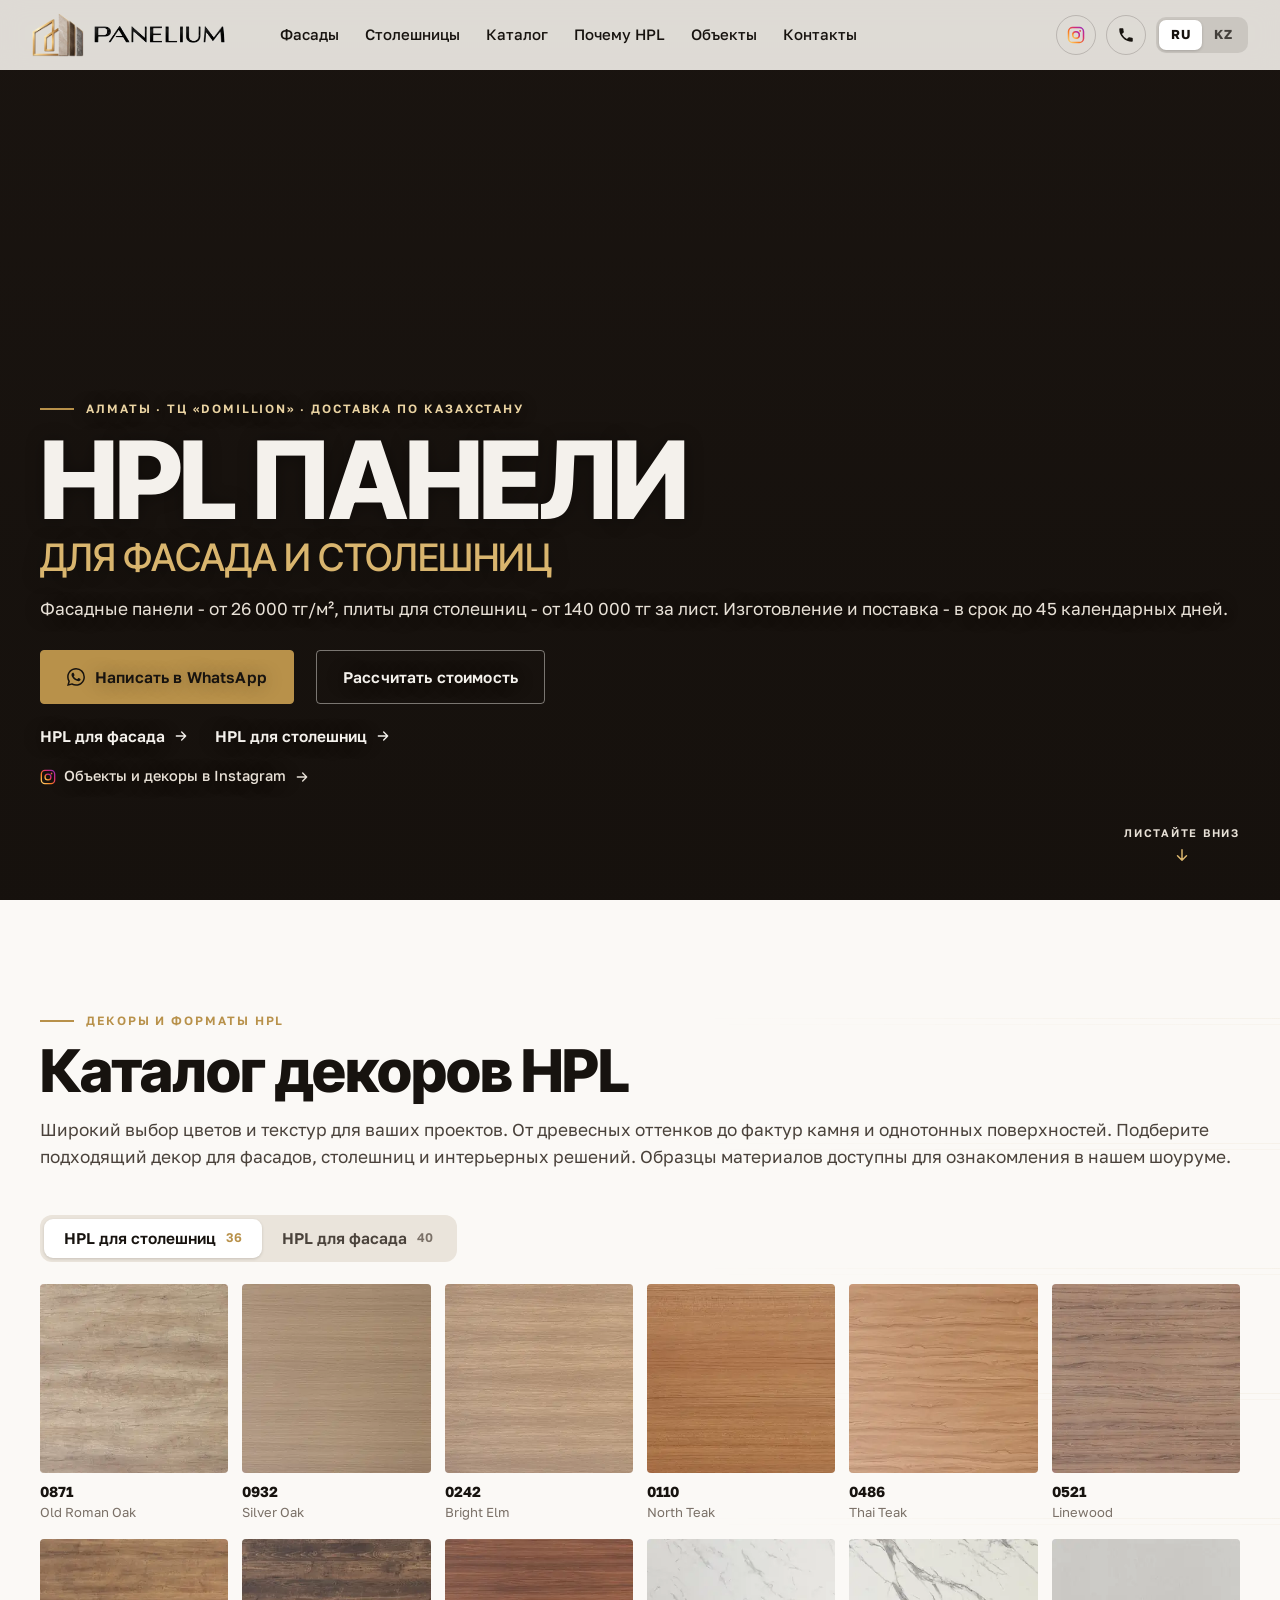
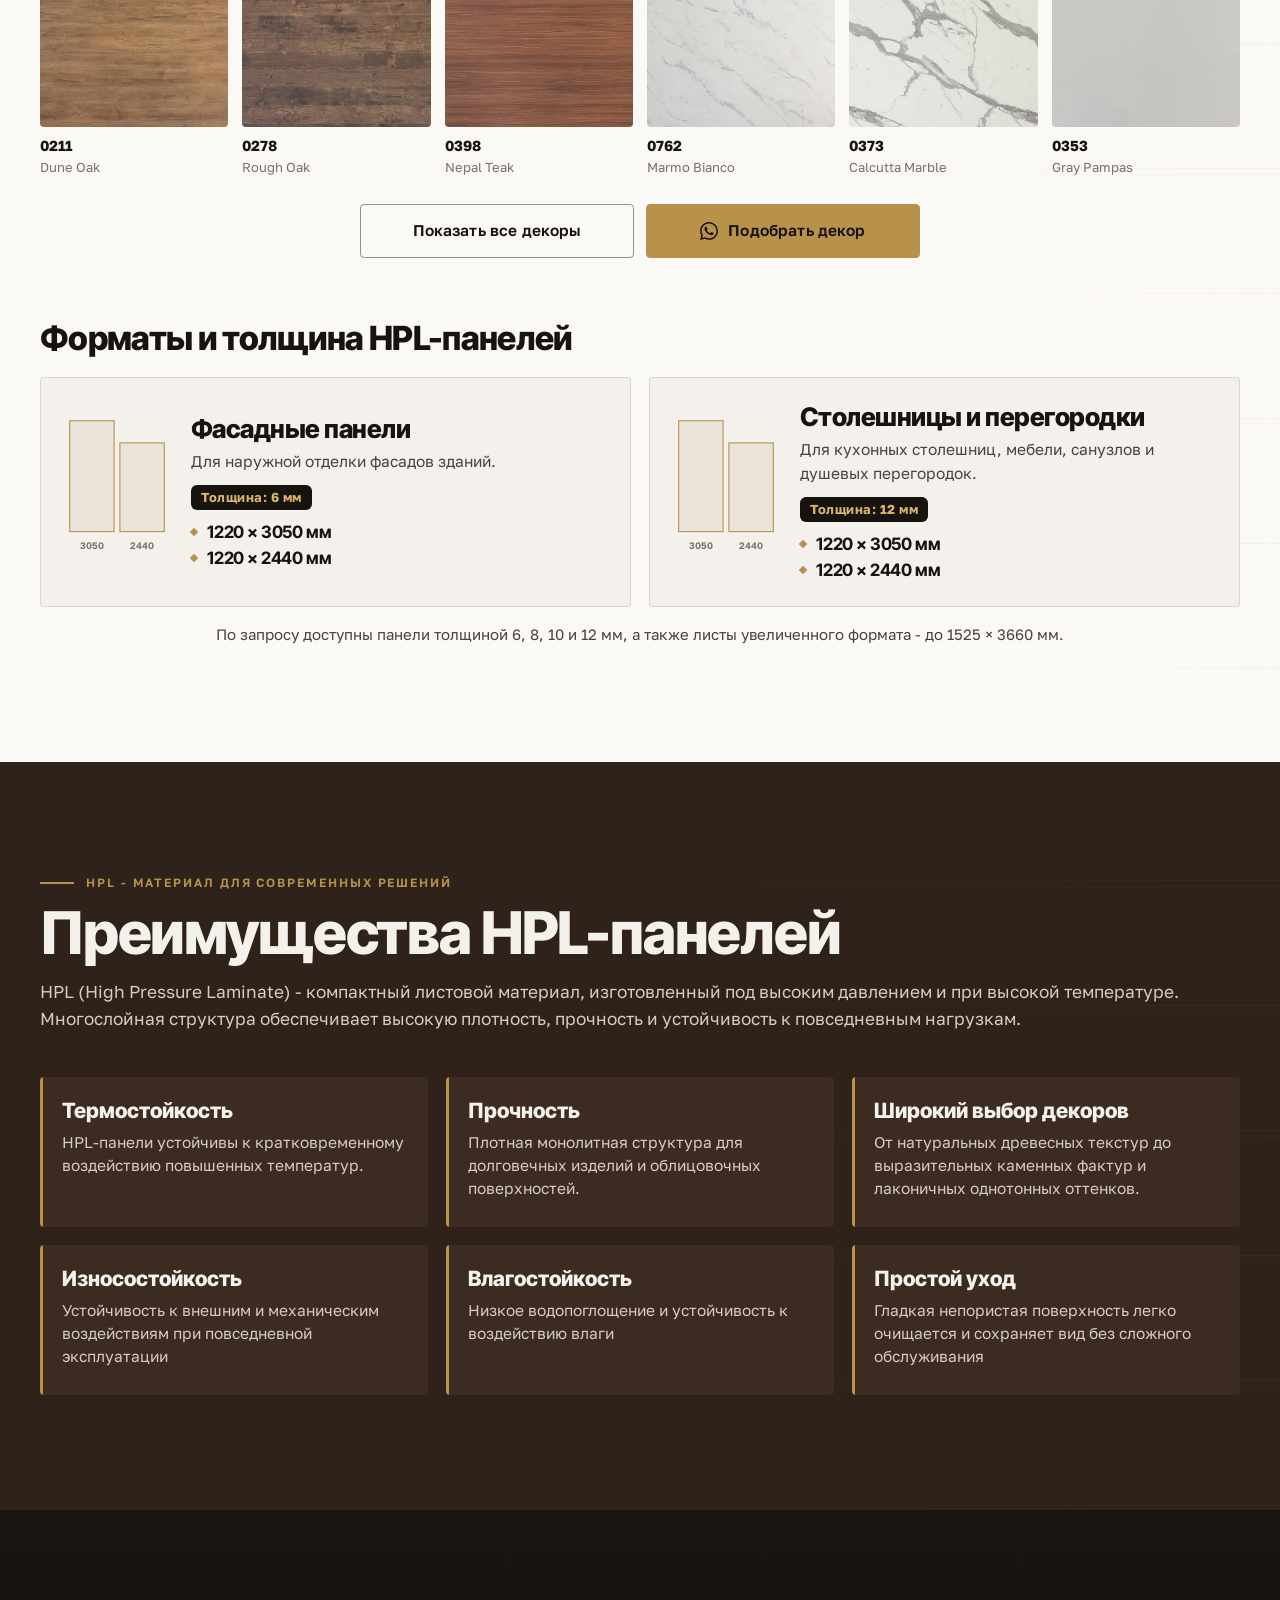
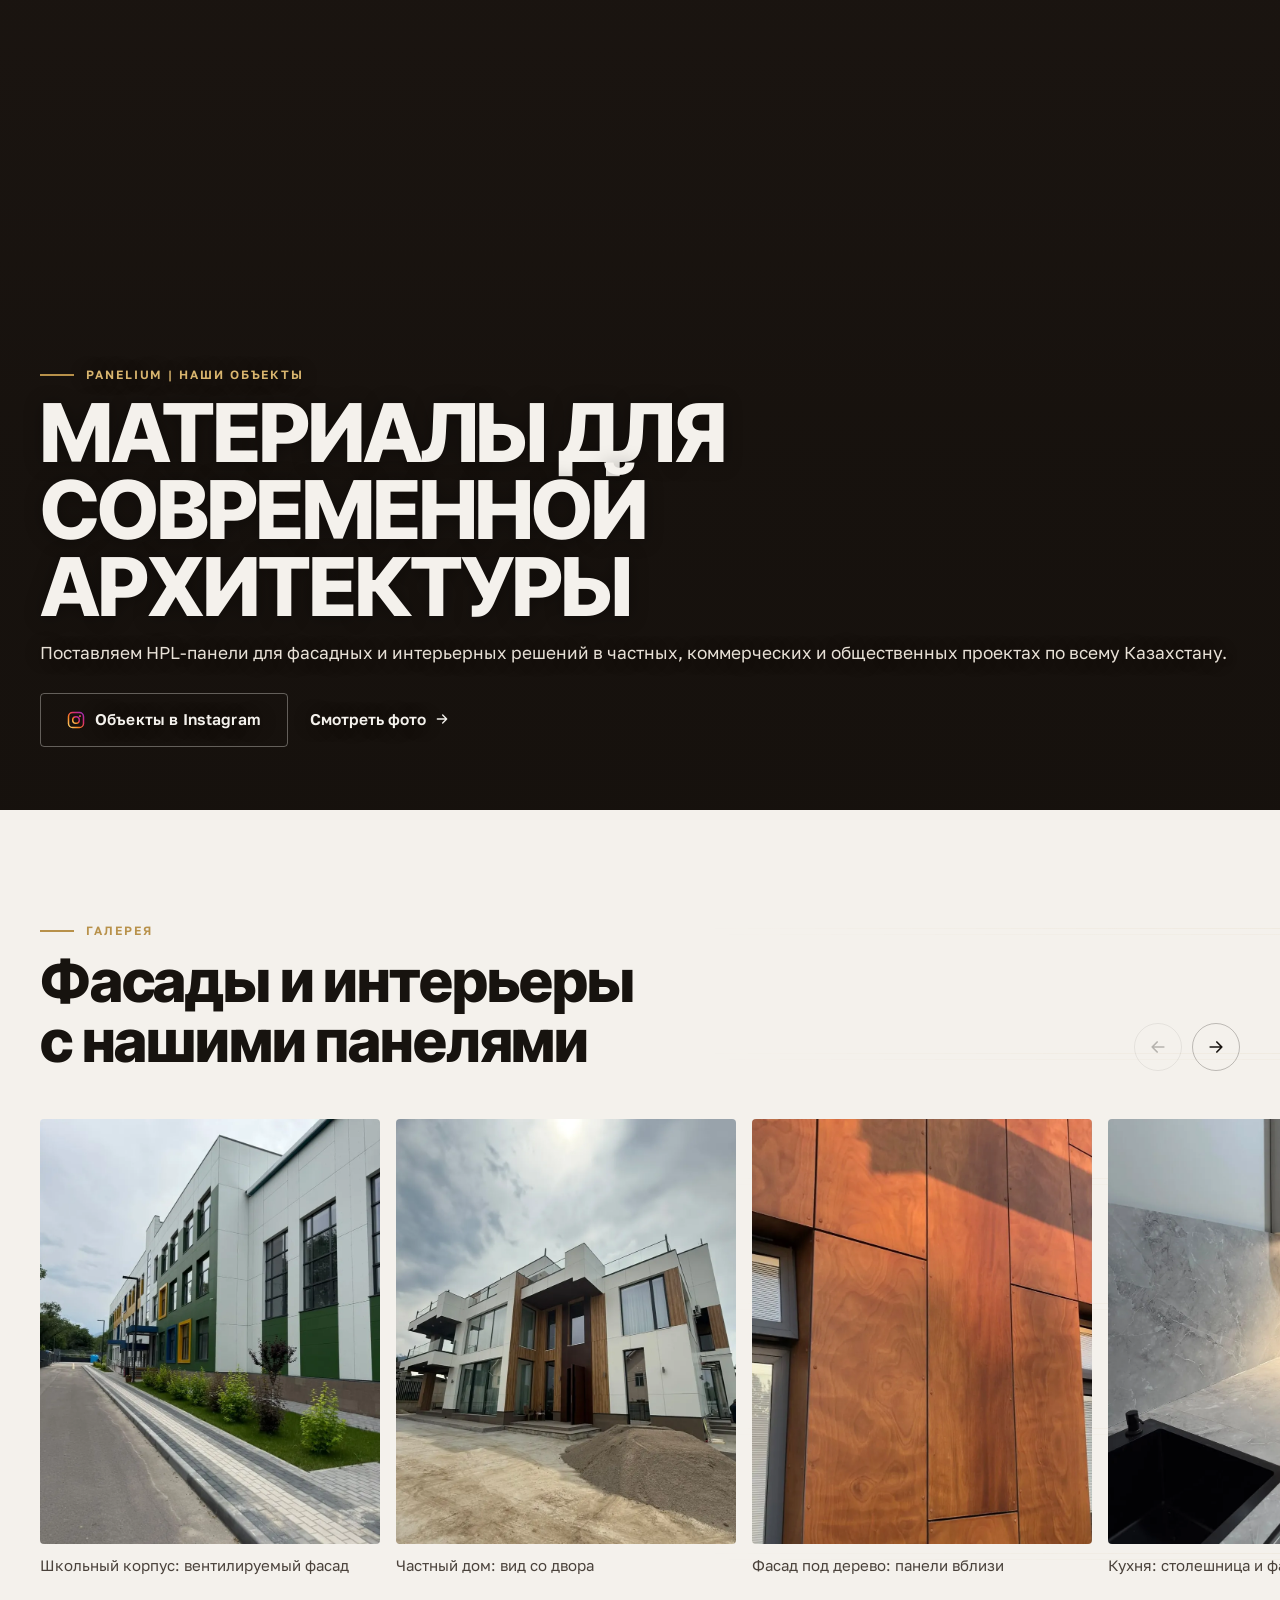
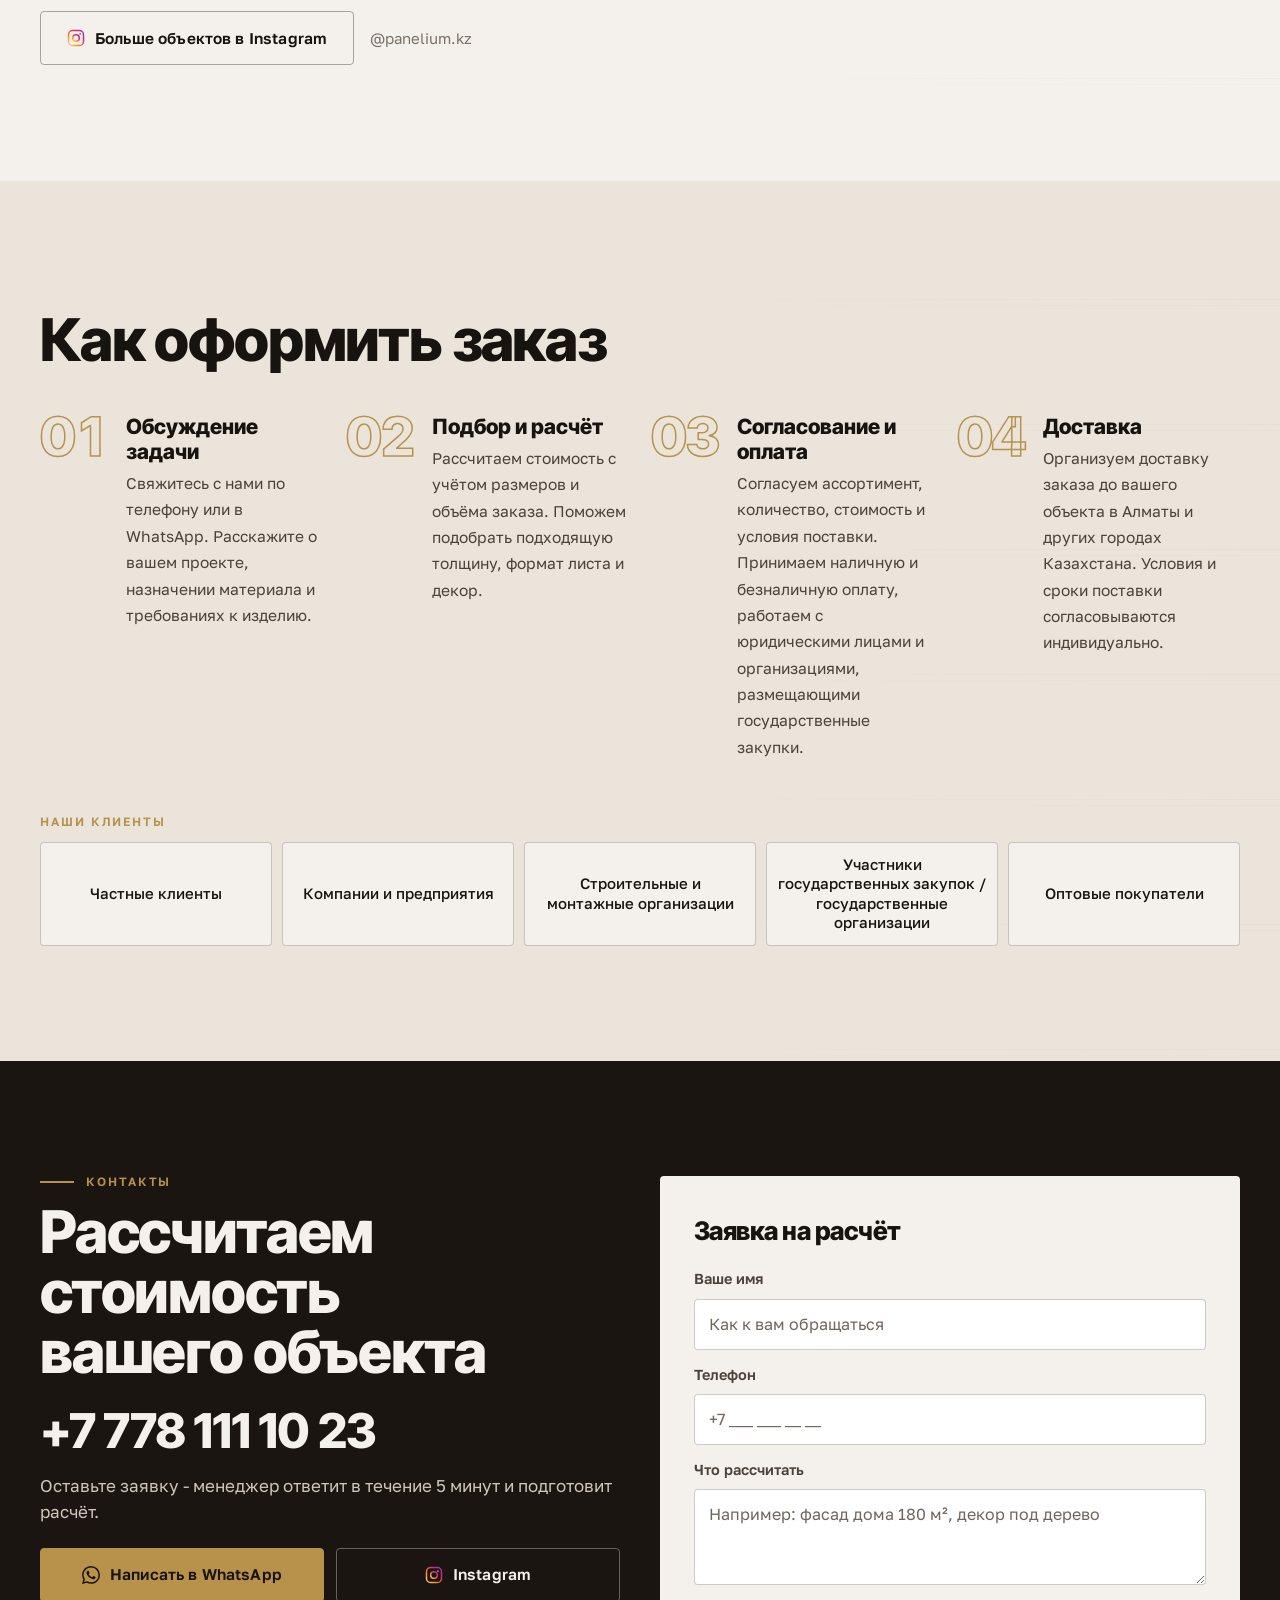
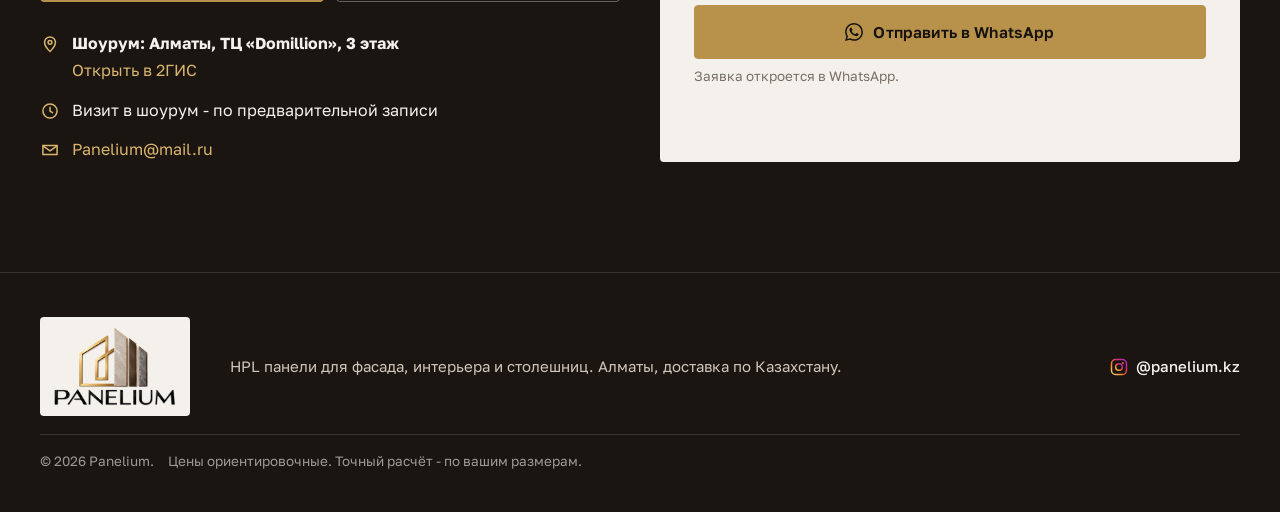
==== commit 0489b035: "Конверсии Google Ads: тег gtag.js, звонок, форма, WhatsApp и почта" ====
--- a/index.html
+++ b/index.html
@@ -3,23 +3,54 @@
 <head>
 <meta charset="utf-8">
 <meta name="viewport" content="width=device-width, initial-scale=1, viewport-fit=cover">
+<script async src="https://www.googletagmanager.com/gtag/js?id=AW-18528765409"></script>
+<script>
+  window.dataLayer = window.dataLayer || [];
+  function gtag(){dataLayer.push(arguments);}
+  gtag('js', new Date());
+  gtag('config', 'AW-18528765409');
+
+  /* Конверсии Google Ads. sendTo по умолчанию - «Интерактивные номера телефонов».
+     Если передан url - переход выполняется в event_callback (для ссылок с переходом). */
+  var AW_CONV = {
+    phone:   'AW-18528765409/8lwiCOKp0qQdEOGLmoNF',
+    form:    'AW-18528765409/APZOCKS80qQdEOGLmoNF',
+    contact: 'AW-18528765409/bsU7CMnJ0qQdEOGLmoNF'
+  };
+  function gtag_report_conversion(url, sendTo) {
+    var done = false;
+    var callback = function () {
+      if (done) return;
+      done = true;
+      if (typeof (url) != 'undefined' && url) window.location = url;
+    };
+    gtag('event', 'conversion', {
+      'send_to': sendTo || AW_CONV.phone,
+      'value': 1.0,
+      'currency': 'USD',
+      'event_callback': callback
+    });
+    if (typeof (url) != 'undefined' && url) window.setTimeout(callback, 1000);
+    return false;
+  }
+</script>
 <title>HPL панели для фасада и столешниц в Алматы - Panelium</title>
 <meta name="description" content="Panelium: HPL панели для фасада от 26 000 тг/м², плиты для столешниц от 140 000 ₸ за лист. Более 70 декоров. Шоурум в Алматы (ТЦ «Domillion»), доставка по Казахстану, срок до 45 дней.">
-<link rel="canonical" href="https://songokura.github.io/panelium/">
+<link rel="canonical" href="https://panelium.com.kz/">
 <meta name="theme-color" content="#F4F1EC">
 <meta property="og:type" content="website">
 <meta property="og:locale" content="ru_RU">
 <meta property="og:site_name" content="Panelium">
 <meta property="og:title" content="HPL панели для фасада и столешниц в Алматы - Panelium">
 <meta property="og:description" content="Фасадные HPL панели от 26 000 тг/м², столешницы от 140 000 ₸ за лист. Шоурум в Алматы, доставка по Казахстану за 45 дней.">
-<meta property="og:url" content="https://songokura.github.io/panelium/">
-<meta property="og:image" content="https://songokura.github.io/panelium/assets/og-image.jpg">
+<meta property="og:url" content="https://panelium.com.kz/">
+<meta property="og:image" content="https://panelium.com.kz/assets/og-image.jpg">
 <meta property="og:image:width" content="1200">
 <meta property="og:image:height" content="630">
 <meta name="twitter:card" content="summary_large_image">
 <meta name="twitter:title" content="HPL панели для фасада и столешниц в Алматы - Panelium">
 <meta name="twitter:description" content="Фасадные HPL панели от 26 000 тг/м², столешницы от 140 000 ₸ за лист. Шоурум в Алматы, доставка по Казахстану за 45 дней.">
-<meta name="twitter:image" content="https://songokura.github.io/panelium/assets/og-image.jpg">
+<meta name="twitter:image" content="https://panelium.com.kz/assets/og-image.jpg">
 <link rel="icon" href="favicon.ico" sizes="16x16 32x32 48x48">
 <link rel="icon" href="assets/icon-192.png" type="image/png" sizes="192x192">
 <link rel="apple-touch-icon" href="assets/apple-touch-icon.png">
@@ -28,16 +59,16 @@
 <link rel="stylesheet" href="https://fonts.googleapis.com/css2?family=Inter+Tight:wght@500;800&family=Golos+Text:wght@400;500;600&display=swap">
 <link rel="preload" as="image" href="assets/img/hero-hpl-wide.webp" media="(min-width: 761px)" fetchpriority="high">
 <link rel="preload" as="image" href="assets/img/hero-hpl-tall.webp" media="(max-width: 760px)" fetchpriority="high">
-<link rel="stylesheet" href="styles.css?v=20261017-1">
+<link rel="stylesheet" href="styles.css?v=20261021-1">
 <script type="application/ld+json">
 {
   "@context": "https://schema.org",
   "@type": "LocalBusiness",
   "name": "Panelium",
   "description": "HPL панели для фасада, интерьера, столешниц и перегородок. Шоурум в Алматы, доставка по Казахстану.",
-  "url": "https://songokura.github.io/panelium/",
-  "image": "https://songokura.github.io/panelium/assets/og-image.jpg",
-  "logo": "https://songokura.github.io/panelium/assets/logo-full.webp",
+  "url": "https://panelium.com.kz/",
+  "image": "https://panelium.com.kz/assets/og-image.jpg",
+  "logo": "https://panelium.com.kz/assets/logo-full.webp",
   "telephone": "+77781111023",
   "email": "Panelium@mail.ru",
   "priceRange": "от 26 000 KZT за м2",
@@ -431,6 +462,6 @@
   <a class="st-ig" href="https://www.instagram.com/panelium.kz/" target="_blank" rel="noopener" aria-label="Instagram Panelium" data-i-aria="ig.aria"><svg width="20" height="20"><use href="#ic-ig"/></svg></a>
 </div>
 
-<script src="script.js?v=20261017-1" defer></script>
+<script src="script.js?v=20261021-1" defer></script>
 </body>
 </html>
